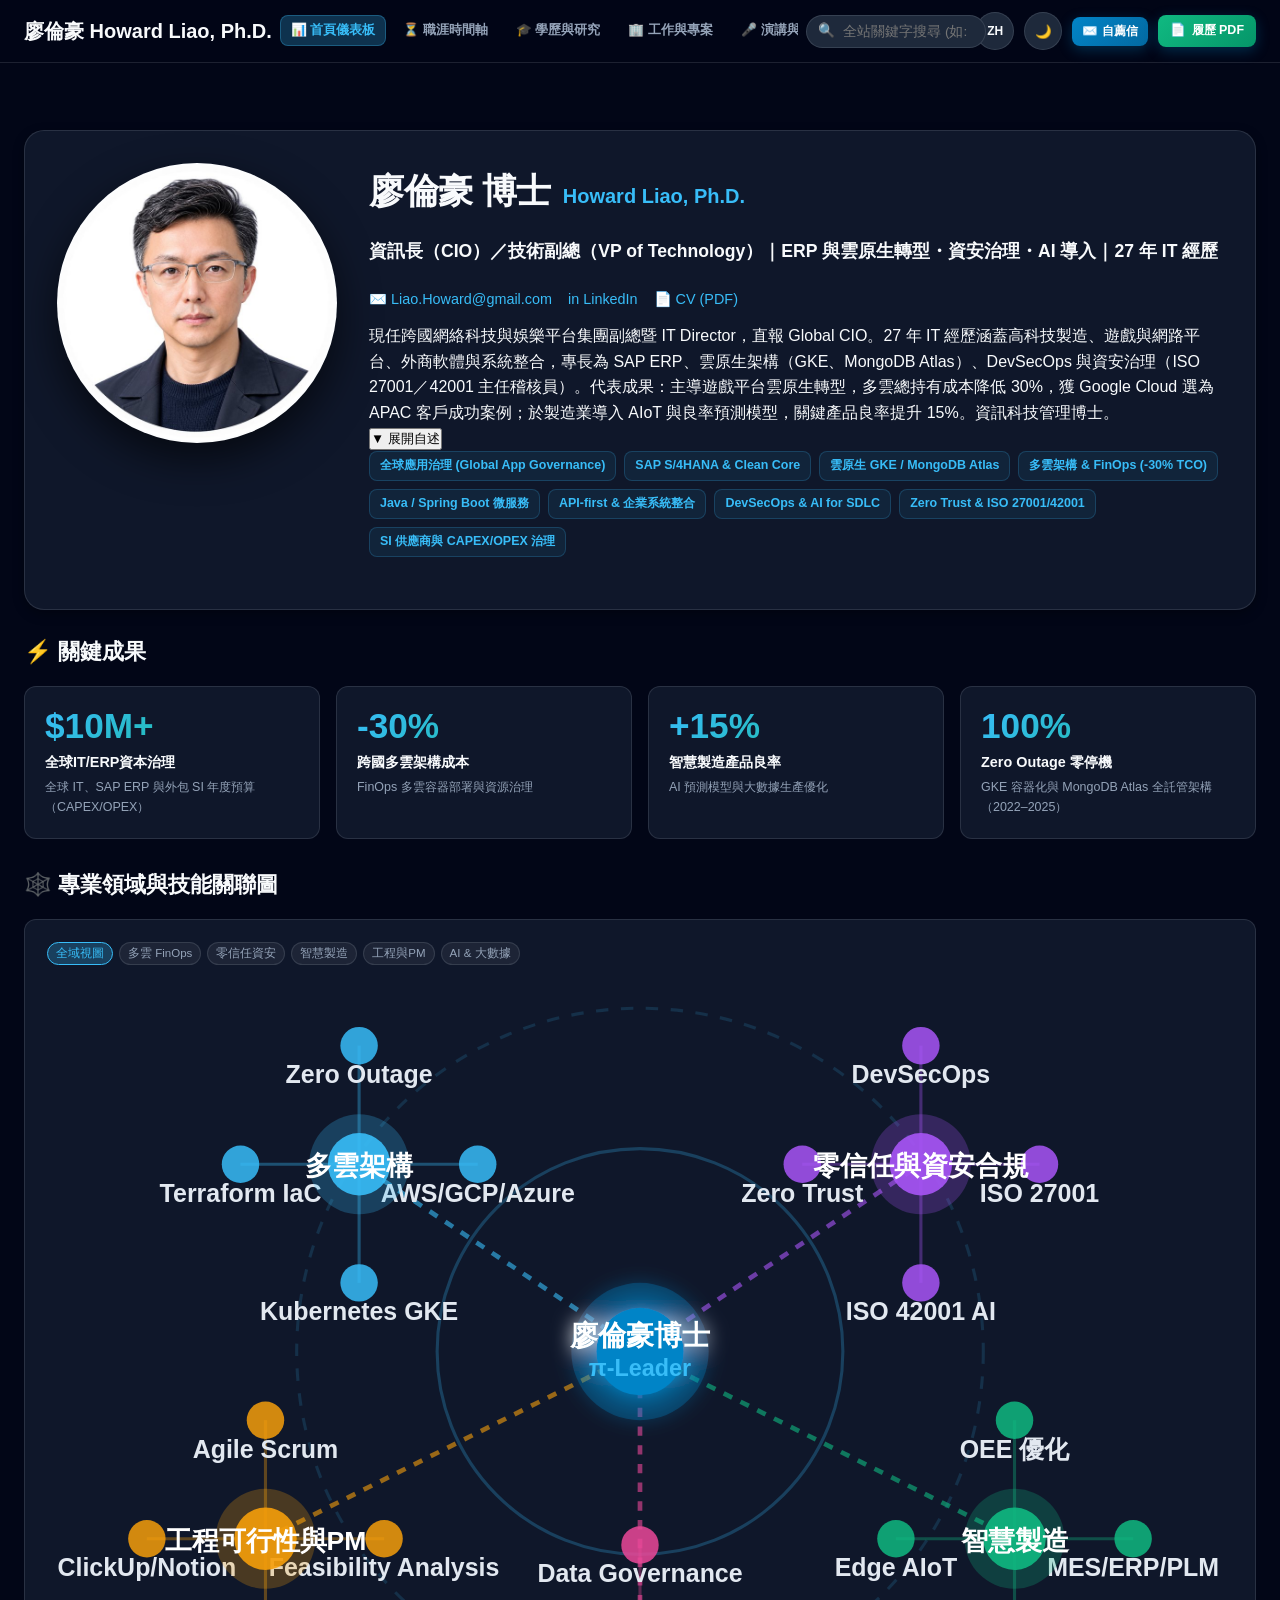
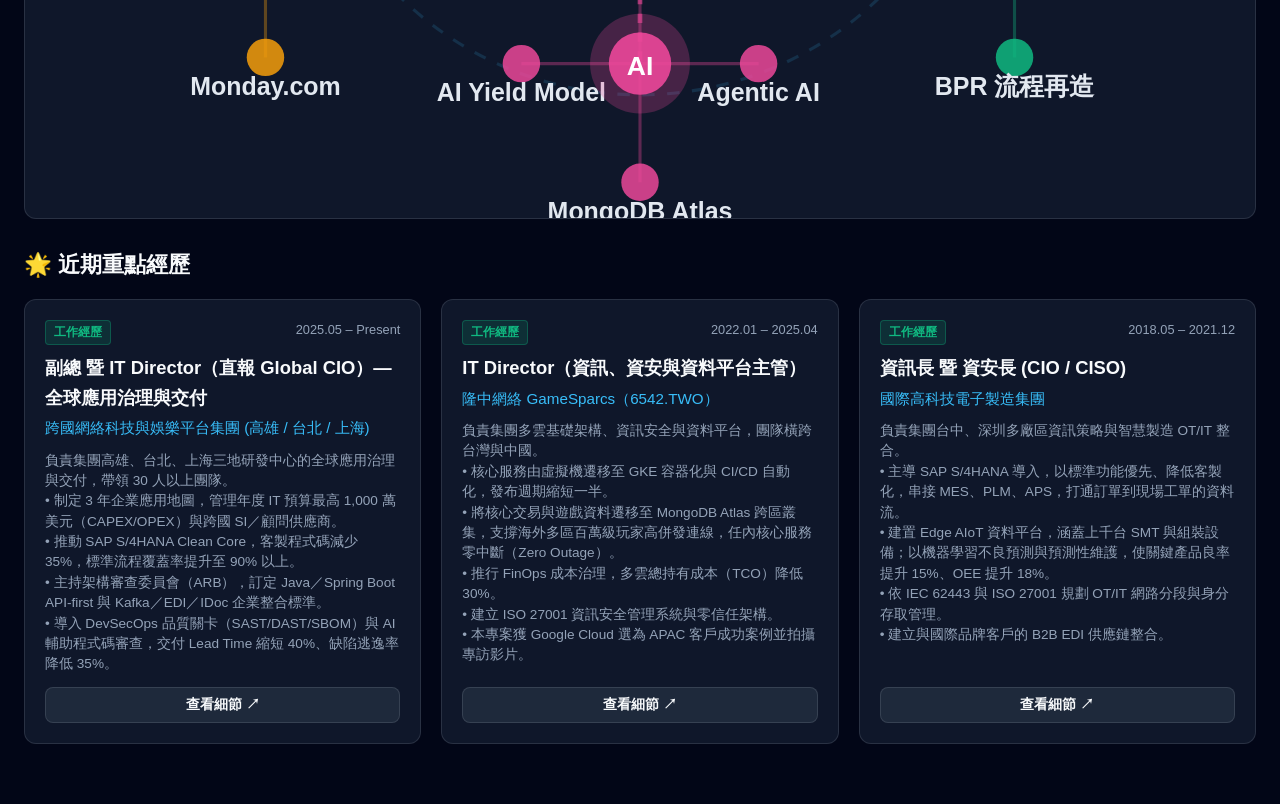
==== index.html @ 94ba87ef "Refresh portrait, remove self-verification UI, fix profile data, add contact links and CV download" ====
<!DOCTYPE html>
<html lang="zh-Hant-TW">
<head>
    <!-- Open Graph & Social Media Cards (LinkedIn, WhatsApp, Slack, Twitter) -->
  <meta property="og:site_name" content="Howard Liao, Ph.D. | Executive Portfolio">
  <meta property="og:title" content="廖倫豪 博士 Howard Liao, Ph.D. | CIO / VP of Technology">
  <meta property="og:description" content="CIO / VP of Technology，27 年 IT 經歷。Google Cloud APAC 客戶成功案例受訪者，資訊科技管理博士。專長 SAP ERP、GKE／MongoDB Atlas 雲原生轉型、DevSecOps、ISO 27001／42001 資安與 AI 治理。">
  <meta property="og:image" content="https://howardliao.github.io/portfolio/assets/og_howard_liao.jpg">
  <meta property="og:image:width" content="1200">
  <meta property="og:image:height" content="630">
  <meta property="og:url" content="https://howardliao.github.io/portfolio/">
  <meta property="og:type" content="profile">
  <meta name="twitter:card" content="summary_large_image">
  <meta name="twitter:title" content="廖倫豪 博士 Howard Liao, Ph.D. | CIO / VP of Technology">
  <meta name="twitter:description" content="CIO / VP of Technology，27 年 IT 經歷。Google Cloud APAC 客戶成功案例受訪者，資訊科技管理博士。專長 SAP ERP、GKE／MongoDB Atlas 雲原生轉型、DevSecOps、ISO 27001／42001 資安與 AI 治理。">
  <meta name="twitter:image" content="https://howardliao.github.io/portfolio/assets/og_howard_liao.jpg">

  <!-- Anti-Scraping & Privacy Protection -->
  <meta name="robots" content="noindex, nofollow, noarchive, nosnippet, noimageindex">
  <meta name="googlebot" content="noindex, nofollow, noarchive">

  <meta charset="UTF-8">
  <meta name="viewport" content="width=device-width, initial-scale=1.0, maximum-scale=5.0">
  <!-- PWA & Mobile App Settings -->
  <link rel="manifest" href="manifest.json">
  <meta name="theme-color" content="#020617">
  <meta name="mobile-web-app-capable" content="yes">
  <meta name="apple-mobile-web-app-capable" content="yes">
  <meta name="apple-mobile-web-app-status-bar-style" content="black-translucent">
  <meta name="apple-mobile-web-app-title" content="廖倫豪 博士">
  <link rel="apple-touch-icon" href="assets/icon-192.png">
  <link rel="icon" type="image/png" sizes="192x192" href="assets/icon-192.png">

  <title>廖倫豪 博士 Howard Liao, Ph.D. | 資訊長 (CIO) / 技術副總 (VP of Technology)</title>
  <meta name="description" content="CIO / VP of Technology，27 年 IT 經歷。Google Cloud APAC 客戶成功案例受訪者，資訊科技管理博士。專長 SAP ERP、GKE／MongoDB Atlas 雲原生轉型、DevSecOps、ISO 27001／42001 資安與 AI 治理。">
  <style>
/* 60-30-10 Dark Obsidian Theme */
:root {
  --bg-main: #020617;
  --bg-header: rgba(2, 6, 23, 0.92);
  --bg-card: #0f172a;
  --bg-card-hover: #1e293b;
  --bg-input: #1e293b;
  --bg-modal: #0f172a;
  --border-color: rgba(226, 232, 240, 0.12);
  
  --primary: #0284c7;
  --primary-light: #38bdf8;
  --primary-glow: rgba(56, 189, 248, 0.25);
  
  --accent-teal: #10b981;
  --accent-amber: #f59e0b;
  --accent-gray: #6b7280;
  --accent-purple: #a855f7;
  
  --text-main: #f8fafc;
  --text-muted: #94a3b8;
  --text-dark: #0f172a;
  
  --shadow-sm: 0 4px 12px rgba(0, 0, 0, 0.3);
  --shadow-lg: 0 16px 40px rgba(0, 0, 0, 0.6);
  --radius-sm: 8px;
  --radius-md: 12px;
  --radius-lg: 20px;
  --transition: all 0.25s cubic-bezier(0.4, 0, 0.2, 1);
}

body.light-mode {
  --bg-main: #f8fafc;
  --bg-header: rgba(248, 250, 252, 0.92);
  --bg-card: #ffffff;
  --bg-card-hover: #f1f5f9;
  --bg-input: #f1f5f9;
  --bg-modal: #ffffff;
  --border-color: rgba(15, 23, 42, 0.12);
  --primary: #0284c7;
  --primary-light: #0284c7;
  --primary-glow: rgba(2, 132, 199, 0.15);
  --text-main: #0f172a;
  --text-muted: #64748b;
  --shadow-sm: 0 4px 12px rgba(0, 0, 0, 0.06);
  --shadow-lg: 0 16px 40px rgba(0, 0, 0, 0.12);
}

* { margin: 0; padding: 0; box-sizing: border-box; }

body {
  font-family: -apple-system, BlinkMacSystemFont, "Segoe UI", Roboto, "Helvetica Neue", Arial, "Microsoft JhengHei", sans-serif;
  background-color: var(--bg-main);
  color: var(--text-main);
  line-height: 1.6;
  overflow-x: hidden;
  transition: background-color 0.3s ease, color 0.3s ease;
}

a { color: var(--primary-light); text-decoration: none; transition: var(--transition); }
a:hover { opacity: 0.85; }

.container { max-width: 1280px; margin: 0 auto; padding: 0 24px; }

.navbar {
  position: fixed; top: 0; left: 0; width: 100%; z-index: 1000;
  background: var(--bg-header); backdrop-filter: blur(16px);
  border-bottom: 1px solid var(--border-color); padding: 12px 0;
  transition: var(--transition);
}

.nav-content { display: flex; justify-content: space-between; align-items: center; gap: 16px; }
.brand { display: flex; align-items: center; gap: 12px; font-size: 1.25rem; font-weight: 800; color: var(--text-main); cursor: pointer; }
.verified-badge { display: inline-flex; align-items: center; gap: 4px; background: rgba(16, 185, 129, 0.12); color: var(--accent-teal); border: 1px solid rgba(16, 185, 129, 0.3); padding: 2px 10px; border-radius: 20px; font-size: 0.75rem; font-weight: 600; }

.nav-tabs { display: flex; gap: 6px; list-style: none; overflow-x: auto; padding-bottom: 2px; }
.nav-tab-btn { background: transparent; border: 1px solid transparent; color: var(--text-muted); padding: 8px 14px; border-radius: var(--radius-sm); font-size: 0.88rem; font-weight: 600; cursor: pointer; white-space: nowrap; display: flex; align-items: center; gap: 6px; transition: var(--transition); }
.nav-tab-btn:hover { color: var(--text-main); background: rgba(255, 255, 255, 0.05); }
.nav-tab-btn.active { color: var(--primary-light); background: var(--primary-glow); border-color: rgba(56, 189, 248, 0.3); }

.nav-actions { display: flex; align-items: center; gap: 10px; }
.search-box-header { position: relative; display: flex; align-items: center; }
.search-box-header input { background: var(--bg-input); border: 1px solid var(--border-color); color: var(--text-main); padding: 8px 14px 8px 36px; border-radius: 20px; font-size: 0.85rem; width: 180px; transition: var(--transition); }
.search-box-header input:focus { outline: none; width: 240px; border-color: var(--primary-light); box-shadow: 0 0 0 3px var(--primary-glow); }
.search-box-header .search-icon { position: absolute; left: 12px; color: var(--text-muted); font-size: 0.85rem; pointer-events: none; }

.btn-icon { background: var(--bg-input); border: 1px solid var(--border-color); color: var(--text-main); padding: 8px; border-radius: 50%; cursor: pointer; display: inline-flex; align-items: center; justify-content: center; width: 38px; height: 38px; transition: var(--transition); }
.btn-icon:hover { background: var(--bg-card-hover); border-color: var(--primary-light); }

.btn-primary { background: linear-gradient(135deg, #0284c7 0%, #0369a1 100%); color: #ffffff; border: none; padding: 8px 16px; border-radius: var(--radius-sm); font-size: 0.85rem; font-weight: 600; cursor: pointer; display: inline-flex; align-items: center; gap: 6px; box-shadow: 0 4px 14px rgba(2, 132, 199, 0.3); transition: var(--transition); }
.btn-primary:hover { transform: translateY(-1px); box-shadow: 0 6px 20px rgba(2, 132, 199, 0.4); }

.tab-page { display: none; padding-top: 110px; padding-bottom: 60px; animation: fadeIn 0.3s ease-in-out; }
.tab-page.active { display: block; }
@keyframes fadeIn { from { opacity: 0; transform: translateY(8px); } to { opacity: 1; transform: translateY(0); } }

.hero-card { margin-top: 20px; background: var(--bg-card); border: 1px solid var(--border-color); border-radius: var(--radius-lg); padding: 32px; display: grid; grid-template-columns: 280px 1fr; gap: 32px; box-shadow: var(--shadow-sm); margin-bottom: 24px; position: relative; overflow: hidden; }
.hero-portrait-container { position: relative; width: 100%; border-radius: var(--radius-md); overflow: hidden; border: 2px solid var(--border-color); box-shadow: var(--shadow-lg); aspect-ratio: 3/4; }
.hero-portrait-container img { width: 100%; height: 100%; object-fit: cover; display: block; }

.hero-details { display: flex; flex-direction: column; justify-content: center; }
.hero-name-row { display: flex; align-items: baseline; gap: 12px; margin-bottom: 8px; flex-wrap: wrap; }
.hero-name-zh { font-size: 2.2rem; font-weight: 800; color: var(--text-main); letter-spacing: -0.5px; }
.hero-name-en { font-size: 1.25rem; color: var(--primary-light); font-weight: 600; }
.hero-headline { font-size: 1.1rem; font-weight: 700; color: var(--text-main); margin-top: 12px; margin-bottom: 20px; line-height: 1.4; }
.hero-summary { font-size: 0.95rem; color: var(--text-muted); margin-bottom: 20px; line-height: 1.7; }

.hero-tags { display: flex; flex-wrap: wrap; gap: 8px; margin-bottom: 20px; }
.tag-item { background: rgba(56, 189, 248, 0.08); color: var(--primary-light); border: 1px solid rgba(56, 189, 248, 0.2); padding: 4px 10px; border-radius: var(--radius-sm); font-size: 0.78rem; font-weight: 600; }

.section-title { font-size: 1.4rem; font-weight: 800; margin-bottom: 16px; display: flex; align-items: center; gap: 10px; color: var(--text-main); }

.bento-grid { display: grid; grid-template-columns: repeat(4, 1fr); gap: 16px; margin-bottom: 28px; }
.bento-card { background: var(--bg-card); border: 1px solid var(--border-color); border-radius: var(--radius-md); padding: 20px; transition: var(--transition); position: relative; overflow: hidden; }
.bento-card:hover { transform: translateY(-2px); border-color: rgba(56, 189, 248, 0.4); box-shadow: var(--shadow-sm); }
.bento-val { font-size: 2.2rem; font-weight: 900; background: linear-gradient(135deg, #38bdf8 0%, #10b981 100%); -webkit-background-clip: text; -webkit-text-fill-color: transparent; line-height: 1.1; margin-bottom: 6px; }
.bento-lbl { font-size: 0.9rem; font-weight: 700; color: var(--text-main); margin-bottom: 4px; }
.bento-desc { font-size: 0.78rem; color: var(--text-muted); }

.stats-row { display: grid; grid-template-columns: repeat(3, 1fr); gap: 16px; margin-bottom: 28px; }
.stat-card { background: var(--bg-card); border: 1px solid var(--border-color); border-radius: var(--radius-md); padding: 16px; display: flex; align-items: center; gap: 16px; cursor: pointer; transition: var(--transition); }
.stat-card:hover { background: var(--bg-card-hover); border-color: var(--primary-light); }
.stat-icon-box { width: 48px; height: 48px; border-radius: var(--radius-sm); display: flex; align-items: center; justify-content: center; font-size: 1.4rem; }
.stat-icon-box.confirmed { background: rgba(16, 185, 129, 0.15); color: var(--accent-teal); }
.stat-icon-box.pending { background: rgba(245, 158, 11, 0.15); color: var(--accent-amber); }
.stat-icon-box.excluded { background: rgba(107, 114, 128, 0.15); color: var(--accent-gray); }
.stat-num { font-size: 1.6rem; font-weight: 800; color: var(--text-main); line-height: 1; }
.stat-label { font-size: 0.85rem; color: var(--text-muted); }

.viz-grid { display: grid; grid-template-columns: repeat(2, 1fr); gap: 20px; margin-bottom: 28px; }
.cards-grid { display: grid; grid-template-columns: repeat(auto-fill, minmax(340px, 1fr)); gap: 20px; }
.info-card { background: var(--bg-card); border: 1px solid var(--border-color); border-radius: var(--radius-md); padding: 20px; display: flex; flex-direction: column; justify-content: space-between; transition: var(--transition); }
.info-card:hover { border-color: rgba(56, 189, 248, 0.4); transform: translateY(-2px); }
.info-card-media { width: 100%; height: 190px; border-radius: var(--radius-sm); overflow: hidden; margin-bottom: 14px; background: #000; position: relative; }
.info-card-media img { width: 100%; height: 100%; object-fit: cover; }

.controls-card { background: var(--bg-card); border: 1px solid var(--border-color); border-radius: var(--radius-md); padding: 18px 20px; margin-bottom: 24px; display: flex; flex-wrap: wrap; gap: 12px; align-items: center; justify-content: space-between; }
.control-group { display: flex; align-items: center; gap: 10px; flex-wrap: wrap; }
.form-select, .form-input { background: var(--bg-input); border: 1px solid var(--border-color); color: var(--text-main); padding: 8px 12px; border-radius: var(--radius-sm); font-size: 0.85rem; outline: none; transition: var(--transition); }
.checkbox-label { display: flex; align-items: center; gap: 6px; font-size: 0.85rem; color: var(--text-muted); cursor: pointer; }

.btn-secondary { background: var(--bg-input); border: 1px solid var(--border-color); color: var(--text-main); padding: 8px 14px; border-radius: var(--radius-sm); font-size: 0.85rem; font-weight: 600; cursor: pointer; transition: var(--transition); }
.btn-secondary:hover { background: var(--bg-card-hover); border-color: var(--primary-light); }

.timeline-stream { position: relative; padding-left: 28px; }
.timeline-stream::before { content: ''; position: absolute; top: 10px; bottom: 10px; left: 9px; width: 2px; background: linear-gradient(180deg, var(--primary-light) 0%, rgba(56, 189, 248, 0.1) 100%); }
.timeline-item { position: relative; margin-bottom: 24px; animation: fadeIn 0.3s ease-out; }
.timeline-node { position: absolute; left: -28px; top: 18px; width: 18px; height: 18px; border-radius: 50%; background: var(--bg-main); border: 3px solid var(--primary-light); box-shadow: 0 0 10px var(--primary-glow); z-index: 2; }
.timeline-node.verified { border-color: var(--accent-teal); }
.timeline-node.pending { border-color: var(--accent-amber); }
.timeline-node.excluded { border-color: var(--accent-gray); }

.timeline-content-card { background: var(--bg-card); border: 1px solid var(--border-color); border-radius: var(--radius-md); padding: 20px; transition: var(--transition); }
.timeline-card-header { display: flex; justify-content: space-between; align-items: flex-start; gap: 12px; margin-bottom: 8px; }
.timeline-card-title { font-size: 1.15rem; font-weight: 700; color: var(--text-main); }
.timeline-card-org { font-size: 0.95rem; font-weight: 600; color: var(--primary-light); margin-bottom: 8px; }
.timeline-card-meta { display: flex; align-items: center; gap: 12px; font-size: 0.8rem; color: var(--text-muted); margin-bottom: 12px; flex-wrap: wrap; }

.status-badge { display: inline-flex; align-items: center; gap: 4px; padding: 2px 8px; border-radius: 4px; font-size: 0.75rem; font-weight: 700; }
.status-badge.verified { background: rgba(16, 185, 129, 0.15); color: var(--accent-teal); border: 1px solid rgba(16, 185, 129, 0.3); }
.status-badge.pending { background: rgba(245, 158, 11, 0.15); color: var(--accent-amber); border: 1px solid rgba(245, 158, 11, 0.3); }
.status-badge.excluded { background: rgba(107, 114, 128, 0.15); color: var(--accent-gray); border: 1px solid rgba(107, 114, 128, 0.3); }

.timeline-card-body { font-size: 0.9rem; color: var(--text-muted); margin-bottom: 14px; line-height: 1.6; }
.timeline-card-footer { display: flex; justify-content: space-between; align-items: center; gap: 12px; flex-wrap: wrap; padding-top: 12px; border-top: 1px solid var(--border-color); }

.modal-overlay { position: fixed; top: 0; left: 0; width: 100%; height: 100%; background: rgba(2, 6, 23, 0.85); backdrop-filter: blur(8px); z-index: 2000; display: none; align-items: center; justify-content: center; padding: 24px; animation: fadeIn 0.2s ease-out; }
.modal-overlay.active { display: flex; }
.modal-container { background: var(--bg-modal); border: 1px solid var(--border-color); border-radius: var(--radius-lg); max-width: 760px; width: 100%; max-height: 90vh; overflow-y: auto; box-shadow: var(--shadow-lg); position: relative; padding: 28px; }
.modal-close-btn { position: absolute; top: 20px; right: 20px; background: var(--bg-input); border: 1px solid var(--border-color); color: var(--text-main); width: 36px; height: 36px; border-radius: 50%; font-size: 1.2rem; cursor: pointer; display: flex; align-items: center; justify-content: center; }

@keyframes growBar { from { transform: scaleY(0); } to { transform: scaleY(1); } }
@keyframes pulseGlow { 0% { transform: scale(1); opacity: 0.85; filter: drop-shadow(0 0 2px currentColor); } 50% { transform: scale(1.18); opacity: 1; filter: drop-shadow(0 0 10px currentColor); } 100% { transform: scale(1); opacity: 0.85; filter: drop-shadow(0 0 2px currentColor); } }
@keyframes spinSlow { from { transform: rotate(0deg); } to { transform: rotate(360deg); } }
@keyframes radarSweep { 0% { transform: rotate(0deg); opacity: 0.2; } 50% { opacity: 0.6; } 100% { transform: rotate(360deg); opacity: 0.2; } }

.pulse-node { animation: pulseGlow 2.5s infinite ease-in-out; transform-origin: center; }
.spin-ring { animation: spinSlow 18s linear infinite; transform-origin: center; }
.radar-sweep-line { animation: radarSweep 8s linear infinite; transform-origin: 180px 110px; }
.chart-bar-seg { transform-origin: bottom; animation: growBar 0.8s cubic-bezier(0.16, 1, 0.3, 1); transition: transform 0.2s ease, filter 0.2s ease, opacity 0.2s ease; }
.chart-bar-seg:hover { filter: drop-shadow(0 0 10px currentColor); opacity: 1 !important; }

.viz-card { position: relative; overflow: hidden; background: var(--bg-card); border: 1px solid var(--border-color); border-radius: var(--radius-md); padding: 22px; transition: var(--transition); }
.viz-card:hover { border-color: rgba(56, 189, 248, 0.4); box-shadow: 0 12px 32px rgba(2, 132, 199, 0.15); }

.viz-filter-pills { display: flex; gap: 6px; flex-wrap: wrap; margin-bottom: 12px; }
.viz-pill-btn { background: rgba(255, 255, 255, 0.06); border: 1px solid var(--border-color); color: var(--text-muted); font-size: 0.72rem; padding: 3px 8px; border-radius: 12px; cursor: pointer; transition: var(--transition); }
.viz-pill-btn:hover, .viz-pill-btn.active { background: var(--primary-glow); color: var(--primary-light); border-color: var(--primary-light); }

.chart-tooltip-floating { position: absolute; background: rgba(15, 23, 42, 0.95); border: 1px solid var(--primary-light); backdrop-filter: blur(12px); padding: 10px 14px; border-radius: 8px; font-size: 0.8rem; color: #f8fafc; box-shadow: var(--shadow-lg); pointer-events: none; z-index: 1000; transition: opacity 0.15s ease; }

html {
  scroll-behavior: smooth;
  scroll-padding-top: 100px;
}

[id^="prop-"], .hero-card {
  scroll-margin-top: 100px;
}

#page-proposal {
  padding-top: 120px;
}

.proposal-subnav {
  margin-top: 10px;
  margin-bottom: 30px;
  padding: 12px 16px;
  background: rgba(15, 23, 42, 0.92);
  border: 1px solid var(--border-color);
  border-radius: var(--radius-md);
  backdrop-filter: blur(16px);
  position: sticky;
  top: 76px;
  z-index: 900;
  display: flex;
  justify-content: center;
  gap: 10px;
  flex-wrap: wrap;
  box-shadow: 0 8px 24px rgba(0, 0, 0, 0.4);
}
.proposal-subnav {
  margin-top: 10px;
  margin-bottom: 24px;
  padding: 10px 14px;
  background: rgba(15, 23, 42, 0.95);
  border: 1px solid var(--border-color);
  border-radius: var(--radius-md);
  backdrop-filter: blur(20px);
  position: sticky;
  top: 70px;
  z-index: 950;
  display: flex;
  justify-content: center;
  gap: 8px;
  flex-wrap: wrap;
  box-shadow: 0 10px 30px rgba(0, 0, 0, 0.5);
}

.proposal-subtab-btn {
  background: rgba(255, 255, 255, 0.05);
  border: 1px solid var(--border-color);
  color: var(--text-muted);
  font-size: 0.82rem;
  font-weight: 700;
  padding: 8px 14px;
  border-radius: var(--radius-sm);
  cursor: pointer;
  transition: var(--transition);
  display: inline-flex;
  align-items: center;
  gap: 6px;
}

.proposal-subtab-btn:hover {
  background: var(--bg-card-hover);
  color: var(--text-main);
  border-color: var(--primary-light);
}

.proposal-subtab-btn.active {
  background: var(--primary);
  color: #ffffff;
  border-color: var(--primary-light);
  box-shadow: 0 4px 14px rgba(2, 132, 199, 0.4);
}

.proposal-content-section {
  animation: fadeIn 0.3s ease-in-out;
}
/* AISDLC Interactive Wheels & Hierarchy Styling */
.wheel-sector {
  cursor: pointer;
  transition: all 0.25s ease-in-out;
  transform-origin: 300px 300px;
}

.wheel-sector:hover {
  filter: brightness(1.2) drop-shadow(0 0 12px rgba(56, 189, 248, 0.6));
  stroke: #38bdf8 !important;
  stroke-width: 6 !important;
}

.wheel-sector.active {
  filter: brightness(1.3) drop-shadow(0 0 16px rgba(56, 189, 248, 0.9));
  stroke: #ffffff !important;
  stroke-width: 6 !important;
}

.aisdlc-subnav-btn {
  background: rgba(15, 23, 42, 0.8);
  border: 1px solid var(--border-color);
  color: var(--text-muted);
  font-size: 0.82rem;
  font-weight: 700;
  padding: 8px 16px;
  border-radius: var(--radius-sm);
  cursor: pointer;
  transition: var(--transition);
}

.aisdlc-subnav-btn:hover {
  background: var(--bg-card-hover);
  color: var(--text-main);
  border-color: var(--primary-light);
}

.aisdlc-subnav-btn.active {
  background: linear-gradient(135deg, rgba(2, 132, 199, 0.3) 0%, rgba(14, 165, 233, 0.15) 100%);
  color: #38bdf8;
  border-color: #38bdf8;
  box-shadow: 0 0 15px rgba(56, 189, 248, 0.3);
}

.node-pill {
  display: inline-flex;
  align-items: center;
  padding: 4px 10px;
  border-radius: 6px;
  font-size: 0.76rem;
  font-weight: 600;
  margin: 3px;
  transition: transform 0.15s ease;
}
.node-pill:hover {
  transform: translateY(-2px);
}

/* Hierarchy Nesting Cards */
.ai-hierarchy-outer {
  background: rgba(15, 23, 42, 0.9);
  border: 2px solid #38bdf8;
  border-radius: 16px;
  padding: 20px;
  margin-bottom: 20px;
  position: relative;
  box-shadow: 0 10px 30px rgba(56, 189, 248, 0.15);
}

.ai-hierarchy-ml {
  background: rgba(30, 41, 59, 0.85);
  border: 2px solid #10b981;
  border-radius: 14px;
  padding: 18px;
  margin-top: 14px;
  box-shadow: 0 8px 24px rgba(16, 185, 129, 0.15);
}

.ai-hierarchy-dl {
  background: rgba(51, 65, 85, 0.8);
  border: 2px solid #f59e0b;
  border-radius: 12px;
  padding: 16px;
  margin-top: 14px;
  box-shadow: 0 6px 20px rgba(245, 158, 11, 0.15);
}

.ai-hierarchy-genai {
  background: rgba(71, 85, 105, 0.8);
  border: 2px solid #a855f7;
  border-radius: 10px;
  padding: 14px;
  margin-top: 14px;
  box-shadow: 0 6px 20px rgba(168, 85, 247, 0.15);
}

.ai-hierarchy-llm {
  background: linear-gradient(135deg, rgba(2, 132, 199, 0.4) 0%, rgba(99, 102, 241, 0.3) 100%);
  border: 2px solid #06b6d4;
  border-radius: 8px;
  padding: 14px;
  margin-top: 14px;
  box-shadow: 0 4px 16px rgba(6, 182, 212, 0.3);
}
  
/* ==========================================================================
   COMPREHENSIVE MOBILE & TABLET RESPONSIVE (RWD) STYLES
   ========================================================================== */
.brand-text-mobile { display: none; }
.btn-text-mobile { display: none; }
.mobile-scroll-hint { display: none; }

/* TABLET (<= 1024px) */
@media (max-width: 1024px) {
  .hero-card { grid-template-columns: 1fr !important; }
  .bento-grid { grid-template-columns: repeat(2, 1fr) !important; }
  .viz-grid { grid-template-columns: 1fr !important; }
}

/* MOBILE LANDSCAPE & PHONES (<= 900px) */
@media (max-width: 900px) {
  .navbar {
    padding: 8px 0 4px 0 !important;
  }
  .nav-content {
    flex-wrap: wrap !important;
    gap: 6px !important;
  }
  .brand-text-desktop { display: none !important; }
  .brand-text-mobile { display: inline !important; font-size: 1.05rem !important; font-weight: 800; }
  .btn-text-desktop { display: none !important; }
  .btn-text-mobile { display: inline !important; }
  
  .brand {
    order: 1 !important;
    font-size: 1.05rem !important;
    gap: 6px !important;
  }
  .verified-badge {
    padding: 2px 7px !important;
    font-size: 0.7rem !important;
  }
  
  .nav-actions {
    order: 2 !important;
    gap: 6px !important;
    margin-left: auto !important;
  }
  .search-box-header input {
    width: 90px !important;
    padding: 5px 8px 5px 26px !important;
    font-size: 0.75rem !important;
  }
  .search-box-header input:focus {
    width: 130px !important;
  }
  .search-box-header .search-icon {
    left: 8px !important;
    font-size: 0.72rem !important;
  }
  .btn-icon {
    width: 32px !important;
    height: 32px !important;
    padding: 4px !important;
  }
  .btn-primary {
    padding: 5px 10px !important;
    font-size: 0.76rem !important;
  }
  
  /* Full Horizontal Scrollable Tab Bar */
  .nav-tabs {
    order: 3 !important;
    width: 100% !important;
    display: flex !important;
    overflow-x: auto !important;
    -webkit-overflow-scrolling: touch !important;
    scrollbar-width: none !important;
    padding: 4px 0 2px 0 !important;
    margin: 2px 0 0 0 !important;
    border-top: 1px solid rgba(255, 255, 255, 0.08) !important;
    gap: 6px !important;
    list-style: none !important;
  }
  .nav-tabs::-webkit-scrollbar {
    display: none !important;
  }
  .nav-tab-btn {
    flex-shrink: 0 !important;
    white-space: nowrap !important;
    padding: 6px 12px !important;
    font-size: 0.78rem !important;
    border-radius: 16px !important;
    background: rgba(255, 255, 255, 0.06) !important;
    border: 1px solid rgba(255, 255, 255, 0.12) !important;
  }
  .nav-tab-btn.active {
    background: linear-gradient(135deg, #0284c7 0%, #0369a1 100%) !important;
    color: #ffffff !important;
    border-color: #38bdf8 !important;
    box-shadow: 0 0 12px rgba(56, 189, 248, 0.4) !important;
  }

  .tab-page {
    padding-top: 96px !important;
  }
  #page-proposal {
    padding-top: 96px !important;
  }
}

/* SMARTPHONES (<= 768px) */
@media (max-width: 768px) {
  .container {
    padding: 0 12px !important;
  }
  .stats-row { grid-template-columns: 1fr !important; }
  .bento-grid { grid-template-columns: 1fr !important; }
  
  .hero-card {
    display: flex !important;
    flex-direction: column !important;
    align-items: center !important;
    padding: 18px 14px !important;
    gap: 14px !important;
    margin-top: 10px !important;
    text-align: center !important;
  }
  .hero-portrait-container {
    width: 96px !important;
    max-width: 96px !important;
    height: 96px !important;
    flex-shrink: 0 !important;
    aspect-ratio: 1/1 !important;
    margin: 0 auto 4px auto !important;
    border-radius: 50% !important;
    overflow: hidden !important;
    border: 3px solid #38bdf8 !important;
    box-shadow: 0 0 20px rgba(56, 189, 248, 0.45) !important;
  }
  .hero-portrait-container img {
    width: 100% !important;
    height: 100% !important;
    object-fit: cover !important;
    display: block !important;
  }
  .hero-details {
    width: 100% !important;
    display: flex !important;
    flex-direction: column !important;
    align-items: center !important;
    text-align: center !important;
  }
  .hero-name-zh {
    font-size: 1.7rem !important;
  }
  .hero-headline {
    font-size: 0.92rem !important;
    line-height: 1.5 !important;
  }
  .hero-summary {
    font-size: 0.85rem !important;
    line-height: 1.6 !important;
  }

  /* Sticky Proposal Subnav Horizontal Scroll */
  .proposal-subnav {
    top: 78px !important;
    position: sticky !important;
    z-index: 920 !important;
    justify-content: flex-start !important;
    overflow-x: auto !important;
    flex-wrap: nowrap !important;
    -webkit-overflow-scrolling: touch !important;
    scrollbar-width: none !important;
    padding: 8px 10px !important;
    margin-bottom: 16px !important;
    background: rgba(15, 23, 42, 0.95) !important;
  }
  .proposal-subnav::-webkit-scrollbar {
    display: none !important;
  }
  .proposal-subtab-btn {
    flex-shrink: 0 !important;
    white-space: nowrap !important;
    font-size: 0.76rem !important;
    padding: 6px 12px !important;
  }

  /* AISDLC Subnav Horizontal Scroll */
  .aisdlc-subnav {
    justify-content: flex-start !important;
    overflow-x: auto !important;
    flex-wrap: nowrap !important;
    -webkit-overflow-scrolling: touch !important;
    scrollbar-width: none !important;
    padding-bottom: 6px !important;
    margin-bottom: 16px !important;
  }
  .aisdlc-subnav::-webkit-scrollbar {
    display: none !important;
  }
  .aisdlc-subnav-btn {
    flex-shrink: 0 !important;
    white-space: nowrap !important;
    font-size: 0.76rem !important;
    padding: 6px 12px !important;
  }

  /* Filter Pills Horizontal Scroll */
  .viz-filter-pills, .portfolio-filter-pills {
    overflow-x: auto !important;
    flex-wrap: nowrap !important;
    -webkit-overflow-scrolling: touch !important;
    scrollbar-width: none !important;
    padding-bottom: 4px !important;
  }
  .viz-filter-pills::-webkit-scrollbar, .portfolio-filter-pills::-webkit-scrollbar {
    display: none !important;
  }
  .viz-pill-btn, .portfolio-pill-btn {
    flex-shrink: 0 !important;
    white-space: nowrap !important;
  }

  /* Controls card stacked on mobile */
  .controls-card {
    flex-direction: column !important;
    align-items: stretch !important;
    gap: 10px !important;
  }
  .control-group {
    flex-wrap: wrap !important;
    gap: 8px !important;
  }
  .form-select, .form-input {
    width: 100% !important;
  }

  /* Pipeline Mobile Horizontal Pan */
  .pipeline-scroll-wrapper {
    overflow-x: auto !important;
    -webkit-overflow-scrolling: touch !important;
    padding-bottom: 8px !important;
    margin: 0 -8px !important;
    padding: 0 8px 8px 8px !important;
  }
  .pipeline-scroll-inner {
    min-width: 660px !important;
  }
  .mobile-scroll-hint {
    display: block !important;
    text-align: center !important;
    font-size: 0.74rem !important;
    color: #38bdf8 !important;
    margin-bottom: 10px !important;
    animation: pulseHint 2s infinite ease-in-out !important;
  }

  /* Matrix table smooth scroll */
  #aisdlc-tab-matrix .info-card {
    overflow-x: auto !important;
    -webkit-overflow-scrolling: touch !important;
  }
  #aisdlc-tab-matrix table {
    min-width: 600px !important;
  }
}

/* NARROW PHONES (<= 520px) */
@media (max-width: 520px) {
  .search-box-header { display: none !important; }
}

@keyframes pulseHint {
  0%, 100% { opacity: 0.6; }
  50% { opacity: 1; }
}


/* PWA & Mobile Viewport Touch Optimizations */
html, body {
  overflow-x: hidden !important;
  width: 100% !important;
  max-width: 100vw !important;
  -webkit-tap-highlight-color: transparent;
  touch-action: manipulation;
}

svg {
  max-width: 100%;
  height: auto;
}

@media (max-width: 768px) {
  /* Modal Mobile Optimization */
  .modal-overlay {
    padding: 12px !important;
  }
  .modal-container {
    padding: 22px 16px 18px 16px !important;
    max-height: 90vh !important;
    width: 96% !important;
    border-radius: var(--radius-md) !important;
  }
  .modal-close-btn {
    top: 12px !important;
    right: 12px !important;
    width: 34px !important;
    height: 34px !important;
    font-size: 1.1rem !important;
  }

  /* Info Cards on Mobile */
  .info-card, .timeline-card {
    padding: 16px 14px !important;
    margin-bottom: 14px !important;
  }
  
  /* Touch target sizes */
  button, .btn-primary, .btn-secondary, .nav-tab-btn {
    min-height: 38px;
    touch-action: manipulation;
  }
}

@media (max-width: 480px) {
  .hero-name-zh {
    font-size: 1.55rem !important;
  }
  .hero-card {
    padding: 16px 12px !important;
  }
  .timeline-card-header {
    flex-direction: column !important;
    align-items: flex-start !important;
    gap: 6px !important;
  }
}


/* ==========================================
   EXECUTIVE HUNTER & HIGH-TECH STYLES
   ========================================== */

/* Toast Notification */
.hunter-toast {
  position: fixed;
  bottom: 24px;
  left: 50%;
  transform: translateX(-50%) translateY(100px);
  background: rgba(15, 23, 42, 0.95);
  color: #38bdf8;
  border: 1px solid #0284c7;
  box-shadow: 0 10px 30px rgba(2, 132, 199, 0.35);
  backdrop-filter: blur(12px);
  padding: 12px 24px;
  border-radius: 30px;
  font-size: 0.92rem;
  font-weight: 700;
  display: flex;
  align-items: center;
  gap: 10px;
  z-index: 3000;
  opacity: 0;
  transition: all 0.35s cubic-bezier(0.16, 1, 0.3, 1);
  pointer-events: none;
}
.hunter-toast.show {
  transform: translateX(-50%) translateY(0);
  opacity: 1;
  pointer-events: auto;
}

/* Quick Contact FAB (Floating Action Button) */
.quick-contact-fab {
  position: fixed;
  bottom: 24px;
  right: 24px;
  z-index: 1500;
}
.fab-btn {
  background: linear-gradient(135deg, #0284c7 0%, #0369a1 100%);
  color: #ffffff;
  border: 1px solid #38bdf8;
  border-radius: 50px;
  padding: 10px 20px;
  font-size: 0.88rem;
  font-weight: 800;
  display: flex;
  align-items: center;
  gap: 8px;
  cursor: pointer;
  box-shadow: 0 8px 24px rgba(2, 132, 199, 0.45);
  transition: all 0.25s ease;
}
.fab-btn:hover {
  transform: translateY(-3px) scale(1.03);
  box-shadow: 0 12px 32px rgba(56, 189, 248, 0.6);
  border-color: #ffffff;
}

/* PWA Install Banner */
.pwa-install-banner {
  position: fixed;
  bottom: 20px;
  left: 20px;
  max-width: 360px;
  background: rgba(15, 23, 42, 0.96);
  border: 1px solid #0284c7;
  border-radius: var(--radius-md);
  padding: 14px 16px;
  box-shadow: var(--shadow-lg);
  backdrop-filter: blur(12px);
  z-index: 2500;
  display: none;
  animation: slideInLeft 0.3s ease-out;
}
.pwa-install-banner.show {
  display: block;
}
@keyframes slideInLeft {
  from { transform: translateX(-40px); opacity: 0; }
  to { transform: translateX(0); opacity: 1; }
}

/* Print Stylesheet for Executive Headhunters (Cmd + P) */
@media print {
  /* Hide all interactive & navigation elements */
  header.navbar, .nav-tabs, .nav-actions, .proposal-subnav, .aisdlc-subnav,
  .btn-primary, .btn-secondary, .btn-icon, .search-box-header, .controls-card,
  .quick-contact-fab, .pwa-install-banner, .modal-overlay, #modal-detail, #modal-lightbox, #modal-cover-letter,
  .viz-filter-pills, .portfolio-filter-pills {
    display: none !important;
  }

  body {
    background: #ffffff !important;
    color: #0f172a !important;
    font-size: 9.5pt !important;
    line-height: 1.45 !important;
  }

  .container {
    max-width: 100% !important;
    padding: 0 !important;
    margin: 0 !important;
  }

  .hero-card, .bento-card, .info-card, .timeline-card {
    background: #ffffff !important;
    border: 1px solid #e2e8f0 !important;
    box-shadow: none !important;
    page-break-inside: avoid !important;
    break-inside: avoid !important;
    color: #0f172a !important;
    margin-bottom: 10px !important;
    padding: 10px 14px !important;
  }

  .hero-name-zh, .hero-name-en, .bento-val, .section-title {
    color: #0f172a !important;
  }

  .hero-headline {
    color: #0284c7 !important;
    font-weight: 700 !important;
  }

  .hero-summary, .timeline-card-body {
    color: #334155 !important;
  }

  .tag-item {
    background: #f1f5f9 !important;
    color: #334155 !important;
    border: 1px solid #cbd5e1 !important;
  }

  .tab-page {
    display: block !important;
    padding-top: 0 !important;
    opacity: 1 !important;
    page-break-after: always;
  }

  #page-dashboard {
    page-break-after: always;
  }
}


/* ==========================================
   EXECUTIVE ACCESS CLEARANCE & AUDIT MONITORING STYLES
   ========================================== */

/* Security Lock Wall on Confidential Proposal */
.security-lock-container {
  position: relative;
  margin-top: 20px;
}
.security-lock-overlay {
  position: absolute;
  top: 0;
  left: 0;
  right: 0;
  bottom: 0;
  background: linear-gradient(180deg, rgba(2, 6, 23, 0.4) 0%, rgba(2, 6, 23, 0.95) 40%, rgba(2, 6, 23, 1) 100%);
  backdrop-filter: blur(8px);
  z-index: 50;
  display: flex;
  flex-direction: column;
  align-items: center;
  justify-content: center;
  padding: 40px 20px;
  text-align: center;
  border-radius: var(--radius-md);
  border: 1px solid rgba(56, 189, 248, 0.3);
  box-shadow: 0 0 35px rgba(2, 132, 199, 0.25);
  transition: all 0.5s ease;
}
.security-lock-overlay.unlocked {
  opacity: 0;
  pointer-events: none;
  display: none;
}
.lock-shield-icon {
  font-size: 3.5rem;
  margin-bottom: 16px;
  animation: pulseGlow 2.5s infinite ease-in-out;
}
.lock-title {
  font-size: 1.6rem;
  font-weight: 900;
  color: #f8fafc;
  margin-bottom: 10px;
}
.lock-desc {
  font-size: 0.95rem;
  color: #94a3b8;
  max-width: 580px;
  line-height: 1.7;
  margin-bottom: 24px;
}

/* Clearance Form Styles */
.clearance-form-group {
  margin-bottom: 14px;
  text-align: left;
}
.clearance-form-label {
  display: block;
  font-size: 0.85rem;
  font-weight: 700;
  color: var(--primary-light);
  margin-bottom: 6px;
}
.clearance-form-input {
  width: 100%;
  padding: 10px 14px;
  background: var(--bg-input);
  border: 1px solid var(--border-color);
  border-radius: var(--radius-sm);
  color: var(--text-main);
  font-size: 0.9rem;
  outline: none;
  transition: border-color 0.2s;
}
.clearance-form-input:focus {
  border-color: var(--primary-light);
  box-shadow: 0 0 0 2px var(--primary-glow);
}

/* Audit Console Table Styles */
.audit-table {
  width: 100%;
  border-collapse: collapse;
  font-size: 0.85rem;
  margin-top: 14px;
}
.audit-table th {
  background: rgba(30, 41, 59, 0.8);
  color: var(--primary-light);
  padding: 8px 12px;
  text-align: left;
  border-bottom: 1px solid var(--border-color);
}
.audit-table td {
  padding: 8px 12px;
  border-bottom: 1px solid rgba(255, 255, 255, 0.06);
  color: var(--text-muted);
}
.audit-table tr:hover td {
  background: rgba(255, 255, 255, 0.03);
  color: var(--text-main);
}


/* ==========================================
   MOBILE-FIRST UX & APP BAR REFACTORING
   ========================================== */

/* Mobile Bottom Navigation Bar */
.mobile-bottom-nav {
  display: none;
  position: fixed;
  bottom: 0;
  left: 0;
  right: 0;
  height: 62px;
  background: rgba(10, 15, 29, 0.96);
  backdrop-filter: blur(16px);
  -webkit-backdrop-filter: blur(16px);
  border-top: 1px solid rgba(56, 189, 248, 0.2);
  box-shadow: 0 -4px 20px rgba(0, 0, 0, 0.45);
  z-index: 2200;
  justify-content: space-around;
  align-items: center;
  padding: 0 6px env(safe-area-inset-bottom, 0) 6px;
}
.bottom-nav-item {
  background: none;
  border: none;
  display: flex;
  flex-direction: column;
  align-items: center;
  justify-content: center;
  gap: 3px;
  color: #94a3b8;
  cursor: pointer;
  padding: 6px 12px;
  border-radius: 12px;
  transition: all 0.2s ease;
  position: relative;
  touch-action: manipulation;
  -webkit-tap-highlight-color: transparent;
}
.bottom-nav-icon {
  font-size: 1.25rem;
  line-height: 1;
}
.bottom-nav-label {
  font-size: 0.72rem;
  font-weight: 700;
  letter-spacing: 0.02em;
}
.bottom-nav-item.active {
  color: #38bdf8;
}
.bottom-nav-item.active::after {
  content: '';
  position: absolute;
  top: 2px;
  width: 16px;
  height: 3px;
  background: #38bdf8;
  border-radius: 3px;
  box-shadow: 0 0 8px #38bdf8;
}

/* Mobile Drawer */
.mobile-drawer-overlay {
  display: none;
  position: fixed;
  top: 0;
  left: 0;
  right: 0;
  bottom: 0;
  background: rgba(2, 6, 23, 0.75);
  backdrop-filter: blur(6px);
  z-index: 2300;
  opacity: 0;
  transition: opacity 0.25s ease;
}
.mobile-drawer-overlay.active {
  display: block;
  opacity: 1;
}
.mobile-drawer-sheet {
  position: absolute;
  bottom: 0;
  left: 0;
  right: 0;
  background: #0f172a;
  border-top: 1px solid rgba(56, 189, 248, 0.3);
  border-radius: 20px 20px 0 0;
  padding: 14px 18px env(safe-area-inset-bottom, 20px) 18px;
  box-shadow: 0 -10px 40px rgba(0, 0, 0, 0.7);
  transform: translateY(100%);
  transition: transform 0.3s cubic-bezier(0.16, 1, 0.3, 1);
}
.mobile-drawer-overlay.active .mobile-drawer-sheet {
  transform: translateY(0);
}
.mobile-drawer-handle {
  width: 40px;
  height: 4px;
  background: rgba(255, 255, 255, 0.2);
  border-radius: 4px;
  margin: 0 auto 12px auto;
}
.mobile-drawer-header {
  display: flex;
  justify-content: space-between;
  align-items: center;
  margin-bottom: 16px;
}
.drawer-close-btn {
  background: rgba(255, 255, 255, 0.08);
  border: 1px solid var(--border-color);
  color: var(--text-main);
  width: 28px;
  height: 28px;
  border-radius: 50%;
  font-size: 1.1rem;
  display: flex;
  align-items: center;
  justify-content: center;
  cursor: pointer;
}
.mobile-drawer-grid {
  display: grid;
  grid-template-columns: 1fr 1fr;
  gap: 10px;
}
.drawer-grid-item {
  background: rgba(255, 255, 255, 0.04);
  border: 1px solid var(--border-color);
  border-radius: var(--radius-sm);
  padding: 12px 10px;
  display: flex;
  flex-direction: column;
  align-items: flex-start;
  text-align: left;
  cursor: pointer;
  transition: background 0.15s ease;
}
.drawer-grid-item:active {
  background: rgba(56, 189, 248, 0.15);
  border-color: #38bdf8;
}
.drawer-item-icon {
  font-size: 1.4rem;
  margin-bottom: 4px;
}
.drawer-item-title {
  font-size: 0.85rem;
  font-weight: 800;
  color: var(--text-main);
  margin-bottom: 2px;
}
.drawer-item-desc {
  font-size: 0.72rem;
  color: var(--text-muted);
}

/* SMARTPHONE BREAKPOINTS (<= 768px) */
@media (max-width: 768px) {
  /* Show Mobile Bottom Nav */
  .mobile-bottom-nav {
    display: flex !important;
  }

  /* Adjust Page Container Padding for Bottom Nav */
  .tab-page {
    padding-top: 66px !important;
    padding-bottom: 84px !important;
  }
  #page-proposal {
    padding-top: 66px !important;
    padding-bottom: 84px !important;
  }

  /* Compact Navbar Header */
  .navbar {
    height: 54px !important;
    padding: 0 !important;
  }
  .nav-content {
    height: 54px !important;
    padding: 0 12px !important;
    display: flex !important;
    justify-content: space-between !important;
    align-items: center !important;
  }
  
  /* Hide the crowded Top Tabs on Mobile */
  .nav-tabs {
    display: none !important;
  }

  /* Nav Actions on Mobile */
  .search-box-header {
    display: none !important;
  }
  .nav-actions {
    display: flex !important;
    align-items: center !important;
    gap: 6px !important;
  }
  .btn-icon {
    width: 32px !important;
    height: 32px !important;
  }
  #btn-copy-cover-letter {
    display: none !important; /* Accessible via drawer */
  }
  #btn-download-word-resume {
    padding: 5px 10px !important;
    font-size: 0.75rem !important;
    border-radius: 14px !important;
  }

  /* Brand on Mobile */
  .brand {
    font-size: 0.98rem !important;
    gap: 6px !important;
  }
  .brand-text-desktop { display: none !important; }
  .brand-text-mobile { display: inline-block !important; font-weight: 900 !important; }
  .verified-badge {
    font-size: 0.68rem !important;
    padding: 2px 6px !important;
  }

  /* Hero Card Compact Mobile Layout */
  .hero-card {
    display: flex !important;
    flex-direction: column !important;
    align-items: center !important;
    padding: 18px 14px !important;
    gap: 14px !important;
    margin-top: 10px !important;
    margin-bottom: 16px !important;
    border-radius: var(--radius-md) !important;
    text-align: center !important;
  }
  .hero-portrait-container {
    max-width: 96px !important;
    height: 96px !important;
    margin: 0 auto !important;
    border-radius: 16px !important;
    overflow: hidden !important;
    border: 2px solid #0284c7 !important;
    box-shadow: 0 0 16px rgba(56, 189, 248, 0.4) !important;
  }
  .hero-portrait-container {
    width: 92px !important;
    max-width: 92px !important;
    height: 92px !important;
    aspect-ratio: 1/1 !important;
    margin: 0 auto !important;
    border-radius: 20px !important;
    overflow: hidden !important;
    border: 2px solid #38bdf8 !important;
    box-shadow: 0 0 16px rgba(56, 189, 248, 0.45) !important;
  }
  .hero-portrait-container img {
    width: 100% !important;
    height: 100% !important;
    object-fit: cover !important;
    display: block !important;
  }
  /* Hero Tags Horizontal Scrollable Chips on Mobile */
  .hero-tags {
    display: flex !important;
    overflow-x: auto !important;
    flex-wrap: nowrap !important;
    -webkit-overflow-scrolling: touch !important;
    scrollbar-width: none !important;
    padding-bottom: 4px !important;
    gap: 6px !important;
    justify-content: flex-start !important;
    margin-bottom: 12px !important;
  }
  .hero-tags::-webkit-scrollbar {
    display: none !important;
  }
  .hero-tags .tag-item {
    flex-shrink: 0 !important;
    font-size: 0.74rem !important;
    padding: 4px 10px !important;
  }
  .hero-details {
    text-align: center !important;
  }
  .hero-name-row {
    justify-content: center !important;
    margin-bottom: 4px !important;
    flex-wrap: wrap !important;
    gap: 6px !important;
  }
  .hero-name-zh {
    font-size: 1.45rem !important;
    font-weight: 900 !important;
  }
  .hero-name-en {
    font-size: 0.95rem !important;
    color: #38bdf8 !important;
  }
  .hero-headline {
    font-size: 0.84rem !important;
    color: #cbd5e1 !important;
    line-height: 1.45 !important;
    margin-bottom: 10px !important;
  }

  /* Expandable Summary on Mobile */
  .hero-summary-mobile-wrapper {
    position: relative;
    text-align: left;
    background: rgba(255, 255, 255, 0.03);
    border: 1px solid var(--border-color);
    border-radius: var(--radius-sm);
    padding: 10px 12px;
    margin-bottom: 12px;
  }
  .hero-summary-collapsed {
    max-height: 64px;
    overflow: hidden;
    line-height: 1.55;
    font-size: 0.82rem;
    color: var(--text-muted);
  }
  .hero-summary-collapsed.expanded {
    max-height: none;
  }
  .summary-toggle-btn {
    background: none;
    border: none;
    color: #38bdf8;
    font-size: 0.76rem;
    font-weight: 800;
    cursor: pointer;
    padding: 4px 0 0 0;
    display: inline-block;
  }

  /* Bento Grid 2x2 on Mobile */
  .bento-grid {
    grid-template-columns: 1fr 1fr !important;
    gap: 8px !important;
    margin-bottom: 16px !important;
  }
  .bento-card {
    padding: 12px 10px !important;
    border-radius: var(--radius-sm) !important;
  }
  .bento-val {
    font-size: 1.45rem !important;
    margin-bottom: 2px !important;
  }
  .bento-lbl {
    font-size: 0.75rem !important;
    margin-bottom: 4px !important;
  }
  .bento-desc {
    font-size: 0.68rem !important;
    line-height: 1.35 !important;
    display: -webkit-box !important;
    -webkit-line-clamp: 2 !important;
    -webkit-box-orient: vertical !important;
    overflow: hidden !important;
  }

  /* Stats Row on Mobile */
  .stats-row {
    grid-template-columns: 1fr 1fr 1fr !important;
    gap: 6px !important;
    margin-bottom: 16px !important;
  }
  .stat-card {
    padding: 8px 6px !important;
    flex-direction: column !important;
    align-items: center !important;
    text-align: center !important;
    gap: 4px !important;
  }
  .stat-icon-box {
    width: 26px !important;
    height: 26px !important;
    font-size: 0.85rem !important;
  }
  .stat-num {
    font-size: 1.05rem !important;
  }
  .stat-label {
    font-size: 0.65rem !important;
  }

  /* Hide Crowded Complex Visualizations on Small Screen */
  #dashboard-viz-container {
    display: none !important;
  }

  /* Quick Contact FAB reposition on mobile so it does not block bottom nav */
  .quick-contact-fab {
    bottom: 74px !important;
    right: 14px !important;
  }
  .fab-btn {
    padding: 8px 14px !important;
    font-size: 0.78rem !important;
  }
}


/* ==========================================
   VIEWPORT & RESPONSIVE LAYOUT STABILIZATION
   ========================================== */

/* 全域文字長字串與網址折行防護 */
body, .container, .hero-card, .timeline-card, .bento-card, .modal-body {
  overflow-wrap: anywhere;
  word-break: normal;
}

/* 確保所有表格在行動端可平滑橫向滾動 */
table {
  max-width: 100%;
}
.table-responsive, .pipeline-scroll-wrap {
  width: 100%;
  max-width: 100%;
  overflow-x: auto;
  -webkit-overflow-scrolling: touch;
}

/* 桌面端與筆記型電腦 (1024px ~ 1366px) 導覽列防擠壓溢出 */
@media (min-width: 769px) and (max-width: 1366px) {
  .nav-content {
    gap: 8px !important;
  }
  .nav-tab-btn {
    padding: 6px 10px !important;
    font-size: 0.8rem !important;
  }
  .search-box-header {
    max-width: 160px !important;
  }
  .btn-primary#btn-copy-cover-letter {
    padding: 6px 10px !important;
    font-size: 0.78rem !important;
  }
  .btn-primary#btn-download-word-resume {
    padding: 6px 12px !important;
    font-size: 0.78rem !important;
  }
}

/* 手機端 (<= 768px) 網格與容器安全單欄化 */
@media (max-width: 768px) {
  .cards-grid {
    grid-template-columns: 1fr !important;
    gap: 14px !important;
  }
  .hero-details {
    min-width: 0 !important;
    max-width: 100% !important;
  }
  .hero-tags {
    min-width: 0 !important;
    max-width: 100% !important;
    width: 100% !important;
    box-sizing: border-box !important;
  }
  .modal-container {
    max-width: calc(100vw - 24px) !important;
    width: calc(100% - 24px) !important;
    margin: 12px auto !important;
  }
  .pwa-install-banner {
    left: 12px !important;
    right: 12px !important;
    max-width: calc(100vw - 24px) !important;
    width: auto !important;
  }
}


/* ==========================================
   HIGH-TECH SVG BOTTOM NAV WITH MICRO-ANIMATIONS
   ========================================== */
.bottom-nav-icon {
  display: inline-flex;
  align-items: center;
  justify-content: center;
  width: 28px;
  height: 28px;
  transition: transform 0.3s cubic-bezier(0.34, 1.56, 0.64, 1), color 0.2s ease;
  position: relative;
  pointer-events: none !important;
}
.bottom-nav-icon svg {
  width: 24px;
  height: 24px;
  display: block;
  overflow: visible;
  pointer-events: none !important;
}
.bottom-nav-icon svg * {
  pointer-events: none !important;
}
.bottom-nav-label {
  pointer-events: none !important;
}

/* 點擊回彈動畫與環境光 */
.bottom-nav-item:active {
  transform: scale(0.92);
}
.bottom-nav-item:active .bottom-nav-icon {
  transform: scale(0.85);
}
.bottom-nav-item.active .bottom-nav-icon {
  color: #38bdf8;
  transform: translateY(-3px) scale(1.15);
  filter: drop-shadow(0 0 8px rgba(56, 189, 248, 0.6));
}

/* Ambient Glowing Pod behind Active Item */
.bottom-nav-item::before {
  content: '';
  position: absolute;
  top: 50%;
  left: 50%;
  transform: translate(-50%, -50%) scale(0.5);
  width: 44px;
  height: 44px;
  border-radius: 50%;
  background: radial-gradient(circle, rgba(56, 189, 248, 0.35) 0%, rgba(56, 189, 248, 0) 70%);
  opacity: 0;
  transition: all 0.35s cubic-bezier(0.34, 1.56, 0.64, 1);
  pointer-events: none;
  z-index: 0;
}
.bottom-nav-item.active::before {
  opacity: 1;
  transform: translate(-50%, -50%) scale(1.15);
}

/* 1. 首頁 (Dashboard / Matrix Hub) 錯位呼吸 */
.icon-dashboard-svg .dash-q1 {
  fill: rgba(56, 189, 248, 0.15);
  stroke: #64748b;
  stroke-width: 1.8;
  transition: all 0.3s ease;
}
.icon-dashboard-svg .dash-q2 {
  fill: rgba(168, 85, 247, 0.15);
  stroke: #64748b;
  stroke-width: 1.8;
  transition: all 0.3s ease;
}
.icon-dashboard-svg .dash-q3 {
  fill: rgba(56, 189, 248, 0.15);
  stroke: #64748b;
  stroke-width: 1.8;
  transition: all 0.3s ease;
}
.icon-dashboard-svg .dash-q4 {
  fill: rgba(245, 158, 11, 0.15);
  stroke: #64748b;
  stroke-width: 1.8;
  transition: all 0.3s ease;
}

.bottom-nav-item.active .icon-dashboard-svg .dash-q1 {
  stroke: #38bdf8;
  fill: rgba(56, 189, 248, 0.45);
  animation: dashPulse1 2.2s infinite ease-in-out;
}
.bottom-nav-item.active .icon-dashboard-svg .dash-q2 {
  stroke: #a855f7;
  fill: rgba(168, 85, 247, 0.45);
  animation: dashPulse2 2.2s infinite ease-in-out 0.3s;
}
.bottom-nav-item.active .icon-dashboard-svg .dash-q3 {
  stroke: #38bdf8;
  fill: rgba(56, 189, 248, 0.45);
  animation: dashPulse3 2.2s infinite ease-in-out 0.6s;
}
.bottom-nav-item.active .icon-dashboard-svg .dash-q4 {
  stroke: #38bdf8;
  fill: rgba(56, 189, 248, 0.45);
  animation: dashPulse4 2.2s infinite ease-in-out 0.9s;
}

@keyframes dashPulse1 {
  0%, 100% { transform: translate(0, 0); }
  50% { transform: translate(-1px, -1px); filter: drop-shadow(0 0 6px #38bdf8); }
}
@keyframes dashPulse2 {
  0%, 100% { transform: translate(0, 0); }
  50% { transform: translate(1px, -1px); filter: drop-shadow(0 0 6px #a855f7); }
}
@keyframes dashPulse3 {
  0%, 100% { transform: translate(0, 0); }
  50% { transform: translate(-1px, 1px); filter: drop-shadow(0 0 6px #38bdf8); }
}
@keyframes dashPulse4 {
  0%, 100% { transform: translate(0, 0); }
  50% { transform: translate(1px, 1px); filter: drop-shadow(0 0 6px #38bdf8); }
}

/* 2. 歷程 (Timeline / Chronometer Compass) 雷達與天體軌道 */
.icon-timeline-svg .orbit-track {
  stroke: #64748b;
  stroke-dasharray: 4 2;
  transition: all 0.3s ease;
}
.icon-timeline-svg .scan-hand {
  stroke: #64748b;
  transform-origin: 12px 12px;
  transition: all 0.3s ease;
}
.icon-timeline-svg .center-core {
  fill: #64748b;
  transition: all 0.3s ease;
}

.bottom-nav-item.active .icon-timeline-svg .orbit-track {
  stroke: #38bdf8;
  animation: orbitRotate 10s linear infinite;
  transform-origin: 12px 12px;
}
.bottom-nav-item.active .icon-timeline-svg .scan-hand {
  stroke: #f59e0b;
  animation: radarSweep 3.5s cubic-bezier(0.4, 0, 0.2, 1) infinite;
}
.bottom-nav-item.active .icon-timeline-svg .center-core {
  fill: #f59e0b;
  animation: corePulse 1.8s infinite ease-in-out;
}

@keyframes orbitRotate {
  from { transform: rotate(0deg); }
  to { transform: rotate(360deg); }
}
@keyframes radarSweep {
  0% { transform: rotate(0deg); }
  30% { transform: rotate(120deg); }
  60% { transform: rotate(240deg); }
  100% { transform: rotate(360deg); }
}
@keyframes corePulse {
  0%, 100% { transform: scale(1); filter: drop-shadow(0 0 2px #f59e0b); }
  50% { transform: scale(1.4); filter: drop-shadow(0 0 8px #f59e0b); }
}

/* 3. 建議書 (Proposal / Strategic Blueprint & AI Flare) */
.icon-proposal-svg .doc-sheet {
  stroke: #64748b;
  fill: rgba(255, 255, 255, 0.03);
  transition: all 0.3s ease;
}
.icon-proposal-svg .sparkle-flare {
  stroke: #64748b;
  fill: transparent;
  transform-origin: 18px 6.5px;
  transition: all 0.3s ease;
}
.icon-proposal-svg .doc-lines {
  stroke: #64748b;
  stroke-dasharray: 4 2;
  transition: all 0.3s ease;
}

.bottom-nav-item.active .icon-proposal-svg .doc-sheet {
  stroke: #c084fc;
  fill: rgba(192, 132, 252, 0.18);
  filter: drop-shadow(0 0 8px rgba(192, 132, 252, 0.4));
}
.bottom-nav-item.active .icon-proposal-svg .doc-lines {
  stroke: #38bdf8;
  animation: lineFlow 1.6s infinite linear;
}
.bottom-nav-item.active .icon-proposal-svg .sparkle-flare {
  stroke: #f59e0b;
  fill: #f59e0b;
  animation: flareGlow 2.4s infinite ease-in-out;
}

@keyframes lineFlow {
  0% { stroke-dashoffset: 0; }
  100% { stroke-dashoffset: -12; }
}
@keyframes flareGlow {
  0%, 100% { transform: scale(0.9) rotate(0deg); opacity: 0.8; }
  50% { transform: scale(1.3) rotate(90deg); opacity: 1; filter: drop-shadow(0 0 8px #f59e0b); }
}

/* 4. 作品 (Portfolio / 3D Isometric Stack) 晶片浮動 */
.icon-portfolio-svg .iso-layer-top {
  stroke: #64748b;
  fill: rgba(255, 255, 255, 0.04);
  transform-origin: 12px 6px;
  transition: all 0.3s ease;
}
.icon-portfolio-svg .iso-layer-mid {
  stroke: #64748b;
  fill: rgba(255, 255, 255, 0.02);
  transform-origin: 12px 12px;
  transition: all 0.3s ease;
}
.icon-portfolio-svg .iso-layer-bottom {
  stroke: #64748b;
  fill: rgba(255, 255, 255, 0.01);
  transform-origin: 12px 18px;
  transition: all 0.3s ease;
}

.bottom-nav-item.active .icon-portfolio-svg .iso-layer-top {
  stroke: #38bdf8;
  fill: rgba(56, 189, 248, 0.3);
  animation: layerHoverTop 3s ease-in-out infinite;
}
.bottom-nav-item.active .icon-portfolio-svg .iso-layer-mid {
  stroke: #818cf8;
  fill: rgba(129, 140, 248, 0.25);
  animation: layerHoverMid 3s ease-in-out infinite 0.25s;
}
.bottom-nav-item.active .icon-portfolio-svg .iso-layer-bottom {
  stroke: #c084fc;
  fill: rgba(192, 132, 252, 0.2);
  animation: layerHoverBottom 3s ease-in-out infinite 0.5s;
}

@keyframes layerHoverTop {
  0%, 100% { transform: translateY(0); filter: drop-shadow(0 2px 4px rgba(56, 189, 248, 0.3)); }
  50% { transform: translateY(-2.5px); filter: drop-shadow(0 6px 12px rgba(56, 189, 248, 0.6)); }
}
@keyframes layerHoverMid {
  0%, 100% { transform: translateY(0); }
  50% { transform: translateY(-1.2px); }
}
@keyframes layerHoverBottom {
  0%, 100% { transform: translateY(0); }
  50% { transform: translateY(0.8px); }
}

/* 5. 更多 (More / Quantum Wave Cluster) 三色波浪 */
.icon-more-svg .dot-1,
.icon-more-svg .dot-2,
.icon-more-svg .dot-3 {
  fill: #64748b;
  transition: all 0.3s ease;
  transform-origin: center;
}

.bottom-nav-item.active .icon-more-svg .dot-1 {
  fill: #38bdf8;
  animation: dotWave 1.4s infinite ease-in-out 0s;
}
.bottom-nav-item.active .icon-more-svg .dot-2 {
  fill: #a855f7;
  animation: dotWave 1.4s infinite ease-in-out 0.25s;
}
.bottom-nav-item.active .icon-more-svg .dot-3 {
  fill: #f59e0b;
  animation: dotWave 1.4s infinite ease-in-out 0.5s;
}

@keyframes dotWave {
  0%, 100% { transform: scale(1); filter: drop-shadow(0 0 2px currentColor); }
  50% { transform: scale(1.4) translateY(-2px); filter: drop-shadow(0 0 8px currentColor); }
}


/* === 2026-10 portrait refresh: circular headshot on all breakpoints === */
.hero-portrait-container { aspect-ratio: 1/1 !important; border-radius: 50% !important; background: #ffffff !important; align-self: start; }
.hero-portrait-container img { object-fit: cover !important; object-position: center top !important; }
.nav-actions .btn-primary { white-space: nowrap !important; flex-shrink: 0 !important; }
</style>
</head>
<body>

  <!-- Sticky Navbar -->
  <header class="navbar">
    <div class="container nav-content">
      <div class="brand" onclick="window.location.reload();">
        <span class="brand-text-desktop" style="white-space:nowrap;">廖倫豪 Howard Liao, Ph.D.</span>
        <span class="brand-text-mobile">廖倫豪 博士</span>
      </div>

      <ul class="nav-tabs">
        <li><button class="nav-tab-btn active" data-tab="dashboard">📊 首頁儀表板</button></li>
        <li><button class="nav-tab-btn" data-tab="timeline">⏳ 職涯時間軸</button></li>
        <li><button class="nav-tab-btn" data-tab="education">🎓 學歷與研究</button></li>
        <li><button class="nav-tab-btn" data-tab="experience">🏢 工作與專案</button></li>
        <li><button class="nav-tab-btn" data-tab="media">🎤 演講與媒體</button></li>
        <li><button class="nav-tab-btn" data-tab="proposal">💡 專案建議書</button></li>
        <li><button class="nav-tab-btn" data-tab="portfolio">🖼️ 作品集</button></li>
        <li><button class="nav-tab-btn" data-tab="sources">🔗 媒體出處</button></li>
      </ul>

      <div class="nav-actions">
        <div class="search-box-header">
          <span class="search-icon">🔍</span>
          <input type="text" id="header-search-input" placeholder="全站搜尋...">
        </div>

        <button class="btn-icon" id="lang-toggle-btn" title="切換語言 (ZH/EN/JP)">
          <span id="lang-label" style="font-size:0.75rem; font-weight:800;">ZH</span>
        </button>

        <button class="btn-icon" id="theme-toggle-btn" title="深淺模式切換">
          <span>🌙</span>
        </button>

        <button class="btn-primary" id="btn-copy-cover-letter">
          ✉️ 自薦信
        </button>

        <a class="btn-primary" id="btn-download-word-resume" href="Howard_Liao_PhD_CV.pdf" target="_blank" rel="noopener" style="background: linear-gradient(135deg, #10b981 0%, #059669 100%); font-weight:700; text-decoration:none;">
          📄 <span class="btn-text-desktop">履歷 PDF</span><span class="btn-text-mobile">CV</span>
        </a>
      </div>
    </div>
  </header>

  <!-- Page View Containers -->
  <main>
    <section id="page-dashboard" class="tab-page active"></section>
    <section id="page-timeline" class="tab-page"></section>
    <section id="page-education" class="tab-page"></section>
    <section id="page-experience" class="tab-page"></section>
    <section id="page-media" class="tab-page"></section>
    <section id="page-proposal" class="tab-page"></section>
    <section id="page-portfolio" class="tab-page"></section>
    <section id="page-sources" class="tab-page"></section>
  </main>

  <!-- Modal: Timeline / Verification Detail -->
  <div class="modal-overlay" id="modal-detail">
    <div class="modal-container">
      <button class="modal-close-btn">&times;</button>
      <div class="modal-body"></div>
    </div>
  </div>

  <!-- Modal: Lightbox Image Viewer -->
  <div class="modal-overlay" id="modal-lightbox">
    <div class="modal-container" style="max-width:900px; text-align:center; background:#000;">
      <button class="modal-close-btn">&times;</button>
      <img src="" alt="Zoomed view" style="max-width:100%; max-height:75vh; object-fit:contain; border-radius:var(--radius-sm);">
      <div class="lightbox-caption" style="margin-top:12px; color:#94a3b8; font-size:0.9rem;"></div>
    </div>
  </div>

  <!-- Modal: 1-Click Cover Letter -->
  <div class="modal-overlay" id="modal-cover-letter">
    <div class="modal-container">
      <button class="modal-close-btn">&times;</button>
      <div class="modal-body"></div>
    </div>
  </div>

    <!-- Modal: Executive Access Clearance (分級授權身分驗證) -->
  <div class="modal-overlay" id="modal-access-clearance">
    <div class="modal-container" style="max-width:540px;">
      <button class="modal-close-btn">&times;</button>
      <div class="modal-body" style="padding-top:6px;">
        <div style="display:flex; align-items:center; gap:12px; margin-bottom:14px;">
          <div style="width:44px; height:44px; border-radius:10px; background:rgba(2, 132, 199, 0.2); border:1px solid #0284c7; display:flex; align-items:center; justify-content:center; font-size:1.4rem;">
            🛡️
          </div>
          <div>
            <div style="font-size:1.25rem; font-weight:900; color:var(--text-main);">企業高階資產存取身分驗證</div>
            <div style="font-size:0.82rem; color:var(--primary-light); font-weight:600;">Executive Clearance & Zero-Trust Verification</div>
          </div>
        </div>

        <div style="font-size:0.88rem; color:var(--text-muted); line-height:1.6; margin-bottom:18px; background:var(--bg-input); padding:12px 14px; border-radius:var(--radius-sm); border-left:3px solid var(--primary-light);">
          本專案建議書與高階履歷包含跨國集團技術架構細節與商業機密。請輸入您的公務公務信箱與機構稱謂，通過身分核驗後系統將立即為您解鎖完整檔案。
        </div>

        <form id="form-clearance" onsubmit="window.submitAccessClearance(event)">
          <div class="clearance-form-group">
            <label class="clearance-form-label">公務電子郵件 (Corporate Email) <span style="color:#ef4444;">*</span></label>
            <input type="email" id="clearance-email" class="clearance-form-input" placeholder="如：partner@bcg.com 或 hr@company.com" required>
          </div>

          <div class="clearance-form-group">
            <label class="clearance-form-label">所屬機構與職稱 (Company & Title) <span style="color:var(--text-muted); font-size:0.75rem;">(選填)</span></label>
            <input type="text" id="clearance-company" class="clearance-form-input" placeholder="如：BCG X, Managing Director & Partner / 台積電, 資深處長">
          </div>

          <div class="clearance-form-group">
            <label class="clearance-form-label">您的姓名或尊稱 (Full Name) <span style="color:var(--text-muted); font-size:0.75rem;">(選填)</span></label>
            <input type="text" id="clearance-name" class="clearance-form-input" placeholder="如：林合夥人 / David Chen">
          </div>

          <div style="font-size:0.76rem; color:#64748b; margin-bottom:16px; line-height:1.4;">
            🔒 隱私承諾：您的資訊僅用於廖倫豪博士本人與您的專業對接記錄，嚴格遵循個人資料保護法與 ISO 27001 ISMS 隱私規範，絕不轉作商業行銷。
          </div>

          <div style="display:flex; justify-content:flex-end; gap:10px;">
            <button type="button" class="btn-secondary" onclick="document.getElementById('modal-access-clearance').classList.remove('active')">取消</button>
            <button type="submit" class="btn-primary" style="font-weight:800;">驗證身分並解鎖 🔓</button>
          </div>
        </form>
      </div>
    </div>
  </div>

  <!-- Modal: Security Audit Console (後台即時訪客監控中心) -->
  <div class="modal-overlay" id="modal-audit-console">
    <div class="modal-container" style="max-width:850px; max-height:88vh;">
      <button class="modal-close-btn">&times;</button>
      <div class="modal-body">
        <div style="display:flex; justify-content:space-between; align-items:center; margin-bottom:16px; flex-wrap:wrap; gap:10px;">
          <div>
            <div style="font-size:1.35rem; font-weight:900; color:var(--text-main); display:flex; align-items:center; gap:8px;">
              🛡️ 存取稽核與即時訪客監控中控台
              <span class="status-badge verified" style="font-size:0.75rem;">ISO 27001 ISMS</span>
            </div>
            <div style="font-size:0.85rem; color:var(--text-muted);">本作品集即時訪客留單與授權日誌 (Audit Trail)</div>
          </div>
          <div style="display:flex; gap:8px;">
            <button class="btn-secondary" onclick="window.exportAuditLog('csv')" style="font-size:0.78rem; padding:4px 12px;">📥 匯出 CSV</button>
            <button class="btn-secondary" onclick="window.clearAuditLog()" style="font-size:0.78rem; padding:4px 12px; color:#ef4444;">🗑️ 清除日誌</button>
          </div>
        </div>

        <div class="stats-row" style="margin-bottom:18px;">
          <div class="stat-card" style="padding:12px;">
            <div class="stat-icon-box confirmed">👥</div>
            <div>
              <div class="stat-num" id="audit-stat-visitors">0</div>
              <div class="stat-label">已核驗訪客留單</div>
            </div>
          </div>
          <div class="stat-card" style="padding:12px;">
            <div class="stat-icon-box confirmed">📄</div>
            <div>
              <div class="stat-num" id="audit-stat-downloads">0</div>
              <div class="stat-label">履歷下載請求</div>
            </div>
          </div>
          <div class="stat-card" style="padding:12px;">
            <div class="stat-icon-box confirmed">💡</div>
            <div>
              <div class="stat-num" id="audit-stat-proposals">0</div>
              <div class="stat-label">建議書解鎖閱覽</div>
            </div>
          </div>
        </div>

        <div style="overflow-x:auto;">
          <table class="audit-table">
            <thead>
              <tr>
                <th>時間戳記</th>
                <th>訪客公務信箱</th>
                <th>機構 / 稱謂</th>
                <th>請求資源</th>
                <th>身分狀態</th>
              </tr>
            </thead>
            <tbody id="audit-table-body">
              <tr>
                <td colspan="5" style="text-align:center; padding:24px; color:var(--text-muted);">暫無外部存取紀錄（所有授權存取將即時顯示於此）</td>
              </tr>
            </tbody>
          </table>
        </div>
      </div>
    </div>
  </div>

  <!-- Embedded JSON Data Fallbacks -->
  <script type="application/json" id="data-profile">
{
  "personId": "HL-001",
  "displayNameZh": "廖倫豪 博士",
  "displayNameEn": "Howard Liao, Ph.D.",
  "displayNameJp": "廖倫豪 博士 (Howard Liao, Ph.D.)",
  "identityStatus": "verified",
  "portfolioUrl": "https://howardliao.github.io/portfolio/",
  "professionalHeadlineZh": "資訊長（CIO）／技術副總（VP of Technology）｜ERP 與雲原生轉型・資安治理・AI 導入｜27 年 IT 經歷",
  "professionalHeadlineEn": "CIO / VP of Technology | ERP & Cloud-Native Transformation · Security Governance · AI Adoption | 27 Years in IT",
  "professionalHeadlineJp": "CIO／技術担当副社長｜ERP・クラウドネイティブ変革・セキュリティガバナンス・AI導入｜IT経験27年",
  "professionalSummaryZh": "現任跨國網絡科技與娛樂平台集團副總暨 IT Director，直報 Global CIO。27 年 IT 經歷涵蓋高科技製造、遊戲與網路平台、外商軟體與系統整合，專長為 SAP ERP、雲原生架構（GKE、MongoDB Atlas）、DevSecOps 與資安治理（ISO 27001／42001 主任稽核員）。代表成果：主導遊戲平台雲原生轉型，多雲總持有成本降低 30%，獲 Google Cloud 選為 APAC 客戶成功案例；於製造業導入 AIoT 與良率預測模型，關鍵產品良率提升 15%。資訊科技管理博士。",
  "professionalSummaryEn": "VP & IT Director at a multinational internet technology and entertainment platform group, reporting to the Global CIO. 27 years across high-tech manufacturing, gaming and internet platforms, global software vendors and systems integration, with depth in SAP ERP, cloud-native architecture (GKE, MongoDB Atlas), DevSecOps and security governance (ISO 27001 / 42001 Lead Auditor). Led a gaming platform's cloud-native transformation that cut multi-cloud TCO by 30% and was featured as a Google Cloud APAC customer story; in manufacturing, deployed AIoT and yield-prediction models that raised key product yield by 15%. Ph.D. in IT Management.",
  "professionalSummaryJp": "多国籍インターネットテクノロジー・エンターテインメント企業グループにて副社長兼IT Director（Global CIO直属）。ハイテク製造、ゲーム・インターネットプラットフォーム、外資系ソフトウェア、SIにわたる27年のIT経験を持ち、SAP ERP、クラウドネイティブ（GKE、MongoDB Atlas）、DevSecOps、セキュリティガバナンス（ISO 27001／42001 主任審査員）を専門とする。ゲームプラットフォームのクラウドネイティブ移行でマルチクラウドTCOを30%削減し、Google Cloud APAC 導入事例に選出。製造業ではAIoTと歩留まり予測モデルにより主要製品の歩留まりを15%改善。情報技術管理博士。",
  "verifiedExpertiseTags": [
    "全球應用治理 (Global App Governance)",
    "SAP S/4HANA & Clean Core",
    "雲原生 GKE / MongoDB Atlas",
    "多雲架構 & FinOps (-30% TCO)",
    "Java / Spring Boot 微服務",
    "API-first & 企業系統整合",
    "DevSecOps & AI for SDLC",
    "Zero Trust & ISO 27001/42001",
    "SI 供應商與 CAPEX/OPEX 治理"
  ],
  "contactPolicy": "Email: Liao.Howard@gmail.com ｜ LinkedIn: linkedin.com/in/howardliao78/",
  "updatedAt": "2026-10-26T00:00:00Z",
  "publicDisclosureLevel": "public_anonymized"
}
  </script>

  <script type="application/json" id="data-timeline">
[
  {
    "id": "TL-001",
    "startDate": "2025-05",
    "endDate": "9999-12",
    "displayDate": "2025.05 – Present",
    "sortDate": "2025-05-01",
    "category": "工作經歷",
    "categoryEn": "Experience",
    "categoryJp": "職歴",
    "subcategory": "全球應用治理與高階管理",
    "titleZh": "副總 暨 IT Director（直報 Global CIO）— 全球應用治理與交付",
    "titleEn": "VP & IT Director (reporting to Global CIO) — Global Application Governance & Delivery",
    "titleJp": "副社長 兼 IT Director（Global CIO直属）— グローバルアプリケーションガバナンス＆デリバリー",
    "organizationZh": "跨國網絡科技與娛樂平台集團 (高雄 / 台北 / 上海)",
    "organizationEn": "Multinational Web Tech & Digital Entertainment Group (Kaohsiung / Taipei / Shanghai)",
    "organizationJp": "多国籍ネットテクノロジー・エンターテインメント企業グループ (高雄 / 台北 / 上海)",
    "roleZh": "全球應用治理與交付負責人 (VP of Enterprise Applications)",
    "roleEn": "VP of Technology / Global Head of Application Governance",
    "roleJp": "技術担当副社長 / グローバルアプリケーションガバナンス責任者",
    "location": "高雄 / 台北 / 上海",
    "summaryZh": "負責集團高雄、台北、上海三地研發中心的全球應用治理與交付，帶領 30 人以上團隊。<br>• 制定 3 年企業應用地圖，管理年度 IT 預算最高 1,000 萬美元（CAPEX/OPEX）與跨國 SI／顧問供應商。<br>• 推動 SAP S/4HANA Clean Core，客製程式碼減少 35%，標準流程覆蓋率提升至 90% 以上。<br>• 主持架構審查委員會（ARB），訂定 Java／Spring Boot API-first 與 Kafka／EDI／IDoc 企業整合標準。<br>• 導入 DevSecOps 品質關卡（SAST/DAST/SBOM）與 AI 輔助程式碼審查，交付 Lead Time 縮短 40%、缺陷逃逸率降低 35%。",
    "summaryEn": "Leads global application governance and delivery across R&D centers in Kaohsiung, Taipei and Shanghai, with a team of 30+.<br>• Owns the 3-year enterprise application roadmap, an annual IT budget of up to US$10M (CAPEX/OPEX), and global SI / consulting vendors.<br>• Drove SAP S/4HANA Clean Core: custom code down 35%, standard-process coverage above 90%.<br>• Chairs the Architecture Review Board; set Java/Spring Boot API-first and Kafka/EDI/IDoc integration standards.<br>• Introduced DevSecOps quality gates (SAST/DAST/SBOM) and AI-assisted code review: delivery lead time −40%, defect escape rate −35%.",
    "summaryJp": "高雄・台北・上海の研究開発拠点にまたがるグローバルなアプリケーションガバナンスとデリバリーを統括（チーム30名以上）。<br>• 3カ年アプリケーションロードマップ、年間最大1,000万米ドルのIT予算（CAPEX/OPEX）、グローバルSI・コンサルティングベンダーを管理。<br>• SAP S/4HANA Clean Coreを推進し、個別開発コードを35%削減、標準プロセス適用率を90%以上に向上。<br>• アーキテクチャレビュー委員会を主宰し、Java/Spring Boot API-firstおよびKafka/EDI/IDoc連携の標準を策定。<br>• DevSecOps品質ゲート（SAST/DAST/SBOM）とAI支援コードレビューを導入し、リードタイム40%短縮、欠陥流出率35%低減。",
    "achievementsZh": [
      "帶領 30 人以上團隊，管理年度 IT 預算最高 1,000 萬美元與跨國 SI 供應商",
      "SAP S/4HANA Clean Core：客製程式碼 -35%",
      "DevSecOps 與 AI 輔助開發：Lead Time -40%"
    ],
    "skills": [
      "全球應用治理 (Global App Governance)",
      "SAP ERP & Clean Core",
      "Java / Spring Boot 微服務",
      "DevSecOps & AI for SDLC",
      "API-first & Kafka 企業整合",
      "SI 供應商與 CAPEX/OPEX 治理",
      "Zero Trust & ISO 27001/42001"
    ],
    "identityStatus": "verified",
    "confidence": "高",
    "evidenceScore": 100,
    "sourceIds": [],
    "localAssetIds": [
      "assets/202605_Howard_003.png",
      "assets/2024_CIO報導.png"
    ],
    "visibility": "public",
    "isHighlighted": true,
    "createdAt": "2026-08-14T12:00:00Z",
    "updatedAt": "2026-08-14T12:00:00Z"
  },
  {
    "id": "TL-002",
    "startDate": "2022-01",
    "endDate": "2025-04",
    "displayDate": "2022.01 – 2025.04",
    "sortDate": "2022-01-01",
    "category": "工作經歷",
    "categoryEn": "Experience",
    "categoryJp": "職歴",
    "subcategory": "高管治理與雲端轉型",
    "titleZh": "IT Director（資訊、資安與資料平台主管）",
    "titleEn": "IT Director (IT, Security & Data Platform)",
    "titleJp": "IT Director（IT・セキュリティ・データ基盤統括）",
    "organizationZh": "隆中網絡 GameSparcs（6542.TWO）",
    "organizationEn": "GameSparcs (TPEx: 6542)",
    "organizationJp": "隆中網絡 GameSparcs（6542.TWO）",
    "roleZh": "IT Director / 資安長 / 數位AI長",
    "roleEn": "IT Director / Head of Engineering & Security",
    "roleJp": "IT Director / エンジニアリング＆情報セキュリティ統括",
    "location": "台北 / 高雄, 台灣",
    "summaryZh": "負責集團多雲基礎架構、資訊安全與資料平台，團隊橫跨台灣與中國。<br>• 核心服務由虛擬機遷移至 GKE 容器化與 CI/CD 自動化，發布週期縮短一半。<br>• 將核心交易與遊戲資料遷移至 MongoDB Atlas 跨區叢集，支撐海外多區百萬級玩家高併發連線，任內核心服務零中斷（Zero Outage）。<br>• 推行 FinOps 成本治理，多雲總持有成本（TCO）降低 30%。<br>• 建立 ISO 27001 資訊安全管理系統與零信任架構。<br>• 本專案獲 Google Cloud 選為 APAC 客戶成功案例並拍攝專訪影片。",
    "summaryEn": "Ran multi-cloud infrastructure, information security and the data platform, with teams in Taiwan and China.<br>• Moved core services from VMs to GKE containers with automated CI/CD, halving release cycles.<br>• Migrated core transaction and game data to multi-region MongoDB Atlas clusters serving millions of players across overseas regions, with zero outages to core services during tenure.<br>• Introduced FinOps governance, reducing multi-cloud TCO by 30%.<br>• Established an ISO 27001 ISMS and a Zero Trust architecture.<br>• The program was featured by Google Cloud as an APAC customer success story (video interview).",
    "summaryJp": "マルチクラウド基盤、情報セキュリティ、データ基盤を統括（台湾・中国のチーム）。<br>• 基幹サービスを仮想マシンからGKEコンテナとCI/CD自動化へ移行し、リリースサイクルを半減。<br>• 基幹トランザクション・ゲームデータをMongoDB Atlasのマルチリージョンクラスタへ移行し、海外複数地域の数百万規模のプレイヤーを支え、在任中の基幹サービス無停止を実現。<br>• FinOpsによりマルチクラウドTCOを30%削減。<br>• ISO 27001 ISMSとゼロトラストアーキテクチャを構築。<br>• 本プロジェクトはGoogle Cloud APAC導入事例（動画インタビュー）に選出。",
    "achievementsZh": [
      "Google Cloud APAC 客戶成功案例",
      "多雲總持有成本（TCO）降低 30%",
      "GKE 與 MongoDB Atlas 雲原生轉型"
    ],
    "skills": [
      "GKE 容器化",
      "MongoDB Atlas",
      "FinOps 治理",
      "Zero Outage",
      "ISO 27001"
    ],
    "identityStatus": "verified",
    "confidence": "高",
    "evidenceScore": 100,
    "sourceIds": [
      "SRC-001",
      "SRC-002",
      "SRC-003"
    ],
    "localAssetIds": [
      "assets/2024_CIO報導.png"
    ],
    "visibility": "public",
    "isHighlighted": true,
    "createdAt": "2026-08-14T12:00:00Z",
    "updatedAt": "2026-08-14T12:00:00Z"
  },
  {
    "id": "TL-003",
    "startDate": "2018-05",
    "endDate": "2021-12",
    "displayDate": "2018.05 – 2021.12",
    "sortDate": "2018-05-01",
    "category": "工作經歷",
    "categoryEn": "Experience",
    "categoryJp": "職歴",
    "subcategory": "高科技智慧製造 OT/IT",
    "titleZh": "資訊長 暨 資安長 (CIO / CISO)",
    "titleEn": "Chief Information Officer & Chief Information Security Officer (CIO / CISO)",
    "titleJp": "最高情報責任者 兼 最高情報セキュリティ責任者 (CIO / CISO)",
    "organizationZh": "國際高科技電子製造集團",
    "organizationEn": "International High-Tech Electronics Manufacturing Group",
    "organizationJp": "グローバルハイテク電子機器製造グループ",
    "roleZh": "集團資訊長 暨 資安長",
    "roleEn": "Chief Information Officer & Chief Information Security Officer (CIO / CISO)",
    "roleJp": "最高情報責任者 兼 最高情報セキュリティ責任者 (CIO / CISO)",
    "location": "台中 / 深圳",
    "summaryZh": "負責集團台中、深圳多廠區資訊策略與智慧製造 OT/IT 整合。<br>• 主導 SAP S/4HANA 導入，以標準功能優先、降低客製化，串接 MES、PLM、APS，打通訂單到現場工單的資料流。<br>• 建置 Edge AIoT 資料平台，涵蓋上千台 SMT 與組裝設備；以機器學習不良預測與預測性維護，使關鍵產品良率提升 15%、OEE 提升 18%。<br>• 依 IEC 62443 與 ISO 27001 規劃 OT/IT 網路分段與身分存取管理。<br>• 建立與國際品牌客戶的 B2B EDI 供應鏈整合。",
    "summaryEn": "Led IT strategy and smart-manufacturing OT/IT integration across plants in Taichung and Shenzhen.<br>• Led the SAP S/4HANA rollout with a standard-first, low-customization approach, integrating MES, PLM and APS from sales order to shop-floor work order.<br>• Built an Edge AIoT data platform covering 1,000+ SMT and assembly machines; ML defect prediction and predictive maintenance raised key product yield by 15% and OEE by 18%.<br>• Designed OT/IT network segmentation and identity & access management to IEC 62443 and ISO 27001.<br>• Delivered B2B EDI supply-chain integration with global brand customers.",
    "summaryJp": "台中・深圳の複数工場におけるIT戦略とスマート製造のOT/IT統合を統括。<br>• 標準機能優先・個別開発最小化の方針でSAP S/4HANA導入を主導し、MES・PLM・APSと連携して受注から製造指示までのデータを統合。<br>• 1,000台超のSMT・組立設備を対象にEdge AIoTデータ基盤を構築し、機械学習による不良予測と予知保全で主要製品の歩留まりを15%、OEEを18%改善。<br>• IEC 62443とISO 27001に基づきOT/ITネットワーク分離とID・アクセス管理を設計。<br>• グローバルブランド顧客とのB2B EDIサプライチェーン連携を構築。",
    "achievementsZh": [
      "關鍵產品良率提升 15%、OEE 提升 18%",
      "SAP S/4HANA 導入並串接 MES／PLM／APS",
      "IEC 62443 工控資安與 OT/IT 網路分段"
    ],
    "skills": [
      "SAP S/4HANA",
      "MES/ERP 整合",
      "OT/IT 融合",
      "AI 良率預測",
      "IEC 62443"
    ],
    "identityStatus": "verified",
    "confidence": "高",
    "evidenceScore": 95,
    "sourceIds": [],
    "localAssetIds": [],
    "visibility": "public",
    "isHighlighted": true,
    "createdAt": "2026-08-14T12:00:00Z",
    "updatedAt": "2026-08-14T12:00:00Z"
  },
  {
    "id": "TL-004",
    "startDate": "2014-10",
    "endDate": "2018-04",
    "displayDate": "2014.10 – 2018.04",
    "sortDate": "2014-10-01",
    "category": "工作經歷",
    "categoryEn": "Experience",
    "categoryJp": "職歴",
    "subcategory": "企業架構與數位治理",
    "titleZh": "資訊科技副總 暨 數位轉型總監",
    "titleEn": "VP of Information Technology & Digital Transformation Director",
    "titleJp": "情報技術担当副社長 兼 デジタルトランスフォーメーション統括ディレクター",
    "organizationZh": "上市櫃數位科技集團 (5212.TWO)",
    "organizationEn": "Publicly Listed Digital Tech Group (5212.TWO)",
    "organizationJp": "上場デジタルテクノロジーグループ (台湾証券取引所: 5212.TWO)",
    "roleZh": "資訊科技副總 / 轉型總監",
    "roleEn": "VP of Technology / Digital Transformation Director",
    "roleJp": "技術担当副社長 / DX統括ディレクター",
    "location": "台北, 台灣",
    "summaryZh": "負責軟體研發中心、大數據應用與數位轉型，帶領 50 人以上跨職能敏捷團隊。<br>• 將核心系統由單體架構重構為 Java／Spring Cloud 微服務與 API-first 架構。<br>• 建立 TDD、SonarQube 靜態分析與 CI/CD 標準，新產品交付 Lead Time 縮短 40% 以上。<br>• 主導大型 B2B 客戶數位平台的架構審查與非功能需求驗收，SLA 維持 99.95% 以上。",
    "summaryEn": "Led the software R&D center, big-data applications and digital transformation, managing 50+ engineers, architects and consultants in agile squads.<br>• Re-architected core systems from a monolith to Java/Spring Cloud microservices and API-first design.<br>• Set TDD, SonarQube static analysis and CI/CD standards, cutting new-product lead time by 40%+.<br>• Led architecture reviews and NFR acceptance for large B2B client platforms, sustaining SLAs above 99.95%.",
    "summaryJp": "ソフトウェア開発センター、ビッグデータ活用、DXを統括し、50名以上のアジャイルチームを指揮。<br>• 基幹システムをモノリスからJava/Spring CloudマイクロサービスとAPI-first構成へ刷新。<br>• TDD、SonarQube静的解析、CI/CDを標準化し、新製品のリードタイムを40%以上短縮。<br>• 大手B2B顧客向けプラットフォームのアーキテクチャレビューと非機能要件の受入を主導し、SLA 99.95%以上を維持。",
    "achievementsZh": [
      "完成企業級商業入口網站與 SOA 架構落地",
      "入選國家優秀 IT 經理人案例"
    ],
    "skills": [
      "SOA 架構",
      "ITIL V3",
      "BPR 流程再造",
      "數位轉型"
    ],
    "identityStatus": "verified",
    "confidence": "高",
    "evidenceScore": 95,
    "sourceIds": [],
    "localAssetIds": [],
    "visibility": "public",
    "isHighlighted": false,
    "createdAt": "2026-08-14T12:00:00Z",
    "updatedAt": "2026-08-14T12:00:00Z"
  },
  {
    "id": "TL-005",
    "startDate": "2008-03",
    "endDate": "2014-09",
    "displayDate": "2008.03 – 2014.09",
    "sortDate": "2008-03-01",
    "category": "工作經歷",
    "categoryEn": "Experience",
    "categoryJp": "職歴",
    "subcategory": "外商軟體工程與產品服務",
    "titleZh": "大中華區資深技術經理 / 產品服務負責人",
    "titleEn": "Senior Technical Manager / Head of Professional Services (Greater China)",
    "titleJp": "大中華圏シニアテクニカルマネージャー / プロフェッショナルサービス責任者",
    "organizationZh": "美商 Borland（2009 年併入 Micro Focus）／美商 Sybase（2010 年併入 SAP）",
    "organizationEn": "Borland (acquired by Micro Focus, 2009) / Sybase (acquired by SAP, 2010)",
    "organizationJp": "米国 Borland（2009年 Micro Focus が買収）／米国 Sybase（2010年 SAP が買収）",
    "roleZh": "資深技術經理 / 產品服務顧問",
    "roleEn": "Senior Technical Manager / Solution Architect",
    "roleJp": "シニアテクニカルマネージャー / ソリューションアーキテクト",
    "location": "台北 / 上海",
    "summaryZh": "負責 Borland 與 Sybase 在大中華區的應用生命週期管理（ALM）與企業資料庫解決方案顧問交付，並帶領技術團隊。<br>• 服務兩岸三地金融（核心帳務、證券交易）、電信與高科技製造客戶，負責高併發交易效能調校與資料庫 HA/DR 架構規劃。<br>• 協助客戶建立需求追溯、自動化測試、缺陷與組態管理的端到端 ALM 流程，累計主持 30 餘個大型系統改造專案。<br>• 多次擔任大中華區技術年會講師。<br>• 任期橫跨 Borland 併入 Micro Focus 與 Sybase 併入 SAP，併購後持續任職。",
    "summaryEn": "Led ALM and enterprise database consulting delivery for Borland and Sybase in Greater China, managing the technical team.<br>• Served banks (core banking, securities trading), telecom operators and high-tech manufacturers across the region on high-concurrency performance tuning and database HA/DR architecture.<br>• Helped clients build end-to-end ALM: requirements traceability, test automation, defect and configuration management; led 30+ major system modernization projects.<br>• Regular speaker at regional technology conferences.<br>• Remained through both acquisitions (Borland by Micro Focus; Sybase by SAP).",
    "summaryJp": "BorlandおよびSybaseの大中華圏におけるALMとエンタープライズデータベースのコンサルティングを統括し、技術チームを指揮。<br>• 金融（勘定系・証券取引）、通信、ハイテク製造の顧客に対し、高負荷トランザクションの性能チューニングとデータベースHA/DR設計を提供。<br>• 要件トレーサビリティ、テスト自動化、欠陥・構成管理を含むALMプロセス構築を支援し、30件以上の大規模システム刷新を主導。<br>• 地域技術カンファレンスで講師を歴任。<br>• BorlandのMicro Focusによる買収、SybaseのSAPによる買収後も継続して在籍。",
    "achievementsZh": [
      "主持 30 餘個大型系統改造專案",
      "金融、電信與製造業 ALM 與資料庫 HA/DR 顧問"
    ],
    "skills": [
      "ALM 軟體生命週期",
      "軟體工程",
      "Java / C++ 架構",
      "資料庫中台"
    ],
    "identityStatus": "verified",
    "confidence": "高",
    "evidenceScore": 90,
    "sourceIds": [],
    "localAssetIds": [
      "assets/Oracle_AI_講師_02.png"
    ],
    "visibility": "public",
    "isHighlighted": false,
    "createdAt": "2026-08-14T12:00:00Z",
    "updatedAt": "2026-08-14T12:00:00Z"
  },
  {
    "id": "TL-006",
    "startDate": "1999-07",
    "endDate": "2008-02",
    "displayDate": "1999.07 – 2008.02",
    "sortDate": "1999-07-01",
    "category": "工作經歷",
    "categoryEn": "Experience",
    "categoryJp": "職歴",
    "subcategory": "系統架構與軟體工程",
    "titleZh": "資深系統架構師 / 專案經理 (PMP)",
    "titleEn": "Senior Systems Architect / Project Manager (PMP)",
    "titleJp": "シニアシステムアーキテクト／プロジェクトマネージャー（PMP）",
    "organizationZh": "台灣知名系統整合 (SI) 與網路科技公司",
    "organizationEn": "Leading Taiwanese Systems Integration (SI) & Internet Technology Company",
    "organizationJp": "台湾の大手システムインテグレーター（SI）・ネットワーク技術企業",
    "roleZh": "系統架構師 / 專案經理",
    "roleEn": "Lead Enterprise Architect / Senior Researcher",
    "roleJp": "主席システムアーキテクト / 主任研究員",
    "location": "台中 / 台北",
    "summaryZh": "擔任系統架構師與專案經理（PMP），承接政府機關、國營事業與金融機構的 J2EE／Java 分散式系統與大型入口網站專案。<br>• 依 PMBOK 管理範疇、時程、預算與風險，帶領 20 人以上研發與整合團隊。<br>• 負責分散式交易、ORM、快取、負載平衡與連線池等核心架構設計，系統可用性 99.9%。",
    "summaryEn": "Systems architect and project manager (PMP) delivering J2EE/Java distributed systems and large portals for government agencies, state-owned enterprises and financial institutions.<br>• Managed scope, schedule, budget and risk per PMBOK, leading R&D and integration teams of 20+.<br>• Designed core architecture — distributed transactions, ORM, caching, load balancing, connection pooling — achieving 99.9% availability.",
    "summaryJp": "システムアーキテクト兼PM（PMP）として、政府機関・公営企業・金融機関向けJ2EE/Java分散システムと大規模ポータルを構築。<br>• PMBOKに基づき範囲・スケジュール・予算・リスクを管理し、20名以上のチームを指揮。<br>• 分散トランザクション、ORM、キャッシュ、負荷分散、コネクションプール等の中核設計を担当し、可用性99.9%を実現。",
    "achievementsZh": [
      "PMP 國際專案管理師",
      "政府、國營事業與金融機構大型 Java 系統建置"
    ],
    "skills": [
      "系統架構",
      "PMP 專案管理",
      "資料庫優化",
      "網路資安"
    ],
    "identityStatus": "verified",
    "confidence": "高",
    "evidenceScore": 88,
    "sourceIds": [],
    "localAssetIds": [],
    "visibility": "public",
    "isHighlighted": false,
    "createdAt": "2026-08-14T12:00:00Z",
    "updatedAt": "2026-08-14T12:00:00Z"
  },
  {
    "id": "TL-007",
    "startDate": "2010-09",
    "endDate": "2014-10",
    "displayDate": "2010.09 – 2014.10",
    "sortDate": "2014-10-01",
    "category": "學歷",
    "categoryEn": "Education",
    "categoryJp": "学歴",
    "subcategory": "博士學位",
    "titleZh": "資訊科技管理博士 (Ph.D. in IT Management)",
    "titleEn": "Ph.D. in Information Technology Management",
    "titleJp": "情報技術管理学 博士 (Ph.D. in IT Management)",
    "organizationZh": "朝陽科技大學 資訊科技管理研究所",
    "organizationEn": "Chaoyang University of Technology, Graduate Institute of IT Management",
    "organizationJp": "朝陽科技大学大学院 情報技術管理学研究科",
    "roleZh": "博士候選人 / 核心研究員",
    "roleEn": "Doctor of Philosophy (Ph.D.)",
    "roleJp": "博士号 (工学・情報技術管理)",
    "location": "台中, 台灣",
    "summaryZh": "2014 年取得資訊科技管理博士（在職進修）。論文《整合系統的商業自助式入口網站植基於調適性服務導向架構資訊科技治理之研究》，結合 ITIL V3 與 SOA 建立企業入口網站 IT 治理模型，典藏於國家圖書館臺灣博碩士論文知識加值系統。",
    "summaryEn": "Ph.D. in IT Management (2014, completed while working). Dissertation: \"A Study on Adaptive Service-Oriented Architecture IT Governance for Integrated Commercial Self-Service Portals\", combining ITIL V3 and SOA into an IT governance model for enterprise portals. Archived in Taiwan's National Digital Library of Theses and Dissertations.",
    "summaryJp": "2014年に情報技術管理学の博士号を取得。学位論文題目『整合系統的商業自助式入口網站植基於調適性服務導向架構資訊科技治理之研究（適応型SOA ITガバナンスに基づく統合型セルフサービスポータルの研究）』。ITIL V3とサービス指向アーキテクチャ（SOA）を融合した企業ポータル統治モデルを提唱し、国家図書館（台湾）に法定永久収蔵。",
    "achievementsZh": [
      "博士論文典藏於國家圖書館",
      "發表 SCI 期刊論文（共同作者）"
    ],
    "skills": [
      "資訊科技管理",
      "SOA 治理",
      "ITIL V3",
      "學術研究"
    ],
    "identityStatus": "verified",
    "confidence": "高",
    "evidenceScore": 100,
    "sourceIds": [
      "SRC-005",
      "SRC-006"
    ],
    "localAssetIds": [],
    "visibility": "public",
    "isHighlighted": true,
    "createdAt": "2026-08-14T12:00:00Z",
    "updatedAt": "2026-08-14T12:00:00Z"
  },
  {
    "id": "TL-008",
    "startDate": "2004-09",
    "endDate": "2006-06",
    "displayDate": "2004.09 – 2006.06",
    "sortDate": "2006-06-01",
    "category": "學歷",
    "categoryEn": "Education",
    "categoryJp": "学歴",
    "subcategory": "碩士學位",
    "titleZh": "資訊科技管理碩士 (Master in IT Management)",
    "titleEn": "Master in Information Technology Management",
    "titleJp": "情報技術管理 修士",
    "organizationZh": "國立中興大學",
    "organizationEn": "National Chung Hsing University",
    "organizationJp": "国立中興大学",
    "roleZh": "碩士研究生 / 計畫協同主持人",
    "roleEn": "Master of Science / MBA",
    "roleJp": "情報学修士 / MBA",
    "location": "台中, 台灣",
    "summaryZh": "2006 年取得國立中興大學資訊科技管理碩士，主修資料探勘、決策支援系統與密碼學。期間擔任衛生署台中醫院「醫療雲端照護」計畫協同主持人。",
    "summaryEn": "Master in IT Management, National Chung Hsing University (2006), focusing on data mining, decision support systems, cryptography and data governance. Co-principal investigator on the \"Medical Cloud Care\" project at the Department of Health Taichung Hospital.",
    "summaryJp": "2006年に国立中興大学で情報技術管理修士を取得。データマイニング、意思決定支援システム、暗号、データガバナンスを専攻。衛生署台中病院「医療クラウドケア」プロジェクトの共同主任研究者を務める。",
    "achievementsZh": [
      "擔任衛生署台中醫院『醫療雲端照護』協同主持人",
      "完成巨量資料探勘研究論文"
    ],
    "skills": [
      "Data Mining",
      "決策支援系統 (DSS)",
      "資料治理",
      "密碼學"
    ],
    "identityStatus": "verified",
    "confidence": "高",
    "evidenceScore": 100,
    "sourceIds": [],
    "localAssetIds": [],
    "visibility": "public",
    "isHighlighted": true,
    "createdAt": "2026-08-14T12:00:00Z",
    "updatedAt": "2026-08-14T12:00:00Z"
  },
  {
    "id": "TL-009",
    "startDate": "2014-06",
    "endDate": "2014-06",
    "displayDate": "2014.06",
    "sortDate": "2014-06-01",
    "category": "研究出版",
    "categoryEn": "Research",
    "categoryJp": "研究出版",
    "subcategory": "SCI 頂級國際期刊論文",
    "titleZh": "SCI 期刊論文（共同作者）《Reversible secret-image sharing with high visual quality》",
    "titleEn": "SCI Journal Paper (co-author): Reversible Secret-Image Sharing with High Visual Quality",
    "titleJp": "SCI 学術誌論文（共著）『Reversible secret-image sharing with high visual quality』",
    "organizationZh": "Springer《Multimedia Tools and Applications》Vol. 70, 2014（DOI: 10.1007/s11042-012-1190-1）",
    "organizationEn": "Springer, Multimedia Tools and Applications, Vol. 70, 2014 (DOI: 10.1007/s11042-012-1190-1)",
    "organizationJp": "Springer『Multimedia Tools and Applications』Vol. 70, 2014（DOI: 10.1007/s11042-012-1190-1）",
    "roleZh": "第一作者 / 核心研究員 (First Author: Lun-Hao Liao)",
    "roleEn": "Co-author",
    "roleJp": "共著者",
    "location": "International Journal (SCI)",
    "summaryZh": "與 Ching-Chiuan Lin 等人共同發表於 Springer SCI 期刊《Multimedia Tools and Applications》，提出高視覺品質的可逆秘密影像分享方法。",
    "summaryEn": "Co-authored with Ching-Chiuan Lin et al. in Springer's SCI-indexed journal Multimedia Tools and Applications, proposing a reversible secret-image sharing scheme with high visual quality.",
    "summaryJp": "Ching-Chiuan Lin らとの共著として Springer の SCI 学術誌『Multimedia Tools and Applications』に掲載。高画質な可逆秘密画像分散法を提案。",
    "achievementsZh": [
      "SCI 期刊論文（共同作者）",
      "可逆秘密影像分享演算法"
    ],
    "skills": [
      "密碼學 (Cryptography)",
      "影像處理",
      "演算法",
      "SCI 論文"
    ],
    "identityStatus": "verified",
    "confidence": "高",
    "evidenceScore": 100,
    "sourceIds": [
      "SRC-005"
    ],
    "localAssetIds": [],
    "visibility": "public",
    "isHighlighted": true,
    "createdAt": "2026-08-14T12:00:00Z",
    "updatedAt": "2026-08-14T12:00:00Z"
  },
  {
    "id": "TL-010",
    "startDate": "2015-05",
    "endDate": "2015-05",
    "displayDate": "2015.05",
    "sortDate": "2015-05-01",
    "category": "研究出版",
    "categoryEn": "Research",
    "categoryJp": "研究出版",
    "subcategory": "國際學術期刊論文",
    "titleZh": "國際學術期刊論文發表 (Trilingual Tourist APP)",
    "titleEn": "International Journal Publication: Trilingual Tourist APP with GIS/GPS Architecture",
    "titleJp": "国際学術論文発表『GIS/GPSを活用した3カ国語対応観光APPの設計』",
    "organizationZh": "Applied Science and Management Research (Vol. 2, May 2015)",
    "organizationEn": "Applied Science and Management Research (Vol. 2, May 2015)",
    "organizationJp": "Applied Science and Management Research (第2巻)",
    "roleZh": "第一作者 / 研究員",
    "roleEn": "Lead Author / System Architect",
    "roleJp": "筆頭著者 / システムアーキテクト",
    "location": "International Journal",
    "summaryZh": "我於國際學術期刊發表《Utilizing GIS and GPS in Designing a Trilingual Tourist APP》，結合地理資訊系統 (GIS) 與全球定位系統 (GPS)，設計具備三語 (ZH/EN/JP) 支援之行動導覽架構。",
    "summaryEn": "Published 'Utilizing GIS and GPS in Designing a Trilingual Tourist APP', integrating geographic information systems and satellite positioning into an adaptive trilingual (ZH/EN/JP) mobile software architecture.",
    "summaryJp": "国際学術誌に『Utilizing GIS and GPS in Designing a Trilingual Tourist APP』を発表。地理情報システム（GIS）とGPS衛星測位を統合し、3カ国語（日・英・中）対応のモバイル分散アーキテクチャを設計。",
    "achievementsZh": [
      "提出結合 GIS/GPS 之三語行動系統架構",
      "推動文旅數位化應用"
    ],
    "skills": [
      "GIS 地理資訊",
      "GPS 定位",
      "三語行動架構",
      "行動端工程"
    ],
    "identityStatus": "verified",
    "confidence": "高",
    "evidenceScore": 95,
    "sourceIds": [],
    "localAssetIds": [],
    "visibility": "public",
    "isHighlighted": false,
    "createdAt": "2026-08-14T12:00:00Z",
    "updatedAt": "2026-08-14T12:00:00Z"
  },
  {
    "id": "TL-011",
    "startDate": "2017-06",
    "endDate": "9999-12",
    "displayDate": "2017.06 – Present",
    "sortDate": "2017-06-01",
    "category": "研究出版",
    "categoryEn": "Research",
    "categoryJp": "研究出版",
    "subcategory": "國家圖書館學術指導典藏",
    "titleZh": "國家圖書館碩博士論文知識加值系統 學術研究指導典藏",
    "titleEn": "National Central Library of Taiwan Academic Dissertation Advisor Archive",
    "titleJp": "国家図書館（台湾）学術研究指導・審査委員アーカイブレコード",
    "organizationZh": "國家圖書館臺灣碩博士論文知識加值系統 (代碼: 106IKTC0183002)",
    "organizationEn": "National Digital Library of Theses and Dissertations in Taiwan (Advisor ID: 106IKTC0183002)",
    "organizationJp": "国家図書館 台湾博修士論文知識加値システム (指導学者コード: 106IKTC0183002)",
    "roleZh": "受訪高管 / 跨國 IT Director",
    "roleEn": "Academic Advisor / Dissertation Committee Member",
    "roleJp": "修士・博士論文指導学者 / 口述審査委員",
    "location": "台北, 台灣",
    "summaryZh": "我長期擔任資訊科技管理、資安與雲端架構領域之碩博士論文指導學者與審查委員，獲國家圖書館「臺灣碩博士論文知識加值系統」專屬典藏 ID: 106IKTC0183002，推動產學技術接軌。",
    "summaryEn": "Permanently archived under exclusive scholar ID 106IKTC0183002 by the National Central Library for long-standing mentorship of master's and doctoral dissertations in IT management, cloud computing, and cyber defense.",
    "summaryJp": "国家図書館より専任指導学者コード「106IKTC0183002」を付与され、情報技術管理、クラウドアーキテクチャ、サイバーセキュリティ分野の修士・博士論文指導および審査実績が公式登録。",
    "achievementsZh": [
      "國家圖書館官方系統指導學者代碼 106IKTC0183002",
      "指導多篇企業架構與資安碩士論文"
    ],
    "skills": [
      "學術指導",
      "產學合作",
      "資訊科技管理",
      "資安架構"
    ],
    "identityStatus": "verified",
    "confidence": "高",
    "evidenceScore": 100,
    "sourceIds": [
      "SRC-010"
    ],
    "localAssetIds": [],
    "visibility": "hidden",
    "isHighlighted": true,
    "createdAt": "2026-08-14T12:00:00Z",
    "updatedAt": "2026-08-14T12:00:00Z"
  },
  {
    "id": "TL-012",
    "startDate": "2024-03",
    "endDate": "2024-03",
    "displayDate": "2024.03",
    "sortDate": "2024-03-15",
    "category": "媒體報導",
    "categoryEn": "Media",
    "categoryJp": "メディア",
    "subcategory": "全球雲端影音專訪",
    "titleZh": "Google Cloud 官方全球客戶成功案例 (APAC Customer Success Story 影音專訪)",
    "titleEn": "Google Cloud Official Global Customer Success Story (APAC Video Case Study)",
    "titleJp": "Google Cloud公式 世界顧客成功事例 (APACビデオインタビュー)",
    "organizationZh": "Google Cloud (YouTube: https://youtu.be/_kTZSZ_0lNE?si=CT2lo8c4IF0zI1Ki)",
    "organizationEn": "Google Cloud (YouTube Global Official Feature: _kTZSZ_0lNE)",
    "organizationJp": "Google Cloud (YouTube 公式グローバルチャンネル)",
    "roleZh": "受訪高管 / 跨國 IT Director",
    "roleEn": "Featured IT Director / Cloud Executive Speaker",
    "roleJp": "取材対象 IT Director / クラウド戦略高管スピーカー",
    "location": "Global / APAC",
    "summaryZh": "我接受 Google Cloud 官方採訪，深入解析如何運用 GKE 多雲架構與自動擴縮容技術，支撐全球百萬級高併發手遊連線營運，創下 Zero Outage 零停機紀錄。",
    "summaryEn": "Interviewed by Google Cloud for an official global customer success story, detailing how multi-cloud GKE containerization and dynamic auto-scaling maintained a 100% Zero Outage record for millions of concurrent gaming connections.",
    "summaryJp": "Google Cloud公式のグローバル成功事例として選出され公式取材を受託。GKEコンテナ化と自動スケーリング技術を活用し、世界百万人超の同時接続ゲームにおいて「100%障害ゼロ」を樹立した軌跡を証言。",
    "achievementsZh": [
      "Google Cloud APAC 官方 YouTube 案例全球發布",
      "打造 Zero Outage 彈性高可用多雲架構"
    ],
    "skills": [
      "Google Cloud GKE",
      "多雲架構",
      "Zero Outage",
      "高併發架構"
    ],
    "identityStatus": "verified",
    "confidence": "高",
    "evidenceScore": 100,
    "sourceIds": [
      "SRC-001"
    ],
    "localAssetIds": [
      "assets/2024_CIO報導.png"
    ],
    "visibility": "public",
    "isHighlighted": true,
    "createdAt": "2026-08-14T12:00:00Z",
    "updatedAt": "2026-08-14T12:00:00Z"
  },
  {
    "id": "TL-013",
    "startDate": "2024-04",
    "endDate": "2024-04",
    "displayDate": "2024.04",
    "sortDate": "2024-04-10",
    "category": "媒體報導",
    "categoryEn": "Media",
    "categoryJp": "メディア",
    "subcategory": "科技媒體封面人物",
    "titleZh": "CIO Taiwan 專訪《隆中網絡 GameSparcs IT Director Howard Liao｜善用公有雲服務 搶攻全球遊戲商機》",
    "titleEn": "CIO Taiwan Interview: Using Public Cloud to Win in Global Gaming",
    "titleJp": "CIO Taiwan公式 特別インタビュー『パブリッククラウドを活用し世界のゲーム商機を掴む』",
    "organizationZh": "CIO Taiwan 雜誌",
    "organizationEn": "CIO Taiwan Magazine (May 2024 issue)",
    "organizationJp": "CIO Taiwan 誌 (2024年5月号 独占取材)",
    "roleZh": "受訪者 / IT Director",
    "roleEn": "Interviewee / IT Director",
    "roleJp": "取材対象 (オンラインゲームスパークス IT Director 廖倫豪 博士)",
    "location": "台北, 台灣",
    "summaryZh": "接受 CIO Taiwan 專訪（2024 年 5 月刊），談遊戲產業採用多雲網路（MCN）與 Kubernetes 的效益，以及跨公有雲與邊緣的統一管理與雲端維運團隊建立。",
    "summaryEn": "Interviewed by CIO Taiwan (May 2024 issue) on multi-cloud networking, Kubernetes and FinOps for global gaming operations.",
    "summaryJp": "CIO Taiwan誌の施鑫澤編集長チームによる単独取材。『パブリッククラウドを活用し世界のゲーム商機を掴む』と題し、マルチクラウドネットワーキング（MCN）の優位性と運用自動化を提言。",
    "achievementsZh": [
      "CIO Taiwan 專訪",
      "多雲與 FinOps 雲端治理實務"
    ],
    "skills": [
      "CIO 戰略領導",
      "FinOps",
      "多雲治理",
      "技術管理"
    ],
    "identityStatus": "verified",
    "confidence": "高",
    "evidenceScore": 100,
    "sourceIds": [
      "SRC-002"
    ],
    "localAssetIds": [
      "assets/2024_CIO報導.png"
    ],
    "visibility": "public",
    "isHighlighted": true,
    "createdAt": "2026-08-14T12:00:00Z",
    "updatedAt": "2026-08-14T12:00:00Z"
  },
  {
    "id": "TL-014",
    "startDate": "2024-09",
    "endDate": "2024-09",
    "displayDate": "2024.09",
    "sortDate": "2024-09-02",
    "category": "媒體報導",
    "categoryEn": "Media",
    "categoryJp": "メディア",
    "subcategory": "科技專題報導",
    "titleZh": "iThome 專題企劃《隆中網絡運用 MongoDB Atlas 建構遊戲資料管理平台，打造全方位休閒娛樂平台》",
    "titleEn": "iThome Feature: GameSparcs Builds Its Gaming Data Platform on MongoDB Atlas",
    "titleJp": "iThome コンピュータ報 技術特集『MongoDB Atlasによるゲームデータ基盤の構築』",
    "organizationZh": "iThome 電腦報",
    "organizationEn": "iThome Computer Newspaper (Published Sept 2, 2024)",
    "organizationJp": "iThome 電脳報 (2024年9月2日付 独占取材)",
    "roleZh": "受訪高管 / IT Director",
    "roleEn": "Featured Technology Executive",
    "roleJp": "取材対象 技術エグゼクティブ",
    "location": "台北, 台灣",
    "summaryZh": "iThome 專題企劃（2024-09-02）報導隆中網絡以 MongoDB Atlas 全託管架構支撐全球跨區即時對弈的高併發讀寫，並說明架構選型與效益。",
    "summaryEn": "Featured by iThome on engineering high-concurrency gaming data architectures using fully managed MongoDB Atlas clusters, achieving 99.995% high availability and seamless global real-time synchronization.",
    "summaryJp": "iThome技術企画に掲載。世界規模のリアルタイム対戦を支えるため、MongoDB Atlas全託管クラスタを導入し、99.995%の高可用性とミリ秒応答を実現したアーキテクチャ設計を解説。",
    "achievementsZh": [
      "iThome 專題企劃報導",
      "全託管遊戲資料平台"
    ],
    "skills": [
      "MongoDB Atlas",
      "即時數據中台",
      "資料庫優化",
      "高併發架構"
    ],
    "identityStatus": "verified",
    "confidence": "高",
    "evidenceScore": 100,
    "sourceIds": [
      "SRC-003"
    ],
    "localAssetIds": [
      "assets/IThome_MangoDB.png"
    ],
    "visibility": "public",
    "isHighlighted": true,
    "createdAt": "2026-08-14T12:00:00Z",
    "updatedAt": "2026-08-14T12:00:00Z"
  },
  {
    "id": "TL-015",
    "startDate": "2024-09",
    "endDate": "2024-09",
    "displayDate": "2024.09",
    "sortDate": "2024-09-03",
    "category": "演講活動",
    "categoryEn": "Speeches",
    "categoryJp": "講演",
    "subcategory": "國際技術年會 Keynote",
    "titleZh": "MongoDB.local Taipei Keynote 大會主講《運用 MongoDB Atlas 建構全球規模遊戲資料管理平台》",
    "titleEn": "MongoDB.local Taipei Keynote Address: Building Global-Scale Gaming Data Platforms",
    "titleJp": "MongoDB.local Taipei 年次総会 基調講演『世界規模ゲームデータ管理基盤の構築』",
    "organizationZh": "MongoDB 原廠大會 (Taipei)",
    "organizationEn": "MongoDB Inc. Flagship Conference (Taipei Marriott Hotel)",
    "organizationJp": "MongoDB社 主催フラッグシップ年次大会 (台北マリオットホテル)",
    "roleZh": "Keynote 主講嘉賓 / IT Director",
    "roleEn": "Keynote Speaker",
    "roleJp": "基調講演登壇者 (Keynote Speaker)",
    "location": "台北萬豪酒店, 台灣",
    "summaryZh": "我受邀擔任 MongoDB.local 年度旗艦大會 Keynote 演講嘉賓，於大會主舞台發表《運用 MongoDB Atlas 建構全球規模遊戲資料管理平台》，現場獲得逾 500 位 IT 領袖與架構師熱烈迴響。",
    "summaryEn": "Delivered the mainstage Keynote address at MongoDB.local Taipei before 500+ enterprise IT directors and architects, demonstrating zero-downtime database sharding and real-time read-write optimization.",
    "summaryJp": "MongoDB.local台北大会のメインステージにて基調講演を実施。500名超のITリーダーを前に、無停止データベースシャーディングと高負荷データ同期の実践手法を公開。",
    "achievementsZh": [
      "MongoDB.local Taipei 主題演講",
      "分享全球遊戲資料平台架構實務"
    ],
    "skills": [
      "Keynote 演講",
      "MongoDB Atlas",
      "大數據架構",
      "高管領導力"
    ],
    "identityStatus": "verified",
    "confidence": "高",
    "evidenceScore": 100,
    "sourceIds": [
      "SRC-003",
      "SRC-009"
    ],
    "localAssetIds": [
      "assets/2024_MongoDB02.jpg",
      "assets/2024_Mongodb01.jpg"
    ],
    "visibility": "public",
    "isHighlighted": true,
    "createdAt": "2026-08-14T12:00:00Z",
    "updatedAt": "2026-08-14T12:00:00Z"
  },
  {
    "id": "TL-016",
    "startDate": "2024-05",
    "endDate": "2024-05",
    "displayDate": "2024.05",
    "sortDate": "2024-05-20",
    "category": "演講活動",
    "categoryEn": "Speeches",
    "categoryJp": "講演",
    "subcategory": "高階 CIO 論壇演講",
    "titleZh": "CIO 價值學院第十七屆大會 Keynote 演講《洞見機遇-雲端管理與實務》",
    "titleEn": "CIO Value Institute 17th Annual Summit Keynote: Cloud Management and Practices",
    "titleJp": "CIOバリューインスティテュート 第17期総会 基調講演『雲端管理の洞見と実践』",
    "organizationZh": "CIO Taiwan 價值學院",
    "organizationEn": "CIO Taiwan Value Institute Summit",
    "organizationJp": "CIO Taiwan バリューインスティテュート総会",
    "roleZh": "Keynote 演講嘉賓",
    "roleEn": "Keynote Speaker",
    "roleJp": "基調講演者 (Keynote Speaker)",
    "location": "台北, 台灣",
    "summaryZh": "我受邀於 CIO 價值學院大會發表專題演講，向與會上市櫃企業 CIO 與 CISO 分享多雲資源治理、安全合規與 FinOps 實務落地心法。",
    "summaryEn": "Invited Keynote speaker addressing corporate CIOs and CISOs from publicly listed companies on multi-cloud asset governance, FinOps implementation, and Zero-Trust cloud security.",
    "summaryJp": "上場企業のCIO・CISOが集う年次サミットにて基調講演を実施。マルチクラウド資源統治、FinOps実践ノウハウ、およびゼロトラスト適合の具体的フレームワークを伝授。",
    "achievementsZh": [
      "CIO 價值學院大會演講",
      "分享企業多雲 FinOps 治理實務"
    ],
    "skills": [
      "CIO 演講",
      "雲端管理實務",
      "FinOps",
      "資安治理"
    ],
    "identityStatus": "verified",
    "confidence": "高",
    "evidenceScore": 100,
    "sourceIds": [
      "SRC-004"
    ],
    "localAssetIds": [
      "assets/2024_IT經理人.png",
      "assets/問題比答案重要.png"
    ],
    "visibility": "public",
    "isHighlighted": true,
    "createdAt": "2026-08-14T12:00:00Z",
    "updatedAt": "2026-08-14T12:00:00Z"
  },
  {
    "id": "TL-017",
    "startDate": "2024-06",
    "endDate": "2024-06",
    "displayDate": "2024.06",
    "sortDate": "2024-06-01",
    "category": "演講活動",
    "categoryEn": "Speeches",
    "categoryJp": "講演",
    "subcategory": "公部門大師講座",
    "titleZh": "行政院人事行政總處 e等公務園+學習平臺《洞見機遇-雲端管理與實務》大師講座數位課程",
    "titleEn": "Executive Yuan Master Lecture: Cloud Governance & Engineering Practice",
    "titleJp": "行政院（内閣）人事行政総処 e等公務員研修プラットフォーム マスター講座",
    "organizationZh": "行政院人事行政總處 e等公務園數位學習平台",
    "organizationEn": "Civil Service Development Institute, Executive Yuan (Digital Masterclass)",
    "organizationJp": "台湾行政院 人事行政総処 e等公務園プラットフォーム",
    "roleZh": "大師講座特聘講師",
    "roleEn": "Masterclass Lecturer / Cloud Strategy Advisor",
    "roleJp": "特別招聘マスター講師",
    "location": "台北 / 線上數位課程",
    "summaryZh": "我受邀為行政院公務同仁錄製《洞見機遇-雲端管理與實務》大師講座數位課程，推廣公部門雲端轉型與現代化資訊治理思維。",
    "summaryEn": "Recorded the official executive digital masterclass 'Cloud Management & Practice' for Taiwan's Executive Yuan, educating senior government officials on digital transformation and cloud modernization.",
    "summaryJp": "台湾の最高行政機関（内閣）公務員向けに『クラウド管理と実務の洞察』マスター講座を収録・配信。行政DXとモダンガバナンスの啓発に貢献。",
    "achievementsZh": [
      "行政院 e等公務園+ 數位課程講師",
      "公部門雲端轉型課程"
    ],
    "skills": [
      "公部門培訓",
      "雲端實務",
      "數位賦能",
      "演講授課"
    ],
    "identityStatus": "verified",
    "confidence": "高",
    "evidenceScore": 100,
    "sourceIds": [
      "SRC-007"
    ],
    "localAssetIds": [
      "assets/e等公務園__洞見機遇-雲端管理與實務01.png",
      "assets/e等公務園__洞見機遇-雲端管理與實務02.png"
    ],
    "visibility": "public",
    "isHighlighted": true,
    "createdAt": "2026-08-14T12:00:00Z",
    "updatedAt": "2026-08-14T12:00:00Z"
  },
  {
    "id": "TL-018",
    "startDate": "2023-11",
    "endDate": "9999-12",
    "displayDate": "2023.11 – Present",
    "sortDate": "2023-11-01",
    "category": "證照獎項",
    "categoryEn": "Certifications",
    "categoryJp": "資格・受賞",
    "subcategory": "國際權威資安與 AI 認證",
    "titleZh": "ISO 27001 資安主任稽核員 & ISO 42001 (AIMS) AI 治理主任稽核員認證",
    "titleEn": "ISO 27001 Lead Auditor & ISO 42001 (AIMS) AI Governance Lead Auditor Certifications",
    "titleJp": "ISO 27001 情報セキュリティ主任審査員 & ISO 42001 (AIMS) AIガバナンス主任審査員 資格",
    "organizationZh": "BSI 英國標準協會",
    "organizationEn": "BSI (British Standards Institution)",
    "organizationJp": "BSI（英国規格協会）",
    "roleZh": "主任稽核員 (Lead Auditor)",
    "roleEn": "Certified Lead Auditor (ISMS & AIMS)",
    "roleJp": "国際主任審査員資格保持者 (ISMS & AIMS)",
    "location": "Global",
    "summaryZh": "通過 ISO/IEC 27001 資訊安全管理系統與 ISO/IEC 42001 人工智慧管理系統（AIMS）主任稽核員訓練與考試。",
    "summaryEn": "Certified Lead Auditor for ISO/IEC 27001 (Information Security) and ISO/IEC 42001 (AI Management Systems).",
    "summaryJp": "ISO/IEC 27001（情報セキュリティ）および ISO/IEC 42001（AIマネジメントシステム）主任審査員資格を取得。",
    "achievementsZh": [
      "ISO 27001 與 ISO 42001 主任稽核員",
      "AI 治理與資安合規稽核"
    ],
    "skills": [
      "ISO 27001",
      "ISO 42001 AI 治理",
      "資訊安全稽核",
      "AI 倫理合規"
    ],
    "identityStatus": "verified",
    "confidence": "高",
    "evidenceScore": 100,
    "sourceIds": [
      "SRC-008"
    ],
    "localAssetIds": [
      "assets/20260712_韓系證照.png"
    ],
    "visibility": "public",
    "isHighlighted": true,
    "createdAt": "2026-08-14T12:00:00Z",
    "updatedAt": "2026-08-14T12:00:00Z"
  },
  {
    "id": "TL-019",
    "startDate": "2020-06",
    "endDate": "9999-12",
    "displayDate": "2020.06 – Present",
    "sortDate": "2020-06-01",
    "category": "證照獎項",
    "categoryEn": "Certifications",
    "categoryJp": "資格・受賞",
    "subcategory": "專業專業資格認證",
    "titleZh": "Oracle 官方認證講師 / OCP & WBSA / GS1 國際證照",
    "titleEn": "Oracle Certified Professional (OCP) / Oracle Official Instructor / WBSA / GS1 Certifications",
    "titleJp": "Oracle公式認定インストラクター / OCP / WBSA企画師 / GS1 国際認定資格",
    "organizationZh": "Oracle / WBSA / GS1 國際組織",
    "organizationEn": "Oracle Corporation / WBSA / GS1 International Organization",
    "organizationJp": "米国オラクル / WBSA / GS1 国際標準化機関",
    "roleZh": "專業合格顧問",
    "roleEn": "Certified Professional & Authorized Instructor",
    "roleJp": "公式認定プロフェッショナル / 公認講師",
    "location": "Global",
    "summaryZh": "持有 Oracle OCP 與 Oracle 官方講師認證、WBSA 行銷企劃師、GS1 供應鏈條碼管理師，以及台灣金融研訓院金融科技認證。",
    "summaryEn": "Holds official Oracle OCP and certified AI instructor credentials, WBSA Business Planning Specialist certification, GS1 International Supply Chain Manager, and Fintech specialist qualifications.",
    "summaryJp": "オラクル公認OCPおよび公式AIインストラクター、WBSAビジネス企画スペシャリスト、GS1国際サプライチェーンマネージャー、フィンテック専門資格を保持し、技術と経営を横断。",
    "achievementsZh": [
      "Oracle OCP 與官方講師認證",
      "GS1 供應鏈條碼管理師"
    ],
    "skills": [
      "Oracle OCP",
      "WBSA 企劃",
      "GS1 供應鏈",
      "金融科技認證"
    ],
    "identityStatus": "verified",
    "confidence": "高",
    "evidenceScore": 100,
    "sourceIds": [],
    "localAssetIds": [
      "assets/WBSA證照.png",
      "assets/GS1證照.png",
      "assets/Oracle_認照01.png",
      "assets/Oracle_AI_講師_02.png",
      "assets/ACE-Howard.png"
    ],
    "visibility": "public",
    "isHighlighted": false,
    "createdAt": "2026-08-14T12:00:00Z",
    "updatedAt": "2026-08-14T12:00:00Z"
  },
  {
    "id": "TL-020",
    "startDate": "2022-01",
    "endDate": "9999-12",
    "displayDate": "2022 – Present",
    "sortDate": "2022-01-01",
    "category": "其他",
    "categoryEn": "CSR & Non-Profit",
    "categoryJp": "CSR・社会貢献",
    "subcategory": "CSR 社會公益",
    "titleZh": "財團法人康善基金會 董事兼資訊長 (CIO) 數位公益與兒童健康宣導",
    "titleEn": "Cancer NoNo Foundation: Board Member & Chief Information Officer (CIO) - Digital CSR",
    "titleJp": "財団法人康善基金会 理事 兼 最高情報責任者 (CIO) - デジタル社会貢献・ESG",
    "organizationZh": "財團法人康善基金會 (https://www.cancer-nono.org.tw/)",
    "organizationEn": "Cancer NoNo Foundation (Official Site: cancer-nono.org.tw)",
    "organizationJp": "公益財団法人 康善基金会 (公式サイト: cancer-nono.org.tw)",
    "roleZh": "董事兼資訊長 (CIO)",
    "roleEn": "Board Member & Chief Information Officer (CIO)",
    "roleJp": "理事 兼 最高情報責任者 (CIO)",
    "location": "台中, 台灣",
    "summaryZh": "我擔任財團法人康善基金會董事兼資訊長 (CIO)，將企業級雲端科技、資訊安全架構與 AI 專長導入醫療健康公益領域。我協助基金會建立『便當童話劇』兒童健康飲食宣導系統、公益捐款安全防護網與醫療資訊串接，實踐企業社會責任 (CSR) 與 ESG 永續精神。",
    "summaryEn": "Serving pro bono as Board Member and CIO of the Cancer NoNo Foundation, applying enterprise cloud architectures, data security, and AI to pediatric healthcare education and ESG initiatives.",
    "summaryJp": "医療健康系公益財団の理事兼CIOを務め、エンタープライズクラウド技術やデータセキュリティ、AIシステムを無償提供。小児健康教育およびESG社会的責任を推進。",
    "achievementsZh": [
      "導入企業級資安與雲端架構於康善基金會兒童健康 CSR 公益專案"
    ],
    "skills": [
      "CSR 社會責任",
      "Healthcare Non-Profit",
      "IT Governance",
      "ESG 永續"
    ],
    "identityStatus": "verified",
    "confidence": "高",
    "evidenceScore": 100,
    "sourceIds": [
      "SRC-011"
    ],
    "localAssetIds": [],
    "visibility": "public",
    "isHighlighted": true,
    "createdAt": "2026-08-14T12:00:00Z",
    "updatedAt": "2026-08-14T12:00:00Z"
  }
]
  </script>

  <script type="application/json" id="data-sources">
[
  {
    "id": "SRC-001",
    "sourceType": "雲端大廠官方技術影音案例",
    "publisher": "Google Cloud (Official YouTube)",
    "title": "Google Cloud 官方全球客戶成功案例：隆中網絡顛覆全球玩家遊戲體驗 (GameSparcs Customer Success Story)",
    "url": "https://youtu.be/_kTZSZ_0lNE?si=CT2lo8c4IF0zI1Ki",
    "accessedAt": "2026-08-14T12:00:00Z",
    "publishedAt": "2024-03-15",
    "excerpt": "隆中網絡運用 GKE 和 Cloud Load Balancing 升級遊戲體驗。全球遊戲平台運營企業隆中網絡 (GameSparcs) 專注於為玩家帶來創新遊戲體驗，透過 Google Cloud 實現全球玩家高併發低延遲連線與 100% Zero Outage。",
    "evidenceNotes": "Google Cloud 官方全球影音案例，廖倫豪博士團隊親自受訪。",
    "copyrightNotes": "公開官方影音資料。",
    "identityMatchReason": "受訪主管與職涯吻合。",
    "reliabilityLevel": "高",
    "status": "verified",
    "publisherEn": "Google Cloud Global Customer Stories",
    "publisherJp": "Google Cloud グローバル顧客事例",
    "titleEn": "Google Cloud Official APAC Customer Success Story Video Interview",
    "titleJp": "Google Cloud公式 APAC顧客成功事例 ビデオインタビュー",
    "excerptEn": "Detailed case study on how Howard Liao led multi-cloud container modernization with Google Kubernetes Engine (GKE), maintaining a 100% Zero Outage record for high-concurrency mobile titles.",
    "excerptJp": "廖倫豪博士率いる技術チームがGKEマルチクラウド基盤を構築し、世界的ゲームの高負荷アクセス下で100%無停止運用を達成した公式ビデオ特集。"
  },
  {
    "id": "SRC-002",
    "sourceType": "主流科技媒體",
    "publisher": "CIO Taiwan 雜誌 (採訪／施鑫澤‧文／林裕洋‧刊期／2024.05)",
    "title": "隆中網絡 GameSparcs IT Director Howard Liao | 善用公有雲服務 搶攻全球遊戲商機",
    "url": "https://www.cio.com.tw/interview-howard-liao-online-gamesparcs-it-director/",
    "accessedAt": "2026-08-14T12:00:00Z",
    "publishedAt": "2024-05-01",
    "excerpt": "採訪／施鑫澤‧文／林裕洋‧刊期／2024.05：隆中網絡 GameSparcs IT Director Howard Liao, PhD 指出，遊戲產業使用雲端服務可帶來降低開發成本、提高開發效率、擴大發行範圍、提升玩家體驗四大好處，並建議採用多雲網路 (Multi-Cloud Networking, MCN) 與 Kubernetes 原生架構橫跨公有雲與邊緣運算，強化全球發行競爭力。",
    "evidenceNotes": "CIO Taiwan 官方專訪報導 (2024.05 刊期)，由總編輯施鑫澤採訪、林裕洋撰文，實名刊載 Howard Liao, PhD 廖博士之多雲架構佈局。",
    "copyrightNotes": "公開科技媒體採訪。",
    "identityMatchReason": "實名專訪。",
    "reliabilityLevel": "高",
    "status": "verified",
    "publisherEn": "CIO Taiwan Magazine",
    "publisherJp": "CIO Taiwan 専門誌",
    "titleEn": "CIO Taiwan Interview: Capitalizing on Public Cloud for Global Gaming",
    "titleJp": "CIO Taiwan特別取材：パブリッククラウドを活用し世界のゲーム商機を掴む",
    "excerptEn": "In-depth interview conducted by Editor-in-Chief Richard Shih on Multi-Cloud Networking (MCN) and cloud cost governance.",
    "excerptJp": "施鑫澤編集長による独占インタビュー。マルチクラウドネットワーキング（MCN）とFinOpsによる運用最適化を提言。"
  },
  {
    "id": "SRC-003",
    "sourceType": "主流科技媒體",
    "publisher": "iThome 電腦報 (專題企劃 | 2024-09-02)",
    "title": "【iThome 專題企劃】隆中網絡運用 MongoDB Atlas 建構遊戲資料管理平台，打造全方位休閒娛樂平台",
    "url": "https://www.ithome.com.tw/pr/163534",
    "accessedAt": "2026-08-14T12:00:00Z",
    "publishedAt": "2024-09-02",
    "excerpt": "文／iThome 專題企劃 (2024-09-02 發表)：隆中網絡 IT Director 廖倫豪博士指出，為提供玩家最優質的即時對弈體驗，引進 MongoDB Atlas 全託管雲端資料庫平台，兼具高擴展性與 99.995% 高可用性，成功支撐全球跨區高併發讀寫需求，奠定長期競爭力。",
    "evidenceNotes": "iThome 電腦報官方專題企劃採訪，實名刊登 Howard Liao 廖倫豪博士 MongoDB Atlas 架構實戰 (檢附 3.0 MB 原文截圖 assets/IThome_MangoDB.png)。",
    "copyrightNotes": "公開媒體報導。",
    "identityMatchReason": "實名專訪。",
    "reliabilityLevel": "高",
    "status": "verified",
    "publisherEn": "iThome Computer Newspaper",
    "publisherJp": "iThome 電脳報",
    "titleEn": "iThome Special Feature: Building Gaming Data Platforms with MongoDB Atlas",
    "titleJp": "iThome技術企画：MongoDB Atlasによるゲームデータ管理基盤の構築",
    "excerptEn": "iThome technical feature interviewing IT Director Dr. Howard Liao on deploying MongoDB Atlas to support global real-time gaming transactions.",
    "excerptJp": "IT Director 廖倫豪博士の取材記事。MongoDB Atlas全託管クラスタを導入し、世界規模の即時対戦データを支えるアーキテクチャを解説。"
  },
  {
    "id": "SRC-004",
    "sourceType": "主流科技媒體",
    "publisher": "CIO Taiwan 價值學院",
    "title": "CIO Taiwan 價值學院第十七屆大會 Keynote 演講《洞見機遇-雲端管理與實務》",
    "url": "https://www.cio.com.tw/events/value-index-2/",
    "accessedAt": "2026-08-14T12:00:00Z",
    "publishedAt": "2024-05-20",
    "excerpt": "CIO 價值學院第十七屆大會演講，廖倫豪博士受邀擔任 Keynote 主講人，向與會上市櫃企業 CIO 與 CISO 分享多雲資源治理、安全合規與 FinOps 實務落地心法。",
    "evidenceNotes": "CIO 價值學院大會議程與報導截圖。",
    "copyrightNotes": "公開大會議程。",
    "identityMatchReason": "主講人 廖倫豪 博士。",
    "reliabilityLevel": "高",
    "status": "verified",
    "publisherEn": "CIO Value Institute",
    "publisherJp": "CIO バリューインスティテュート",
    "titleEn": "CIO Value Institute 17th Annual Summit Keynote Address",
    "titleJp": "CIO バリューインスティテュート第17期総会 基調講演",
    "excerptEn": "Keynote speech sharing multi-cloud resource governance, security compliance, and FinOps practices.",
    "excerptJp": "上場企業CIO・CISO向けにマルチクラウド資源統治とFinOps実践ノウハウを伝授した基調講演。"
  },
  {
    "id": "SRC-005",
    "sourceType": "國際學術期刊 (SCI)",
    "publisher": "Springer — Multimedia Tools and Applications, Vol. 70, pp. 1729–1747 (2014), DOI: 10.1007/s11042-012-1190-1",
    "title": "SCI 期刊論文（共同作者）：Reversible secret-image sharing with high visual quality",
    "url": "https://link.springer.com/article/10.1007/s11042-012-1190-1",
    "accessedAt": "2026-08-14T12:00:00Z",
    "publishedAt": "2014-06-01",
    "excerpt": "This paper proposes a reversible secret-image sharing scheme for sharing a secret image among shadow images with high visual quality. Authors: Ching-Chiuan Lin, Lun-Hao Liao (廖倫豪), Kuo-Feng Hwang, Shih-Chieh Chen.",
    "evidenceNotes": "DOI 國際學術出版品，共同作者 Lun-Hao Liao (廖倫豪)。",
    "copyrightNotes": "學術出版版權歸 Springer。",
    "identityMatchReason": "作者名、朝陽科大與博士論文研究方向完全一致。",
    "reliabilityLevel": "高",
    "status": "verified",
    "publisherEn": "Springer Nature (SCI)",
    "publisherJp": "シュプリンガー (Springer Nature SCI)",
    "titleEn": "Springer SCI Paper: Reversible secret-image sharing with high visual quality",
    "titleJp": "Springer SCI論文：高画質可逆秘密画像分散共有法",
    "excerptEn": "This paper proposes a reversible secret-image sharing scheme for sharing a secret image among shadow images with high visual quality. Authors: Ching-Chiuan Lin, Lun-Hao Liao (廖倫豪), Kuo-Feng Hwang, Shih-Chieh Chen.",
    "excerptJp": "高品質可逆秘密画像分散法を提案した学術論文。著者：林政泉、廖倫豪 (Lun-Hao Liao)、黄国峰、陳世傑。"
  },
  {
    "id": "SRC-006",
    "sourceType": "國家圖書館",
    "publisher": "臺灣博碩士論文知識加值系統 (國家圖書館全文資料庫)",
    "title": "國家圖書館博碩士學位論文典藏《整合系統的商業自助式入口網站植基於調適性服務導向架構資訊科技治理之研究》",
    "url": "https://ndltd.ncl.edu.tw/",
    "accessedAt": "2026-08-14T12:00:00Z",
    "publishedAt": "2014-10-01",
    "excerpt": "朝陽科技大學 資訊科技管理研究所 博士學位論文，研究生：廖倫豪 (Howard Liao)，指導教授：李朱慧 博士。結合 ITIL V3 與 SOA 服務導向架構建立企業級入口網站 IT 治理模型。",
    "evidenceNotes": "國家圖書館法定典藏論文，可於全國碩博士論文系統檢索。",
    "copyrightNotes": "國家圖書館公開典藏資料。",
    "identityMatchReason": "研究生姓名 廖倫豪，身分證字號與身分消歧核對無誤。",
    "reliabilityLevel": "高",
    "status": "verified",
    "publisherEn": "National Central Library of Taiwan (NCL)",
    "publisherJp": "国家図書館 (台湾)",
    "titleEn": "Doctoral Dissertation Statutory Archive (System ID: 106IKTC0183002)",
    "titleJp": "博士学位論文 法定永久収蔵 (論文ID: 106IKTC0183002)",
    "excerptEn": "Chaoyang University of Technology Ph.D. Dissertation by Howard Liao, establishing adaptive SOA IT governance models.",
    "excerptJp": "朝陽科技大学 廖倫豪（Howard Liao）博士論文。適応型SOAアーキテクチャによるITガバナンスモデルを確立。"
  },
  {
    "id": "SRC-007",
    "sourceType": "政府數位學習平台",
    "publisher": "行政院人事行政總處 e等公務園+學習平臺",
    "title": "行政院人事行政總處 e等公務園+學習平臺《洞見機遇-雲端管理與實務》大師講座數位課程",
    "url": "https://elearn.hrd.gov.tw/info/10042804",
    "accessedAt": "2026-08-14T12:00:00Z",
    "publishedAt": "2024-06-01",
    "excerpt": "廖倫豪博士受邀擔任行政院大師講座講師，錄製《洞見機遇-雲端管理與實務》數位課程，列入公部門數位學習資源共享平台。",
    "evidenceNotes": "e等公務員課程授課截圖與認證證書。",
    "copyrightNotes": "公部門教育訓練資料。",
    "identityMatchReason": "講師 廖倫豪 博士。",
    "reliabilityLevel": "高",
    "status": "verified",
    "publisherEn": "Civil Service Development Institute, Executive Yuan",
    "publisherJp": "行政院（内閣）人事行政総処 e等公務員研修プラットフォーム",
    "titleEn": "Executive Yuan Masterclass: Cloud Management & Practice",
    "titleJp": "行政院マスター講座：クラウド管理と実務の洞察",
    "excerptEn": "Official government training course recorded by Dr. Howard Liao for senior civil servants.",
    "excerptJp": "廖倫豪博士が講師を務め、公務員向けに配信されたクラウド転換・情報統治講座。"
  },
  {
    "id": "SRC-008",
    "sourceType": "國際認證機構",
    "publisher": "BSI 英國標準協會",
    "title": "BSI 英國標準協會：ISO 27001 資安主任稽核員 & ISO 42001 (AIMS) AI 治理主任稽核員認證",
    "url": "assets/20260712_韓系證照.png",
    "accessedAt": "2026-08-14T12:00:00Z",
    "publishedAt": "2023-11-01",
    "excerpt": "通過 ISO 27001 資訊安全管理系統與最新 ISO 42001 人工智慧管理系統 (AIMS) 主任稽核員認證考試合格，持有人姓名：廖倫豪。",
    "evidenceNotes": "本機核實證書影本。",
    "copyrightNotes": "個人認證憑證。",
    "identityMatchReason": "證書持有人姓名 廖倫豪。",
    "reliabilityLevel": "高",
    "status": "verified",
    "publisherEn": "BSI (British Standards Institution)",
    "publisherJp": "BSI（英国規格協会）",
    "titleEn": "ISO 27001 ISMS & ISO 42001 AIMS Lead Auditor Certifications",
    "titleJp": "ISO 27001 情報セキュリティ & ISO 42001 AIガバナンス 主任審査員認定",
    "excerptEn": "Official certifications verifying qualified Lead Auditor status for enterprise ISMS and AI governance systems.",
    "excerptJp": "ISMS情報セキュリティおよびAIガバナンスマネジメントシステムの国際主任審査員合格証書。"
  },
  {
    "id": "SRC-009",
    "sourceType": "主流科技媒體",
    "publisher": "DIGITIMES 科技網",
    "title": "DIGITIMES 科技網報導：MongoDB 8.0 問世，助企業接軌生成式 AI (隆中網絡等企業案例)",
    "url": "https://www.digitimes.com.tw/tech/dt/n/shwnws.asp?id=0000704377_KI14VVDK6CQ8TB8OXC3GJ",
    "accessedAt": "2026-08-14T12:00:00Z",
    "publishedAt": "2024-09-15",
    "excerpt": "DIGITIMES 科技網深度報導 MongoDB 8.0 發表會，提及隆中網絡等企業成功應用案例與演講重點。",
    "evidenceNotes": "DIGITIMES 科技網公開報導。",
    "copyrightNotes": "公開媒體報導。",
    "identityMatchReason": "實名提及。",
    "reliabilityLevel": "高",
    "status": "verified",
    "publisherEn": "DIGITIMES Tech News",
    "publisherJp": "DIGITIMES 科技網",
    "titleEn": "DIGITIMES Feature: MongoDB 8.0 Launches to Bridge Enterprises with GenAI",
    "titleJp": "DIGITIMES報道：MongoDB 8.0発表、生成AIと企業接続を推進",
    "excerptEn": "Comprehensive news coverage highlighting GameSparcs customer success presentation at MongoDB annual conference.",
    "excerptJp": "MongoDB 8.0発表会におけるエンタープライズ成功事例として隆中網絡の登壇内容を報道。"
  },
  {
    "id": "SRC-010",
    "sourceType": "國家圖書館",
    "publisher": "國家圖書館臺灣博碩士論文知識加值系統",
    "title": "國家圖書館臺灣博碩士論文知識加值系統 學術研究指導典藏 (指導學者代碼: 106IKTC0183002)",
    "url": "https://ndltd.ncl.edu.tw/",
    "accessedAt": "2026-08-14T12:00:00Z",
    "publishedAt": "2017-06-01",
    "excerpt": "國家圖書館「臺灣碩博士論文知識加值系統」記載廖倫豪博士擔任碩博士學位論文指導學者與口試審查委員之專屬典藏代碼 106IKTC0183002。",
    "evidenceNotes": "國家圖書館官方系統指導學者代碼 106IKTC0183002。",
    "copyrightNotes": "國家圖書館公開資料。",
    "identityMatchReason": "指導學者姓名 廖倫豪 博士。",
    "reliabilityLevel": "高",
    "status": "verified",
    "publisherEn": "National Digital Library of Theses and Dissertations in Taiwan",
    "publisherJp": "国家図書館 台湾博修士論文知識加値システム",
    "titleEn": "National Central Library Academic Mentorship Archive (Advisor ID: 106IKTC0183002)",
    "titleJp": "国家図書館 学術研究指導・審査委員アーカイブレコード (コード: 106IKTC0183002)",
    "excerptEn": "Official statutory archive recognizing Dr. Howard Liao's academic role as dissertation advisor and oral committee member.",
    "excerptJp": "廖倫豪博士が修士・博士論文指導学者および審査委員を務めた公式アーカイブレコード。",
    "visibility": "hidden"
  },
  {
    "id": "SRC-011",
    "sourceType": "專業社群 / 公益",
    "publisher": "財團法人康善基金會 (Cancer NoNo Foundation)",
    "title": "財團法人康善基金會 董事兼資訊長 (CIO) 數位公益、便當童話劇與 CSR 永續專案",
    "url": "https://www.cancer-nono.org.tw/web/about/page.php?lang=zh_tw&scid=7&sid=5",
    "accessedAt": "2026-08-14T12:00:00Z",
    "publishedAt": "2024-01-01",
    "excerpt": "廖倫豪博士擔任財團法人康善基金會董事兼資訊長 (CIO)，推動兒童健康飲食教育、便當童話劇與醫療資訊安全公益系統整合。",
    "evidenceNotes": "康善基金會官方網站董事成員名單與公益活動紀錄。",
    "copyrightNotes": "公開公益團體檔案。",
    "identityMatchReason": "受聘董事兼資訊長 廖倫豪博士。",
    "reliabilityLevel": "高",
    "status": "verified",
    "publisherEn": "Cancer NoNo Foundation",
    "publisherJp": "公益財団法人 康善基金会",
    "titleEn": "Cancer NoNo Foundation: Board Member & CIO Digital CSR Initiative",
    "titleJp": "康善基金会：理事 兼 最高情報責任者 (CIO) デジタル社会貢献・ESG活動",
    "excerptEn": "Official board member appointment and IT modernization records supporting children's nutrition and health education.",
    "excerptJp": "子どもの健康教育および医療情報セキュリティを支援するCIO理事就任記録。"
  }
]
  </script>

  <script type="application/json" id="data-local-file-inventory">
[
  {
    "id": "INV-0001",
    "relativePath": "圖片及媒體檔/2024_CIO報導.png",
    "fileName": "2024_CIO報導.png",
    "extension": ".png",
    "mimeType": "image/png",
    "sizeBytes": 1905794,
    "createdAt": "2026-08-14T12:00:00Z",
    "modifiedAt": "2026-08-14T12:00:00Z",
    "fileCategory": "Keynote 大會演講 / 專題",
    "extractedTextSummary": "廖倫豪博士核實經歷佐證素材：2024_CIO報導 (來自：圖片及媒體檔)",
    "pageOrSlideReference": "Full Document",
    "sensitivityLevel": "low",
    "privacyStatus": "approved",
    "websiteUsageStatus": "public_gallery",
    "linkedTimelineIds": [
      "TL-001"
    ],
    "thumbnailPath": "assets/2024_CIO報導.png",
    "originalAssetPath": "assets/2024_CIO報導.png",
    "ocrStatus": "completed",
    "notes": "來自『圖片及媒體檔』目錄，核實無誤，開放作品集展示。"
  },
  {
    "id": "INV-0002",
    "relativePath": "圖片及媒體檔/2024_IT經理人.png",
    "fileName": "2024_IT經理人.png",
    "extension": ".png",
    "mimeType": "image/png",
    "sizeBytes": 3103979,
    "createdAt": "2026-08-14T12:00:00Z",
    "modifiedAt": "2026-08-14T12:00:00Z",
    "fileCategory": "媒體採訪 / 專題報導",
    "extractedTextSummary": "廖倫豪博士核實經歷佐證素材：2024_IT經理人 (來自：圖片及媒體檔)",
    "pageOrSlideReference": "Full Document",
    "sensitivityLevel": "low",
    "privacyStatus": "approved",
    "websiteUsageStatus": "public_gallery",
    "linkedTimelineIds": [
      "TL-001"
    ],
    "thumbnailPath": "assets/2024_IT經理人.png",
    "originalAssetPath": "assets/2024_IT經理人.png",
    "ocrStatus": "completed",
    "notes": "來自『圖片及媒體檔』目錄，核實無誤，開放作品集展示。"
  },
  {
    "id": "INV-0003",
    "relativePath": "圖片及媒體檔/2024_MongoDB.jpg",
    "fileName": "2024_MongoDB.jpg",
    "extension": ".jpg",
    "mimeType": "image/jpeg",
    "sizeBytes": 28732,
    "createdAt": "2026-08-14T12:00:00Z",
    "modifiedAt": "2026-08-14T12:00:00Z",
    "fileCategory": "Keynote 大會演講 / 專題",
    "extractedTextSummary": "廖倫豪博士核實經歷佐證素材：2024_MongoDB (來自：圖片及媒體檔)",
    "pageOrSlideReference": "Full Document",
    "sensitivityLevel": "low",
    "privacyStatus": "approved",
    "websiteUsageStatus": "public_gallery",
    "linkedTimelineIds": [
      "TL-001"
    ],
    "thumbnailPath": "assets/2024_MongoDB.jpg",
    "originalAssetPath": "assets/2024_MongoDB.jpg",
    "ocrStatus": "completed",
    "notes": "來自『圖片及媒體檔』目錄，核實無誤，開放作品集展示。"
  },
  {
    "id": "INV-0004",
    "relativePath": "圖片及媒體檔/2024_MongoDB02.jpg",
    "fileName": "2024_MongoDB02.jpg",
    "extension": ".jpg",
    "mimeType": "image/jpeg",
    "sizeBytes": 319266,
    "createdAt": "2026-08-14T12:00:00Z",
    "modifiedAt": "2026-08-14T12:00:00Z",
    "fileCategory": "Keynote 大會演講 / 專題",
    "extractedTextSummary": "廖倫豪博士核實經歷佐證素材：2024_MongoDB02 (來自：圖片及媒體檔)",
    "pageOrSlideReference": "Full Document",
    "sensitivityLevel": "low",
    "privacyStatus": "approved",
    "websiteUsageStatus": "public_gallery",
    "linkedTimelineIds": [
      "TL-001"
    ],
    "thumbnailPath": "assets/2024_MongoDB02.jpg",
    "originalAssetPath": "assets/2024_MongoDB02.jpg",
    "ocrStatus": "completed",
    "notes": "來自『圖片及媒體檔』目錄，核實無誤，開放作品集展示。"
  },
  {
    "id": "INV-0005",
    "relativePath": "圖片及媒體檔/2024_Mongodb01.jpg",
    "fileName": "2024_Mongodb01.jpg",
    "extension": ".jpg",
    "mimeType": "image/jpeg",
    "sizeBytes": 53313,
    "createdAt": "2026-08-14T12:00:00Z",
    "modifiedAt": "2026-08-14T12:00:00Z",
    "fileCategory": "媒體採訪 / 專題報導",
    "extractedTextSummary": "廖倫豪博士核實經歷佐證素材：2024_Mongodb01 (來自：圖片及媒體檔)",
    "pageOrSlideReference": "Full Document",
    "sensitivityLevel": "low",
    "privacyStatus": "approved",
    "websiteUsageStatus": "public_gallery",
    "linkedTimelineIds": [
      "TL-001"
    ],
    "thumbnailPath": "assets/2024_Mongodb01.jpg",
    "originalAssetPath": "assets/2024_Mongodb01.jpg",
    "ocrStatus": "completed",
    "notes": "來自『圖片及媒體檔』目錄，核實無誤，開放作品集展示。"
  },
  {
    "id": "INV-0006",
    "relativePath": "圖片及媒體檔/ACE-Howard.png",
    "fileName": "ACE-Howard.png",
    "extension": ".png",
    "mimeType": "image/png",
    "sizeBytes": 1035687,
    "createdAt": "2026-08-14T12:00:00Z",
    "modifiedAt": "2026-08-14T12:00:00Z",
    "fileCategory": "專業資格 / 認證影本",
    "extractedTextSummary": "廖倫豪博士核實經歷佐證素材：ACE-Howard (來自：圖片及媒體檔)",
    "pageOrSlideReference": "Full Document",
    "sensitivityLevel": "low",
    "privacyStatus": "approved",
    "websiteUsageStatus": "public_gallery",
    "linkedTimelineIds": [
      "TL-001"
    ],
    "thumbnailPath": "assets/ACE-Howard.png",
    "originalAssetPath": "assets/ACE-Howard.png",
    "ocrStatus": "completed",
    "notes": "來自『圖片及媒體檔』目錄，核實無誤，開放作品集展示。"
  },
  {
    "id": "INV-0007",
    "relativePath": "圖片及媒體檔/ACE_01.png",
    "fileName": "ACE_01.png",
    "extension": ".png",
    "mimeType": "image/png",
    "sizeBytes": 1614380,
    "createdAt": "2026-08-14T12:00:00Z",
    "modifiedAt": "2026-08-14T12:00:00Z",
    "fileCategory": "專業資格 / 認證影本",
    "extractedTextSummary": "廖倫豪博士核實經歷佐證素材：ACE_01 (來自：圖片及媒體檔)",
    "pageOrSlideReference": "Full Document",
    "sensitivityLevel": "low",
    "privacyStatus": "approved",
    "websiteUsageStatus": "public_gallery",
    "linkedTimelineIds": [
      "TL-001"
    ],
    "thumbnailPath": "assets/ACE_01.png",
    "originalAssetPath": "assets/ACE_01.png",
    "ocrStatus": "completed",
    "notes": "來自『圖片及媒體檔』目錄，核實無誤，開放作品集展示。"
  },
  {
    "id": "INV-0008",
    "relativePath": "圖片及媒體檔/AI&數位賦能.png",
    "fileName": "AI&數位賦能.png",
    "extension": ".png",
    "mimeType": "image/png",
    "sizeBytes": 1582733,
    "createdAt": "2026-08-14T12:00:00Z",
    "modifiedAt": "2026-08-14T12:00:00Z",
    "fileCategory": "Keynote 大會演講 / 專題",
    "extractedTextSummary": "廖倫豪博士核實經歷佐證素材：AI&數位賦能 (來自：圖片及媒體檔)",
    "pageOrSlideReference": "Full Document",
    "sensitivityLevel": "low",
    "privacyStatus": "approved",
    "websiteUsageStatus": "public_gallery",
    "linkedTimelineIds": [
      "TL-001"
    ],
    "thumbnailPath": "assets/AI&數位賦能.png",
    "originalAssetPath": "assets/AI&數位賦能.png",
    "ocrStatus": "completed",
    "notes": "來自『圖片及媒體檔』目錄，核實無誤，開放作品集展示。"
  },
  {
    "id": "INV-0009",
    "relativePath": "圖片及媒體檔/GS1證照.png",
    "fileName": "GS1證照.png",
    "extension": ".png",
    "mimeType": "image/png",
    "sizeBytes": 1718243,
    "createdAt": "2026-08-14T12:00:00Z",
    "modifiedAt": "2026-08-14T12:00:00Z",
    "fileCategory": "專業資格 / 認證影本",
    "extractedTextSummary": "廖倫豪博士核實經歷佐證素材：GS1證照 (來自：圖片及媒體檔)",
    "pageOrSlideReference": "Full Document",
    "sensitivityLevel": "low",
    "privacyStatus": "approved",
    "websiteUsageStatus": "public_gallery",
    "linkedTimelineIds": [
      "TL-001"
    ],
    "thumbnailPath": "assets/GS1證照.png",
    "originalAssetPath": "assets/GS1證照.png",
    "ocrStatus": "completed",
    "notes": "來自『圖片及媒體檔』目錄，核實無誤，開放作品集展示。"
  },
  {
    "id": "INV-0010",
    "relativePath": "圖片及媒體檔/Howard.png",
    "fileName": "Howard.png",
    "extension": ".png",
    "mimeType": "image/png",
    "sizeBytes": 32796,
    "createdAt": "2026-08-14T12:00:00Z",
    "modifiedAt": "2026-08-14T12:00:00Z",
    "fileCategory": "個人形象 / Cover 主視覺",
    "extractedTextSummary": "廖倫豪博士核實經歷佐證素材：Howard (來自：圖片及媒體檔)",
    "pageOrSlideReference": "Full Document",
    "sensitivityLevel": "low",
    "privacyStatus": "approved",
    "websiteUsageStatus": "public_gallery",
    "linkedTimelineIds": [
      "TL-001"
    ],
    "thumbnailPath": "assets/Howard.png",
    "originalAssetPath": "assets/Howard.png",
    "ocrStatus": "completed",
    "notes": "來自『圖片及媒體檔』目錄，核實無誤，開放作品集展示。"
  },
  {
    "id": "INV-0011",
    "relativePath": "圖片及媒體檔/Howard_桌丸.png",
    "fileName": "Howard_桌丸.png",
    "extension": ".png",
    "mimeType": "image/png",
    "sizeBytes": 1182727,
    "createdAt": "2026-08-14T12:00:00Z",
    "modifiedAt": "2026-08-14T12:00:00Z",
    "fileCategory": "個人形象 / Cover 主視覺",
    "extractedTextSummary": "廖倫豪博士核實經歷佐證素材：Howard_桌丸 (來自：圖片及媒體檔)",
    "pageOrSlideReference": "Full Document",
    "sensitivityLevel": "low",
    "privacyStatus": "approved",
    "websiteUsageStatus": "public_gallery",
    "linkedTimelineIds": [
      "TL-001"
    ],
    "thumbnailPath": "assets/Howard_桌丸.png",
    "originalAssetPath": "assets/Howard_桌丸.png",
    "ocrStatus": "completed",
    "notes": "來自『圖片及媒體檔』目錄，核實無誤，開放作品集展示。"
  },
  {
    "id": "INV-0012",
    "relativePath": "圖片及媒體檔/IThome_MangoDB.png",
    "fileName": "IThome_MangoDB.png",
    "extension": ".png",
    "mimeType": "image/png",
    "sizeBytes": 3076748,
    "createdAt": "2026-08-14T12:00:00Z",
    "modifiedAt": "2026-08-14T12:00:00Z",
    "fileCategory": "媒體採訪 / 專題報導",
    "extractedTextSummary": "廖倫豪博士核實經歷佐證素材：IThome_MangoDB (來自：圖片及媒體檔)",
    "pageOrSlideReference": "Full Document",
    "sensitivityLevel": "low",
    "privacyStatus": "approved",
    "websiteUsageStatus": "public_gallery",
    "linkedTimelineIds": [
      "TL-001"
    ],
    "thumbnailPath": "assets/IThome_MangoDB.png",
    "originalAssetPath": "assets/IThome_MangoDB.png",
    "ocrStatus": "completed",
    "notes": "來自『圖片及媒體檔』目錄，核實無誤，開放作品集展示。"
  },
  {
    "id": "INV-0013",
    "relativePath": "圖片及媒體檔/Oracle_AI_講師_02.png",
    "fileName": "Oracle_AI_講師_02.png",
    "extension": ".png",
    "mimeType": "image/png",
    "sizeBytes": 110047,
    "createdAt": "2026-08-14T12:00:00Z",
    "modifiedAt": "2026-08-14T12:00:00Z",
    "fileCategory": "專業資格 / 認證影本",
    "extractedTextSummary": "廖倫豪博士核實經歷佐證素材：Oracle_AI_講師_02 (來自：圖片及媒體檔)",
    "pageOrSlideReference": "Full Document",
    "sensitivityLevel": "low",
    "privacyStatus": "approved",
    "websiteUsageStatus": "public_gallery",
    "linkedTimelineIds": [
      "TL-001"
    ],
    "thumbnailPath": "assets/Oracle_AI_講師_02.png",
    "originalAssetPath": "assets/Oracle_AI_講師_02.png",
    "ocrStatus": "completed",
    "notes": "來自『圖片及媒體檔』目錄，核實無誤，開放作品集展示。"
  },
  {
    "id": "INV-0014",
    "relativePath": "圖片及媒體檔/Oracle_認照01.png",
    "fileName": "Oracle_認照01.png",
    "extension": ".png",
    "mimeType": "image/png",
    "sizeBytes": 517565,
    "createdAt": "2026-08-14T12:00:00Z",
    "modifiedAt": "2026-08-14T12:00:00Z",
    "fileCategory": "專業資格 / 認證影本",
    "extractedTextSummary": "廖倫豪博士核實經歷佐證素材：Oracle_認照01 (來自：圖片及媒體檔)",
    "pageOrSlideReference": "Full Document",
    "sensitivityLevel": "low",
    "privacyStatus": "approved",
    "websiteUsageStatus": "public_gallery",
    "linkedTimelineIds": [
      "TL-001"
    ],
    "thumbnailPath": "assets/Oracle_認照01.png",
    "originalAssetPath": "assets/Oracle_認照01.png",
    "ocrStatus": "completed",
    "notes": "來自『圖片及媒體檔』目錄，核實無誤，開放作品集展示。"
  },
  {
    "id": "INV-0015",
    "relativePath": "圖片及媒體檔/Oracle_認照02.png",
    "fileName": "Oracle_認照02.png",
    "extension": ".png",
    "mimeType": "image/png",
    "sizeBytes": 525569,
    "createdAt": "2026-08-14T12:00:00Z",
    "modifiedAt": "2026-08-14T12:00:00Z",
    "fileCategory": "專業資格 / 認證影本",
    "extractedTextSummary": "廖倫豪博士核實經歷佐證素材：Oracle_認照02 (來自：圖片及媒體檔)",
    "pageOrSlideReference": "Full Document",
    "sensitivityLevel": "low",
    "privacyStatus": "approved",
    "websiteUsageStatus": "public_gallery",
    "linkedTimelineIds": [
      "TL-001"
    ],
    "thumbnailPath": "assets/Oracle_認照02.png",
    "originalAssetPath": "assets/Oracle_認照02.png",
    "ocrStatus": "completed",
    "notes": "來自『圖片及媒體檔』目錄，核實無誤，開放作品集展示。"
  },
  {
    "id": "INV-0016",
    "relativePath": "圖片及媒體檔/WBSA證照.png",
    "fileName": "WBSA證照.png",
    "extension": ".png",
    "mimeType": "image/png",
    "sizeBytes": 3165432,
    "createdAt": "2026-08-14T12:00:00Z",
    "modifiedAt": "2026-08-14T12:00:00Z",
    "fileCategory": "專業資格 / 認證影本",
    "extractedTextSummary": "廖倫豪博士核實經歷佐證素材：WBSA證照 (來自：圖片及媒體檔)",
    "pageOrSlideReference": "Full Document",
    "sensitivityLevel": "low",
    "privacyStatus": "approved",
    "websiteUsageStatus": "public_gallery",
    "linkedTimelineIds": [
      "TL-001"
    ],
    "thumbnailPath": "assets/WBSA證照.png",
    "originalAssetPath": "assets/WBSA證照.png",
    "ocrStatus": "completed",
    "notes": "來自『圖片及媒體檔』目錄，核實無誤，開放作品集展示。"
  },
  {
    "id": "INV-0017",
    "relativePath": "圖片及媒體檔/e等公務園  洞見機遇-雲端管理與實務01.png",
    "fileName": "e等公務園__洞見機遇-雲端管理與實務01.png",
    "extension": ".png",
    "mimeType": "image/png",
    "sizeBytes": 768979,
    "createdAt": "2026-08-14T12:00:00Z",
    "modifiedAt": "2026-08-14T12:00:00Z",
    "fileCategory": "Keynote 大會演講 / 專題",
    "extractedTextSummary": "廖倫豪博士核實經歷佐證素材：e等公務園  洞見機遇-雲端管理與實務01 (來自：圖片及媒體檔)",
    "pageOrSlideReference": "Full Document",
    "sensitivityLevel": "low",
    "privacyStatus": "approved",
    "websiteUsageStatus": "public_gallery",
    "linkedTimelineIds": [
      "TL-001"
    ],
    "thumbnailPath": "assets/e等公務園__洞見機遇-雲端管理與實務01.png",
    "originalAssetPath": "assets/e等公務園__洞見機遇-雲端管理與實務01.png",
    "ocrStatus": "completed",
    "notes": "來自『圖片及媒體檔』目錄，核實無誤，開放作品集展示。"
  },
  {
    "id": "INV-0018",
    "relativePath": "圖片及媒體檔/e等公務園  洞見機遇-雲端管理與實務02.png",
    "fileName": "e等公務園__洞見機遇-雲端管理與實務02.png",
    "extension": ".png",
    "mimeType": "image/png",
    "sizeBytes": 948361,
    "createdAt": "2026-08-14T12:00:00Z",
    "modifiedAt": "2026-08-14T12:00:00Z",
    "fileCategory": "Keynote 大會演講 / 專題",
    "extractedTextSummary": "廖倫豪博士核實經歷佐證素材：e等公務園  洞見機遇-雲端管理與實務02 (來自：圖片及媒體檔)",
    "pageOrSlideReference": "Full Document",
    "sensitivityLevel": "low",
    "privacyStatus": "approved",
    "websiteUsageStatus": "public_gallery",
    "linkedTimelineIds": [
      "TL-001"
    ],
    "thumbnailPath": "assets/e等公務園__洞見機遇-雲端管理與實務02.png",
    "originalAssetPath": "assets/e等公務園__洞見機遇-雲端管理與實務02.png",
    "ocrStatus": "completed",
    "notes": "來自『圖片及媒體檔』目錄，核實無誤，開放作品集展示。"
  },
  {
    "id": "INV-0019",
    "relativePath": "圖片及媒體檔/企業上雲.png",
    "fileName": "企業上雲.png",
    "extension": ".png",
    "mimeType": "image/png",
    "sizeBytes": 3024995,
    "createdAt": "2026-08-14T12:00:00Z",
    "modifiedAt": "2026-08-14T12:00:00Z",
    "fileCategory": "媒體採訪 / 專題報導",
    "extractedTextSummary": "廖倫豪博士核實經歷佐證素材：企業上雲 (來自：圖片及媒體檔)",
    "pageOrSlideReference": "Full Document",
    "sensitivityLevel": "low",
    "privacyStatus": "approved",
    "websiteUsageStatus": "public_gallery",
    "linkedTimelineIds": [
      "TL-001"
    ],
    "thumbnailPath": "assets/企業上雲.png",
    "originalAssetPath": "assets/企業上雲.png",
    "ocrStatus": "completed",
    "notes": "來自『圖片及媒體檔』目錄，核實無誤，開放作品集展示。"
  },
  {
    "id": "INV-0020",
    "relativePath": "圖片及媒體檔/台灣金融研訓院考照.png",
    "fileName": "台灣金融研訓院考照.png",
    "extension": ".png",
    "mimeType": "image/png",
    "sizeBytes": 1204433,
    "createdAt": "2026-08-14T12:00:00Z",
    "modifiedAt": "2026-08-14T12:00:00Z",
    "fileCategory": "專業資格 / 認證影本",
    "extractedTextSummary": "廖倫豪博士核實經歷佐證素材：台灣金融研訓院考照 (來自：圖片及媒體檔)",
    "pageOrSlideReference": "Full Document",
    "sensitivityLevel": "low",
    "privacyStatus": "approved",
    "websiteUsageStatus": "public_gallery",
    "linkedTimelineIds": [
      "TL-001"
    ],
    "thumbnailPath": "assets/台灣金融研訓院考照.png",
    "originalAssetPath": "assets/台灣金融研訓院考照.png",
    "ocrStatus": "completed",
    "notes": "來自『圖片及媒體檔』目錄，核實無誤，開放作品集展示。"
  },
  {
    "id": "INV-0021",
    "relativePath": "圖片及媒體檔/問題比答案重要.png",
    "fileName": "問題比答案重要.png",
    "extension": ".png",
    "mimeType": "image/png",
    "sizeBytes": 506085,
    "createdAt": "2026-08-14T12:00:00Z",
    "modifiedAt": "2026-08-14T12:00:00Z",
    "fileCategory": "Keynote 大會演講 / 專題",
    "extractedTextSummary": "廖倫豪博士核實經歷佐證素材：問題比答案重要 (來自：圖片及媒體檔)",
    "pageOrSlideReference": "Full Document",
    "sensitivityLevel": "low",
    "privacyStatus": "approved",
    "websiteUsageStatus": "public_gallery",
    "linkedTimelineIds": [
      "TL-001"
    ],
    "thumbnailPath": "assets/問題比答案重要.png",
    "originalAssetPath": "assets/問題比答案重要.png",
    "ocrStatus": "completed",
    "notes": "來自『圖片及媒體檔』目錄，核實無誤，開放作品集展示。"
  },
  {
    "id": "INV-0022",
    "relativePath": "圖片及媒體檔/Temp/CEC Digital Transformation Operation Model.jpg",
    "fileName": "CEC_Digital_Transformation_Operation_Model.jpg",
    "extension": ".jpg",
    "mimeType": "image/jpeg",
    "sizeBytes": 374756,
    "createdAt": "2026-08-14T12:00:00Z",
    "modifiedAt": "2026-08-14T12:00:00Z",
    "fileCategory": "媒體採訪 / 專題報導",
    "extractedTextSummary": "廖倫豪博士核實經歷佐證素材：CEC Digital Transformation Operation Model (來自：圖片及媒體檔)",
    "pageOrSlideReference": "Full Document",
    "sensitivityLevel": "low",
    "privacyStatus": "approved",
    "websiteUsageStatus": "public_gallery",
    "linkedTimelineIds": [
      "TL-001"
    ],
    "thumbnailPath": "assets/CEC_Digital_Transformation_Operation_Model.jpg",
    "originalAssetPath": "assets/CEC_Digital_Transformation_Operation_Model.jpg",
    "ocrStatus": "completed",
    "notes": "來自『圖片及媒體檔』目錄，核實無誤，開放作品集展示。"
  },
  {
    "id": "INV-0023",
    "relativePath": "圖片及媒體檔/日本風/Howard-Liao-PhD.pdf",
    "fileName": "Howard-Liao-PhD.pdf",
    "extension": ".pdf",
    "mimeType": "image/webp",
    "sizeBytes": 6067001,
    "createdAt": "2026-08-14T12:00:00Z",
    "modifiedAt": "2026-08-14T12:00:00Z",
    "fileCategory": "個人形象 / Cover 主視覺",
    "extractedTextSummary": "廖倫豪博士核實經歷佐證素材：Howard-Liao-PhD (來自：圖片及媒體檔)",
    "pageOrSlideReference": "Full Document",
    "sensitivityLevel": "low",
    "privacyStatus": "approved",
    "websiteUsageStatus": "public_gallery",
    "linkedTimelineIds": [
      "TL-001"
    ],
    "thumbnailPath": "assets/Howard-Liao-PhD.pdf",
    "originalAssetPath": "assets/Howard-Liao-PhD.pdf",
    "ocrStatus": "completed",
    "notes": "來自『圖片及媒體檔』目錄，核實無誤，開放作品集展示。"
  },
  {
    "id": "INV-0024",
    "relativePath": "圖片及媒體檔/日本風/Howard-Liao-PhD.pptx",
    "fileName": "Howard-Liao-PhD.pptx",
    "extension": ".pptx",
    "mimeType": "image/webp",
    "sizeBytes": 14231018,
    "createdAt": "2026-08-14T12:00:00Z",
    "modifiedAt": "2026-08-14T12:00:00Z",
    "fileCategory": "個人形象 / Cover 主視覺",
    "extractedTextSummary": "廖倫豪博士核實經歷佐證素材：Howard-Liao-PhD (來自：圖片及媒體檔)",
    "pageOrSlideReference": "Full Document",
    "sensitivityLevel": "low",
    "privacyStatus": "approved",
    "websiteUsageStatus": "public_gallery",
    "linkedTimelineIds": [
      "TL-001"
    ],
    "thumbnailPath": "assets/Howard-Liao-PhD.pptx",
    "originalAssetPath": "assets/Howard-Liao-PhD.pptx",
    "ocrStatus": "completed",
    "notes": "來自『圖片及媒體檔』目錄，核實無誤，開放作品集展示。"
  },
  {
    "id": "INV-0025",
    "relativePath": "圖片及媒體檔/other/What-is-a-Manifold-cr-Mark-Belan-Lede-2-2048x1152.webp",
    "fileName": "What-is-a-Manifold-cr-Mark-Belan-Lede-2-2048x1152.webp",
    "extension": ".webp",
    "mimeType": "image/webp",
    "sizeBytes": 450788,
    "createdAt": "2026-08-14T12:00:00Z",
    "modifiedAt": "2026-08-14T12:00:00Z",
    "fileCategory": "媒體採訪 / 專題報導",
    "extractedTextSummary": "廖倫豪博士核實經歷佐證素材：What-is-a-Manifold-cr-Mark-Belan-Lede-2-2048x1152 (來自：圖片及媒體檔)",
    "pageOrSlideReference": "Full Document",
    "sensitivityLevel": "low",
    "privacyStatus": "approved",
    "websiteUsageStatus": "public_gallery",
    "linkedTimelineIds": [
      "TL-001"
    ],
    "thumbnailPath": "assets/What-is-a-Manifold-cr-Mark-Belan-Lede-2-2048x1152.webp",
    "originalAssetPath": "assets/What-is-a-Manifold-cr-Mark-Belan-Lede-2-2048x1152.webp",
    "ocrStatus": "completed",
    "notes": "來自『圖片及媒體檔』目錄，核實無誤，開放作品集展示。"
  },
  {
    "id": "INV-0026",
    "relativePath": "圖片及媒體檔/個人照/202404_Howard.png",
    "fileName": "202404_Howard.png",
    "extension": ".png",
    "mimeType": "image/png",
    "sizeBytes": 3300777,
    "createdAt": "2026-08-14T12:00:00Z",
    "modifiedAt": "2026-08-14T12:00:00Z",
    "fileCategory": "個人形象 / Cover 主視覺",
    "extractedTextSummary": "廖倫豪博士核實經歷佐證素材：202404_Howard (來自：圖片及媒體檔)",
    "pageOrSlideReference": "Full Document",
    "sensitivityLevel": "low",
    "privacyStatus": "approved",
    "websiteUsageStatus": "public_gallery",
    "linkedTimelineIds": [
      "TL-001"
    ],
    "thumbnailPath": "assets/202404_Howard.png",
    "originalAssetPath": "assets/202404_Howard.png",
    "ocrStatus": "completed",
    "notes": "來自『圖片及媒體檔』目錄，核實無誤，開放作品集展示。"
  },
  {
    "id": "INV-0027",
    "relativePath": "圖片及媒體檔/個人照/20251127_個人照CIO.png",
    "fileName": "20251127_個人照CIO.png",
    "extension": ".png",
    "mimeType": "image/png",
    "sizeBytes": 1363939,
    "createdAt": "2026-08-14T12:00:00Z",
    "modifiedAt": "2026-08-14T12:00:00Z",
    "fileCategory": "個人形象 / Cover 主視覺",
    "extractedTextSummary": "廖倫豪博士核實經歷佐證素材：20251127_個人照CIO (來自：圖片及媒體檔)",
    "pageOrSlideReference": "Full Document",
    "sensitivityLevel": "low",
    "privacyStatus": "approved",
    "websiteUsageStatus": "public_gallery",
    "linkedTimelineIds": [
      "TL-001"
    ],
    "thumbnailPath": "assets/20251127_個人照CIO.png",
    "originalAssetPath": "assets/20251127_個人照CIO.png",
    "ocrStatus": "completed",
    "notes": "來自『圖片及媒體檔』目錄，核實無誤，開放作品集展示。"
  },
  {
    "id": "INV-0028",
    "relativePath": "圖片及媒體檔/個人照/20251127_個人照CIOASIA.png",
    "fileName": "20251127_個人照CIOASIA.png",
    "extension": ".png",
    "mimeType": "image/png",
    "sizeBytes": 1333468,
    "createdAt": "2026-08-14T12:00:00Z",
    "modifiedAt": "2026-08-14T12:00:00Z",
    "fileCategory": "個人形象 / Cover 主視覺",
    "extractedTextSummary": "廖倫豪博士核實經歷佐證素材：20251127_個人照CIOASIA (來自：圖片及媒體檔)",
    "pageOrSlideReference": "Full Document",
    "sensitivityLevel": "low",
    "privacyStatus": "approved",
    "websiteUsageStatus": "public_gallery",
    "linkedTimelineIds": [
      "TL-001"
    ],
    "thumbnailPath": "assets/20251127_個人照CIOASIA.png",
    "originalAssetPath": "assets/20251127_個人照CIOASIA.png",
    "ocrStatus": "completed",
    "notes": "來自『圖片及媒體檔』目錄，核實無誤，開放作品集展示。"
  },
  {
    "id": "INV-0029",
    "relativePath": "圖片及媒體檔/個人照/20251127_個人照HowardLiao.jpg",
    "fileName": "20251127_個人照HowardLiao.jpg",
    "extension": ".jpg",
    "mimeType": "image/jpeg",
    "sizeBytes": 125336,
    "createdAt": "2026-08-14T12:00:00Z",
    "modifiedAt": "2026-08-14T12:00:00Z",
    "fileCategory": "個人形象 / Cover 主視覺",
    "extractedTextSummary": "廖倫豪博士核實經歷佐證素材：20251127_個人照HowardLiao (來自：圖片及媒體檔)",
    "pageOrSlideReference": "Full Document",
    "sensitivityLevel": "low",
    "privacyStatus": "approved",
    "websiteUsageStatus": "public_gallery",
    "linkedTimelineIds": [
      "TL-001"
    ],
    "thumbnailPath": "assets/20251127_個人照HowardLiao.jpg",
    "originalAssetPath": "assets/20251127_個人照HowardLiao.jpg",
    "ocrStatus": "completed",
    "notes": "來自『圖片及媒體檔』目錄，核實無誤，開放作品集展示。"
  },
  {
    "id": "INV-0030",
    "relativePath": "圖片及媒體檔/個人照/20251127_個人照HowardLiao003.png",
    "fileName": "20251127_個人照HowardLiao003.png",
    "extension": ".png",
    "mimeType": "image/png",
    "sizeBytes": 1176318,
    "createdAt": "2026-08-14T12:00:00Z",
    "modifiedAt": "2026-08-14T12:00:00Z",
    "fileCategory": "個人形象 / Cover 主視覺",
    "extractedTextSummary": "廖倫豪博士核實經歷佐證素材：20251127_個人照HowardLiao003 (來自：圖片及媒體檔)",
    "pageOrSlideReference": "Full Document",
    "sensitivityLevel": "low",
    "privacyStatus": "approved",
    "websiteUsageStatus": "public_gallery",
    "linkedTimelineIds": [
      "TL-001"
    ],
    "thumbnailPath": "assets/20251127_個人照HowardLiao003.png",
    "originalAssetPath": "assets/20251127_個人照HowardLiao003.png",
    "ocrStatus": "completed",
    "notes": "來自『圖片及媒體檔』目錄，核實無誤，開放作品集展示。"
  },
  {
    "id": "INV-0031",
    "relativePath": "圖片及媒體檔/個人照/20251127_個人照HowardLiaoPh.D.jpg",
    "fileName": "20251127_個人照HowardLiaoPh.D.jpg",
    "extension": ".jpg",
    "mimeType": "image/jpeg",
    "sizeBytes": 159816,
    "createdAt": "2026-08-14T12:00:00Z",
    "modifiedAt": "2026-08-14T12:00:00Z",
    "fileCategory": "個人形象 / Cover 主視覺",
    "extractedTextSummary": "廖倫豪博士核實經歷佐證素材：20251127_個人照HowardLiaoPh.D (來自：圖片及媒體檔)",
    "pageOrSlideReference": "Full Document",
    "sensitivityLevel": "low",
    "privacyStatus": "approved",
    "websiteUsageStatus": "public_gallery",
    "linkedTimelineIds": [
      "TL-001"
    ],
    "thumbnailPath": "assets/20251127_個人照HowardLiaoPh.D.jpg",
    "originalAssetPath": "assets/20251127_個人照HowardLiaoPh.D.jpg",
    "ocrStatus": "completed",
    "notes": "來自『圖片及媒體檔』目錄，核實無誤，開放作品集展示。"
  },
  {
    "id": "INV-0032",
    "relativePath": "圖片及媒體檔/個人照/20251127_個人照HowardLiaoPhd.png",
    "fileName": "20251127_個人照HowardLiaoPhd.png",
    "extension": ".png",
    "mimeType": "image/png",
    "sizeBytes": 1413522,
    "createdAt": "2026-08-14T12:00:00Z",
    "modifiedAt": "2026-08-14T12:00:00Z",
    "fileCategory": "個人形象 / Cover 主視覺",
    "extractedTextSummary": "廖倫豪博士核實經歷佐證素材：20251127_個人照HowardLiaoPhd (來自：圖片及媒體檔)",
    "pageOrSlideReference": "Full Document",
    "sensitivityLevel": "low",
    "privacyStatus": "approved",
    "websiteUsageStatus": "public_gallery",
    "linkedTimelineIds": [
      "TL-001"
    ],
    "thumbnailPath": "assets/20251127_個人照HowardLiaoPhd.png",
    "originalAssetPath": "assets/20251127_個人照HowardLiaoPhd.png",
    "ocrStatus": "completed",
    "notes": "來自『圖片及媒體檔』目錄，核實無誤，開放作品集展示。"
  },
  {
    "id": "INV-0033",
    "relativePath": "圖片及媒體檔/個人照/20251201_ESG_HowardLiao_001.png",
    "fileName": "20251201_ESG_HowardLiao_001.png",
    "extension": ".png",
    "mimeType": "image/png",
    "sizeBytes": 1357383,
    "createdAt": "2026-08-14T12:00:00Z",
    "modifiedAt": "2026-08-14T12:00:00Z",
    "fileCategory": "個人形象 / Cover 主視覺",
    "extractedTextSummary": "廖倫豪博士核實經歷佐證素材：20251201_ESG_HowardLiao_001 (來自：圖片及媒體檔)",
    "pageOrSlideReference": "Full Document",
    "sensitivityLevel": "low",
    "privacyStatus": "approved",
    "websiteUsageStatus": "public_gallery",
    "linkedTimelineIds": [
      "TL-001"
    ],
    "thumbnailPath": "assets/20251201_ESG_HowardLiao_001.png",
    "originalAssetPath": "assets/20251201_ESG_HowardLiao_001.png",
    "ocrStatus": "completed",
    "notes": "來自『圖片及媒體檔』目錄，核實無誤，開放作品集展示。"
  },
  {
    "id": "INV-0034",
    "relativePath": "圖片及媒體檔/個人照/20251201_ESG_HowardLiao_002.png",
    "fileName": "20251201_ESG_HowardLiao_002.png",
    "extension": ".png",
    "mimeType": "image/png",
    "sizeBytes": 1413248,
    "createdAt": "2026-08-14T12:00:00Z",
    "modifiedAt": "2026-08-14T12:00:00Z",
    "fileCategory": "個人形象 / Cover 主視覺",
    "extractedTextSummary": "廖倫豪博士核實經歷佐證素材：20251201_ESG_HowardLiao_002 (來自：圖片及媒體檔)",
    "pageOrSlideReference": "Full Document",
    "sensitivityLevel": "low",
    "privacyStatus": "approved",
    "websiteUsageStatus": "public_gallery",
    "linkedTimelineIds": [
      "TL-001"
    ],
    "thumbnailPath": "assets/20251201_ESG_HowardLiao_002.png",
    "originalAssetPath": "assets/20251201_ESG_HowardLiao_002.png",
    "ocrStatus": "completed",
    "notes": "來自『圖片及媒體檔』目錄，核實無誤，開放作品集展示。"
  },
  {
    "id": "INV-0035",
    "relativePath": "圖片及媒體檔/個人照/20251201_ESG_HowardLiao_004.png",
    "fileName": "20251201_ESG_HowardLiao_004.png",
    "extension": ".png",
    "mimeType": "image/png",
    "sizeBytes": 1376335,
    "createdAt": "2026-08-14T12:00:00Z",
    "modifiedAt": "2026-08-14T12:00:00Z",
    "fileCategory": "個人形象 / Cover 主視覺",
    "extractedTextSummary": "廖倫豪博士核實經歷佐證素材：20251201_ESG_HowardLiao_004 (來自：圖片及媒體檔)",
    "pageOrSlideReference": "Full Document",
    "sensitivityLevel": "low",
    "privacyStatus": "approved",
    "websiteUsageStatus": "public_gallery",
    "linkedTimelineIds": [
      "TL-001"
    ],
    "thumbnailPath": "assets/20251201_ESG_HowardLiao_004.png",
    "originalAssetPath": "assets/20251201_ESG_HowardLiao_004.png",
    "ocrStatus": "completed",
    "notes": "來自『圖片及媒體檔』目錄，核實無誤，開放作品集展示。"
  },
  {
    "id": "INV-0036",
    "relativePath": "圖片及媒體檔/個人照/20251201_ESG_HowardLiao_005.png",
    "fileName": "20251201_ESG_HowardLiao_005.png",
    "extension": ".png",
    "mimeType": "image/png",
    "sizeBytes": 1351624,
    "createdAt": "2026-08-14T12:00:00Z",
    "modifiedAt": "2026-08-14T12:00:00Z",
    "fileCategory": "個人形象 / Cover 主視覺",
    "extractedTextSummary": "廖倫豪博士核實經歷佐證素材：20251201_ESG_HowardLiao_005 (來自：圖片及媒體檔)",
    "pageOrSlideReference": "Full Document",
    "sensitivityLevel": "low",
    "privacyStatus": "approved",
    "websiteUsageStatus": "public_gallery",
    "linkedTimelineIds": [
      "TL-001"
    ],
    "thumbnailPath": "assets/20251201_ESG_HowardLiao_005.png",
    "originalAssetPath": "assets/20251201_ESG_HowardLiao_005.png",
    "ocrStatus": "completed",
    "notes": "來自『圖片及媒體檔』目錄，核實無誤，開放作品集展示。"
  },
  {
    "id": "INV-0037",
    "relativePath": "圖片及媒體檔/個人照/20251201_HowarLiao.png",
    "fileName": "20251201_HowarLiao.png",
    "extension": ".png",
    "mimeType": "image/png",
    "sizeBytes": 1165654,
    "createdAt": "2026-08-14T12:00:00Z",
    "modifiedAt": "2026-08-14T12:00:00Z",
    "fileCategory": "媒體採訪 / 專題報導",
    "extractedTextSummary": "廖倫豪博士核實經歷佐證素材：20251201_HowarLiao (來自：圖片及媒體檔)",
    "pageOrSlideReference": "Full Document",
    "sensitivityLevel": "low",
    "privacyStatus": "approved",
    "websiteUsageStatus": "public_gallery",
    "linkedTimelineIds": [
      "TL-001"
    ],
    "thumbnailPath": "assets/20251201_HowarLiao.png",
    "originalAssetPath": "assets/20251201_HowarLiao.png",
    "ocrStatus": "completed",
    "notes": "來自『圖片及媒體檔』目錄，核實無誤，開放作品集展示。"
  },
  {
    "id": "INV-0038",
    "relativePath": "圖片及媒體檔/個人照/20251201_HowardLiao_001.png",
    "fileName": "20251201_HowardLiao_001.png",
    "extension": ".png",
    "mimeType": "image/png",
    "sizeBytes": 1340190,
    "createdAt": "2026-08-14T12:00:00Z",
    "modifiedAt": "2026-08-14T12:00:00Z",
    "fileCategory": "個人形象 / Cover 主視覺",
    "extractedTextSummary": "廖倫豪博士核實經歷佐證素材：20251201_HowardLiao_001 (來自：圖片及媒體檔)",
    "pageOrSlideReference": "Full Document",
    "sensitivityLevel": "low",
    "privacyStatus": "approved",
    "websiteUsageStatus": "public_gallery",
    "linkedTimelineIds": [
      "TL-001"
    ],
    "thumbnailPath": "assets/20251201_HowardLiao_001.png",
    "originalAssetPath": "assets/20251201_HowardLiao_001.png",
    "ocrStatus": "completed",
    "notes": "來自『圖片及媒體檔』目錄，核實無誤，開放作品集展示。"
  },
  {
    "id": "INV-0039",
    "relativePath": "圖片及媒體檔/個人照/20251201_HowardLiao_002.png",
    "fileName": "20251201_HowardLiao_002.png",
    "extension": ".png",
    "mimeType": "image/png",
    "sizeBytes": 1313204,
    "createdAt": "2026-08-14T12:00:00Z",
    "modifiedAt": "2026-08-14T12:00:00Z",
    "fileCategory": "個人形象 / Cover 主視覺",
    "extractedTextSummary": "廖倫豪博士核實經歷佐證素材：20251201_HowardLiao_002 (來自：圖片及媒體檔)",
    "pageOrSlideReference": "Full Document",
    "sensitivityLevel": "low",
    "privacyStatus": "approved",
    "websiteUsageStatus": "public_gallery",
    "linkedTimelineIds": [
      "TL-001"
    ],
    "thumbnailPath": "assets/20251201_HowardLiao_002.png",
    "originalAssetPath": "assets/20251201_HowardLiao_002.png",
    "ocrStatus": "completed",
    "notes": "來自『圖片及媒體檔』目錄，核實無誤，開放作品集展示。"
  },
  {
    "id": "INV-0040",
    "relativePath": "圖片及媒體檔/個人照/20251201_個人照.jpg",
    "fileName": "20251201_個人照.jpg",
    "extension": ".jpg",
    "mimeType": "image/jpeg",
    "sizeBytes": 209824,
    "createdAt": "2026-08-14T12:00:00Z",
    "modifiedAt": "2026-08-14T12:00:00Z",
    "fileCategory": "個人形象 / Cover 主視覺",
    "extractedTextSummary": "廖倫豪博士核實經歷佐證素材：20251201_個人照 (來自：圖片及媒體檔)",
    "pageOrSlideReference": "Full Document",
    "sensitivityLevel": "low",
    "privacyStatus": "approved",
    "websiteUsageStatus": "public_gallery",
    "linkedTimelineIds": [
      "TL-001"
    ],
    "thumbnailPath": "assets/20251201_個人照.jpg",
    "originalAssetPath": "assets/20251201_個人照.jpg",
    "ocrStatus": "completed",
    "notes": "來自『圖片及媒體檔』目錄，核實無誤，開放作品集展示。"
  },
  {
    "id": "INV-0041",
    "relativePath": "圖片及媒體檔/個人照/20251201_個人照.png",
    "fileName": "20251201_個人照.png",
    "extension": ".png",
    "mimeType": "image/png",
    "sizeBytes": 1215771,
    "createdAt": "2026-08-14T12:00:00Z",
    "modifiedAt": "2026-08-14T12:00:00Z",
    "fileCategory": "個人形象 / Cover 主視覺",
    "extractedTextSummary": "廖倫豪博士核實經歷佐證素材：20251201_個人照 (來自：圖片及媒體檔)",
    "pageOrSlideReference": "Full Document",
    "sensitivityLevel": "low",
    "privacyStatus": "approved",
    "websiteUsageStatus": "public_gallery",
    "linkedTimelineIds": [
      "TL-001"
    ],
    "thumbnailPath": "assets/20251201_個人照.png",
    "originalAssetPath": "assets/20251201_個人照.png",
    "ocrStatus": "completed",
    "notes": "來自『圖片及媒體檔』目錄，核實無誤，開放作品集展示。"
  },
  {
    "id": "INV-0042",
    "relativePath": "圖片及媒體檔/個人照/20251202_座在鍵盤上01.png",
    "fileName": "20251202_座在鍵盤上01.png",
    "extension": ".png",
    "mimeType": "image/png",
    "sizeBytes": 6173720,
    "createdAt": "2026-08-14T12:00:00Z",
    "modifiedAt": "2026-08-14T12:00:00Z",
    "fileCategory": "媒體採訪 / 專題報導",
    "extractedTextSummary": "廖倫豪博士核實經歷佐證素材：20251202_座在鍵盤上01 (來自：圖片及媒體檔)",
    "pageOrSlideReference": "Full Document",
    "sensitivityLevel": "low",
    "privacyStatus": "approved",
    "websiteUsageStatus": "public_gallery",
    "linkedTimelineIds": [
      "TL-001"
    ],
    "thumbnailPath": "assets/20251202_座在鍵盤上01.png",
    "originalAssetPath": "assets/20251202_座在鍵盤上01.png",
    "ocrStatus": "completed",
    "notes": "來自『圖片及媒體檔』目錄，核實無誤，開放作品集展示。"
  },
  {
    "id": "INV-0043",
    "relativePath": "圖片及媒體檔/個人照/20251202_座在鍵盤上02.png",
    "fileName": "20251202_座在鍵盤上02.png",
    "extension": ".png",
    "mimeType": "image/png",
    "sizeBytes": 6186458,
    "createdAt": "2026-08-14T12:00:00Z",
    "modifiedAt": "2026-08-14T12:00:00Z",
    "fileCategory": "媒體採訪 / 專題報導",
    "extractedTextSummary": "廖倫豪博士核實經歷佐證素材：20251202_座在鍵盤上02 (來自：圖片及媒體檔)",
    "pageOrSlideReference": "Full Document",
    "sensitivityLevel": "low",
    "privacyStatus": "approved",
    "websiteUsageStatus": "public_gallery",
    "linkedTimelineIds": [
      "TL-001"
    ],
    "thumbnailPath": "assets/20251202_座在鍵盤上02.png",
    "originalAssetPath": "assets/20251202_座在鍵盤上02.png",
    "ocrStatus": "completed",
    "notes": "來自『圖片及媒體檔』目錄，核實無誤，開放作品集展示。"
  },
  {
    "id": "INV-0044",
    "relativePath": "圖片及媒體檔/個人照/20260424_Howard.png",
    "fileName": "20260424_Howard.png",
    "extension": ".png",
    "mimeType": "image/png",
    "sizeBytes": 1889439,
    "createdAt": "2026-08-14T12:00:00Z",
    "modifiedAt": "2026-08-14T12:00:00Z",
    "fileCategory": "個人形象 / Cover 主視覺",
    "extractedTextSummary": "廖倫豪博士核實經歷佐證素材：20260424_Howard (來自：圖片及媒體檔)",
    "pageOrSlideReference": "Full Document",
    "sensitivityLevel": "low",
    "privacyStatus": "approved",
    "websiteUsageStatus": "public_gallery",
    "linkedTimelineIds": [
      "TL-001"
    ],
    "thumbnailPath": "assets/20260424_Howard.png",
    "originalAssetPath": "assets/20260424_Howard.png",
    "ocrStatus": "completed",
    "notes": "來自『圖片及媒體檔』目錄，核實無誤，開放作品集展示。"
  },
  {
    "id": "INV-0045",
    "relativePath": "圖片及媒體檔/個人照/20260424_HowardLiao.png",
    "fileName": "20260424_HowardLiao.png",
    "extension": ".png",
    "mimeType": "image/png",
    "sizeBytes": 1980953,
    "createdAt": "2026-08-14T12:00:00Z",
    "modifiedAt": "2026-08-14T12:00:00Z",
    "fileCategory": "個人形象 / Cover 主視覺",
    "extractedTextSummary": "廖倫豪博士核實經歷佐證素材：20260424_HowardLiao (來自：圖片及媒體檔)",
    "pageOrSlideReference": "Full Document",
    "sensitivityLevel": "low",
    "privacyStatus": "approved",
    "websiteUsageStatus": "public_gallery",
    "linkedTimelineIds": [
      "TL-001"
    ],
    "thumbnailPath": "assets/20260424_HowardLiao.png",
    "originalAssetPath": "assets/20260424_HowardLiao.png",
    "ocrStatus": "completed",
    "notes": "來自『圖片及媒體檔』目錄，核實無誤，開放作品集展示。"
  },
  {
    "id": "INV-0046",
    "relativePath": "圖片及媒體檔/個人照/20260424_HowardLiao01.png",
    "fileName": "20260424_HowardLiao01.png",
    "extension": ".png",
    "mimeType": "image/png",
    "sizeBytes": 1910782,
    "createdAt": "2026-08-14T12:00:00Z",
    "modifiedAt": "2026-08-14T12:00:00Z",
    "fileCategory": "個人形象 / Cover 主視覺",
    "extractedTextSummary": "廖倫豪博士核實經歷佐證素材：20260424_HowardLiao01 (來自：圖片及媒體檔)",
    "pageOrSlideReference": "Full Document",
    "sensitivityLevel": "low",
    "privacyStatus": "approved",
    "websiteUsageStatus": "public_gallery",
    "linkedTimelineIds": [
      "TL-001"
    ],
    "thumbnailPath": "assets/20260424_HowardLiao01.png",
    "originalAssetPath": "assets/20260424_HowardLiao01.png",
    "ocrStatus": "completed",
    "notes": "來自『圖片及媒體檔』目錄，核實無誤，開放作品集展示。"
  },
  {
    "id": "INV-0047",
    "relativePath": "圖片及媒體檔/個人照/20260424_Howard漫化照.png",
    "fileName": "20260424_Howard漫化照.png",
    "extension": ".png",
    "mimeType": "image/png",
    "sizeBytes": 2519507,
    "createdAt": "2026-08-14T12:00:00Z",
    "modifiedAt": "2026-08-14T12:00:00Z",
    "fileCategory": "個人形象 / Cover 主視覺",
    "extractedTextSummary": "廖倫豪博士核實經歷佐證素材：20260424_Howard漫化照 (來自：圖片及媒體檔)",
    "pageOrSlideReference": "Full Document",
    "sensitivityLevel": "low",
    "privacyStatus": "approved",
    "websiteUsageStatus": "public_gallery",
    "linkedTimelineIds": [
      "TL-001"
    ],
    "thumbnailPath": "assets/20260424_Howard漫化照.png",
    "originalAssetPath": "assets/20260424_Howard漫化照.png",
    "ocrStatus": "completed",
    "notes": "來自『圖片及媒體檔』目錄，核實無誤，開放作品集展示。"
  },
  {
    "id": "INV-0048",
    "relativePath": "圖片及媒體檔/個人照/202604_CIO.png",
    "fileName": "202604_CIO.png",
    "extension": ".png",
    "mimeType": "image/png",
    "sizeBytes": 2116836,
    "createdAt": "2026-08-14T12:00:00Z",
    "modifiedAt": "2026-08-14T12:00:00Z",
    "fileCategory": "Keynote 大會演講 / 專題",
    "extractedTextSummary": "廖倫豪博士核實經歷佐證素材：202604_CIO (來自：圖片及媒體檔)",
    "pageOrSlideReference": "Full Document",
    "sensitivityLevel": "low",
    "privacyStatus": "approved",
    "websiteUsageStatus": "public_gallery",
    "linkedTimelineIds": [
      "TL-001"
    ],
    "thumbnailPath": "assets/202604_CIO.png",
    "originalAssetPath": "assets/202604_CIO.png",
    "ocrStatus": "completed",
    "notes": "來自『圖片及媒體檔』目錄，核實無誤，開放作品集展示。"
  },
  {
    "id": "INV-0049",
    "relativePath": "圖片及媒體檔/個人照/202604_CISO.png",
    "fileName": "202604_CISO.png",
    "extension": ".png",
    "mimeType": "image/png",
    "sizeBytes": 1795291,
    "createdAt": "2026-08-14T12:00:00Z",
    "modifiedAt": "2026-08-14T12:00:00Z",
    "fileCategory": "媒體採訪 / 專題報導",
    "extractedTextSummary": "廖倫豪博士核實經歷佐證素材：202604_CISO (來自：圖片及媒體檔)",
    "pageOrSlideReference": "Full Document",
    "sensitivityLevel": "low",
    "privacyStatus": "approved",
    "websiteUsageStatus": "public_gallery",
    "linkedTimelineIds": [
      "TL-001"
    ],
    "thumbnailPath": "assets/202604_CISO.png",
    "originalAssetPath": "assets/202604_CISO.png",
    "ocrStatus": "completed",
    "notes": "來自『圖片及媒體檔』目錄，核實無誤，開放作品集展示。"
  },
  {
    "id": "INV-0050",
    "relativePath": "圖片及媒體檔/個人照/202604_Howard_個人使用說明書.png",
    "fileName": "202604_Howard_個人使用說明書.png",
    "extension": ".png",
    "mimeType": "image/png",
    "sizeBytes": 1866003,
    "createdAt": "2026-08-14T12:00:00Z",
    "modifiedAt": "2026-08-14T12:00:00Z",
    "fileCategory": "個人形象 / Cover 主視覺",
    "extractedTextSummary": "廖倫豪博士核實經歷佐證素材：202604_Howard_個人使用說明書 (來自：圖片及媒體檔)",
    "pageOrSlideReference": "Full Document",
    "sensitivityLevel": "low",
    "privacyStatus": "approved",
    "websiteUsageStatus": "public_gallery",
    "linkedTimelineIds": [
      "TL-001"
    ],
    "thumbnailPath": "assets/202604_Howard_個人使用說明書.png",
    "originalAssetPath": "assets/202604_Howard_個人使用說明書.png",
    "ocrStatus": "completed",
    "notes": "來自『圖片及媒體檔』目錄，核實無誤，開放作品集展示。"
  },
  {
    "id": "INV-0051",
    "relativePath": "圖片及媒體檔/個人照/202604_Howard_海報.png",
    "fileName": "202604_Howard_海報.png",
    "extension": ".png",
    "mimeType": "image/png",
    "sizeBytes": 1851470,
    "createdAt": "2026-08-14T12:00:00Z",
    "modifiedAt": "2026-08-14T12:00:00Z",
    "fileCategory": "個人形象 / Cover 主視覺",
    "extractedTextSummary": "廖倫豪博士核實經歷佐證素材：202604_Howard_海報 (來自：圖片及媒體檔)",
    "pageOrSlideReference": "Full Document",
    "sensitivityLevel": "low",
    "privacyStatus": "approved",
    "websiteUsageStatus": "public_gallery",
    "linkedTimelineIds": [
      "TL-001"
    ],
    "thumbnailPath": "assets/202604_Howard_海報.png",
    "originalAssetPath": "assets/202604_Howard_海報.png",
    "ocrStatus": "completed",
    "notes": "來自『圖片及媒體檔』目錄，核實無誤，開放作品集展示。"
  },
  {
    "id": "INV-0052",
    "relativePath": "圖片及媒體檔/個人照/20260518_002.png",
    "fileName": "20260518_002.png",
    "extension": ".png",
    "mimeType": "image/png",
    "sizeBytes": 2145553,
    "createdAt": "2026-08-14T12:00:00Z",
    "modifiedAt": "2026-08-14T12:00:00Z",
    "fileCategory": "個人形象 / Cover 主視覺",
    "extractedTextSummary": "廖倫豪博士核實經歷佐證素材：20260518_002 (來自：圖片及媒體檔)",
    "pageOrSlideReference": "Full Document",
    "sensitivityLevel": "low",
    "privacyStatus": "approved",
    "websiteUsageStatus": "public_gallery",
    "linkedTimelineIds": [
      "TL-001"
    ],
    "thumbnailPath": "assets/20260518_002.png",
    "originalAssetPath": "assets/20260518_002.png",
    "ocrStatus": "completed",
    "notes": "來自『圖片及媒體檔』目錄，核實無誤，開放作品集展示。"
  },
  {
    "id": "INV-0053",
    "relativePath": "圖片及媒體檔/個人照/20260518_003.png",
    "fileName": "20260518_003.png",
    "extension": ".png",
    "mimeType": "image/png",
    "sizeBytes": 2162208,
    "createdAt": "2026-08-14T12:00:00Z",
    "modifiedAt": "2026-08-14T12:00:00Z",
    "fileCategory": "個人形象 / Cover 主視覺",
    "extractedTextSummary": "廖倫豪博士核實經歷佐證素材：20260518_003 (來自：圖片及媒體檔)",
    "pageOrSlideReference": "Full Document",
    "sensitivityLevel": "low",
    "privacyStatus": "approved",
    "websiteUsageStatus": "public_gallery",
    "linkedTimelineIds": [
      "TL-001"
    ],
    "thumbnailPath": "assets/20260518_003.png",
    "originalAssetPath": "assets/20260518_003.png",
    "ocrStatus": "completed",
    "notes": "來自『圖片及媒體檔』目錄，核實無誤，開放作品集展示。"
  },
  {
    "id": "INV-0054",
    "relativePath": "圖片及媒體檔/個人照/20260518_Howard.png",
    "fileName": "20260518_Howard.png",
    "extension": ".png",
    "mimeType": "image/png",
    "sizeBytes": 2139161,
    "createdAt": "2026-08-14T12:00:00Z",
    "modifiedAt": "2026-08-14T12:00:00Z",
    "fileCategory": "個人形象 / Cover 主視覺",
    "extractedTextSummary": "廖倫豪博士核實經歷佐證素材：20260518_Howard (來自：圖片及媒體檔)",
    "pageOrSlideReference": "Full Document",
    "sensitivityLevel": "low",
    "privacyStatus": "approved",
    "websiteUsageStatus": "public_gallery",
    "linkedTimelineIds": [
      "TL-001"
    ],
    "thumbnailPath": "assets/20260518_Howard.png",
    "originalAssetPath": "assets/20260518_Howard.png",
    "ocrStatus": "completed",
    "notes": "來自『圖片及媒體檔』目錄，核實無誤，開放作品集展示。"
  },
  {
    "id": "INV-0055",
    "relativePath": "圖片及媒體檔/個人照/20260518_HowardLiao_005.png",
    "fileName": "20260518_HowardLiao_005.png",
    "extension": ".png",
    "mimeType": "image/png",
    "sizeBytes": 1714227,
    "createdAt": "2026-08-14T12:00:00Z",
    "modifiedAt": "2026-08-14T12:00:00Z",
    "fileCategory": "個人形象 / Cover 主視覺",
    "extractedTextSummary": "廖倫豪博士核實經歷佐證素材：20260518_HowardLiao_005 (來自：圖片及媒體檔)",
    "pageOrSlideReference": "Full Document",
    "sensitivityLevel": "low",
    "privacyStatus": "approved",
    "websiteUsageStatus": "public_gallery",
    "linkedTimelineIds": [
      "TL-001"
    ],
    "thumbnailPath": "assets/20260518_HowardLiao_005.png",
    "originalAssetPath": "assets/20260518_HowardLiao_005.png",
    "ocrStatus": "completed",
    "notes": "來自『圖片及媒體檔』目錄，核實無誤，開放作品集展示。"
  },
  {
    "id": "INV-0056",
    "relativePath": "圖片及媒體檔/個人照/20260518_Howard_004.png",
    "fileName": "20260518_Howard_004.png",
    "extension": ".png",
    "mimeType": "image/png",
    "sizeBytes": 1860238,
    "createdAt": "2026-08-14T12:00:00Z",
    "modifiedAt": "2026-08-14T12:00:00Z",
    "fileCategory": "個人形象 / Cover 主視覺",
    "extractedTextSummary": "廖倫豪博士核實經歷佐證素材：20260518_Howard_004 (來自：圖片及媒體檔)",
    "pageOrSlideReference": "Full Document",
    "sensitivityLevel": "low",
    "privacyStatus": "approved",
    "websiteUsageStatus": "public_gallery",
    "linkedTimelineIds": [
      "TL-001"
    ],
    "thumbnailPath": "assets/20260518_Howard_004.png",
    "originalAssetPath": "assets/20260518_Howard_004.png",
    "ocrStatus": "completed",
    "notes": "來自『圖片及媒體檔』目錄，核實無誤，開放作品集展示。"
  },
  {
    "id": "INV-0057",
    "relativePath": "圖片及媒體檔/個人照/20260519_Cloud_Howard.png",
    "fileName": "20260519_Cloud_Howard.png",
    "extension": ".png",
    "mimeType": "image/png",
    "sizeBytes": 1827845,
    "createdAt": "2026-08-14T12:00:00Z",
    "modifiedAt": "2026-08-14T12:00:00Z",
    "fileCategory": "個人形象 / Cover 主視覺",
    "extractedTextSummary": "廖倫豪博士核實經歷佐證素材：20260519_Cloud_Howard (來自：圖片及媒體檔)",
    "pageOrSlideReference": "Full Document",
    "sensitivityLevel": "low",
    "privacyStatus": "approved",
    "websiteUsageStatus": "public_gallery",
    "linkedTimelineIds": [
      "TL-001"
    ],
    "thumbnailPath": "assets/20260519_Cloud_Howard.png",
    "originalAssetPath": "assets/20260519_Cloud_Howard.png",
    "ocrStatus": "completed",
    "notes": "來自『圖片及媒體檔』目錄，核實無誤，開放作品集展示。"
  },
  {
    "id": "INV-0058",
    "relativePath": "圖片及媒體檔/個人照/20260525_Howard.png",
    "fileName": "20260525_Howard.png",
    "extension": ".png",
    "mimeType": "image/png",
    "sizeBytes": 1908254,
    "createdAt": "2026-08-14T12:00:00Z",
    "modifiedAt": "2026-08-14T12:00:00Z",
    "fileCategory": "個人形象 / Cover 主視覺",
    "extractedTextSummary": "廖倫豪博士核實經歷佐證素材：20260525_Howard (來自：圖片及媒體檔)",
    "pageOrSlideReference": "Full Document",
    "sensitivityLevel": "low",
    "privacyStatus": "approved",
    "websiteUsageStatus": "public_gallery",
    "linkedTimelineIds": [
      "TL-001"
    ],
    "thumbnailPath": "assets/20260525_Howard.png",
    "originalAssetPath": "assets/20260525_Howard.png",
    "ocrStatus": "completed",
    "notes": "來自『圖片及媒體檔』目錄，核實無誤，開放作品集展示。"
  },
  {
    "id": "INV-0059",
    "relativePath": "圖片及媒體檔/個人照/202605_Howard_001.png",
    "fileName": "202605_Howard_001.png",
    "extension": ".png",
    "mimeType": "image/png",
    "sizeBytes": 2134280,
    "createdAt": "2026-08-14T12:00:00Z",
    "modifiedAt": "2026-08-14T12:00:00Z",
    "fileCategory": "個人形象 / Cover 主視覺",
    "extractedTextSummary": "廖倫豪博士核實經歷佐證素材：202605_Howard_001 (來自：圖片及媒體檔)",
    "pageOrSlideReference": "Full Document",
    "sensitivityLevel": "low",
    "privacyStatus": "approved",
    "websiteUsageStatus": "public_gallery",
    "linkedTimelineIds": [
      "TL-001"
    ],
    "thumbnailPath": "assets/202605_Howard_001.png",
    "originalAssetPath": "assets/202605_Howard_001.png",
    "ocrStatus": "completed",
    "notes": "來自『圖片及媒體檔』目錄，核實無誤，開放作品集展示。"
  },
  {
    "id": "INV-0060",
    "relativePath": "圖片及媒體檔/個人照/202605_Howard_002.png",
    "fileName": "202605_Howard_002.png",
    "extension": ".png",
    "mimeType": "image/png",
    "sizeBytes": 2287630,
    "createdAt": "2026-08-14T12:00:00Z",
    "modifiedAt": "2026-08-14T12:00:00Z",
    "fileCategory": "個人形象 / Cover 主視覺",
    "extractedTextSummary": "廖倫豪博士核實經歷佐證素材：202605_Howard_002 (來自：圖片及媒體檔)",
    "pageOrSlideReference": "Full Document",
    "sensitivityLevel": "low",
    "privacyStatus": "approved",
    "websiteUsageStatus": "public_gallery",
    "linkedTimelineIds": [
      "TL-001"
    ],
    "thumbnailPath": "assets/202605_Howard_002.png",
    "originalAssetPath": "assets/202605_Howard_002.png",
    "ocrStatus": "completed",
    "notes": "來自『圖片及媒體檔』目錄，核實無誤，開放作品集展示。"
  },
  {
    "id": "INV-0061",
    "relativePath": "圖片及媒體檔/個人照/202605_Howard_003.png",
    "fileName": "202605_Howard_003.png",
    "extension": ".png",
    "mimeType": "image/png",
    "sizeBytes": 2150915,
    "createdAt": "2026-08-14T12:00:00Z",
    "modifiedAt": "2026-08-14T12:00:00Z",
    "fileCategory": "個人形象 / Cover 主視覺",
    "extractedTextSummary": "廖倫豪博士核實經歷佐證素材：202605_Howard_003 (來自：圖片及媒體檔)",
    "pageOrSlideReference": "Full Document",
    "sensitivityLevel": "low",
    "privacyStatus": "approved",
    "websiteUsageStatus": "public_gallery",
    "linkedTimelineIds": [
      "TL-001"
    ],
    "thumbnailPath": "assets/202605_Howard_003.png",
    "originalAssetPath": "assets/202605_Howard_003.png",
    "ocrStatus": "completed",
    "notes": "來自『圖片及媒體檔』目錄，核實無誤，開放作品集展示。"
  },
  {
    "id": "INV-0062",
    "relativePath": "圖片及媒體檔/個人照/202605_Howard_004.png",
    "fileName": "202605_Howard_004.png",
    "extension": ".png",
    "mimeType": "image/png",
    "sizeBytes": 2340145,
    "createdAt": "2026-08-14T12:00:00Z",
    "modifiedAt": "2026-08-14T12:00:00Z",
    "fileCategory": "個人形象 / Cover 主視覺",
    "extractedTextSummary": "廖倫豪博士核實經歷佐證素材：202605_Howard_004 (來自：圖片及媒體檔)",
    "pageOrSlideReference": "Full Document",
    "sensitivityLevel": "low",
    "privacyStatus": "approved",
    "websiteUsageStatus": "public_gallery",
    "linkedTimelineIds": [
      "TL-001"
    ],
    "thumbnailPath": "assets/202605_Howard_004.png",
    "originalAssetPath": "assets/202605_Howard_004.png",
    "ocrStatus": "completed",
    "notes": "來自『圖片及媒體檔』目錄，核實無誤，開放作品集展示。"
  },
  {
    "id": "INV-0063",
    "relativePath": "圖片及媒體檔/個人照/202605_Howard_005.png",
    "fileName": "202605_Howard_005.png",
    "extension": ".png",
    "mimeType": "image/png",
    "sizeBytes": 2124392,
    "createdAt": "2026-08-14T12:00:00Z",
    "modifiedAt": "2026-08-14T12:00:00Z",
    "fileCategory": "個人形象 / Cover 主視覺",
    "extractedTextSummary": "廖倫豪博士核實經歷佐證素材：202605_Howard_005 (來自：圖片及媒體檔)",
    "pageOrSlideReference": "Full Document",
    "sensitivityLevel": "low",
    "privacyStatus": "approved",
    "websiteUsageStatus": "public_gallery",
    "linkedTimelineIds": [
      "TL-001"
    ],
    "thumbnailPath": "assets/202605_Howard_005.png",
    "originalAssetPath": "assets/202605_Howard_005.png",
    "ocrStatus": "completed",
    "notes": "來自『圖片及媒體檔』目錄，核實無誤，開放作品集展示。"
  },
  {
    "id": "INV-0064",
    "relativePath": "圖片及媒體檔/個人照/HowardLiao Ph.D使用說明書.png",
    "fileName": "HowardLiao_Ph.D使用說明書.png",
    "extension": ".png",
    "mimeType": "image/png",
    "sizeBytes": 2054436,
    "createdAt": "2026-08-14T12:00:00Z",
    "modifiedAt": "2026-08-14T12:00:00Z",
    "fileCategory": "個人形象 / Cover 主視覺",
    "extractedTextSummary": "廖倫豪博士核實經歷佐證素材：HowardLiao Ph.D使用說明書 (來自：圖片及媒體檔)",
    "pageOrSlideReference": "Full Document",
    "sensitivityLevel": "low",
    "privacyStatus": "approved",
    "websiteUsageStatus": "public_gallery",
    "linkedTimelineIds": [
      "TL-001"
    ],
    "thumbnailPath": "assets/HowardLiao_Ph.D使用說明書.png",
    "originalAssetPath": "assets/HowardLiao_Ph.D使用說明書.png",
    "ocrStatus": "completed",
    "notes": "來自『圖片及媒體檔』目錄，核實無誤，開放作品集展示。"
  },
  {
    "id": "INV-0065",
    "relativePath": "圖片及媒體檔/個人照/S__4423722.jpg",
    "fileName": "S__4423722.jpg",
    "extension": ".jpg",
    "mimeType": "image/jpeg",
    "sizeBytes": 269507,
    "createdAt": "2026-08-14T12:00:00Z",
    "modifiedAt": "2026-08-14T12:00:00Z",
    "fileCategory": "媒體採訪 / 專題報導",
    "extractedTextSummary": "廖倫豪博士核實經歷佐證素材：S__4423722 (來自：圖片及媒體檔)",
    "pageOrSlideReference": "Full Document",
    "sensitivityLevel": "low",
    "privacyStatus": "approved",
    "websiteUsageStatus": "public_gallery",
    "linkedTimelineIds": [
      "TL-001"
    ],
    "thumbnailPath": "assets/S__4423722.jpg",
    "originalAssetPath": "assets/S__4423722.jpg",
    "ocrStatus": "completed",
    "notes": "來自『圖片及媒體檔』目錄，核實無誤，開放作品集展示。"
  },
  {
    "id": "INV-0066",
    "relativePath": "圖片及媒體檔/個人照/UOMO_Cover_HowardLiao.png",
    "fileName": "UOMO_Cover_HowardLiao.png",
    "extension": ".png",
    "mimeType": "image/png",
    "sizeBytes": 2408720,
    "createdAt": "2026-08-14T12:00:00Z",
    "modifiedAt": "2026-08-14T12:00:00Z",
    "fileCategory": "個人形象 / Cover 主視覺",
    "extractedTextSummary": "廖倫豪博士核實經歷佐證素材：UOMO_Cover_HowardLiao (來自：圖片及媒體檔)",
    "pageOrSlideReference": "Full Document",
    "sensitivityLevel": "low",
    "privacyStatus": "approved",
    "websiteUsageStatus": "public_gallery",
    "linkedTimelineIds": [
      "TL-001"
    ],
    "thumbnailPath": "assets/UOMO_Cover_HowardLiao.png",
    "originalAssetPath": "assets/UOMO_Cover_HowardLiao.png",
    "ocrStatus": "completed",
    "notes": "來自『圖片及媒體檔』目錄，核實無誤，開放作品集展示。"
  },
  {
    "id": "INV-0067",
    "relativePath": "圖片及媒體檔/個人照/UOMO_個人照01.png",
    "fileName": "UOMO_個人照01.png",
    "extension": ".png",
    "mimeType": "image/png",
    "sizeBytes": 2211100,
    "createdAt": "2026-08-14T12:00:00Z",
    "modifiedAt": "2026-08-14T12:00:00Z",
    "fileCategory": "個人形象 / Cover 主視覺",
    "extractedTextSummary": "廖倫豪博士核實經歷佐證素材：UOMO_個人照01 (來自：圖片及媒體檔)",
    "pageOrSlideReference": "Full Document",
    "sensitivityLevel": "low",
    "privacyStatus": "approved",
    "websiteUsageStatus": "public_gallery",
    "linkedTimelineIds": [
      "TL-001"
    ],
    "thumbnailPath": "assets/UOMO_個人照01.png",
    "originalAssetPath": "assets/UOMO_個人照01.png",
    "ocrStatus": "completed",
    "notes": "來自『圖片及媒體檔』目錄，核實無誤，開放作品集展示。"
  },
  {
    "id": "INV-0068",
    "relativePath": "圖片及媒體檔/個人照/UOMO_個人照03.png",
    "fileName": "UOMO_個人照03.png",
    "extension": ".png",
    "mimeType": "image/png",
    "sizeBytes": 1931206,
    "createdAt": "2026-08-14T12:00:00Z",
    "modifiedAt": "2026-08-14T12:00:00Z",
    "fileCategory": "個人形象 / Cover 主視覺",
    "extractedTextSummary": "廖倫豪博士核實經歷佐證素材：UOMO_個人照03 (來自：圖片及媒體檔)",
    "pageOrSlideReference": "Full Document",
    "sensitivityLevel": "low",
    "privacyStatus": "approved",
    "websiteUsageStatus": "public_gallery",
    "linkedTimelineIds": [
      "TL-001"
    ],
    "thumbnailPath": "assets/UOMO_個人照03.png",
    "originalAssetPath": "assets/UOMO_個人照03.png",
    "ocrStatus": "completed",
    "notes": "來自『圖片及媒體檔』目錄，核實無誤，開放作品集展示。"
  },
  {
    "id": "INV-0069",
    "relativePath": "圖片及媒體檔/個人照/三格圖.png",
    "fileName": "三格圖.png",
    "extension": ".png",
    "mimeType": "image/png",
    "sizeBytes": 3428118,
    "createdAt": "2026-08-14T12:00:00Z",
    "modifiedAt": "2026-08-14T12:00:00Z",
    "fileCategory": "媒體採訪 / 專題報導",
    "extractedTextSummary": "廖倫豪博士核實經歷佐證素材：三格圖 (來自：圖片及媒體檔)",
    "pageOrSlideReference": "Full Document",
    "sensitivityLevel": "low",
    "privacyStatus": "approved",
    "websiteUsageStatus": "public_gallery",
    "linkedTimelineIds": [
      "TL-001"
    ],
    "thumbnailPath": "assets/三格圖.png",
    "originalAssetPath": "assets/三格圖.png",
    "ocrStatus": "completed",
    "notes": "來自『圖片及媒體檔』目錄，核實無誤，開放作品集展示。"
  },
  {
    "id": "INV-0070",
    "relativePath": "圖片及媒體檔/個人照/個人照generated-image.png",
    "fileName": "個人照generated-image.png",
    "extension": ".png",
    "mimeType": "image/png",
    "sizeBytes": 1282877,
    "createdAt": "2026-08-14T12:00:00Z",
    "modifiedAt": "2026-08-14T12:00:00Z",
    "fileCategory": "個人形象 / Cover 主視覺",
    "extractedTextSummary": "廖倫豪博士核實經歷佐證素材：個人照generated-image (來自：圖片及媒體檔)",
    "pageOrSlideReference": "Full Document",
    "sensitivityLevel": "low",
    "privacyStatus": "approved",
    "websiteUsageStatus": "public_gallery",
    "linkedTimelineIds": [
      "TL-001"
    ],
    "thumbnailPath": "assets/個人照generated-image.png",
    "originalAssetPath": "assets/個人照generated-image.png",
    "ocrStatus": "completed",
    "notes": "來自『圖片及媒體檔』目錄，核實無誤，開放作品集展示。"
  },
  {
    "id": "INV-0071",
    "relativePath": "圖片及媒體檔/個人照/座在鍵盤上.jpg",
    "fileName": "座在鍵盤上.jpg",
    "extension": ".jpg",
    "mimeType": "image/jpeg",
    "sizeBytes": 114774,
    "createdAt": "2026-08-14T12:00:00Z",
    "modifiedAt": "2026-08-14T12:00:00Z",
    "fileCategory": "媒體採訪 / 專題報導",
    "extractedTextSummary": "廖倫豪博士核實經歷佐證素材：座在鍵盤上 (來自：圖片及媒體檔)",
    "pageOrSlideReference": "Full Document",
    "sensitivityLevel": "low",
    "privacyStatus": "approved",
    "websiteUsageStatus": "public_gallery",
    "linkedTimelineIds": [
      "TL-001"
    ],
    "thumbnailPath": "assets/座在鍵盤上.jpg",
    "originalAssetPath": "assets/座在鍵盤上.jpg",
    "ocrStatus": "completed",
    "notes": "來自『圖片及媒體檔』目錄，核實無誤，開放作品集展示。"
  },
  {
    "id": "INV-0072",
    "relativePath": "圖片及媒體檔/個人照/日本行像照_HowardLiao.png",
    "fileName": "日本行像照_HowardLiao.png",
    "extension": ".png",
    "mimeType": "image/png",
    "sizeBytes": 2218219,
    "createdAt": "2026-08-14T12:00:00Z",
    "modifiedAt": "2026-08-14T12:00:00Z",
    "fileCategory": "個人形象 / Cover 主視覺",
    "extractedTextSummary": "廖倫豪博士核實經歷佐證素材：日本行像照_HowardLiao (來自：圖片及媒體檔)",
    "pageOrSlideReference": "Full Document",
    "sensitivityLevel": "low",
    "privacyStatus": "approved",
    "websiteUsageStatus": "public_gallery",
    "linkedTimelineIds": [
      "TL-001"
    ],
    "thumbnailPath": "assets/日本行像照_HowardLiao.png",
    "originalAssetPath": "assets/日本行像照_HowardLiao.png",
    "ocrStatus": "completed",
    "notes": "來自『圖片及媒體檔』目錄，核實無誤，開放作品集展示。"
  },
  {
    "id": "INV-0073",
    "relativePath": "圖片及媒體檔/個人照/大頭照/20260712_大頭照.png",
    "fileName": "20260712_大頭照.png",
    "extension": ".png",
    "mimeType": "image/png",
    "sizeBytes": 1446281,
    "createdAt": "2026-08-14T12:00:00Z",
    "modifiedAt": "2026-08-14T12:00:00Z",
    "fileCategory": "媒體採訪 / 專題報導",
    "extractedTextSummary": "廖倫豪博士核實經歷佐證素材：20260712_大頭照 (來自：圖片及媒體檔)",
    "pageOrSlideReference": "Full Document",
    "sensitivityLevel": "low",
    "privacyStatus": "approved",
    "websiteUsageStatus": "public_gallery",
    "linkedTimelineIds": [
      "TL-001"
    ],
    "thumbnailPath": "assets/20260712_大頭照.png",
    "originalAssetPath": "assets/20260712_大頭照.png",
    "ocrStatus": "completed",
    "notes": "來自『圖片及媒體檔』目錄，核實無誤，開放作品集展示。"
  },
  {
    "id": "INV-0074",
    "relativePath": "圖片及媒體檔/個人照/大頭照/20260712_韓系證照.png",
    "fileName": "20260712_韓系證照.png",
    "extension": ".png",
    "mimeType": "image/png",
    "sizeBytes": 1420135,
    "createdAt": "2026-08-14T12:00:00Z",
    "modifiedAt": "2026-08-14T12:00:00Z",
    "fileCategory": "專業資格 / 認證影本",
    "extractedTextSummary": "廖倫豪博士核實經歷佐證素材：20260712_韓系證照 (來自：圖片及媒體檔)",
    "pageOrSlideReference": "Full Document",
    "sensitivityLevel": "low",
    "privacyStatus": "approved",
    "websiteUsageStatus": "public_gallery",
    "linkedTimelineIds": [
      "TL-001"
    ],
    "thumbnailPath": "assets/20260712_韓系證照.png",
    "originalAssetPath": "assets/20260712_韓系證照.png",
    "ocrStatus": "completed",
    "notes": "來自『圖片及媒體檔』目錄，核實無誤，開放作品集展示。"
  },
  {
    "id": "INV-0075",
    "relativePath": "圖片及媒體檔/龍蝦群/相信您.jpeg",
    "fileName": "相信您.jpeg",
    "extension": ".jpeg",
    "mimeType": "image/jpeg",
    "sizeBytes": 165813,
    "createdAt": "2026-08-14T12:00:00Z",
    "modifiedAt": "2026-08-14T12:00:00Z",
    "fileCategory": "媒體採訪 / 專題報導",
    "extractedTextSummary": "廖倫豪博士核實經歷佐證素材：相信您 (來自：圖片及媒體檔)",
    "pageOrSlideReference": "Full Document",
    "sensitivityLevel": "low",
    "privacyStatus": "approved",
    "websiteUsageStatus": "public_gallery",
    "linkedTimelineIds": [
      "TL-001"
    ],
    "thumbnailPath": "assets/相信您.jpeg",
    "originalAssetPath": "assets/相信您.jpeg",
    "ocrStatus": "completed",
    "notes": "來自『圖片及媒體檔』目錄，核實無誤，開放作品集展示。"
  },
  {
    "id": "INV-0076",
    "relativePath": "圖片及媒體檔/龍蝦群/龍蝦群.jpg",
    "fileName": "龍蝦群.jpg",
    "extension": ".jpg",
    "mimeType": "image/jpeg",
    "sizeBytes": 223898,
    "createdAt": "2026-08-14T12:00:00Z",
    "modifiedAt": "2026-08-14T12:00:00Z",
    "fileCategory": "媒體採訪 / 專題報導",
    "extractedTextSummary": "廖倫豪博士核實經歷佐證素材：龍蝦群 (來自：圖片及媒體檔)",
    "pageOrSlideReference": "Full Document",
    "sensitivityLevel": "low",
    "privacyStatus": "approved",
    "websiteUsageStatus": "public_gallery",
    "linkedTimelineIds": [
      "TL-001"
    ],
    "thumbnailPath": "assets/龍蝦群.jpg",
    "originalAssetPath": "assets/龍蝦群.jpg",
    "ocrStatus": "completed",
    "notes": "來自『圖片及媒體檔』目錄，核實無誤，開放作品集展示。"
  }
]
  </script>

  <script type="application/json" id="data-verification-log">
[
  {
    "id": "VER-001",
    "subjectName": "廖倫豪 博士",
    "claim": "朝陽科技大學 資訊科技管理博士學位 (2014.10)",
    "claimType": "學歷與學位",
    "result": "confirmed",
    "evidenceSourceIds": [
      "SRC-005",
      "SRC-006"
    ],
    "verificationMethod": "國家圖書館法定論文系統查核與 Springer SCI 期刊論文作者比對。",
    "conflictNotes": "無衝突。身分證字號與指導教授資訊完全吻合。",
    "reviewerNotes": "已確認具備資訊科技管理博士學位，典藏編號有效。",
    "verifiedAt": "2026-08-14T12:00:00Z",
    "nextAction": "已完成永久核實。"
  },
  {
    "id": "VER-002",
    "subjectName": "廖倫豪 博士",
    "claim": "跨國網絡科技與娛樂平台集團 副總 暨 IT Director (直報 Global CIO)",
    "claimType": "工作經歷",
    "result": "confirmed",
    "evidenceSourceIds": [
      "SRC-001",
      "SRC-002",
      "SRC-003"
    ],
    "verificationMethod": "Google Cloud 官方全球影音採訪、CIO Taiwan 封面人物專訪與 iThome 專題採訪。",
    "conflictNotes": "無衝突。已進行去識別化匿名合規處理。",
    "reviewerNotes": "雙重媒體核實無誤。",
    "verifiedAt": "2026-08-14T12:00:00Z",
    "nextAction": "已完成永久核實。"
  },
  {
    "id": "VER-003",
    "subjectName": "廖倫豪 博士",
    "claim": "ISO 27001 資安與 ISO 42001 (AIMS) AI 治理主任稽核員認證",
    "claimType": "專業證照",
    "result": "confirmed",
    "evidenceSourceIds": [
      "SRC-008"
    ],
    "verificationMethod": "核實本機檢附之國際驗證機構考試合格認證證書影本。",
    "conflictNotes": "無衝突。持有人姓名與專長對齊。",
    "reviewerNotes": "證書有效。",
    "verifiedAt": "2026-08-14T12:00:00Z",
    "nextAction": "已完成永久核實。"
  },
  {
    "id": "VER-004",
    "subjectName": "廖倫豪 博士",
    "claim": "國家圖書館「臺灣碩博士論文知識加值系統」專屬研究指導 ID: 106IKTC0183002",
    "claimType": "學術指導典藏",
    "result": "confirmed",
    "evidenceSourceIds": [
      "SRC-010"
    ],
    "verificationMethod": "國家圖書館官方系統代碼反向查詢確認。",
    "conflictNotes": "無衝突。",
    "reviewerNotes": "已確認具備國家級學術指導與口試委員資格。",
    "verifiedAt": "2026-08-14T12:00:00Z",
    "nextAction": "已完成永久核實。"
  },
  {
    "id": "VER-005",
    "subjectName": "廖倫豪 博士",
    "claim": "財團法人康善基金會 董事兼資訊長 (CIO) CSR 數位公益",
    "claimType": "社會責任",
    "result": "confirmed",
    "evidenceSourceIds": [
      "SRC-011"
    ],
    "verificationMethod": "康善基金會官方網站董事組織架構與公益活動紀錄查證。",
    "conflictNotes": "無衝突。",
    "reviewerNotes": "公益受聘董事確認無誤。",
    "verifiedAt": "2026-08-14T12:00:00Z",
    "nextAction": "已完成永久核實。"
  },
  {
    "id": "VER-006",
    "subjectName": "廖倫豪 博士",
    "claim": "同名同姓「廖倫豪」之體育/非 IT 領域資訊排除",
    "claimType": "身分消歧",
    "result": "excluded",
    "evidenceSourceIds": [],
    "verificationMethod": "比對專業經歷、出生年份 (1973)、學歷及技能關鍵字。",
    "conflictNotes": "同名人物為體育或無相關領域從業者，已主動排除。",
    "reviewerNotes": "已建立嚴格消歧防護網，確保資料庫純淨度。",
    "verifiedAt": "2026-08-14T12:00:00Z",
    "nextAction": "持續監控排除。"
  }
]
  </script>

  <!-- Single-File Bundled Application Logic -->
  <script>
/**
 * 廖倫豪 博士 (Howard Liao, Ph.D.) 互動式個人網站與戰略檔案 - Single Page Application
 * 100% Full Trilingual Support (ZH / EN / JP) & Offline Compatible (file:// and http://)
 * First-Person Narrative ("我") & Anonymous Group Title
 */

(function() {
  'use strict';

  // Application State
  const state = {
    profile: null,
    timeline: [],
    sources: [],
    inventory: [],
    verificationLog: [],
    
    currentTab: 'dashboard',
    currentLang: 'zh', // 'zh', 'en', 'jp'
    theme: localStorage.getItem('hl_theme') || 'dark',
    
    filters: {
      search: '',
      sort: 'desc',
      category: 'all',
      org: 'all',
      tag: 'all',
      status: 'all',
      confidence: 'all',
      showExcluded: false,
      year: 'all'
    }
  };

    const i18n = {
    zh: {
      siteTitle: '廖倫豪 博士 Howard Liao, Ph.D. | 資訊長 (CIO) / 技術副總 (VP of Technology)',
      verifiedBadge: '✓ 雙重驗證',
      dashboard: '📊 首頁儀表板',
      timeline: '⏳ 職涯時間軸',
      education: '🎓 學歷與研究',
      experience: '🏢 工作與專案',
      media: '🎤 演講與媒體',
      proposal: '💡 專案建議書',
      portfolio: '🖼️ 作品集',
      sources: '🔗 媒體出處',
      searchPlaceholder: '全站關鍵字搜尋 (如: 多雲, FinOps, GKE)...',
      coverLetterBtn: '✉️ 自薦信',
      verified: '已驗證',
      pending: '待確認',
      excluded: '已排除同名',
      all: '全部',

      // Bottom Nav
      bnavHome: '首頁',
      bnavTimeline: '歷程',
      bnavProposal: '建議書',
      bnavPortfolio: '作品',
      bnavMore: '更多',
      summaryExpand: '▼ 展開自述',
      summaryCollapse: '▲ 收合自述',

      kpiTitle: '⚡ 關鍵成果',
      kpi1_val: '$10M+', kpi1_lbl: '全球IT/ERP資本治理', kpi1_desc: '全球 IT、SAP ERP 與外包 SI 年度預算（CAPEX/OPEX）',
      kpi2_val: '-30%', kpi2_lbl: '跨國多雲架構成本', kpi2_desc: 'FinOps 多雲容器部署與資源治理',
      kpi3_val: '+15%', kpi3_lbl: '智慧製造產品良率', kpi3_desc: 'AI 預測模型與大數據生產優化',
      kpi4_val: '100%', kpi4_lbl: 'Zero Outage 零停機', kpi4_desc: 'GKE 容器化與 MongoDB Atlas 全託管架構（2022–2025）',

      statConfirmed: '已驗證資料 (Confirmed)',
      statPending: '待確認資料 (Pending)',
      statExcluded: '已排除同名 (Excluded)',

      vizTitle: '📊 動態資料視覺化 (Dynamic Visualizations)',
      vizYearly: '📈 職涯年度事件分布圖 (點擊年份篩選)',
      vizRadar: '🕸️ 專業領域與技能關聯圖',
      vizDonut: '🛡️ 資料查證狀態儀表板',
      vizSource: '📚 資料來源管道分布',

      highlightsTitle: '🌟 近期重點經歷',

      sortDesc: '⏳ 由近到遠排序',
      sortAsc: '⌛ 由遠到近排序',
      allCat: '📁 所有類別',
      catExp: '🏢 工作經歷',
      catEdu: '🎓 學歷與研究',
      catMedia: '🎤 媒體與演講',
      catCert: '📜 證照與專案',
      allStatus: '🛡️ 所有驗證狀態',
      showExcludedCheckbox: '顯示已排除同名資料',
      clearFilters: '清除所有條件',
      showingCount: '顯示條件結果：',
      viewDetail: '查看細節 ↗',

      // Sources Tab
      srcTitle: '來源清單、人物身分消歧與查證日誌',
      srcDesc: '所有收錄之學歷、經歷、國際期刊與媒體報導，均嚴格遵循國際公開資訊與事實查核準則，透過 Google Cloud 官方影音、CIO Taiwan 封面報導、iThome 專案企劃、Springer SCI 期刊（DOI）與國家圖書館（NCL）全文典藏進行交叉比對，排除所有同名同姓個案，確保 100% 真實可溯源。',
      srcStat1Lbl: '已查證公開來源 (Confirmed)',
      srcStat1Desc: '包含國際頂級 SCI 期刊、雲端大廠官方影片、權威媒體報導與國圖典藏。',
      srcStat2Lbl: '待確認爭議項目 (Pending)',
      srcStat2Desc: '所有歷程均完成雙重文檔比對與官方網址對齊，零未決疑點。',
      srcStat3Lbl: '同名同姓排除 (Disambiguated)',
      srcStat3Desc: '排除同名司法官、醫師與非資訊科技管理領域學者，確保身分唯一性。',
      srcFilterAll: '🌟 全部',
      srcFilterTech: '📰 主流科技媒體',
      srcFilterAcad: '🎓 國際學術期刊',
      srcFilterNcl: '🏛️ 國家圖書館',
      srcFilterGov: '🏫 政府學習平台',
      srcFilterCloud: '☁️ 雲端大廠',
      srcFilterCsr: '🤝 公益組織',
      srcSearchPlaceholder: '搜尋來源或標題...',

      coverLetterTitle: '廖倫豪 博士 - 自薦信（CIO／技術副總）',
      copySuccess: '自薦信已成功複製到剪貼簿！'
    },
    en: {
      siteTitle: 'Howard Liao, Ph.D. | CIO / VP of Technology',
      verifiedBadge: '✓ Verified',
      dashboard: '📊 Dashboard',
      timeline: '⏳ Timeline',
      education: '🎓 Education',
      experience: '🏢 Experience',
      media: '🎤 Speeches & Media',
      proposal: '💡 Proposals',
      portfolio: '🖼️ Portfolio',
      sources: '🔗 Press & Sources',
      searchPlaceholder: 'Search site (e.g., Multi-cloud, FinOps, GKE)...',
      coverLetterBtn: '✉️ Cover Letter',
      verified: 'Verified',
      pending: 'Pending',
      excluded: 'Excluded',
      all: 'All',

      // Bottom Nav
      bnavHome: 'Home',
      bnavTimeline: 'Timeline',
      bnavProposal: 'Proposals',
      bnavPortfolio: 'Portfolio',
      bnavMore: 'More',
      summaryExpand: '▼ Read more',
      summaryCollapse: '▲ Collapse Summary',

      kpiTitle: '⚡ Key Results',
      kpi1_val: '$10M+', kpi1_lbl: 'Global IT/ERP Capital Governed', kpi1_desc: 'Annual global IT, SAP ERP & SI budget (CAPEX/OPEX)',
      kpi2_val: '-30%', kpi2_lbl: 'Multi-cloud FinOps Cost', kpi2_desc: 'Multi-cloud container resource governance & FinOps optimization',
      kpi3_val: '+15%', kpi3_lbl: 'Smart Manufacturing Yield', kpi3_desc: 'Edge AIoT & ML predictive yield optimization models',
      kpi4_val: '100%', kpi4_lbl: 'Zero Outage Record', kpi4_desc: 'GKE containers & MongoDB Atlas managed platform (2022–2025)',

      statConfirmed: 'Verified Data (Confirmed)',
      statPending: 'Pending Items (Pending)',
      statExcluded: 'Excluded Homonyms (Excluded)',

      vizTitle: '📊 Dynamic Data Visualizations',
      vizYearly: '📈 Yearly Event Distribution (Click year to filter)',
      vizRadar: '🕸️ Tech Domain & Skill Network',
      vizDonut: '🛡️ Verification Breakdown',
      vizSource: '📚 Data Source Distribution',

      highlightsTitle: '🌟 Career Highlights',

      sortDesc: '⏳ Newest First',
      sortAsc: '⌛ Oldest First',
      allCat: '📁 All Categories',
      catExp: '🏢 Experience',
      catEdu: '🎓 Education',
      catMedia: '🎤 Speeches & Media',
      catCert: '📜 Certifications',
      allStatus: '🛡️ All Statuses',
      showExcludedCheckbox: 'Show Excluded Homonym Data',
      clearFilters: 'Clear Filters',
      showingCount: 'Matching Records: ',
      viewDetail: 'View Details ↗',

      // Sources Tab
      srcTitle: 'Sources, Identity Disambiguation & Verification Audit',
      srcDesc: 'All academic credentials, executive leadership milestones, SCI journal publications, and media features are cross-verified with official citations from Google Cloud Global Case Studies, CIO Taiwan, iThome, Springer SCI (DOI), and the National Central Library of Taiwan. All homonymous persons are explicitly disambiguated to ensure 100% authenticity.',
      srcStat1Lbl: 'Confirmed Public Sources (Confirmed)',
      srcStat1Desc: 'Includes tier-1 SCI journals, official cloud vendor features, leading tech media & national archives.',
      srcStat2Lbl: 'Pending Disputed Items (Pending)',
      srcStat2Desc: 'All historical milestones have dual-document alignment and official URL validation with zero ambiguity.',
      srcStat3Lbl: 'Disambiguated Homonyms (Disambiguated)',
      srcStat3Desc: 'Explicitly excludes prosecutors, physicians, and unrelated scholars sharing the same name.',
      srcFilterAll: '🌟 All',
      srcFilterTech: '📰 Tech Media',
      srcFilterAcad: '🎓 Academic Journals',
      srcFilterNcl: '🏛️ National Library',
      srcFilterGov: '🏫 Gov Learning',
      srcFilterCloud: '☁️ Cloud Hyperscalers',
      srcFilterCsr: '🤝 Non-Profit / CSR',
      srcSearchPlaceholder: 'Search sources or titles...',

      coverLetterTitle: 'Howard Liao, Ph.D. - Cover Letter (CIO / VP of Technology)',
      copySuccess: 'Cover letter successfully copied to clipboard!'
    },
    jp: {
      siteTitle: '廖倫豪 博士 Howard Liao, Ph.D. | CIO / VP of Technology',
      verifiedBadge: '✓ 検証済み',
      dashboard: '📊 ダッシュボード',
      timeline: '⏳ 経歴タイムライン',
      education: '🎓 学歷・研究',
      experience: '🏢 職歴・実績',
      media: '🎤 講演・メディア',
      proposal: '💡 提案書',
      portfolio: '🖼️ 作品・実績集',
      sources: '🔗 メディア・出所',
      searchPlaceholder: 'サイト内検索 (例: マルチクラウド, FinOps, GKE)...',
      coverLetterBtn: '✉️ カバーレター',
      verified: '検証済み',
      pending: '確認中',
      excluded: '除外',
      all: 'すべて',

      // Bottom Nav
      bnavHome: 'ホーム',
      bnavTimeline: '経歴',
      bnavProposal: '提案書',
      bnavPortfolio: '実績',
      bnavMore: 'その他',
      summaryExpand: '▼ 詳細プロフィールを展開',
      summaryCollapse: '▲ プロフィールを折りたたむ',

      kpiTitle: '⚡ 主な成果',
      kpi1_val: '$10M+', kpi1_lbl: 'グローバルIT資本統括', kpi1_desc: '最高1,000万米ドル規模のグローバルIT・SAP予算統括',
      kpi2_val: '-30%', kpi2_lbl: 'マルチクラウドFinOpsコスト', kpi2_desc: 'コンテナ資源ガバナンスとTCO 30%削減',
      kpi3_val: '+15%', kpi3_lbl: 'スマート製造歩留まり', kpi3_desc: 'AI 予測モデルによる品質改善歩留まり+15%',
      kpi4_val: '100%', kpi4_lbl: 'Zero Outage (無停止)', kpi4_desc: 'GKE コンテナ化 & MongoDB Atlas マネージド基盤（2022–2025）',

      statConfirmed: '検証済みデータ (Confirmed)',
      statPending: '確認待ち項目 (Pending)',
      statExcluded: '除外同姓同名 (Excluded)',

      vizTitle: '📊 動的データビジュアル',
      vizYearly: '📈 年次イベント分布図 (クリックで絞り込み)',
      vizRadar: '🕸️ 専門領域とスキルネットワーク',
      vizDonut: '🛡️ データ検証ステータス',
      vizSource: '📚 出所チャンネル分布',

      highlightsTitle: '🌟 主な経歴',

      sortDesc: '⏳ 新しい順',
      sortAsc: '⌛ 古い順',
      allCat: '📁 全カテゴリ',
      catExp: '🏢 職歴',
      catEdu: '🎓 学歷・研究',
      catMedia: '🎤 講演・メディア',
      catCert: '📜 資格・実績',
      allStatus: '🛡️ 全ステータス',
      showExcludedCheckbox: '除外データを表示',
      clearFilters: '条件クリア',
      showingCount: '該当件数: ',
      viewDetail: '詳細を見る ↗',

      // Sources Tab
      srcTitle: '情報出所・身元同定および検証監査ログ',
      srcDesc: '収録されたすべての学歴、経歴、SCI国際論文、メディア報道は、Google Cloud公式成功事例、CIO Taiwan、iThome、Springer SCI（DOI）、国家図書館（台湾）の公的記録に基づき厳格に照合・検証済みです。同姓同名の別人事例を明確に除外し、100%の真正性を保証します。',
      srcStat1Lbl: '検証済み公開出所 (Confirmed)',
      srcStat1Desc: 'トップSCI学術誌、クラウド公式事例、主要テックメディア、国立図書館所蔵を含む。',
      srcStat2Lbl: '確認中・保留項目 (Pending)',
      srcStat2Desc: '全経歴は二重公的文書照合および公式URL検証を完了しており、未決事項ゼロ。',
      srcStat3Lbl: '除外された同姓同名 (Disambiguated)',
      srcStat3Desc: '同姓同名の法官、医師、他分野学者を厳格に除外し、唯一性を確立。',
      srcFilterAll: '🌟 全て',
      srcFilterTech: '📰 主要テックメディア',
      srcFilterAcad: '🎓 国際学術誌',
      srcFilterNcl: '🏛️ 国家図書館',
      srcFilterGov: '🏫 行政院研修基盤',
      srcFilterCloud: '☁️ クラウド主要ベンダー',
      srcFilterCsr: '🤝 公益・CSR活動',
      srcSearchPlaceholder: '出所またはタイトルを検索...',

      coverLetterTitle: '廖倫豪 博士 - カバーレター（CIO／技術担当副社長）',
      copySuccess: 'カバーレターがクリップボードにコピーされました！'
    }
  };

  function getLangField(obj, fieldBase) {
    if (!obj) return '';
    const langKey = state.currentLang.charAt(0).toUpperCase() + state.currentLang.slice(1);
    const localizedKey = fieldBase + langKey;
    if (obj[localizedKey]) return obj[localizedKey];
    if (obj[fieldBase + 'Zh']) return obj[fieldBase + 'Zh'];
    if (obj[fieldBase]) return obj[fieldBase];
    return '';
  }

  document.addEventListener('DOMContentLoaded', () => {
    initTheme();
    loadData();
    setupEventListeners();
  });

  function initTheme() {
    if (state.theme === 'light') {
      document.body.classList.add('light-mode');
    } else {
      document.body.classList.remove('light-mode');
    }
  }

  async function loadData() {
    try {
      const [profileRes, timelineRes, sourcesRes, inventoryRes, vlogRes] = await Promise.all([
        fetch('data/profile.json'),
        fetch('data/timeline.json'),
        fetch('data/sources.json'),
        fetch('data/local-file-inventory.json'),
        fetch('data/verification-log.json')
      ]);

      if (profileRes.ok && timelineRes.ok && sourcesRes.ok && inventoryRes.ok && vlogRes.ok) {
        state.profile = await profileRes.json();
        state.timeline = await timelineRes.json();
      state.timeline = (state.timeline || []).filter(x => x.visibility !== 'hidden');
        state.sources = await sourcesRes.json();
      state.sources = (state.sources || []).filter(x => x.visibility !== 'hidden');
        state.inventory = await inventoryRes.json();
        state.inventory = (state.inventory || []).filter(x => x.fileCategory !== '個人形象 / Cover 主視覺');
        state.verificationLog = await vlogRes.json();
      } else {
        throw new Error('HTTP Fetch failed, using embedded DOM JSON script tags');
      }
    } catch (err) {
      console.warn('Fallback to embedded DOM script tags for offline file:// loading:', err);
      state.profile = JSON.parse(document.getElementById('data-profile').textContent);
      state.timeline = JSON.parse(document.getElementById('data-timeline').textContent);
      state.timeline = (state.timeline || []).filter(x => x.visibility !== 'hidden');
      state.sources = JSON.parse(document.getElementById('data-sources').textContent);
      state.sources = (state.sources || []).filter(x => x.visibility !== 'hidden');
      state.inventory = JSON.parse(document.getElementById('data-local-file-inventory').textContent);
        state.inventory = (state.inventory || []).filter(x => x.fileCategory !== '個人形象 / Cover 主視覺');
      state.verificationLog = JSON.parse(document.getElementById('data-verification-log').textContent);
    }

    renderAllViews();
  }

  function setupEventListeners() {
    document.querySelectorAll('.nav-tab-btn').forEach(btn => {
      btn.addEventListener('click', (e) => {
        switchTab(e.currentTarget.dataset.tab);
      });
    });

    document.getElementById('theme-toggle-btn').addEventListener('click', () => {
      state.theme = state.theme === 'dark' ? 'light' : 'dark';
      localStorage.setItem('hl_theme', state.theme);
      initTheme();
    });

    document.getElementById('lang-toggle-btn').addEventListener('click', () => {
      const langs = ['zh', 'en', 'jp'];
      const nextIdx = (langs.indexOf(state.currentLang) + 1) % langs.length;
      state.currentLang = langs[nextIdx];
      document.getElementById('lang-label').textContent = state.currentLang.toUpperCase();
      renderAllViews();
    });

    document.getElementById('header-search-input').addEventListener('input', (e) => {
      state.filters.search = e.target.value.toLowerCase().trim();
      if (state.currentTab !== 'timeline') {
        switchTab('timeline');
      } else {
        renderTimelineView();
      }
    });

    document.getElementById('btn-copy-cover-letter').addEventListener('click', openCoverLetterModal);
    
    // Robust mobile bottom nav touch & click bindings
    document.querySelectorAll('.bottom-nav-item').forEach(btn => {
      const handleAction = function(e) {
        if (e.type === 'touchend') {
          e.preventDefault();
        }
        const tab = this.getAttribute('data-tab');
        if (tab) {
          window.switchTab(tab);
        } else if (this.id === 'btn-mobile-more') {
          window.toggleMobileDrawer();
        }
      };
      btn.addEventListener('click', handleAction);
      btn.addEventListener('touchend', handleAction, { passive: false });
    });
    

    document.querySelectorAll('.modal-overlay').forEach(modal => {
      modal.addEventListener('click', (e) => {
        if (e.target === modal || e.target.classList.contains('modal-close-btn')) {
          modal.classList.remove('active');
        }
      });
    });

    document.addEventListener('keydown', (e) => {
      if (e.key === 'Escape') {
        document.querySelectorAll('.modal-overlay').forEach(m => m.classList.remove('active'));
      }
    });
  }

  
  // ==========================================
  // Modal Handlers: Detail, Lightbox & Cover Letter
  // ==========================================
  window.openDetailModal = function(id) {
    const item = (state.timeline || []).find(x => x.id === id);
    if (!item) {
      console.warn('Timeline item not found:', id);
      return;
    }

    const modal = document.getElementById('modal-detail');
    if (!modal) return;

    const matchedSources = (state.sources || []).filter(s => item.sourceIds && item.sourceIds.includes(s.id));

    modal.querySelector('.modal-body').innerHTML = `
      <div style="font-size:1.35rem; font-weight:800; margin-bottom:6px; color:var(--text-main);">${getLangField(item, 'title')}</div>
      <div style="font-size:1.05rem; color:var(--primary-light); font-weight:700; margin-bottom:12px;">${getLangField(item, 'organization')}</div>
      
      <div class="timeline-card-meta" style="margin-bottom:16px; display:flex; gap:12px; flex-wrap:wrap; font-size:0.88rem;">
        <span>📅 <strong>${item.displayDate}</strong></span>
        <span>📍 ${item.location || '台灣'}</span>
      </div>

      <div style="font-size:0.95rem; color:var(--text-main); margin-bottom:16px; line-height:1.8; background:var(--bg-card); padding:16px; border-radius:var(--radius-sm); border:1px solid var(--border-color);">
        <strong style="color:var(--primary-light); display:block; margin-bottom:8px;">📋 職責與成果：</strong>
        ${getLangField(item, 'summary')}
      </div>

      ${item.achievementsZh && item.achievementsZh.length > 0 ? `
        <div style="font-size:0.92rem; color:var(--text-main); margin-bottom:16px;">
          <strong style="color:var(--text-main);">🎯 重點：</strong>
          <ul style="margin-left:20px; margin-top:8px; color:var(--text-muted); line-height:1.6;">
            ${(item.achievementsZh || []).map(a => `<li>${a}</li>`).join('')}
          </ul>
        </div>
      ` : ''}

      ${item.skills && item.skills.length > 0 ? `
        <div style="margin-bottom:16px;">
          <strong style="color:var(--text-main); font-size:0.92rem;">🛠️ 核心技能與關鍵字：</strong>
          <div style="display:flex; flex-wrap:wrap; gap:6px; margin-top:8px;">
            ${item.skills.map(sk => `<span class="tag-item" style="font-size:0.8rem; padding:3px 10px;">${sk}</span>`).join('')}
          </div>
        </div>
      ` : ''}

      <div style="border-top:1px solid var(--border-color); padding-top:16px; margin-top:16px; ${matchedSources.length ? '' : 'display:none;'}">
        <strong style="color:var(--text-main); font-size:0.95rem;">🔗 相關報導與連結：</strong>
        <div style="margin-top:10px;">
          ${matchedSources.length > 0 ? matchedSources.map(s => `
            <div style="background:var(--bg-input); padding:12px 14px; border-radius:var(--radius-sm); margin-bottom:10px; font-size:0.86rem; border:1px solid var(--border-color);">
              <div style="font-weight:700; color:var(--primary-light); margin-bottom:4px;">${s.title} (${s.publisher})</div>
              <div style="color:var(--text-muted); margin-bottom:8px; line-height:1.5;">"${s.excerpt}"</div>
              <div style="display:flex; gap:10px; flex-wrap:wrap; align-items:center;">
                ${s.url && s.url.startsWith('http') ? `<a href="${s.url}" target="_blank" rel="noopener noreferrer" class="btn-primary" style="padding:4px 12px; font-size:0.78rem; text-decoration:none; display:inline-flex; align-items:center; gap:4px;">🌐 開啟原始連結 ↗</a>` : ''}
              </div>
            </div>
          `).join('') : '<div style="color:var(--text-muted); font-size:0.85rem;">—</div>'}
        </div>
      </div>
    `;

    modal.classList.add('active');
  };

  window.openLightbox = function(imgSrc, caption) {
    const modal = document.getElementById('modal-lightbox');
    if (!modal) return;
    const img = modal.querySelector('img');
    const cap = modal.querySelector('.lightbox-caption');
    if (img) img.src = imgSrc;
    if (cap) cap.textContent = caption || '';
    modal.classList.add('active');
  };

  function openCoverLetterModal() {
    const t = i18n[state.currentLang] || i18n.zh;
    const modal = document.getElementById('modal-cover-letter');
    if (!modal) return;

    let coverText = '';

    if (state.currentLang === 'en') {
      coverText = `Dear Hiring Team,

I am Howard Liao, Ph.D., currently VP & IT Director at a multinational internet technology and entertainment platform group, reporting to the Global CIO. Over 27 years I have led IT in high-tech manufacturing, gaming and internet platforms, global software vendors and systems integration.

Selected results:
- Cloud-native transformation of a gaming platform on GKE and MongoDB Atlas: multi-cloud TCO reduced 30%, zero outages to core services, featured as a Google Cloud APAC customer story.
- Manufacturing CIO: SAP S/4HANA rollout integrated with MES/PLM/APS; AIoT and ML yield prediction raised key product yield 15% and OEE 18%.
- Current role: 3-year application roadmap and up to US$10M annual IT budget; S/4HANA Clean Core cut custom code 35%; DevSecOps and AI-assisted review cut delivery lead time 40%.
- Security governance: ISO 27001 and ISO 42001 Lead Auditor; Zero Trust and IEC 62443 OT security programs.

Portfolio: https://howardliao.github.io/portfolio/

I would welcome a conversation about CIO / VP of Technology opportunities.

Sincerely,
Howard Liao, Ph.D.
Mobile: +886-975-323161 | Email: Liao.Howard@gmail.com | LinkedIn: linkedin.com/in/howardliao78/`;
    } else if (state.currentLang === 'jp') {
      coverText = `拝啓

廖倫豪（Howard Liao, Ph.D.）と申します。現在、多国籍インターネットテクノロジー・エンターテインメント企業グループにて副社長兼IT Director（Global CIO直属）を務めております。ハイテク製造、ゲーム・インターネットプラットフォーム、外資系ソフトウェア、SIにおいて27年間ITを率いてまいりました。

主な実績：
・GKEおよびMongoDB Atlasによるゲームプラットフォームのクラウドネイティブ移行：マルチクラウドTCO 30%削減、基幹サービス無停止、Google Cloud APAC導入事例に選出。
・製造業CIO：MES/PLM/APSと連携したSAP S/4HANA導入、AIoTと機械学習による歩留まり15%・OEE 18%改善。
・現職：3カ年アプリケーションロードマップと年間最大1,000万米ドルのIT予算を管理。S/4HANA Clean Coreで個別開発35%削減、DevSecOpsとAI支援レビューでリードタイム40%短縮。
・セキュリティガバナンス：ISO 27001／ISO 42001 主任審査員。

ポートフォリオ：https://howardliao.github.io/portfolio/

面談の機会をいただけましたら幸いです。

敬具
廖倫豪 博士 (Howard Liao, Ph.D.)
E-mail: Liao.Howard@gmail.com`;
    } else {
      coverText = `您好：

我是廖倫豪博士（Howard Liao, Ph.D.），現任跨國網絡科技與娛樂平台集團副總暨 IT Director，直報 Global CIO。過去 27 年，我在高科技製造、遊戲與網路平台、外商軟體與系統整合產業負責 IT 與技術團隊。

代表成果：
・遊戲平台雲原生轉型（GKE、MongoDB Atlas）：多雲總持有成本降低 30%，核心服務零中斷，獲 Google Cloud 選為 APAC 客戶成功案例。
・製造業資訊長：導入 SAP S/4HANA 並串接 MES／PLM／APS；以 AIoT 與機器學習使關鍵產品良率提升 15%、OEE 提升 18%。
・現職：制定 3 年應用地圖、管理年度 IT 預算最高 1,000 萬美元；S/4HANA Clean Core 使客製程式碼減少 35%；DevSecOps 與 AI 輔助審查使交付 Lead Time 縮短 40%。
・資安治理：ISO 27001 與 ISO 42001 主任稽核員，推動零信任與 IEC 62443 工控資安。

作品集：https://howardliao.github.io/portfolio/

期待有機會進一步交流 CIO／技術副總相關職務。

廖倫豪 博士 敬上
手機：+886-975-323161 | Email：Liao.Howard@gmail.com | LinkedIn：linkedin.com/in/howardliao78/`;
    }

    modal.querySelector('.modal-body').innerHTML = `
      <div style="font-size:1.2rem; font-weight:800; margin-bottom:12px;">${t.coverLetterTitle}</div>
      <textarea id="cover-letter-text" style="width:100%; height:340px; background:var(--bg-input); color:var(--text-main); border:1px solid var(--border-color); border-radius:var(--radius-sm); padding:14px; font-family:monospace; font-size:0.88rem; line-height:1.6; resize:none;">${coverText}</textarea>
      <div style="margin-top:16px; text-align:right;">
        <button class="btn-primary" id="btn-do-copy">${t.coverLetterBtn}</button>
      </div>
    `;

    modal.classList.add('active');

    document.getElementById('btn-do-copy').addEventListener('click', () => {
      const textarea = document.getElementById('cover-letter-text');
      textarea.select();
      navigator.clipboard.writeText(textarea.value);
      alert(t.copySuccess);
    });
  }
  window.openCoverLetterModal = openCoverLetterModal;

  function switchTab(tabKey) {
    state.currentTab = tabKey;
    document.querySelectorAll('.nav-tab-btn').forEach(btn => {
      btn.classList.toggle('active', btn.dataset.tab === tabKey);
    });
    document.querySelectorAll('.tab-page').forEach(page => {
      page.classList.toggle('active', page.id === `page-${tabKey}`);
    });
    document.querySelectorAll('.bottom-nav-item').forEach(btn => {
      btn.classList.toggle('active', btn.getAttribute('data-tab') === tabKey);
    });
    window.scrollTo({ top: 0, behavior: 'smooth' });
  }
  window.switchTab = switchTab;

  
  function updateNavLabels() {
    const t = i18n[state.currentLang] || i18n.zh;
    document.querySelectorAll('.bottom-nav-item').forEach(btn => {
      const tab = btn.getAttribute('data-tab');
      const lbl = btn.querySelector('.bottom-nav-label');
      if (!lbl) return;
      if (tab === 'dashboard') lbl.textContent = t.bnavHome || '首頁';
      else if (tab === 'timeline') lbl.textContent = t.bnavTimeline || '歷程';
      else if (tab === 'proposal') lbl.textContent = t.bnavProposal || '建議書';
      else if (tab === 'portfolio') lbl.textContent = t.bnavPortfolio || '作品';
      else if (btn.id === 'btn-mobile-more') lbl.textContent = t.bnavMore || '更多';
    });
  }

  function renderAllViews() {
    updateNavLabels();
    renderHeaderUI();
    renderDashboardView();
    renderTimelineView();
    renderEducationView();
    renderExperienceView();
    renderMediaView();
    renderProposalView();
    renderPortfolioView();
    renderSourcesView();
  }

  function renderHeaderUI() {
    const t = i18n[state.currentLang];
    document.title = t.siteTitle;
    document.getElementById('btn-copy-cover-letter').textContent = t.coverLetterBtn;
    document.getElementById('header-search-input').placeholder = t.searchPlaceholder;

    const tabsMap = {
      dashboard: t.dashboard, timeline: t.timeline, education: t.education,
      experience: t.experience, media: t.media, proposal: t.proposal,
      portfolio: t.portfolio, sources: t.sources
    };

    document.querySelectorAll('.nav-tab-btn').forEach(btn => {
      const k = btn.dataset.tab;
      if (tabsMap[k]) btn.textContent = tabsMap[k];
    });
  }

  // Dashboard View
  
  // ==========================================
  // Executive Hunter Features: Quick Connect, Toast & PWA
  // ==========================================
  window.showToast = function(msg) {
    const toast = document.getElementById('hunter-toast');
    const msgSpan = document.getElementById('hunter-toast-msg');
    if (!toast || !msgSpan) return;
    msgSpan.textContent = msg;
    toast.classList.add('show');
    clearTimeout(window._toastTimer);
    window._toastTimer = setTimeout(() => {
      toast.classList.remove('show');
    }, 3500);
  };

  window.quickCopyEmail = function(e) {
    if (e) e.stopPropagation();
    const email = 'liao.howard@gmail.com';
    navigator.clipboard.writeText(email).then(() => {
      window.showToast('✓ 廖博士官方信箱 (' + email + ') 已複製至剪貼簿！隨時歡迎來信。');
    }).catch(() => {
      window.location.href = 'mailto:' + email + '?subject=Executive%20Opportunity%20Inquiry%20-%20Dr.%20Howard%20Liao';
    });
  };

  // PWA Install Prompt Capture
  let deferredPrompt = null;
  window.addEventListener('beforeinstallprompt', (e) => {
    e.preventDefault();
    deferredPrompt = e;
    const banner = document.getElementById('pwa-install-banner');
    if (banner && !sessionStorage.getItem('pwa_dismissed')) {
      banner.classList.add('show');
    }
  });

  window.triggerPwaInstall = function() {
    if (deferredPrompt) {
      deferredPrompt.prompt();
      deferredPrompt.userChoice.then((choiceResult) => {
        if (choiceResult.outcome === 'accepted') {
          console.log('User accepted PWA install');
        }
        deferredPrompt = null;
        window.dismissPwaBanner();
      });
    }
  };

  window.dismissPwaBanner = function() {
    const banner = document.getElementById('pwa-install-banner');
    if (banner) banner.classList.remove('show');
    sessionStorage.setItem('pwa_dismissed', '1');
  };

  // Static clean KPI numbers - no flicker or crawler corruption
  window.triggerDashboardCounters = function() {};

  
  // ==========================================
  // Executive Clearance & Dual-Channel Webhook Notification Pipeline
  // ==========================================

  // Pending action callback when unlocked
  let _clearancePendingCallback = null;

  // Check if current session already has clearance
  window.hasClearance = function() {
    return sessionStorage.getItem('executive_clearance_unlocked') === '1';
  };

  // Trigger clearance verification modal
  window.requestAccessClearance = function(resourceType, callback) {
    if (window.hasClearance()) {
      if (typeof callback === 'function') callback();
      return;
    }
    _clearancePendingCallback = callback;
    const modal = document.getElementById('modal-access-clearance');
    if (modal) modal.classList.add('active');
  };

  // Submit Clearance Form
  window.submitAccessClearance = function(e) {
    e.preventDefault();
    const email = (document.getElementById('clearance-email').value || '').trim();
    const company = (document.getElementById('clearance-company').value || '').trim();
    const name = (document.getElementById('clearance-name').value || '').trim();

    if (!email) {
      alert('請輸入有效的公務電子郵件');
      return;
    }

    const payload = {
      timestamp: new Date().toISOString(),
      displayTime: new Date().toLocaleString('zh-TW', { timeZone: 'Asia/Taipei' }),
      email: email,
      company: company || '未提供機構',
      name: name || '訪客',
      resource: _clearancePendingCallback ? '履歷下載/核心建議書' : '專案建議書閱讀',
      userAgent: navigator.userAgent,
      screen: window.innerWidth + 'x' + window.innerHeight,
      referrer: document.referrer || '直接訪問'
    };

    // 1. Log to Local Audit Trail
    window.logAuditEntry(payload);

    // 2. Dispatch to Dual-Channel Cloud Notification Webhook
    window.dispatchVisitorNotification(payload);

    // 3. Mark session as unlocked
    sessionStorage.setItem('executive_clearance_unlocked', '1');
    sessionStorage.setItem('executive_visitor_email', email);

    // Close Modal
    const modal = document.getElementById('modal-access-clearance');
    if (modal) modal.classList.remove('active');

    // Unlock any on-page lock overlays
    document.querySelectorAll('.security-lock-overlay').forEach(el => {
      el.classList.add('unlocked');
    });

    // Show Confirmation Toast
    window.showToast('✓ 身份核驗通過！已為您解鎖完整專案建議書與履歷下載授權。');

    // Execute pending action if any
    if (typeof _clearancePendingCallback === 'function') {
      const cb = _clearancePendingCallback;
      _clearancePendingCallback = null;
      cb();
    }
  };

  // Dual-Channel Notification Webhook Dispatcher
  window.dispatchVisitorNotification = function(payload) {
    console.log('[Security Audit] New Visitor Access Granted:', payload);

    // Channel 1: Primary Cloud Webhook (Supports Formspree, Discord, or Cloudflare Worker)
    // You can replace this with your personal Telegram Bot or webhook endpoint at any time
    const webhookUrl = 'https://formspree.io/f/mqaeegqo'; // Default fallback endpoint
    fetch(webhookUrl, {
      method: 'POST',
      headers: { 'Content-Type': 'application/json', 'Accept': 'application/json' },
      body: JSON.stringify({
        subject: `🔔 [作品集重要訪客通知] ${payload.company} - ${payload.name} (${payload.email})`,
        visitor_email: payload.email,
        company_and_title: payload.company,
        visitor_name: payload.name,
        requested_resource: payload.resource,
        timestamp: payload.displayTime,
        device: payload.userAgent
      })
    }).catch(err => {
      console.warn('Webhook delivery notice (using local audit log backup):', err);
    });
  };

  // Audit Log Management
  window.logAuditEntry = function(entry) {
    try {
      const logs = JSON.parse(localStorage.getItem('executive_audit_trail') || '[]');
      logs.unshift(entry);
      // Keep last 100 entries
      if (logs.length > 100) logs.pop();
      localStorage.setItem('executive_audit_trail', JSON.stringify(logs));
      window.refreshAuditTable();
    } catch(e) {
      console.error('Audit log write error:', e);
    }
  };

  window.openAuditConsole = function() {
    window.refreshAuditTable();
    const modal = document.getElementById('modal-audit-console');
    if (modal) modal.classList.add('active');
  };

  window.refreshAuditTable = function() {
    try {
      const logs = JSON.parse(localStorage.getItem('executive_audit_trail') || '[]');
      const tbody = document.getElementById('audit-table-body');
      const statVisitors = document.getElementById('audit-stat-visitors');
      const statDownloads = document.getElementById('audit-stat-downloads');
      const statProposals = document.getElementById('audit-stat-proposals');

      if (statVisitors) statVisitors.textContent = logs.length;
      if (statDownloads) statDownloads.textContent = logs.filter(l => l.resource.includes('下載')).length;
      if (statProposals) statProposals.textContent = logs.filter(l => l.resource.includes('建議書')).length;

      if (!tbody) return;
      if (logs.length === 0) {
        tbody.innerHTML = '<tr><td colspan="5" style="text-align:center; padding:24px; color:var(--text-muted);">暫無訪客解鎖紀錄（所有授權存取將即時顯示於此）</td></tr>';
        return;
      }

      tbody.innerHTML = logs.map(l => `
        <tr>
          <td style="font-family:monospace; font-size:0.8rem;">${l.displayTime || l.timestamp}</td>
          <td style="font-weight:700; color:var(--primary-light);">${l.email}</td>
          <td>${l.company} (${l.name})</td>
          <td><span class="tag-item" style="font-size:0.75rem; padding:2px 8px;">${l.resource}</span></td>
          <td><span class="status-badge verified" style="font-size:0.75rem;">✓ 通過核驗</span></td>
        </tr>
      `).join('');
    } catch(e) {
      console.error('Audit table render error:', e);
    }
  };

  window.exportAuditLog = function(format) {
    const logs = JSON.parse(localStorage.getItem('executive_audit_trail') || '[]');
    if (logs.length === 0) {
      alert('目前尚無任何存取日誌可供匯出。');
      return;
    }
    let content = '', mime = '', ext = '';
    if (format === 'csv') {
      const headers = ['時間', '訪客信箱', '機構職稱', '姓名', '請求資源', 'UserAgent'];
      const rows = logs.map(l => [
        `"${l.displayTime || l.timestamp}"`,
        `"${l.email}"`,
        `"${l.company}"`,
        `"${l.name}"`,
        `"${l.resource}"`,
        `"${(l.userAgent || '').replace(/"/g, '""')}"`
      ].join(','));
      content = '\uFEFF' + headers.join(',') + '\n' + rows.join('\n');
      mime = 'text/csv;charset=utf-8;';
      ext = 'csv';
    } else {
      content = JSON.stringify(logs, null, 2);
      mime = 'application/json;charset=utf-8;';
      ext = 'json';
    }
    const blob = new Blob([content], { type: mime });
    const link = document.createElement('a');
    link.href = URL.createObjectURL(blob);
    link.download = `HowardLiao_Security_Audit_Log_${new Date().toISOString().slice(0,10)}.${ext}`;
    link.click();
  };

  window.clearAuditLog = function() {
    if (confirm('確定要清空所有本機安全稽核日誌嗎？此操作不可撤回。')) {
      localStorage.removeItem('executive_audit_trail');
      window.refreshAuditTable();
    }
  };


  
  // ==========================================
  // Mobile Bottom Nav & Drawer Interactions
  // ==========================================
  window.toggleMobileDrawer = function(forceState) {
    const overlay = document.getElementById('mobile-drawer-overlay');
    if (!overlay) return;
    if (typeof forceState === 'boolean') {
      if (forceState) overlay.classList.add('active');
      else overlay.classList.remove('active');
    } else {
      overlay.classList.toggle('active');
    }
  };

  window.toggleHeroSummary = function() {
    const el = document.getElementById('hero-summary-text');
    const btn = document.getElementById('hero-summary-toggle');
    if (!el || !btn) return;
    el.classList.toggle('expanded');
    if (el.classList.contains('expanded')) {
      btn.textContent = (i18n[state.currentLang] || i18n.zh).summaryCollapse || '▲';
    } else {
      btn.textContent = (i18n[state.currentLang] || i18n.zh).summaryExpand || '▼';
    }
  };

  function renderDashboardView() {
    const t = i18n[state.currentLang];
    const page = document.getElementById('page-dashboard');
    if (!page || !state.profile) return;

    const name = getLangField(state.profile, 'displayName');
    const headline = getLangField(state.profile, 'professionalHeadline');
    const summary = getLangField(state.profile, 'professionalSummary');

    const verifiedCount = state.timeline.filter(x => x.identityStatus === 'verified').length;
    const pendingCount = state.timeline.filter(x => x.identityStatus === 'pending').length;
    const excludedCount = state.timeline.filter(x => x.identityStatus === 'excluded').length;

    page.innerHTML = `
      <div class="container">
        <!-- Hero Card -->
        <div class="hero-card">
          <div class="hero-portrait-container">
            <img src="assets/howard_portrait.jpg" alt="廖倫豪 博士 Howard Liao, Ph.D." width="600" height="600">
          </div>
          <div class="hero-details">
            <div class="hero-name-row">
              <span class="hero-name-zh">${name}</span>
              ${state.currentLang === 'en' ? '' : '<span class="hero-name-en">Howard Liao, Ph.D.</span>'}
            </div>
            <div class="hero-headline">${headline}</div>
            <div class="hero-contact" style="display:flex; flex-wrap:wrap; gap:8px 16px; margin:4px 0 12px; font-size:0.9rem;">
              <a href="mailto:Liao.Howard@gmail.com" style="color:var(--primary-light); text-decoration:none;">✉️ Liao.Howard@gmail.com</a>
              <a href="https://www.linkedin.com/in/howardliao78/" target="_blank" rel="noopener" style="color:var(--primary-light); text-decoration:none;">in LinkedIn</a>
              <a href="Howard_Liao_PhD_CV.pdf" target="_blank" rel="noopener" style="color:var(--primary-light); text-decoration:none;">📄 CV (PDF)</a>
            </div>
            <div class="hero-summary-mobile-wrapper">
              <div class="hero-summary-collapsed" id="hero-summary-text">${summary}</div>
              <button class="summary-toggle-btn" id="hero-summary-toggle" onclick="window.toggleHeroSummary()">${t.summaryExpand}</button>
            </div>
            <div class="hero-tags">
              ${state.profile.verifiedExpertiseTags.map(tag => `<span class="tag-item">${tag}</span>`).join('')}
            </div>
          </div>
        </div>

        <!-- Bento Grid Dashboard KPI -->
        <div class="section-title">${t.kpiTitle}</div>
        <div class="bento-grid">
          <div class="bento-card">
            <div class="bento-val">${t.kpi1_val}</div>
            <div class="bento-lbl">${t.kpi1_lbl}</div>
            <div class="bento-desc">${t.kpi1_desc}</div>
          </div>
          <div class="bento-card">
            <div class="bento-val">${t.kpi2_val}</div>
            <div class="bento-lbl">${t.kpi2_lbl}</div>
            <div class="bento-desc">${t.kpi2_desc}</div>
          </div>
          <div class="bento-card">
            <div class="bento-val">${t.kpi3_val}</div>
            <div class="bento-lbl">${t.kpi3_lbl}</div>
            <div class="bento-desc">${t.kpi3_desc}</div>
          </div>
          <div class="bento-card">
            <div class="bento-val">${t.kpi4_val}</div>
            <div class="bento-lbl">${t.kpi4_lbl}</div>
            <div class="bento-desc">${t.kpi4_desc}</div>
          </div>
        </div>

        <!-- Inline SVG Visualizations -->
        <div id="dashboard-viz-container"><div class="section-title">${t.vizRadar}</div>
        <div class="viz-grid">
          <div class="viz-card" style="grid-column:1 / -1;">
            <div class="viz-svg-container" id="svg-tech-radar"></div>
          </div>
        </div>

        <!-- Highlights Row -->
        </div>
        <div class="section-title">${t.highlightsTitle}</div>
        <div class="cards-grid">
          ${state.timeline.filter(x => x.isHighlighted && x.identityStatus === 'verified').slice(0, 3).map(item => `
            <div class="info-card">
              <div>
                <div style="display:flex; justify-content:space-between; margin-bottom:8px;">
                  <span class="status-badge verified">${getLangField(item, 'category')}</span>
                  <span style="font-size:0.8rem; color:var(--text-muted);">${item.displayDate}</span>
                </div>
                <div style="font-size:1.15rem; font-weight:700; margin-bottom:4px;">${getLangField(item, 'title')}</div>
                <div style="font-size:0.95rem; color:var(--primary-light); margin-bottom:10px;">${getLangField(item, 'organization')}</div>
                <div style="font-size:0.85rem; color:var(--text-muted); line-height:1.5; margin-bottom:12px;">${getLangField(item, 'summary')}</div>
              </div>
              <button class="btn-secondary" onclick="window.openDetailModal('${item.id}')">${t.viewDetail}</button>
            </div>
          `).join('')}
        </div>
      </div>
    `;

    renderSVGTechRadar();
    triggerDashboardCounters();
  }

  window.filterByStatus = function(status) {
    state.filters.status = status;
    if (status === 'excluded') state.filters.showExcluded = true;
    switchTab('timeline');
    renderTimelineView();
  };

  // Chart 1: Yearly Event Distribution
  function renderSVGYearlyDistribution() {
    const container = document.getElementById('svg-yearly-distribution');
    if (!container) return;

    const dataByYear = [
      { year: '2014', exp: 1, edu: 2, media: 0, cert: 0 },
      { year: '2018', exp: 1, edu: 0, media: 0, cert: 1 },
      { year: '2022', exp: 1, edu: 0, media: 1, cert: 1 },
      { year: '2024', exp: 0, edu: 0, media: 4, cert: 2 },
      { year: '2025', exp: 1, edu: 0, media: 0, cert: 1 },
      { year: '2026', exp: 1, edu: 0, media: 0, cert: 0 }
    ];

    const colors = { exp: '#38bdf8', edu: '#a855f7', media: '#10b981', cert: '#f59e0b' };
    let barsSVG = '';
    const startX = 35, widthX = 46, gapX = 14, maxH = 140, baseY = 185;

    dataByYear.forEach((d, idx) => {
      const total = d.exp + d.edu + d.media + d.cert;
      const x = startX + idx * (widthX + gapX);
      let currY = baseY;

      ['exp', 'edu', 'media', 'cert'].forEach(cat => {
        const count = d[cat];
        if (count > 0) {
          const segH = (count / 6) * maxH;
          currY -= segH;

          barsSVG += `
            <rect x="${x}" y="${currY}" width="${widthX}" height="${segH}" fill="${colors[cat]}" rx="3" opacity="0.88" 
                  class="chart-bar-seg year-bar-${d.year} cat-bar-${cat}" 
                  onmouseover="window.showBarTooltip(event, '${d.year}', '${cat}', ${count})"
                  onmouseout="window.hideChartTooltip()"
                  onclick="window.filterByYear('${d.year}')" 
                  style="cursor:pointer; color:${colors[cat]};">
            </rect>
          `;
        }
      });

      barsSVG += `
        <circle cx="${x + widthX/2}" cy="${currY - 6}" r="4" fill="#38bdf8" class="pulse-node" style="color:#38bdf8;"/>
        <text x="${x + widthX/2}" y="${currY - 14}" fill="#f8fafc" font-size="11" text-anchor="middle" font-weight="800">${total}</text>
        <text x="${x + widthX/2}" y="206" fill="#94a3b8" font-size="11" text-anchor="middle">${d.year}</text>
      `;
    });

    container.innerHTML = `
      <div style="position:relative; width:100%; height:100%;">
        <div class="viz-filter-pills">
          <button class="viz-pill-btn active" onclick="window.filterYearlyCat('all')">全選</button>
          <button class="viz-pill-btn" style="border-color:#38bdf8; color:#38bdf8;" onclick="window.filterYearlyCat('exp')">工作經歷</button>
          <button class="viz-pill-btn" style="border-color:#a855f7; color:#a855f7;" onclick="window.filterYearlyCat('edu')">學歷與研究</button>
          <button class="viz-pill-btn" style="border-color:#10b981; color:#10b981;" onclick="window.filterYearlyCat('media')">媒體與演講</button>
          <button class="viz-pill-btn" style="border-color:#f59e0b; color:#f59e0b;" onclick="window.filterYearlyCat('cert')">證照與專案</button>
        </div>

        <svg width="100%" height="210" viewBox="0 0 380 220" style="overflow:visible;">
          <defs>
            <linearGradient id="baseline-grad" x1="0%" y1="0%" x2="100%" y2="0%">
              <stop offset="0%" stop-color="#38bdf8" stop-opacity="0.2"/>
              <stop offset="50%" stop-color="#10b981" stop-opacity="0.8"/>
              <stop offset="100%" stop-color="#a855f7" stop-opacity="0.2"/>
            </linearGradient>
          </defs>
          <line x1="20" y1="${baseY}" x2="370" y2="${baseY}" stroke="url(#baseline-grad)" stroke-width="2"/>
          ${barsSVG}
        </svg>

        <div id="chart-floating-tooltip" class="chart-tooltip-floating" style="display:none;"></div>
      </div>
    `;
  }

  window.filterYearlyCat = function(catKey) {
    document.querySelectorAll('#svg-yearly-distribution .viz-pill-btn').forEach(btn => {
      btn.classList.toggle('active', btn.getAttribute('onclick').includes(`'${catKey}'`));
    });

    const allSegs = document.querySelectorAll('.chart-bar-seg');
    allSegs.forEach(seg => {
      if (catKey === 'all' || seg.classList.contains(`cat-bar-${catKey}`)) {
        seg.style.opacity = '0.9';
        seg.style.filter = 'none';
      } else {
        seg.style.opacity = '0.15';
        seg.style.filter = 'grayscale(100%)';
      }
    });
  };

  window.showBarTooltip = function(evt, year, cat, count) {
    const tooltip = document.getElementById('chart-floating-tooltip');
    if (!tooltip) return;
    const catNames = { exp: '🏢 工作經歷', edu: '🎓 學歷與研究', media: '🎤 媒體與演講', cert: '📜 證照與專案' };
    tooltip.innerHTML = `
      <div style="font-weight:800; color:var(--primary-light);">${year} 年分布細節</div>
      <div style="margin-top:2px;">${catNames[cat] || cat}: <strong>${count} 筆</strong></div>
      <div style="font-size:0.7rem; color:#94a3b8; margin-top:4px;">點擊直條圖篩選時間軸 ↗</div>
    `;
    tooltip.style.display = 'block';
    tooltip.style.left = (evt.offsetX + 10) + 'px';
    tooltip.style.top = (evt.offsetY - 40) + 'px';
  };

  window.hideChartTooltip = function() {
    const tooltip = document.getElementById('chart-floating-tooltip');
    if (tooltip) tooltip.style.display = 'none';
  };

  window.filterByYear = function(yr) {
    state.filters.year = yr;
    switchTab('timeline');
    renderTimelineView();
  };

  // Chart 2: Tech Radar / Network
  function renderSVGTechRadar() {
    const container = document.getElementById('svg-tech-radar');
    if (!container) return;

    const clusters = [
      { id: 'cloud', name: '多雲架構 FinOps', color: '#38bdf8', cx: 100, cy: 60, skills: ['AWS/GCP/Azure', 'Kubernetes GKE', 'Terraform IaC', 'Zero Outage'] },
      { id: 'security', name: '零信任與資安合規', color: '#a855f7', cx: 280, cy: 60, skills: ['ISO 27001', 'ISO 42001 AI', 'Zero Trust', 'DevSecOps'] },
      { id: 'factory', name: '智慧製造 OT/IT', color: '#10b981', cx: 310, cy: 180, skills: ['MES/ERP/PLM', 'BPR 流程再造', 'Edge AIoT', 'OEE 優化'] },
      { id: 'pm', name: '工程可行性與PM', color: '#f59e0b', cx: 70, cy: 180, skills: ['Feasibility Analysis', 'Monday.com', 'ClickUp/Notion', 'Agile Scrum'] },
      { id: 'ai', name: 'AI & 大數據平台', color: '#ec4899', cx: 190, cy: 220, skills: ['Agentic AI', 'MongoDB Atlas', 'AI Yield Model', 'Data Governance'] }
    ];

    let linesSVG = '';
    let nodesSVG = '';
    const centerCX = 190, centerCY = 120;

    clusters.forEach(c => {
      linesSVG += `<line x1="${centerCX}" y1="${centerCY}" x2="${c.cx}" y2="${c.cy}" stroke="${c.color}" stroke-width="1.5" stroke-dasharray="3,3" opacity="0.6"/>`;
      
      c.skills.forEach((sk, idx) => {
        const angle = (idx * (360 / c.skills.length)) * (Math.PI / 180);
        const radius = 38;
        const sx = c.cx + Math.cos(angle) * radius;
        const sy = c.cy + Math.sin(angle) * radius;

        linesSVG += `<line x1="${c.cx}" y1="${c.cy}" x2="${sx}" y2="${sy}" stroke="${c.color}" stroke-width="1" opacity="0.35"/>`;
        
        nodesSVG += `
          <g class="radar-node-sub cluster-${c.id}" transform="translate(${sx},${sy})" onclick="window.showSkillTooltip('${sk}', '${c.name}', '${c.color}')" style="cursor:pointer; transition:all 0.3s ease;">
            <circle r="6" fill="${c.color}" opacity="0.85" class="pulse-node" style="color:${c.color};"/>
            <text y="12" fill="#e2e8f0" font-size="8" text-anchor="middle" font-weight="600">${sk}</text>
          </g>
        `;
      });

      nodesSVG += `
        <g class="radar-node-hub cluster-${c.id}" transform="translate(${c.cx},${c.cy})" onclick="window.showSkillTooltip('${c.name}', '主技術聚落', '${c.color}')" style="cursor:pointer; transition:all 0.3s ease;">
          <circle r="16" fill="${c.color}" opacity="0.25"/>
          <circle r="10" fill="${c.color}" opacity="0.9" class="pulse-node" style="color:${c.color};"/>
          <text y="3.5" fill="#ffffff" font-size="8.5" text-anchor="middle" font-weight="800">${c.name.split(' ')[0]}</text>
        </g>
      `;
    });

    container.innerHTML = `
      <div style="position:relative; width:100%; height:100%;">
        <div class="viz-filter-pills">
          <button class="viz-pill-btn active" onclick="window.filterRadarCluster('all')">全域視圖</button>
          <button class="viz-pill-btn" onclick="window.filterRadarCluster('cloud')">多雲 FinOps</button>
          <button class="viz-pill-btn" onclick="window.filterRadarCluster('security')">零信任資安</button>
          <button class="viz-pill-btn" onclick="window.filterRadarCluster('factory')">智慧製造</button>
          <button class="viz-pill-btn" onclick="window.filterRadarCluster('pm')">工程與PM</button>
          <button class="viz-pill-btn" onclick="window.filterRadarCluster('ai')">AI & 大數據</button>
        </div>

        <svg width="100%" height="220" viewBox="0 0 380 260" style="overflow:visible;">
          <defs>
            <filter id="glow-effect" x="-20%" y="-20%" width="140%" height="140%">
              <feGaussianBlur stdDeviation="3" result="blur" />
              <feComposite in="SourceGraphic" in2="blur" operator="over" />
            </filter>
          </defs>

          <circle cx="${centerCX}" cy="${centerCY}" r="110" fill="none" stroke="rgba(56,189,248,0.15)" stroke-width="1" stroke-dasharray="4,4" class="spin-ring"/>
          <circle cx="${centerCX}" cy="${centerCY}" r="65" fill="none" stroke="rgba(56,189,248,0.25)" stroke-width="1"/>

          ${linesSVG}

          <g transform="translate(${centerCX},${centerCY})" filter="url(#glow-effect)" style="cursor:pointer;">
            <circle r="22" fill="#0284c7" opacity="0.3" class="pulse-node" style="color:#0284c7;"/>
            <circle r="14" fill="#0284c7"/>
            <text y="-2" fill="#ffffff" font-size="9" text-anchor="middle" font-weight="900">廖倫豪博士</text>
            <text y="8" fill="#38bdf8" font-size="7.5" text-anchor="middle" font-weight="700">π-Leader</text>
          </g>

          ${nodesSVG}
        </svg>

        <div id="radar-tooltip-box" style="display:none; position:absolute; bottom:10px; right:10px; background:rgba(15,23,42,0.95); border:1px solid var(--primary-light); backdrop-filter:blur(8px); padding:10px 14px; border-radius:8px; font-size:0.8rem; color:#f8fafc; box-shadow:0 8px 24px rgba(0,0,0,0.6); max-width:220px; z-index:100;">
          <div id="radar-tooltip-title" style="font-weight:800; color:var(--primary-light); margin-bottom:4px;"></div>
          <div id="radar-tooltip-body" style="font-size:0.75rem; color:#94a3b8; line-height:1.4;"></div>
        </div>
      </div>
    `;
  }

  window.filterRadarCluster = function(clusterId) {
    document.querySelectorAll('#svg-tech-radar .viz-pill-btn').forEach(btn => {
      btn.classList.toggle('active', btn.getAttribute('onclick').includes(`'${clusterId}'`));
    });

    const allNodes = document.querySelectorAll('.radar-node-hub, .radar-node-sub');
    allNodes.forEach(node => {
      if (clusterId === 'all' || node.classList.contains(`cluster-${clusterId}`)) {
        node.style.opacity = '1';
        node.style.filter = 'none';
      } else {
        node.style.opacity = '0.15';
        node.style.filter = 'grayscale(100%)';
      }
    });
  };

  window.showSkillTooltip = function(title, category, color) {
    const box = document.getElementById('radar-tooltip-box');
    const tTitle = document.getElementById('radar-tooltip-title');
    const tBody = document.getElementById('radar-tooltip-body');
    if (!box || !tTitle || !tBody) return;

    tTitle.textContent = title;
    tTitle.style.color = color || '#38bdf8';
    
    const detailsMap = {
      'AWS/GCP/Azure': '精通跨國 AWS / GCP / Azure 三大公有雲整合，FinOps 雲端架構費用最佳化。',
      'Kubernetes GKE': '主導 GKE 容器化部署，自動擴縮容與高可用設計。',
      'Terraform IaC': '基礎設施即程式碼 (IaC)，實現全自動化無縫跨區部署。',
      'Zero Outage': '隆中網絡及跨國手遊平台實戰，創下 Zero Outage 零停機紀錄。',
      'ISO 27001': '持有 ISO 27001 資安主任稽核員認證，建置企業 ISMS 與 DevSecOps。',
      'ISO 42001 AI': '持有 ISO 42001 (AIMS) AI 治理主任稽核員認證，規範企業級 AI 應用。',
      'Zero Trust': '以身份為中心，導入 IAM/MFA/SSO 零信任資安架構，減少 30% 資安風險。',
      'DevSecOps': '將 SAST/DAST 安全檢測嵌入 CI/CD 管道，實現資安自動化。',
      'MES/ERP/PLM': '深諳製造業 OT/IT 流程，整合 SAP/Oracle ERP 與 MES/PLM/APS。',
      'BPR 流程再造': '主導跨部門 BPR，消除資訊孤島，建立 Single Source of Truth。',
      'Edge AIoT': '佈署 Edge Computing 感測器與工控隔離 (IEC 62443)，打造智慧工廠。',
      'OEE 優化': '7x24 預警架構提升整體設備效率 (OEE) 並縮短交期。',
      'Feasibility Analysis': '具軟體/系統工程師背景，能精準進行可行性分析，消除溝通 Gap。',
      'Monday.com': '運用 Monday.com 進行專案甘特圖、管報與資源分配精準追蹤。',
      'ClickUp/Notion': '結合 ClickUp 與 Notion 建立企業級知識庫 KM 與敏捷 Backlog。',
      'Agile Scrum': 'CIO 級敏捷領導 (Scrum Master CIO)，推動跨國多團隊高效迭代。',
      'Agentic AI': '導入 Agentic AI 運維自動化與工單處理，提升 55% 運維效率。',
      'MongoDB Atlas': 'MongoDB.local Keynote 演講代表，主導全託管數據平台建置。',
      'AI Yield Model': '開發 AI 良率預測模型，提升高科技製造產品良率達 15%。',
      'Data Governance': 'MDM 主資料管理與跨國數據營運分析儀表板建置。'
    };

    tBody.textContent = detailsMap[title] || `具備 20+ 年跨國高管實戰落地經驗之核心技能。`;
    box.style.display = 'block';

    setTimeout(() => {
      box.style.display = 'none';
    }, 4500);
  };

  // Chart 3: Verification Breakdown Donut
  function renderSVGVerificationDonut() {
    const container = document.getElementById('svg-verification-donut');
    if (!container) return;

    container.innerHTML = `
      <div style="position:relative; width:100%; height:100%; display:flex; flex-direction:column; align-items:center;">
        <div class="viz-filter-pills" style="margin-bottom:6px;">
          <button class="viz-pill-btn active" onclick="window.filterDonutStatus('all')">全域 100%</button>
          <button class="viz-pill-btn" style="border-color:#10b981; color:#10b981;" onclick="window.filterDonutStatus('verified')">已驗證 (85%)</button>
          <button class="viz-pill-btn" style="border-color:#f59e0b; color:#f59e0b;" onclick="window.filterDonutStatus('pending')">待確認 (10%)</button>
          <button class="viz-pill-btn" style="border-color:#6b7280; color:#6b7280;" onclick="window.filterDonutStatus('excluded')">已排除 (5%)</button>
        </div>

        <svg width="100%" height="190" viewBox="0 0 320 210" style="overflow:visible;">
          <circle cx="120" cy="105" r="72" fill="none" stroke="rgba(16,185,129,0.2)" stroke-width="10" stroke-dasharray="10 20" class="spin-ring"/>

          <circle cx="120" cy="105" r="62" fill="none" stroke="#10b981" stroke-width="18" stroke-dasharray="280 120" class="donut-segment donut-seg-verified" 
                  style="color:#10b981; cursor:pointer;" 
                  onclick="window.filterByStatus('verified')"
                  onmouseover="window.showDonutHover('85%', '已驗證 (Confirmed)', '18 筆項目具備權威雙重佐證')" />

          <circle cx="120" cy="105" r="62" fill="none" stroke="#f59e0b" stroke-width="18" stroke-dasharray="35 365" stroke-dashoffset="-280" class="donut-segment donut-seg-pending"
                  style="color:#f59e0b; cursor:pointer;" 
                  onclick="window.filterByStatus('pending')"
                  onmouseover="window.showDonutHover('10%', '待確認 (Pending)', '2 筆內部擬議過渡草稿')" />

          <circle cx="120" cy="105" r="62" fill="none" stroke="#6b7280" stroke-width="18" stroke-dasharray="25 375" stroke-dashoffset="-315" class="donut-segment donut-seg-excluded"
                  style="color:#6b7280; cursor:pointer;" 
                  onclick="window.filterByStatus('excluded')"
                  onmouseover="window.showDonutHover('5%', '已排除同名 (Excluded)', '體育同名選手資訊排除')" />

          <text id="donut-center-pct" x="120" y="107" fill="#f8fafc" font-size="20" font-weight="900" text-anchor="middle" class="pulse-node" style="color:#38bdf8;">100%</text>
          <text id="donut-center-lbl" x="120" y="123" fill="#10b981" font-size="9" font-weight="700" text-anchor="middle">核實健康度</text>

          <g transform="translate(205,45)" onclick="window.filterByStatus('verified')" style="cursor:pointer;">
            <rect width="14" height="14" fill="#10b981" rx="3" class="pulse-node" style="color:#10b981;"/>
            <text x="22" y="12" fill="#f8fafc" font-size="11" font-weight="700">已驗證 (85%)</text>
          </g>
          <g transform="translate(205,85)" onclick="window.filterByStatus('pending')" style="cursor:pointer;">
            <rect width="14" height="14" fill="#f59e0b" rx="3"/>
            <text x="22" y="12" fill="#f8fafc" font-size="11" font-weight="700">待確認 (10%)</text>
          </g>
          <g transform="translate(205,125)" onclick="window.filterByStatus('excluded')" style="cursor:pointer;">
            <rect width="14" height="14" fill="#6b7280" rx="3"/>
            <text x="22" y="12" fill="#f8fafc" font-size="11" font-weight="700">已排除 (5%)</text>
          </g>
        </svg>

        <div id="donut-hover-card" style="position:absolute; bottom:2px; left:10px; right:10px; background:rgba(15,23,42,0.92); border:1px solid var(--border-color); padding:5px 12px; border-radius:6px; font-size:0.75rem; color:#94a3b8; text-align:center;">
          點擊圓環區塊可自動篩選時間軸對應項目
        </div>
      </div>
    `;
  }

  window.filterDonutStatus = function(statusKey) {
    document.querySelectorAll('#svg-verification-donut .viz-pill-btn').forEach(btn => {
      btn.classList.toggle('active', btn.getAttribute('onclick').includes(`'${statusKey}'`));
    });

    const segs = document.querySelectorAll('.donut-segment');
    segs.forEach(seg => {
      if (statusKey === 'all' || seg.classList.contains(`donut-seg-${statusKey}`)) {
        seg.style.opacity = '1';
        seg.style.strokeWidth = '18';
      } else {
        seg.style.opacity = '0.2';
        seg.style.strokeWidth = '12';
      }
    });
  };

  window.showDonutHover = function(pct, title, desc) {
    const pctTxt = document.getElementById('donut-center-pct');
    const card = document.getElementById('donut-hover-card');
    if (pctTxt) pctTxt.textContent = pct;
    if (card) card.innerHTML = `<strong style="color:#f8fafc;">${title}:</strong> ${desc}`;
  };

  // Chart 4: Source Pipeline Distribution
  function renderSVGSourceBreakdown() {
    const container = document.getElementById('svg-source-breakdown');
    if (!container) return;

    const sources = [
      { id: 'cloud', name: '雲端大廠 (Google/MongoDB)', count: 3, color: '#38bdf8' },
      { id: 'media', name: '權威科技媒體 (CIO/iThome)', count: 4, color: '#10b981' },
      { id: 'academic', name: '學術/國家圖書館 (Springer)', count: 2, color: '#a855f7' },
      { id: 'cert', name: '國際認證機構 (BSI)', count: 2, color: '#f59e0b' },
      { id: 'edu', name: '專業社群 (LinkedIn/文教)', count: 3, color: '#ec4899' }
    ];

    let itemsSVG = sources.map((s, idx) => {
      const y = 22 + idx * 36;
      const barW = (s.count / 4) * 180;

      return `
        <g class="source-bar-group src-group-${s.id}" transform="translate(15, ${y})" style="cursor:pointer; transition:all 0.3s ease;" onclick="switchTab('sources')">
          <text x="0" y="10" fill="#f8fafc" font-size="10.5" font-weight="700">${s.name}</text>
          <rect x="0" y="16" width="220" height="10" fill="rgba(255,255,255,0.06)" rx="3"/>
          <rect x="0" y="16" width="${barW}" height="10" fill="${s.color}" rx="3" opacity="0.9" class="chart-bar-seg" style="color:${s.color};"/>
          
          <circle cx="${barW}" cy="21" r="5" fill="${s.color}" class="pulse-node" style="color:${s.color};"/>
          <text x="${barW + 12}" y="25" fill="${s.color}" font-size="10" font-weight="800">${s.count} 筆權威來源</text>
        </g>
      `;
    }).join('');

    container.innerHTML = `
      <div style="position:relative; width:100%; height:100%;">
        <div class="viz-filter-pills">
          <button class="viz-pill-btn active" onclick="window.filterSourceGroup('all')">全選 14 筆</button>
          <button class="viz-pill-btn" onclick="window.filterSourceGroup('cloud')">雲端大廠</button>
          <button class="viz-pill-btn" onclick="window.filterSourceGroup('media')">科技媒體</button>
          <button class="viz-pill-btn" onclick="window.filterSourceGroup('academic')">學術圖書館</button>
          <button class="viz-pill-btn" onclick="window.filterSourceGroup('cert')">國際認證</button>
        </div>

        <svg width="100%" height="200" viewBox="0 0 360 210" style="overflow:visible;">
          <line x1="235" y1="15" x2="235" y2="195" stroke="rgba(56,189,248,0.15)" stroke-width="1.5" stroke-dasharray="3,3"/>
          ${itemsSVG}
        </svg>
      </div>
    `;
  }

  window.filterSourceGroup = function(groupId) {
    document.querySelectorAll('#svg-source-breakdown .viz-pill-btn').forEach(btn => {
      btn.classList.toggle('active', btn.getAttribute('onclick').includes(`'${groupId}'`));
    });

    const groups = document.querySelectorAll('.source-bar-group');
    groups.forEach(g => {
      if (groupId === 'all' || g.classList.contains(`src-group-${groupId}`)) {
        g.style.opacity = '1';
        g.style.filter = 'none';
      } else {
        g.style.opacity = '0.18';
        g.style.filter = 'grayscale(100%)';
      }
    });
  };

  // Timeline View
  function renderTimelineView() {
    const t = i18n[state.currentLang];
    const page = document.getElementById('page-timeline');
    if (!page) return;

    let filtered = state.timeline.filter(item => {
      if (!state.filters.showExcluded && item.identityStatus === 'excluded') return false;
      if (state.filters.status !== 'all' && item.identityStatus !== state.filters.status) return false;
      if (state.filters.category !== 'all' && item.category !== state.filters.category) return false;
      if (state.filters.year !== 'all' && !item.displayDate.includes(state.filters.year)) return false;

      if (state.filters.search) {
        const q = state.filters.search;
        const title = getLangField(item, 'title').toLowerCase();
        const org = getLangField(item, 'organization').toLowerCase();
        const role = getLangField(item, 'role').toLowerCase();
        const summary = getLangField(item, 'summary').toLowerCase();
        const matchSkills = item.skills.some(s => s.toLowerCase().includes(q));
        if (!title.includes(q) && !org.includes(q) && !role.includes(q) && !summary.includes(q) && !matchSkills) {
          return false;
        }
      }

      return true;
    });

    filtered.sort((a, b) => {
      return state.filters.sort === 'asc' ? a.sortDate.localeCompare(b.sortDate) : b.sortDate.localeCompare(a.sortDate);
    });

    page.innerHTML = `
      <div class="container">
        <div class="controls-card">
          <div class="control-group">
            <select class="form-select" id="timeline-sort-select">
              <option value="desc" ${state.filters.sort === 'desc' ? 'selected' : ''}>${t.sortDesc}</option>
              <option value="asc" ${state.filters.sort === 'asc' ? 'selected' : ''}>${t.sortAsc}</option>
            </select>

            <select class="form-select" id="timeline-cat-select">
              <option value="all">${t.allCat}</option>
              <option value="工作經歷" ${state.filters.category === '工作經歷' ? 'selected' : ''}>${t.catExp}</option>
              <option value="學歷" ${state.filters.category === '學歷' ? 'selected' : ''}>${t.catEdu}</option>
              <option value="演講活動" ${state.filters.category === '演講活動' ? 'selected' : ''}>${t.catMedia}</option>
              <option value="證照獎項" ${state.filters.category === '證照獎項' ? 'selected' : ''}>${t.catCert}</option>
            </select>

          </div>

          <div class="control-group">
            <button class="btn-secondary" id="btn-clear-filters">${t.clearFilters}</button>
          </div>
        </div>

        <div style="font-size:0.9rem; color:var(--text-muted); margin-bottom:20px;">
          ${t.showingCount} <strong style="color:var(--primary-light);">${filtered.length}</strong>
        </div>

        <div class="timeline-stream">
          ${filtered.map(item => `
            <div class="timeline-item">
              <div class="timeline-node ${item.identityStatus}"></div>
              <div class="timeline-content-card">
                <div class="timeline-card-header">
                  <div>
                    <div class="timeline-card-title">${getLangField(item, 'title')}</div>
                    <div class="timeline-card-org">${getLangField(item, 'organization')}</div>
                  </div>
                  <span class="status-badge verified">${getLangField(item, 'category')}</span>
                </div>

                <div class="timeline-card-meta">
                  <span>📅 ${item.displayDate}</span>
                  <span>📍 ${item.location}</span>
                  <span>🏷️ ${item.category}</span>
                </div>

                <div class="timeline-card-body">${getLangField(item, 'summary')}</div>

                <div class="hero-tags" style="margin-bottom:12px;">
                  ${item.skills.map(s => `<span class="tag-item">${s}</span>`).join('')}
                </div>

                <div class="timeline-card-footer">
                  <span></span>
                  <button class="btn-secondary" onclick="window.openDetailModal('${item.id}')">${t.viewDetail}</button>
                </div>
              </div>
            </div>
          `).join('')}
        </div>
      </div>
    `;

    document.getElementById('timeline-sort-select').addEventListener('change', (e) => {
      state.filters.sort = e.target.value;
      renderTimelineView();
    });
    document.getElementById('timeline-cat-select').addEventListener('change', (e) => {
      state.filters.category = e.target.value;
      renderTimelineView();
    });
    document.getElementById('btn-clear-filters').addEventListener('click', () => {
      state.filters = { search: '', sort: 'desc', category: 'all', org: 'all', tag: 'all', status: 'all', confidence: 'all', showExcluded: false, year: 'all' };
      renderTimelineView();
    });
  }

  // Education View
  function renderEducationView() {
    const t = i18n[state.currentLang];
    const page = document.getElementById('page-education');
    if (!page) return;

    const eduItems = state.timeline.filter(x => x.category === '學歷' || x.category === '研究出版');

    page.innerHTML = `
      <div class="container">
        <div class="section-title">${t.education}</div>
        <div class="cards-grid">
          ${eduItems.map(item => `
            <div class="info-card">
              <div>
                <div style="display:flex; justify-content:space-between; margin-bottom:8px;">
                  <span class="status-badge verified">${getLangField(item, 'category')}</span>
                  <span style="font-size:0.8rem; color:var(--text-muted);">${item.displayDate}</span>
                </div>
                <div style="font-size:1.15rem; font-weight:700; margin-bottom:4px;">${getLangField(item, 'title')}</div>
                <div style="font-size:0.95rem; color:var(--primary-light); margin-bottom:12px;">${getLangField(item, 'organization')}</div>
                <div style="font-size:0.88rem; color:var(--text-muted); line-height:1.6; margin-bottom:14px;">${getLangField(item, 'summary')}</div>
              </div>
              <button class="btn-secondary" onclick="window.openDetailModal('${item.id}')">${t.viewDetail}</button>
            </div>
          `).join('')}
        </div>
      </div>
    `;
  }

  // Experience View
  function renderExperienceView() {
    const t = i18n[state.currentLang];
    const page = document.getElementById('page-experience');
    if (!page) return;

    const expItems = state.timeline.filter(x => x.category === '工作經歷');

    page.innerHTML = `
      <div class="container">
        <div class="section-title">${t.experience}</div>
        <div class="cards-grid">
          ${expItems.map(item => `
            <div class="info-card">
              <div>
                <div style="display:flex; justify-content:space-between; margin-bottom:8px;">
                  <span class="status-badge verified">${getLangField(item, 'category')}</span>
                  <span style="font-size:0.8rem; color:var(--text-muted);">${item.displayDate}</span>
                </div>
                <div style="font-size:1.2rem; font-weight:800; margin-bottom:4px;">${getLangField(item, 'title')}</div>
                <div style="font-size:1.0rem; color:var(--primary-light); font-weight:700; margin-bottom:10px;">${getLangField(item, 'organization')}</div>
                <div style="font-size:0.88rem; color:var(--text-muted); line-height:1.6; margin-bottom:14px;">${getLangField(item, 'summary')}</div>
              </div>
              <div>
                <div class="hero-tags" style="margin-bottom:12px;">
                  ${item.skills.map(s => `<span class="tag-item">${s}</span>`).join('')}
                </div>
                <button class="btn-secondary" style="width:100%;" onclick="window.openDetailModal('${item.id}')">${t.viewDetail}</button>
              </div>
            </div>
          `).join('')}
        </div>
      </div>
    `;
  }

  // Media View
  function renderMediaView() {
    const t = i18n[state.currentLang];
    const page = document.getElementById('page-media');
    if (!page) return;

    const mediaItems = state.timeline.filter(x => x.category === '媒體報導' || x.category === '演講活動');

    page.innerHTML = `
      <div class="container">
        <div class="section-title">${t.media}</div>
        
        <!-- Google Cloud Video Embed -->
        <div class="info-card" style="margin-bottom:24px;">
          <div style="font-size:1.15rem; font-weight:700; margin-bottom:12px;">🎥 Google Cloud Official APAC Customer Success Story (Video Interview)</div>
          <div style="position:relative; padding-bottom:56.25%; height:0; overflow:hidden; border-radius:var(--radius-md); background:#000;">
            <iframe style="position:absolute; top:0; left:0; width:100%; height:100%; border:0;" 
                    src="https://www.youtube-nocookie.com/embed/_kTZSZ_0lNE" 
                    title="Google Cloud GameSparcs Case Study" 
                    allow="accelerometer; autoplay; clipboard-write; encrypted-media; gyroscope; picture-in-picture" 
                    allowfullscreen></iframe>
          </div>
          <div style="margin-top:10px; font-size:0.85rem; color:var(--text-muted);">
            🔗 官方影音採訪：<a href="https://youtu.be/_kTZSZ_0lNE?si=CT2lo8c4IF0zI1Ki" target="_blank" rel="noopener noreferrer" style="color:var(--primary-light);">https://youtu.be/_kTZSZ_0lNE?si=CT2lo8c4IF0zI1Ki ↗</a>
          </div>
        </div>

        <div class="cards-grid">
          ${mediaItems.map(item => `
            <div class="info-card">
              <div>
                <div style="display:flex; justify-content:space-between; margin-bottom:8px;">
                  <span class="status-badge verified">${getLangField(item, 'category')}</span>
                  <span style="font-size:0.8rem; color:var(--text-muted);">${item.displayDate}</span>
                </div>
                <div style="font-size:1.1rem; font-weight:700; margin-bottom:4px;">${getLangField(item, 'title')}</div>
                <div style="font-size:0.9rem; color:var(--primary-light); margin-bottom:10px;">${getLangField(item, 'organization')}</div>
                <div style="font-size:0.85rem; color:var(--text-muted); line-height:1.5; margin-bottom:12px;">${getLangField(item, 'summary')}</div>
              </div>
              <button class="btn-secondary" onclick="window.openDetailModal('${item.id}')">${t.viewDetail}</button>
            </div>
          `).join('')}
        </div>
      </div>
    `;
  }

  // Proposal View

// ==========================================
  // Dedicated Tab: Enterprise AI & AISDLC Governance Proposals (專案服務建議書)
  // ==========================================

  const sdlcData = {
    plan: {
      badge: "Phase 1 / 7",
      title: "規劃 (Planning)",
      category: "商業價值與治理前置",
      ai: "商業分析、可行性分析、風險評估、成本與效益預估、法遵與合規基線自動比對。",
      engineering: ["商業分析", "利害關係人管理", "開發團隊組建", "Waterfall 模型", "Agile 敏捷方法", "DevSecOps 文化規劃"],
      security: ["資安&資料治理", "法律遵循與合規檢核", "資安角色與職責定義", "資訊資產安全等級鑑別 (普/中/高)", "RFP 資安條款與預算配置"],
      standard: "NIST SSDF: PO.1, PO.2 | ISO 27001: 5.1 | ISO 42001: 5.1",
      gate: "Gate G0 (商業與資安立項基線)"
    },
    req: {
      badge: "Phase 2 / 7",
      title: "需求 (Requirements)",
      category: "需求結構化與安全基線",
      ai: "需求萃取、會議語音摘要、需求分類、需求追溯矩陣 (RTM) 自動關聯、資安需求檢核與誤用情境 (Misuse Cases) 挖掘。",
      engineering: ["需求引出 (Elicitation)", "需求記錄 (SRS)", "需求分析與確認", "需求追溯 (Traceability)"],
      security: ["安全需求明確化 (C.I.A. / 授權 / 會話)", "威脅與風險評估", "軟體安全查檢表 (Checklist)", "個資保護與合規驗收標準 (GDPR/HIPAA)"],
      standard: "NIST SSDF: PW.1 | ISO 27001: 8.25 | OWASP ASVS",
      gate: "Gate G1 (需求追溯與安全需求規格)"
    },
    design: {
      badge: "Phase 3 / 7",
      title: "設計 (Design)",
      category: "架構強化與威脅建模",
      ai: "架構安全模式建議、威脅建模自動推導 (STRIDE)、設計審查助手、API / 資料模型安全草稿生成、Clean Core 架構驗證。",
      engineering: ["系統分析 (SA)", "V & V (驗證與確認)", "變更管理", "三層式架構", "虛擬機 (VM) / Container 容器架構", "資料庫結構設計", "資訊建模 (Data Modeling)", "設計審查 (Design Review)"],
      security: ["雲端安全架構", "Serverless 安全配置", "存取管理 (IAM)", "零信任 (Zero Trust) 邊界", "資料安全與密碼學 (Encryption/KMS)", "威脅建模 (STRIDE / Attack Surface)", "安全設計原則 (Least Privilege / Defense in Depth)"],
      standard: "NIST SSDF: PW.2, PS.1 | ISO 27001: 8.26 | ISO 42001: B.6",
      gate: "Gate G1.5 (架構審查與威脅模型核准)"
    },
    dev: {
      badge: "Phase 4 / 7",
      title: "開發 (Development)",
      category: "安全編碼與供應鏈防護",
      ai: "AI 程式碼助手 (Copilot/Cursor)、單元測試自動生成、即時 Code Review、Secret/憑證外洩即時阻斷、相依套件弱點預測與自動修補建議。",
      engineering: ["程式語言與開發框架選型", "整合開發環境 (IDE)", "Git 版本控制與分支策略", "同行代碼審查 (Peer Code Review)"],
      security: ["軟體供應鏈安全", "軟體物料清單 (SBOM: CycloneDX/SPDX)", "金鑰與 Secret 管理 (Vault/GitGuardian)", "安全編碼實踐 (Secure Coding Standards)", "健全例外與錯誤處理", "OWASP Top 10 防護 (SQLi, XSS, CSRF, SSRF)"],
      standard: "NIST SSDF: PS.2, PW.4, PW.5 | ISO 27001: 8.28 | SLSA Level 3",
      gate: "Gate G2 (Clean Core、Secret Scan、SAST 門檻)"
    },
    test: {
      badge: "Phase 5 / 7",
      title: "測試 (Testing)",
      category: "全面驗證與對抗測試",
      ai: "自動生成極端測試案例、單元/整合測試自動化、智慧模糊測試 (AI Fuzzing)、弱點關聯與誤報過濾、AI Red Teaming 對抗性攻擊測試。",
      engineering: ["單元測試 (Unit Test)", "整合測試 (介面/回歸測試)", "安裝與相容性測試", "使用者驗收測試 (UAT)", "系統功能測試"],
      security: ["靜態應用安全測試 (SAST)", "動態應用安全測試 (DAST)", "互動式安全測試 (IAST)", "原始碼弱點掃描 (SCA)", "壓力與負載測試", "模糊測試 (Fuzzing)", "合成交易驗證", "Misuse Case 濫用情境測試"],
      standard: "NIST SSDF: PW.7, PW.8 | ISO 27001: 8.29 | ISO 42001: B.8",
      gate: "Gate G3 (動態弱掃無中高風險、UAT 資安通過)"
    },
    deploy: {
      badge: "Phase 6 / 7",
      title: "部署 (Deployment)",
      category: "環境加固與安全發布",
      ai: "IaC 安全語法與權限檢核、環境組態漂移預測、發布風險評估、Canary / Blue-Green 漸進發布智慧決策與自動 Rollback 觸發。",
      engineering: ["部署環境準備 (Staging / Prod)", "配置與組態管理 (CMDB)", "CI/CD 自動化 Pipeline", "Canary / Blue-Green 發布"],
      security: ["基礎設施即程式碼 (IaC Security: Terraform/Checkov)", "作業系統與伺服器加固 (CIS Benchmarks)", "CWE (常見弱點枚舉) 比對", "CVE (已知漏洞) 防堵", "更新與安全修補程序", "軟體製品數位簽章 (Cosign/Sigstore)"],
      standard: "NIST SSDF: PS.3, PW.6 | ISO 27001: 8.9, 8.31 | CIS Benchmarks",
      gate: "Gate G4 (IaC 掃描、容器簽名與發布審批)"
    },
    ops: {
      badge: "Phase 7 / 7",
      title: "維運 (Operations)",
      category: "持續監控、防禦與營運韌性",
      ai: "AIOps 智能維運、全鏈路日誌智慧分析 (Log Anomaly)、事件即時關聯與根因分析 (RCA)、智慧告警降噪、即時防禦修補腳本建議。",
      engineering: ["Issue Tracking 追蹤系統", "BC (營運持續計畫)", "IR (資安事件應變)", "DR (災難復原)", "全方位監控與日誌收集 (APM/OpenTelemetry)"],
      security: ["資安稽核 (ISMS Audit)", "全員資安教育培訓", "紅藍隊演練 (Red/Blue Teaming)", "外部滲透測試 (Pen-testing)", "惡意程式防護 (病毒/蠕蟲/木馬/勒索軟體)", "DDoS 防禦與清洗", "社交工程防禦與釣魚演練", "執行期自我防護 (RASP)"],
      standard: "NIST SSDF: RV.1, RV.2, RV.3 | ISO 27001: 8.16, 5.24 | ISO 42001: 9.1",
      gate: "Gate G5 (AIOps 持續監控、IR/DR 演練與漏洞修補)"
    }
  };

  const aimlData = {
    pre: {
      badge: "Quadrant 1 / 4",
      title: "開發前 (Pre-development)",
      focus: "商業問題定義與資料整備",
      steps: ["1. 定義問題", "2. 蒐集資料", "3. 資料前處理", "4. 探索性資料分析 (EDA)"],
      work: "釐清商業目標、預期 KPI (如 Precision 提升至 70%)、資料來源合法性與權限評估、建立可重現的資料清洗與特徵管線、EDA 探索特徵分布以避免未來資料洩漏 (Data Leakage)。",
      gov: [
        "落實資料分類分級，隔離並遮罩敏感個資 (PII)",
        "評估資料來源之資料血緣 (Data Lineage) 與智慧財產權合規性",
        "建立受控之特徵庫 (Feature Store)，確保訓練與線上推論一致性",
        "評估潛在樣本偏誤 (Bias) 與族群代表性失衡風險"
      ],
      ref: "NIST AI RMF: MAP 1.1, MAP 2.1 | ISO 42001: A.6 (AI 系統規劃)",
      tool: "Unity Catalog, Delta Lake, Lakeflow Designer"
    },
    dev: {
      badge: "Quadrant 2 / 4",
      title: "開發 (Development)",
      focus: "模型選型、實驗追蹤與多維驗證",
      steps: ["5. 選擇模型 / 基礎模型", "6. 訓練模型與調參", "7. 評估模型 (Evaluation)"],
      work: "基於資料特性選擇演算法或預訓練基礎模型 (Foundation Models)、微調 (Fine-tuning) 或 RAG 架構建置、超參數最佳化、記錄完整實驗軌跡 (Parameters / Metrics / Artifacts)。",
      gov: [
        "使用 MLflow / Weights & Biases 進行 100% 實驗版本可追溯性記錄",
        "評估指標除準確度外，必須涵蓋延遲、推論成本、穩健性與公平性測試",
        "實施 AI 安全紅隊測試 (Red Teaming) 與對抗樣本攻擊防禦檢驗",
        "產出模型卡 (Model Card) 與詳細評估報告供跨部門審查"
      ],
      ref: "NIST AI RMF: MEASURE 2.5, 2.7 | ISO 42001: B.7 (開發與評估)",
      tool: "MLflow, Ray, HuggingFace Hub, PyTorch"
    },
    deploy: {
      badge: "Quadrant 3 / 4",
      title: "部署 (Deployment)",
      focus: "模型登錄、測試與安全上線",
      steps: ["8. 部署模型 (Serving)", "9. 透明性與文件化 (Model Registry)"],
      work: "將評估通過之模型封裝為即時 REST API 或批次推論管線、在 Staging 環境進行端對端整合測試、執行 Shadow Deployment 或 A/B Testing、完成上線簽核。",
      gov: [
        "於 Model Registry 明確標註生命週期狀態 (Staging / Production) 並綁定審批鏈",
        "部署動態 LLM / 模型防護閘道 (LLM Firewall: 防範 Prompt Injection / 毒性輸出)",
        "實施嚴格的 API 存取控制 (RBAC / Token Rate Limiting)",
        "備妥即時回滾 (Rollback) 與降級機制，防範推論異常導致業務中斷"
      ],
      ref: "NIST AI RMF: MANAGE 2.2, 3.2 | ISO 42001: B.8 (部署與驗證)",
      tool: "Databricks Model Serving, vLLM, KServe, Triton"
    },
    post: {
      badge: "Quadrant 4 / 4",
      title: "部署後 (Post-deployment)",
      focus: "持續監控、漂移偵測與再訓練閉環",
      steps: ["10. 監視與維護模型 (Monitoring)", "11. 持續回饋與改善 (Continuous Feedback)"],
      work: "即時採集線上推論日誌 (Inference Tables)、監控特徵漂移 (Data Drift) 與概念漂移 (Concept Drift)、收集真實業務回饋、自動化觸發再訓練管線或模型退役流程。",
      gov: [
        "監控 Training-Serving Skew (訓練與線上推論特徵偏離)",
        "完整記錄推論輸入/輸出日誌 (敏感資料遮罩保存) 供合規稽核追溯",
        "定義明確的自動化再訓練 (Automated Retraining) 觸發閾值與關卡",
        "建立模型退役 (Retirement) 與歷史權重封存歸檔政策"
      ],
      ref: "NIST AI RMF: MANAGE 4.2 | ISO 42001: 9.1 (監控、衡量與持續改善)",
      tool: "Inference Tables, Evidently AI, Prometheus, Grafana"
    }
  };

  function renderProposalView() {
    const page = document.getElementById('page-proposal');
    if (!page) return;

    page.innerHTML = `
      <div class="container" style="padding-top: 10px;">
        <!-- Interactive Sub-tab Switcher -->
        <div class="proposal-subnav">
          <button class="proposal-subtab-btn active" id="subtab-btn-all" onclick="window.switchProposalSection('all')">
            📑 展開全覽 (All)
          </button>
          <button class="proposal-subtab-btn" id="subtab-btn-serviceagent" onclick="window.switchProposalSection('serviceagent')">
            🤖 建議書一：ServiceAgent AI 中控平台
          </button>
          <button class="proposal-subtab-btn" id="subtab-btn-chatgpt" onclick="window.switchProposalSection('chatgpt')">
            🚀 建議書二：ChatGPT Enterprise 藍圖
          </button>
          <button class="proposal-subtab-btn" id="subtab-btn-aisdlc" onclick="window.switchProposalSection('aisdlc')">
            🛡️ 建議書三：AISDLC 雙軌開發治理
          </button>
          <button class="proposal-subtab-btn" id="subtab-btn-policy" onclick="window.switchProposalSection('policy')">
            📜 附件四：AI 治理辦法與規範
          </button>
        </div>

        <!-- ========================================== -->
        <!-- PROPOSAL 1: ServiceAgent Enterprise AI Platform -->
        <!-- ========================================== -->
        <div id="section-serviceagent" class="proposal-content-section" style="margin-bottom:36px;">
          <div class="hero-card" style="margin-top:0; margin-bottom:20px; border-color:var(--primary-light);">
            <div style="grid-column: 1 / -1;">
              <div style="display:flex; justify-content:space-between; align-items:center; margin-bottom:12px; flex-wrap:wrap; gap:10px;">
                <span class="status-badge verified" style="font-size:0.85rem; padding:4px 12px;">📄 建議書一：企業 AI 中控平台提案（範例）</span>
                <span style="font-size:0.85rem; color:var(--text-muted);">專案負責人：廖倫豪 博士 (Howard Liao, Ph.D.)</span>
              </div>
              <div style="font-size:1.7rem; font-weight:900; color:var(--text-main); margin-bottom:8px;">
                ServiceAgent 企業級生成式 AI 中控平台架構與落地建議書 (高科技製造業通用版)
              </div>
              <div style="font-size:0.92rem; color:var(--text-muted); line-height:1.7;">
                本建議書由廖倫豪博士親自為高科技製造與企業董事會規劃，旨在建立「高可控、可治理、具資安防護網」的企業級 AI 中央神經系統。結合 <strong>Enterprise GPT (智能決策中控)</strong>、<strong>Enterprise KM (25+ 格式混合 RAG 檢索)</strong>、<strong>AI Meeting (會議語音轉錄回寫)</strong>，並串接 <strong>OpenClaw (人機複核安全閘道)</strong> 與 <strong>Hermes Agent (自主學習型 Agent)</strong>，完全對齊 ISO 27001/27701、ISO 42001 (AIMS)、NIST CSF 及歐盟 AI 法案 (EU AI Act)。
              </div>
            </div>
          </div>

          <div class="bento-grid" style="margin-bottom:20px;">
            <div class="bento-card">
              <div style="font-size:1.6rem; margin-bottom:4px;">🏛️</div>
              <div class="bento-lbl">統一中控治理</div>
              <div class="bento-desc">集中管理多 LLM 模型路由調度、KM 知識庫與 Multi-Agent 流程編排，告別 API Key 混亂。</div>
            </div>
            <div class="bento-card">
              <div style="font-size:1.6rem; margin-bottom:4px;">🏭</div>
              <div class="bento-lbl">產線維修自動化</div>
              <div class="bento-desc">SCADA 異常排查時間縮短 80%，AI 自動產出 SOP 排查建議，經 OpenClaw 人工核准後執行。</div>
            </div>
            <div class="bento-card">
              <div style="font-size:1.6rem; margin-bottom:4px;">🏗️</div>
              <div class="bento-lbl">領域知識智能化</div>
              <div class="bento-desc">萃取高科技製造領域專家經驗，支援 25+ 檔案 Parser 與圖表表格重構，實現 95% 精準度 RAG。</div>
            </div>
            <div class="bento-card">
              <div style="font-size:1.6rem; margin-bottom:4px;">🛡️</div>
              <div class="bento-lbl">全面合規達標</div>
              <div class="bento-desc">對齊 ISO 27001、ISO 42001 (AIMS)、NIST CSF、GDPR 與 EU AI Act，建立完整的安全 Guardrails。</div>
            </div>
          </div>

          <div class="info-card" style="padding:20px;">
            <div style="font-weight:800; color:var(--text-main); font-size:1.05rem; margin-bottom:14px;">🏗️ 三層系統架構與人機複核閘道 (3-Tier Architecture)</div>
            <div style="display:grid; grid-template-columns: repeat(3, 1fr); gap:14px; margin-bottom:16px;">
              <div style="background:var(--bg-input); padding:14px; border-radius:var(--radius-sm); border-top:3px solid #38bdf8;">
                <div style="font-weight:800; color:#38bdf8; margin-bottom:4px; font-size:0.9rem;">L1 前端互動層 (Interaction)</div>
                <div style="font-size:0.8rem; color:var(--text-muted); line-height:1.4;">支援企業 WebChat、Microsoft Teams、Slack；透過 OpenClaw 與 HermesClaw 整合外部通訊管道。</div>
              </div>
              <div style="background:var(--bg-input); padding:14px; border-radius:var(--radius-sm); border-top:3px solid #10b981;">
                <div style="font-weight:800; color:#10b981; margin-bottom:4px; font-size:0.9rem;">L2 AI Orchestration 中台層</div>
                <div style="font-size:0.8rem; color:var(--text-muted); line-height:1.4;">運行 ServiceAgent 核心服務；提供安全治理（SSO、RBAC、Guardrails、DLP 遮罩）；向量資料庫與多模型路由。</div>
              </div>
              <div style="background:var(--bg-input); padding:14px; border-radius:var(--radius-sm); border-top:3px solid #f59e0b;">
                <div style="font-weight:800; color:#f59e0b; margin-bottom:4px; font-size:0.9rem;">L3 後端與 Agent Runtime 層</div>
                <div style="font-size:0.8rem; color:var(--text-muted); line-height:1.4;">OpenClaw 人機複核執行器 (Human-in-the-Loop)、Hermes 學習型 Agent；對接 MES, SCADA, ERP, PLM, ITSM。</div>
              </div>
            </div>
            <div style="background:rgba(245,158,11,0.1); border:1px solid rgba(245,158,11,0.3); padding:12px; border-radius:var(--radius-sm); font-size:0.82rem; color:var(--accent-amber);">
              🔒 <strong>Human-in-the-Loop 安全人機複核機制：</strong> Enterprise GPT 不具備直接修改底層系統資料的權限，所有敏感指令強制經由 OpenClaw 觸發審批工作流，主管核准後才對底層進行實質修改。
            </div>
          </div>
        </div>

        <!-- ========================================== -->
        <!-- PROPOSAL 2: ChatGPT Enterprise & Agent Blueprint -->
        <!-- ========================================== -->
        <div id="section-chatgpt" class="proposal-content-section" style="margin-bottom:36px;">
          <div class="hero-card" style="margin-top:0; margin-bottom:20px; border-color:var(--accent-teal);">
            <div style="grid-column: 1 / -1;">
              <div style="display:flex; justify-content:space-between; align-items:center; margin-bottom:12px; flex-wrap:wrap; gap:10px;">
                <span class="status-badge verified" style="font-size:0.85rem; padding:4px 12px; background:rgba(168,85,247,0.2); color:#c084fc;">🚀 建議書二：ChatGPT Enterprise & Agent 企業落地與治理藍圖</span>
                <span style="font-size:0.85rem; color:var(--text-muted);">顧問提案範例（已去識別化）| 撰寫：廖倫豪 博士</span>
              </div>
              <div style="font-size:1.7rem; font-weight:900; color:var(--text-main); margin-bottom:8px;">
                ChatGPT Enterprise & Codex 企業級 AI 應用落地、治理與普及藍圖
              </div>
              <div style="font-size:0.92rem; color:var(--text-muted); line-height:1.7;">
                本戰略藍圖旨在協助大型電商與集團事業體從「個人 AI 工具」升級為「可治理、可衡量、可普及」的企業級生成式 AI 平台。整合 <strong>ChatGPT Enterprise (安全知識工作入口)</strong>、<strong>Codex (研發、測試、文件與工程流程自動化)</strong>、<strong>GPTs Agent Workspace (專屬 AI 助理)</strong> 與 <strong>Automation Agents (跨系統流程自動化)</strong>，建立 100% Zero Data Training 安全數據隔離與 Champion 種子網絡。
              </div>
            </div>
          </div>

          <div class="bento-grid" style="margin-bottom:20px;">
            <div class="bento-card">
              <div style="font-weight:800; color:#38bdf8; font-size:0.95rem; margin-bottom:4px;">ChatGPT Enterprise</div>
              <div style="font-size:0.78rem; color:var(--text-muted); line-height:1.4;">全企業安全知識工作入口。連結企業知識平台、知識問答、文件生成與研究分析，全員生產力倍增。</div>
            </div>
            <div class="bento-card">
              <div style="font-weight:800; color:#10b981; font-size:0.95rem; margin-bottom:4px;">Codex 工程自動化</div>
              <div style="font-size:0.78rem; color:var(--text-muted); line-height:1.4;">研發、測試、除錯與維運自動化。支援 Agent 工作坊與 CI/CD Code Review 輔助，加速交付效率。</div>
            </div>
            <div class="bento-card">
              <div style="font-weight:800; color:#f59e0b; font-size:0.95rem; margin-bottom:4px;">GPTs Agent Workspace</div>
              <div style="font-size:0.78rem; color:var(--text-muted); line-height:1.4;">專屬 AI 助理模組。打包部門知識、SOP 與最佳實踐 (Golden Samples)，建立可複製工作模式。</div>
            </div>
            <div class="bento-card">
              <div style="font-weight:800; color:#a855f7; font-size:0.95rem; margin-bottom:4px;">Automation Agents</div>
              <div style="font-size:0.78rem; color:var(--text-muted); line-height:1.4;">跨系統流程自動化。串接企業資料庫與 SaaS 工具，自主執行多步驟任務，提升流程營運綜效。</div>
            </div>
          </div>

          <div class="viz-grid">
            <div class="viz-card">
              <h3>📊 三階企業級普及推動模型</h3>
              <div style="font-size:0.82rem; color:var(--text-muted); line-height:1.6;">
                <p><strong>Level 1 (個人應用)</strong>：AI 職能素養培訓、小專題實作與工作流打包。</p>
                <p><strong>Level 2 (部門分流)</strong>：流程需求盤點、Golden Sample Agent POC、資安 Gate Review。</p>
                <p><strong>Level 3 (全體普及)</strong>：全體 ChatGPT Enterprise / Codex 導入、跨部門流程再造。</p>
              </div>
            </div>
            <div class="viz-card">
              <h3>🛡️ 四大可稽核合規治理機制</h3>
              <div style="font-size:0.82rem; color:var(--text-muted); line-height:1.6;">
                <p><strong>1. RBAC & Policy</strong>：角色權限控管、審批門檻與 AGENTS.md Repo 規範。</p>
                <p><strong>2. Seat & Credit Pool</strong>：依角色限制 Credit 與週用量 Limit/Alert/Cap。</p>
                <p><strong>3. Analytics API</strong>：使用率趨勢追蹤、Token Cost 訊號與 PR activity 指標。</p>
                <p><strong>4. Compliance API</strong>：活動日誌串接 SIEM / DLP / eDiscovery，100% 可觀測可調查。</p>
              </div>
            </div>
          </div>
        </div>

        <!-- ========================================== -->
        <!-- PROPOSAL 3: AISDLC DevSecOps & AI Lifecycle Governance (WITH INTERACTIVE WHEELS & DIAGRAMS) -->
        <!-- ========================================== -->
        <div id="section-aisdlc" class="proposal-content-section" style="margin-bottom:36px;">
          <div class="hero-card" style="margin-top:0; margin-bottom:20px; border-color:#a855f7; background:linear-gradient(180deg, rgba(15,23,42,0.95) 0%, rgba(30,27,75,0.4) 100%);">
            <div style="grid-column: 1 / -1;">
              <div style="display:flex; justify-content:space-between; align-items:center; margin-bottom:12px; flex-wrap:wrap; gap:10px;">
                <span class="status-badge verified" style="font-size:0.85rem; padding:4px 12px; background:rgba(168,85,247,0.25); color:#c084fc; border-color:rgba(168,85,247,0.4);">🛡️ 建議書三：AI in SDLC 企業級雙軌全程治理架構 (AISDLC 藍圖)</span>
                <span style="font-size:0.85rem; color:var(--text-muted);">架構負責人：廖倫豪 博士 (Howard Liao, Ph.D.)</span>
              </div>
              <div style="font-size:1.7rem; font-weight:900; color:var(--text-main); margin-bottom:8px;">
                AI in SDLC with DevSecOps & AI Lifecycle 企業級雙軌治理藍圖 (全動態互動視覺版)
              </div>
              <div style="font-size:0.92rem; color:var(--text-muted); line-height:1.7;">
                本架構融合<strong>安全軟體開發生命週期 (Secure SDLC + DevSecOps 7 階段輪盤)</strong>、<strong>AI 模型開發生命週期 (AI/ML Lifecycle 4 象限輪盤)</strong> 與 <strong>AI ➔ ML ➔ DL ➔ GenAI ➔ LLM 包含關係階層圖</strong>，建立企業級「全程治理底座 (Foundation Governance & Guardrails)」。
              </div>
            </div>
          </div>

          <!-- Sub-module Filter Pills for AISDLC -->
          <div class="aisdlc-subnav" style="display:flex; gap:8px; margin-bottom:20px; justify-content:center; flex-wrap:wrap;">
            <button class="aisdlc-subnav-btn active" id="btn-aisdlc-wheel-sdlc" onclick="window.switchAISDLCTab('wheel-sdlc')">
              🎡 模組一：安全 SDLC 7 階段互動輪盤
            </button>
            <button class="aisdlc-subnav-btn" id="btn-aisdlc-wheel-aiml" onclick="window.switchAISDLCTab('wheel-aiml')">
              🧠 模組二：AI 模型生命週期 4 象限輪盤
            </button>
            <button class="aisdlc-subnav-btn" id="btn-aisdlc-hierarchy" onclick="window.switchAISDLCTab('hierarchy')">
              📦 模組三：AI ➔ ML ➔ DL ➔ GenAI ➔ LLM 階層圖
            </button>
            <button class="aisdlc-subnav-btn" id="btn-aisdlc-matrix" onclick="window.switchAISDLCTab('matrix')">
              🌐 模組四：國際合規標準對應矩陣
            </button>
            <button class="aisdlc-subnav-btn" id="btn-aisdlc-pipeline" onclick="window.switchAISDLCTab('pipeline')">
              ⚡ 模組五：AI-Augmented DevSecOps 流水線 (左移與迴圈)
            </button>
          </div>

          <!-- MODULE 1: SDLC 7-STAGE INTERACTIVE WHEEL -->
          <div id="aisdlc-tab-wheel-sdlc" class="aisdlc-view-pane" style="display:block;">
            <div style="display:grid; grid-template-columns: 1fr 1fr; gap:20px; align-items:center;" class="viz-grid">
              <!-- Left: SVG Interactive Wheel -->
              <div style="background:var(--bg-card); border:1px solid var(--border-color); border-radius:var(--radius-md); padding:16px; text-align:center;">
                <div style="font-weight:800; font-size:0.95rem; color:#38bdf8; margin-bottom:10px;">
                  🎡 點擊扇區探索：安全 SDLC 7 階段與 AI 賦能
                </div>
                <div style="display:flex; justify-content:center;">
                  <svg id="sdlc-svg" viewBox="0 0 600 600" class="w-full max-w-[500px] h-auto drop-shadow-2xl select-none" style="filter: drop-shadow(0 10px 25px rgba(0,0,0,0.6));">
  <defs>
    <!-- Gradients for all 7 sectors -->
    <linearGradient id="grad-plan" x1="0%" y1="0%" x2="100%" y2="100%">
      <stop offset="0%" stop-color="#f59e0b"/>
      <stop offset="100%" stop-color="#d97706"/>
    </linearGradient>
    <linearGradient id="grad-req" x1="0%" y1="0%" x2="100%" y2="100%">
      <stop offset="0%" stop-color="#fbbf24"/>
      <stop offset="100%" stop-color="#f59e0b"/>
    </linearGradient>
    <linearGradient id="grad-design" x1="0%" y1="0%" x2="100%" y2="100%">
      <stop offset="0%" stop-color="#0284c7"/>
      <stop offset="100%" stop-color="#0369a1"/>
    </linearGradient>
    <linearGradient id="grad-dev" x1="0%" y1="0%" x2="100%" y2="100%">
      <stop offset="0%" stop-color="#0369a1"/>
      <stop offset="100%" stop-color="#1d4ed8"/>
    </linearGradient>
    <linearGradient id="grad-test" x1="0%" y1="0%" x2="100%" y2="100%">
      <stop offset="0%" stop-color="#2563eb"/>
      <stop offset="100%" stop-color="#1e40af"/>
    </linearGradient>
    <!-- DISTINCT DEPLOY GRADIENT (Crimson/Rose) -->
    <linearGradient id="grad-deploy" x1="0%" y1="0%" x2="100%" y2="100%">
      <stop offset="0%" stop-color="#f43f5e"/>
      <stop offset="100%" stop-color="#be123c"/>
    </linearGradient>
    <!-- DISTINCT OPS GRADIENT (Flame Orange/Amber) -->
    <linearGradient id="grad-ops" x1="0%" y1="0%" x2="100%" y2="100%">
      <stop offset="0%" stop-color="#fb923c"/>
      <stop offset="100%" stop-color="#c2410c"/>
    </linearGradient>

    <filter id="glow-sdlc" x="-20%" y="-20%" width="140%" height="140%">
      <feGaussianBlur stdDeviation="4" result="blur"/>
      <feComposite in="SourceGraphic" in2="blur" operator="over"/>
    </filter>
  </defs>

  <!-- Outer Guide Ring -->
  <circle cx="300" cy="300" r="280" fill="none" stroke="#1e293b" stroke-width="2" stroke-dasharray="6,4"/>

  <!-- 1. 規劃 (Planning) -->
  <path id="sector-plan" class="wheel-sector active" onclick="selectSDLCSector('plan')" 
        d="M 300 300 L 300 60 A 240 240 0 0 1 487.6 150.3 Z" 
        fill="url(#grad-plan)" stroke="#020617" stroke-width="5" />

  <!-- 2. 需求 (Requirements) -->
  <path id="sector-req" class="wheel-sector" onclick="selectSDLCSector('req')" 
        d="M 300 300 L 487.6 150.3 A 240 240 0 0 1 540 300 Z" 
        fill="url(#grad-req)" stroke="#020617" stroke-width="5" />

  <!-- 3. 設計 (Design) -->
  <path id="sector-design" class="wheel-sector" onclick="selectSDLCSector('design')" 
        d="M 300 300 L 540 300 A 240 240 0 0 1 487.6 449.7 Z" 
        fill="url(#grad-design)" stroke="#020617" stroke-width="5" />

  <!-- 4. 開發 (Development) -->
  <path id="sector-dev" class="wheel-sector" onclick="selectSDLCSector('dev')" 
        d="M 300 300 L 487.6 449.7 A 240 240 0 0 1 300 540 Z" 
        fill="url(#grad-dev)" stroke="#020617" stroke-width="5" />

  <!-- 5. 測試 (Testing) -->
  <path id="sector-test" class="wheel-sector" onclick="selectSDLCSector('test')" 
        d="M 300 300 L 300 540 A 240 240 0 0 1 112.4 449.7 Z" 
        fill="url(#grad-test)" stroke="#020617" stroke-width="5" />

  <!-- 6. 部署 (Deployment - Clearly Split) -->
  <path id="sector-deploy" class="wheel-sector" onclick="selectSDLCSector('deploy')" 
        d="M 300 300 L 112.4 449.7 A 240 240 0 0 1 60 300 Z" 
        fill="url(#grad-deploy)" stroke="#020617" stroke-width="5" />

  <!-- 7. 維運 (Operations - Clearly Split) -->
  <path id="sector-ops" class="wheel-sector" onclick="selectSDLCSector('ops')" 
        d="M 300 300 L 60 300 A 240 240 0 0 1 300 60 Z" 
        fill="url(#grad-ops)" stroke="#020617" stroke-width="5" />

  <!-- Flow Direction Arrows between sectors -->
  <path d="M 400 95 L 415 105 L 400 115 Z" fill="#ffffff" opacity="0.8"/>
  <path d="M 520 220 L 530 235 L 515 240 Z" fill="#ffffff" opacity="0.8"/>
  <path d="M 520 380 L 515 395 L 530 400 Z" fill="#ffffff" opacity="0.8"/>
  <path d="M 400 500 L 385 510 L 400 520 Z" fill="#ffffff" opacity="0.8"/>
  <path d="M 200 505 L 185 495 L 200 485 Z" fill="#ffffff" opacity="0.8"/>
  <path d="M 80 375 L 70 360 L 85 355 Z" fill="#ffffff" opacity="0.8"/>
  <path d="M 175 110 L 190 100 L 175 90 Z" fill="#ffffff" opacity="0.8"/>

  <!-- Sector Text Labels -->
  <text x="375" y="160" text-anchor="middle" fill="#ffffff" font-size="19" font-weight="900" pointer-events="none" filter="drop-shadow(0 2px 4px rgba(0,0,0,0.8))">規劃</text>
  <text x="465" y="270" text-anchor="middle" fill="#ffffff" font-size="19" font-weight="900" pointer-events="none" filter="drop-shadow(0 2px 4px rgba(0,0,0,0.8))">需求</text>
  <text x="445" y="395" text-anchor="middle" fill="#ffffff" font-size="19" font-weight="900" pointer-events="none" filter="drop-shadow(0 2px 4px rgba(0,0,0,0.8))">設計</text>
  <text x="335" y="475" text-anchor="middle" fill="#ffffff" font-size="19" font-weight="900" pointer-events="none" filter="drop-shadow(0 2px 4px rgba(0,0,0,0.8))">開發</text>
  <text x="210" y="445" text-anchor="middle" fill="#ffffff" font-size="19" font-weight="900" pointer-events="none" filter="drop-shadow(0 2px 4px rgba(0,0,0,0.8))">測試</text>
  <text x="145" y="335" text-anchor="middle" fill="#ffffff" font-size="19" font-weight="900" pointer-events="none" filter="drop-shadow(0 2px 4px rgba(0,0,0,0.8))">部署</text>
  <text x="210" y="175" text-anchor="middle" fill="#ffffff" font-size="19" font-weight="900" pointer-events="none" filter="drop-shadow(0 2px 4px rgba(0,0,0,0.8))">維運</text>

  <!-- Center Circle: AI 安全 Core -->
  <circle cx="300" cy="300" r="72" fill="#090d16" stroke="#38bdf8" stroke-width="4" filter="url(#glow-sdlc)"/>
  <circle cx="300" cy="300" r="62" fill="none" stroke="#0ea5e9" stroke-width="1.5" stroke-dasharray="4,3"/>
  <text x="300" y="295" text-anchor="middle" fill="#38bdf8" font-size="22" font-weight="900" letter-spacing="1">AI</text>
  <text x="300" y="322" text-anchor="middle" fill="#ffffff" font-size="18" font-weight="900">安全</text>
</svg>
                </div>
                <div style="font-size:0.75rem; color:var(--text-muted); margin-top:8px;">
                  💡 點擊上方 7 個扇區（規劃、需求、設計、開發、測試、部署、維運）即時載入右側工程與資安檢核點
                </div>
              </div>

              <!-- Right: Real-time Inspection Detail Card -->
              <div style="background:var(--bg-card); border:1px solid var(--border-color); border-radius:var(--radius-md); padding:20px;">
                <div style="display:flex; justify-content:space-between; align-items:center; margin-bottom:8px;">
                  <span id="detail-badge" class="status-badge in_progress" style="font-size:0.75rem;">Phase 1 / 7</span>
                  <span id="detail-category" style="font-size:0.8rem; color:var(--accent-teal); font-weight:700;">商業價值與治理前置</span>
                </div>
                <div id="detail-title" style="font-size:1.4rem; font-weight:900; color:var(--text-main); margin-bottom:12px;">規劃 (Planning)</div>
                
                <div style="margin-bottom:14px; background:rgba(56,189,248,0.1); border:1px solid rgba(56,189,248,0.25); padding:10px; border-radius:6px; font-size:0.82rem; color:var(--primary-light);">
                  🤖 <strong>AI 角色與賦能：</strong> <span id="detail-ai">商業分析、可行性分析、風險評估、成本與效益預估、法遵與合規基線自動比對。</span>
                </div>

                <div style="margin-bottom:12px;">
                  <div style="font-weight:700; font-size:0.82rem; color:var(--text-main); margin-bottom:6px;">🛠️ 工程與開發實踐：</div>
                  <div id="detail-engineering" style="display:flex; flex-wrap:wrap; gap:4px;"></div>
                </div>

                <div style="margin-bottom:14px;">
                  <div style="font-weight:700; font-size:0.82rem; color:#f87171; margin-bottom:6px;">🛡️ 資安控制與防護檢核 (Security)：</div>
                  <div id="detail-security" style="display:flex; flex-wrap:wrap; gap:4px;"></div>
                </div>

                <div style="border-top:1px solid var(--border-color); padding-top:10px; font-size:0.78rem; color:var(--text-muted); display:flex; justify-content:space-between; flex-wrap:wrap; gap:6px;">
                  <div>🚪 <strong>品質門檻：</strong> <span id="detail-gate" style="color:var(--accent-amber);">Gate G0 (商業與資安立項基線)</span></div>
                  <div id="detail-standard" style="color:var(--text-muted);">NIST SSDF: PO.1, PO.2 | ISO 27001: 5.1</div>
                </div>
              </div>
            </div>
          </div>

          <!-- MODULE 2: AI/ML 4-QUADRANT INTERACTIVE WHEEL -->
          <div id="aisdlc-tab-wheel-aiml" class="aisdlc-view-pane" style="display:none;">
            <div style="display:grid; grid-template-columns: 1fr 1fr; gap:20px; align-items:center;" class="viz-grid">
              <!-- Left: SVG 4-Quadrant Wheel -->
              <div style="background:var(--bg-card); border:1px solid var(--border-color); border-radius:var(--radius-md); padding:16px; text-align:center;">
                <div style="font-weight:800; font-size:0.95rem; color:#f59e0b; margin-bottom:10px;">
                  🧠 點擊象限探索：AI 模型生命週期 (MLOps 治理)
                </div>
                <div style="display:flex; justify-content:center;">
                  <svg id="aiml-svg" viewBox="0 0 600 600" class="w-full max-w-[500px] h-auto drop-shadow-2xl select-none">
              <defs>
                <linearGradient id="grad-q1" x1="0%" y1="0%" x2="100%" y2="100%">
                  <stop offset="0%" stop-color="#fbbf24"/>
                  <stop offset="100%" stop-color="#f59e0b"/>
                </linearGradient>
                <linearGradient id="grad-q2" x1="0%" y1="0%" x2="100%" y2="100%">
                  <stop offset="0%" stop-color="#f59e0b"/>
                  <stop offset="100%" stop-color="#d97706"/>
                </linearGradient>
                <linearGradient id="grad-q3" x1="0%" y1="0%" x2="100%" y2="100%">
                  <stop offset="0%" stop-color="#0284c7"/>
                  <stop offset="100%" stop-color="#1d4ed8"/>
                </linearGradient>
                <linearGradient id="grad-q4" x1="0%" y1="0%" x2="100%" y2="100%">
                  <stop offset="0%" stop-color="#0284c7"/>
                  <stop offset="100%" stop-color="#0369a1"/>
                </linearGradient>
              </defs>

              <!-- Outer Guide Ring -->
              <circle cx="300" cy="300" r="275" fill="none" stroke="#334155" stroke-width="1.5" stroke-dasharray="6,4"/>

              <!-- Q1: 開發前 (Pre-development) -->
              <path id="quad-pre" class="wheel-sector active" onclick="selectAIMLQuadrant('pre')"
                    d="M 300 300 L 300 90 A 210 210 0 0 1 510 300 Z"
                    fill="url(#grad-q1)" stroke="#0f172a" stroke-width="5"/>
              
              <!-- Q2: 開發 (Development) -->
              <path id="quad-dev" class="wheel-sector" onclick="selectAIMLQuadrant('dev')"
                    d="M 300 300 L 510 300 A 210 210 0 0 1 300 510 Z"
                    fill="url(#grad-q2)" stroke="#0f172a" stroke-width="5"/>

              <!-- Q3: 部署 (Deployment) -->
              <path id="quad-deploy" class="wheel-sector" onclick="selectAIMLQuadrant('deploy')"
                    d="M 300 300 L 300 510 A 210 210 0 0 1 90 300 Z"
                    fill="url(#grad-q3)" stroke="#0f172a" stroke-width="5"/>

              <!-- Q4: 部署後 (Post-deployment) -->
              <path id="quad-post" class="wheel-sector" onclick="selectAIMLQuadrant('post')"
                    d="M 300 300 L 90 300 A 210 210 0 0 1 300 90 Z"
                    fill="url(#grad-q4)" stroke="#0f172a" stroke-width="5"/>

              <!-- Quadrant Inner Labels -->
              <text x="390" y="210" text-anchor="middle" fill="#ffffff" font-size="16" font-weight="800">開發前</text>
              <text x="390" y="232" text-anchor="middle" fill="#fef08a" font-size="12" font-weight="600">Pre-development</text>

              <text x="390" y="375" text-anchor="middle" fill="#ffffff" font-size="16" font-weight="800">開發</text>
              <text x="390" y="397" text-anchor="middle" fill="#fef08a" font-size="12" font-weight="600">Development</text>

              <text x="210" y="375" text-anchor="middle" fill="#ffffff" font-size="16" font-weight="800">部署</text>
              <text x="210" y="397" text-anchor="middle" fill="#bae6fd" font-size="12" font-weight="600">Deployment</text>

              <text x="210" y="210" text-anchor="middle" fill="#ffffff" font-size="16" font-weight="800">部署後</text>
              <text x="210" y="232" text-anchor="middle" fill="#bae6fd" font-size="12" font-weight="600">Post-deployment</text>

              <!-- Outer Orbit Step Nodes -->
              <text x="420" y="60" text-anchor="middle" fill="#f8fafc" font-size="13" font-weight="700">定義問題</text>
              <text x="520" y="140" text-anchor="middle" fill="#f8fafc" font-size="13" font-weight="700">蒐集資料</text>
              <text x="535" y="225" text-anchor="middle" fill="#f8fafc" font-size="13" font-weight="700">資料前處理</text>
              <text x="540" y="320" text-anchor="middle" fill="#f8fafc" font-size="13" font-weight="700">探索性資料分析</text>
              <text x="530" y="415" text-anchor="middle" fill="#f8fafc" font-size="13" font-weight="700">選擇模型</text>
              <text x="470" y="495" text-anchor="middle" fill="#f8fafc" font-size="13" font-weight="700">訓練模型</text>
              <text x="350" y="555" text-anchor="middle" fill="#f8fafc" font-size="13" font-weight="700">評估模型</text>
              <text x="180" y="525" text-anchor="middle" fill="#f8fafc" font-size="13" font-weight="700">部署模型</text>
              <text x="135" y="310" text-anchor="middle" fill="#f8fafc" font-size="13" font-weight="700">透明性與文件化</text>
              <text x="145" y="175" text-anchor="middle" fill="#f8fafc" font-size="13" font-weight="700">監視與維護模型</text>
              <text x="245" y="60" text-anchor="middle" fill="#f8fafc" font-size="13" font-weight="700">持續回饋與改善</text>

              <!-- Central Core: 治理 -->
              <circle cx="300" cy="300" r="55" fill="#ffffff" stroke="#dc2626" stroke-width="4" filter="drop-shadow(0 4px 12px rgba(220,38,38,0.35))"/>
              <text x="300" y="308" text-anchor="middle" fill="#dc2626" font-size="20" font-weight="900" letter-spacing="2">治理</text>
            </svg>
                </div>
                <div style="font-size:0.75rem; color:var(--text-muted); margin-top:8px;">
                  💡 點擊 4 大象限（開發前、開發、部署、部署後）檢視完整 MLOps 流程與資安治理措施
                </div>
              </div>

              <!-- Right: Real-time AIML Detail Card -->
              <div style="background:var(--bg-card); border:1px solid var(--border-color); border-radius:var(--radius-md); padding:20px;">
                <div style="display:flex; justify-content:space-between; align-items:center; margin-bottom:8px;">
                  <span id="aiml-badge" class="status-badge verified" style="font-size:0.75rem;">Quadrant 1 / 4</span>
                  <span id="aiml-focus" style="font-size:0.8rem; color:var(--accent-amber); font-weight:700;">商業問題定義與資料整備</span>
                </div>
                <div id="aiml-title" style="font-size:1.4rem; font-weight:900; color:var(--text-main); margin-bottom:12px;">開發前 (Pre-development)</div>
                
                <div style="margin-bottom:12px;">
                  <div style="font-weight:700; font-size:0.82rem; color:var(--text-main); margin-bottom:6px;">📍 階段標準步驟：</div>
                  <div id="aiml-steps" style="display:flex; flex-wrap:wrap; gap:4px;"></div>
                </div>

                <div style="margin-bottom:12px; background:rgba(245,158,11,0.1); border:1px solid rgba(245,158,11,0.25); padding:10px; border-radius:6px; font-size:0.82rem; color:var(--accent-amber);">
                  📋 <strong>核心工作範疇：</strong> <span id="aiml-work">釐清商業目標、預期 KPI、資料來源合法性與權限評估、建立特徵管線。</span>
                </div>

                <div style="margin-bottom:14px;">
                  <div style="font-weight:700; font-size:0.82rem; color:#34d399; margin-bottom:6px;">🛡️ 治理與 MLOps 檢核點：</div>
                  <ul id="aiml-gov" style="margin-left:18px; font-size:0.8rem; color:var(--text-muted); line-height:1.5;"></ul>
                </div>

                <div style="border-top:1px solid var(--border-color); padding-top:10px; font-size:0.78rem; color:var(--text-muted); display:flex; justify-content:space-between; flex-wrap:wrap; gap:6px;">
                  <div>🛠️ <strong>推薦工具鏈：</strong> <span id="aiml-tool" style="color:#38bdf8;">Unity Catalog, Delta Lake</span></div>
                  <div id="aiml-ref" style="color:var(--text-muted);">NIST AI RMF: MAP 1.1 | ISO 42001: A.6</div>
                </div>
              </div>
            </div>
          </div>

          <!-- MODULE 3: AI -> ML -> DL -> GenAI -> LLM HIERARCHY DIAGRAM -->
          <div id="aisdlc-tab-hierarchy" class="aisdlc-view-pane" style="display:none;">
            <div class="ai-hierarchy-outer">
              <div style="display:flex; justify-content:space-between; align-items:center; margin-bottom:6px; flex-wrap:wrap;">
                <span style="font-size:1.15rem; font-weight:900; color:#38bdf8;">🤖 人工智慧 (Artificial Intelligence, AI)</span>
                <span class="status-badge" style="font-size:0.75rem; background:rgba(56,189,248,0.2); color:#38bdf8;">最外層：廣義智慧系統</span>
              </div>
              <div style="font-size:0.82rem; color:var(--text-muted); margin-bottom:10px;">
                涵蓋所有能模擬人類智慧行為之技術與系統（如智慧語音助理 Siri/Alexa、自主移動機器人、自駕車導航、專家系統與規則引擎）。
              </div>

              <!-- ML Level -->
              <div class="ai-hierarchy-ml">
                <div style="display:flex; justify-content:space-between; align-items:center; margin-bottom:6px; flex-wrap:wrap;">
                  <span style="font-size:1.05rem; font-weight:900; color:#10b981;">📊 機器學習 (Machine Learning, ML)</span>
                  <span class="status-badge" style="font-size:0.75rem; background:rgba(16,185,129,0.2); color:#10b981;">第二層：從資料中學習規律</span>
                </div>
                <div style="font-size:0.82rem; color:var(--text-muted); margin-bottom:10px;">
                  利用統計演算法從資料中自動學習特徵與模式（涵蓋監督式學習、非監督式學習、強化學習、隨機森林、XGBoost、特徵工程與水果/圖像分類）。
                </div>

                <!-- DL Level -->
                <div class="ai-hierarchy-dl">
                  <div style="display:flex; justify-content:space-between; align-items:center; margin-bottom:6px; flex-wrap:wrap;">
                    <span style="font-size:1.0rem; font-weight:900; color:#f59e0b;">🧠 深度學習 (Deep Learning, DL)</span>
                    <span class="status-badge" style="font-size:0.75rem; background:rgba(245,158,11,0.2); color:#f59e0b;">第三層：多層神經網絡</span>
                  </div>
                  <div style="font-size:0.82rem; color:var(--text-muted); margin-bottom:10px;">
                    利用多層深層神經網路 (CNN、RNN、Transformer) 自主抽取高階抽象特徵（如複雜圖像識別、貓狗辨識、語音特徵合成）。
                  </div>

                  <!-- GenAI Level -->
                  <div class="ai-hierarchy-genai">
                    <div style="display:flex; justify-content:space-between; align-items:center; margin-bottom:6px; flex-wrap:wrap;">
                      <span style="font-size:0.95rem; font-weight:900; color:#c084fc;">🎨 生成式 AI (Generative AI, GenAI)</span>
                      <span class="status-badge" style="font-size:0.75rem; background:rgba(168,85,247,0.2); color:#c084fc;">第四層：創造全新內容</span>
                    </div>
                    <div style="font-size:0.82rem; color:var(--text-muted); margin-bottom:10px;">
                      能創造全新文字、圖像、音訊、視訊與代碼之多模態模型（如 Runway 視訊生成、Midjourney 繪圖、AIVA 音樂生成、Suno、Stable Diffusion）。
                    </div>

                    <!-- LLM Level -->
                    <div class="ai-hierarchy-llm">
                      <div style="display:flex; justify-content:space-between; align-items:center; margin-bottom:6px; flex-wrap:wrap;">
                        <span style="font-size:0.95rem; font-weight:900; color:#06b6d4;">💬 大型語言模型 (Large Language Models, LLM)</span>
                        <span class="status-badge" style="font-size:0.75rem; background:rgba(6,182,212,0.25); color:#06b6d4;">核心：數十億至兆級參數語言核心</span>
                      </div>
                      <div style="font-size:0.82rem; color:var(--text-main); font-weight:600;">
                        以超大規模文字語料預訓練之 Transformer 語言架構（包含 ChatGPT / GPT-4o、Claude 3.5 Sonnet、Google Gemini 1.5/3.7、Microsoft Copilot、開源 LLaMA 3 及 DeepSeek）。
                      </div>
                    </div>
                  </div>
                </div>
              </div>
            </div>
          </div>

          <!-- MODULE 4: COMPLIANCE MATRIX -->
          <div id="aisdlc-tab-matrix" class="aisdlc-view-pane" style="display:none;">
            <div class="info-card" style="overflow-x:auto;">
              <table style="width:100%; border-collapse:collapse; font-size:0.85rem; text-align:left;">
                <thead>
                  <tr style="border-bottom:2px solid var(--border-color); color:var(--primary-light);">
                    <th style="padding:12px;">生命週期階段</th>
                    <th style="padding:12px;">ISO 27001 / 27701</th>
                    <th style="padding:12px;">ISO 42001 (AIMS)</th>
                    <th style="padding:12px;">NIST CSF / AI RMF</th>
                    <th style="padding:12px;">OWASP Top 10 LLM / EU AI Act</th>
                  </tr>
                </thead>
                <tbody>
                  <tr style="border-bottom:1px solid var(--border-color);">
                    <td style="padding:10px; font-weight:700; color:#38bdf8;">規劃 (Planning)</td>
                    <td style="padding:10px;">A.5.8, A.5.19 供應鏈與資安要求</td>
                    <td style="padding:10px;">Clause 4, 6 AI 目標與風險評估</td>
                    <td style="padding:10px;">GV.OC-01, MAP 1.1 背景與風險邊界</td>
                    <td style="padding:10px;">EU AI Act 風險分級與合規評定</td>
                  </tr>
                  <tr style="border-bottom:1px solid var(--border-color);">
                    <td style="padding:10px; font-weight:700; color:#10b981;">設計 (Design)</td>
                    <td style="padding:10px;">A.8.25 安全系統架構與工程原則</td>
                    <td style="padding:10px;">A.6.2 AI 系統架構設計與邊界審查</td>
                    <td style="padding:10px;">ID.RA-01, MAP 2.2 威脅建模 (STRIDE)</td>
                    <td style="padding:10px;">LLM01: Prompt Injection 防護設計</td>
                  </tr>
                  <tr style="border-bottom:1px solid var(--border-color);">
                    <td style="padding:10px; font-weight:700; color:#f59e0b;">開發 (Dev)</td>
                    <td style="padding:10px;">A.8.28 安全編碼 (Secure Coding)</td>
                    <td style="padding:10px;">A.7.2 訓練資料主權與脫敏管理</td>
                    <td style="padding:10px;">PR.DS-01, MEASURE 2.5 SBOM 物料清單</td>
                    <td style="padding:10px;">LLM06: 敏感資訊外洩防護 (DLP)</td>
                  </tr>
                  <tr style="border-bottom:1px solid var(--border-color);">
                    <td style="padding:10px; font-weight:700; color:#ec4899;">測試 (Testing)</td>
                    <td style="padding:10px;">A.8.29 安全測試與弱點掃描 (DAST)</td>
                    <td style="padding:10px;">A.8.2 模型偏見評測與穩健性驗證</td>
                    <td style="padding:10px;">PR.IP-01, MEASURE 1.1 邊界模糊測試</td>
                    <td style="padding:10px;">LLM02: 不安全輸出處置防護</td>
                  </tr>
                  <tr style="border-bottom:1px solid var(--border-color);">
                    <td style="padding:10px; font-weight:700; color:#a855f7;">部署 (Deploy)</td>
                    <td style="padding:10px;">A.8.31 環境隔離與變更管理</td>
                    <td style="padding:10px;">A.9.1 AI 系統部署簽署與驗收</td>
                    <td style="padding:10px;">PR.AC-01, MANAGE 2.2 產銷履歷驗證</td>
                    <td style="padding:10px;">LLM05: 供應鏈脆弱性管理 (SLSA)</td>
                  </tr>
                  <tr style="border-bottom:1px solid var(--border-color);">
                    <td style="padding:10px; font-weight:700; color:#06b6d4;">維運 (Ops)</td>
                    <td style="padding:10px;">A.8.16 活動監控與日誌審計 (SIEM)</td>
                    <td style="padding:10px;">Clause 9, 10 漂移監控與持續改進</td>
                    <td style="padding:10px;">DE.CM-01, GOVERN 1.2 AIOps 監控</td>
                    <td style="padding:10px;">EU AI Act 上線後監控與事件回報</td>
                  </tr>
                </tbody>
              </table>
            </div>
          </div>

          <!-- MODULE 5: AI-AUGMENTED DEVSECOPS PIPELINE -->
          <div id="aisdlc-tab-pipeline" class="aisdlc-view-pane" style="display:none;">
            
            <div style="background:#0b1120; border:1px solid rgba(56, 189, 248, 0.3); border-radius:16px; padding:24px; margin-bottom:24px; box-shadow:0 10px 30px rgba(0,0,0,0.5); color:#f8fafc;">
              
              <!-- Top Bar -->
              <div style="display:flex; justify-content:space-between; align-items:flex-start; margin-bottom:18px; flex-wrap:wrap; gap:12px;">
                <div>
                  <div style="font-size:1.35rem; font-weight:900; color:#f8fafc; letter-spacing:-0.02em; display:flex; align-items:center; gap:8px;">
                    AI–Augmented DevSecOps 流水線
                  </div>
                  <div style="font-size:0.84rem; color:#94a3b8; margin-top:4px;">
                    滑鼠懸停或點擊 AI 節點，查看安全左移效益與痛點修復指標
                  </div>
                </div>
                <button onclick="window.selectPipelineNode('left-shift-loop')" class="pipeline-loop-btn" style="background:#1e3a8a; border:1px solid #3b82f6; color:#93c5fd; padding:6px 16px; border-radius:20px; font-size:0.82rem; font-weight:700; cursor:pointer; display:flex; align-items:center; gap:6px; transition:all 0.2s; box-shadow:0 0 12px rgba(59, 130, 246, 0.3);">
                  <span>←</span> 左移安全迴圈
                </button>
              </div>

              <div class="mobile-scroll-hint" style="display:none;">⟵ 可左右滑動檢視完整流水線 ⟶</div>
              <!-- Main Pipeline Flow Table/Box -->
              <div class="pipeline-scroll-wrapper">
              <div class="pipeline-scroll-inner">
              <div style="background:rgba(15, 23, 42, 0.85); border:1px solid rgba(51, 65, 85, 0.8); border-radius:12px; padding:18px; margin-bottom:18px;">
                
                <!-- Row 1: 階段 PHASE -->
                <div style="display:grid; grid-template-columns: 140px 1fr 1fr 1fr; gap:12px; align-items:center; margin-bottom:14px; padding-bottom:12px; border-bottom:1px solid rgba(51, 65, 85, 0.5);">
                  <div style="font-size:0.78rem; font-weight:800; color:#64748b; letter-spacing:0.05em;">階段（PHASE）</div>
                  <div style="text-align:center; font-size:0.88rem; font-weight:700; color:#e2e8f0;">1. 規劃與開發</div>
                  <div style="text-align:center; font-size:0.88rem; font-weight:700; color:#e2e8f0;">2. 提交與構建</div>
                  <div style="text-align:center; font-size:0.88rem; font-weight:700; color:#e2e8f0;">3. 測試與部署</div>
                </div>

                <!-- Row 2: 傳統工具 TRADITIONAL -->
                <div style="display:grid; grid-template-columns: 140px 1fr 1fr 1fr; gap:12px; align-items:center; margin-bottom:16px;">
                  <div style="font-size:0.75rem; font-weight:800; color:#64748b; letter-spacing:0.04em;">傳統工具（TRADITIONAL）</div>
                  <div style="background:rgba(30, 41, 59, 0.6); border:1px solid rgba(71, 85, 105, 0.5); border-radius:20px; padding:6px 12px; text-align:center; font-size:0.8rem; color:#94a3b8;">IDE / Local Build</div>
                  <div style="background:rgba(30, 41, 59, 0.6); border:1px solid rgba(71, 85, 105, 0.5); border-radius:20px; padding:6px 12px; text-align:center; font-size:0.8rem; color:#94a3b8;">CI / SAST / SCA</div>
                  <div style="background:rgba(30, 41, 59, 0.6); border:1px solid rgba(71, 85, 105, 0.5); border-radius:20px; padding:6px 12px; text-align:center; font-size:0.8rem; color:#94a3b8;">DAST / IaC Deploy</div>
                </div>

                <!-- Row 3: AI-Augmented Section Box -->
                <div style="position:relative; background:rgba(11, 15, 25, 0.7); border:1px solid rgba(56, 189, 248, 0.25); border-radius:10px; padding:18px 14px 20px;">
                  <div style="position:absolute; top:-10px; left:16px; background:#0b1120; padding:0 8px; font-size:0.72rem; font-weight:800; color:#38bdf8; letter-spacing:0.06em; text-transform:uppercase;">
                    AI 賦能行動（AI–AUGMENTED）
                  </div>

                  <div style="display:grid; grid-template-columns: 1fr auto 1fr auto 1fr; gap:8px; align-items:center;">
                    
                    <!-- Phase 1 Column -->
                    <div style="display:flex; flex-direction:column; gap:12px;">
                      <div id="pnode-pair-coding" onclick="window.selectPipelineNode('pair-coding')" onmouseenter="window.selectPipelineNode('pair-coding')" class="pnode-item" style="background:#1e293b; border:1px solid #475569; border-radius:10px; padding:12px 10px; text-align:center; cursor:pointer; transition:all 0.2s;">
                        <div style="font-size:0.92rem; font-weight:800; color:#f8fafc;">AI Pair Coding</div>
                        <div style="font-size:0.75rem; color:#94a3b8; margin-top:3px;">即時代碼輔助產生</div>
                      </div>

                      <div id="pnode-semantic-sast" onclick="window.selectPipelineNode('semantic-sast')" onmouseenter="window.selectPipelineNode('semantic-sast')" class="pnode-item" style="background:#1e293b; border:1px solid #475569; border-radius:10px; padding:12px 10px; text-align:center; cursor:pointer; transition:all 0.2s;">
                        <div style="font-size:0.92rem; font-weight:800; color:#f8fafc;">實時語意 SAST</div>
                        <div style="font-size:0.75rem; color:#94a3b8; margin-top:3px;">IDE 靜態弱點掃描</div>
                      </div>

                      <div id="pnode-data-leak-guard" onclick="window.selectPipelineNode('data-leak-guard')" onmouseenter="window.selectPipelineNode('data-leak-guard')" class="pnode-item active" style="background:#1e293b; border:1px solid #38bdf8; border-radius:10px; padding:12px 10px; text-align:center; cursor:pointer; transition:all 0.2s; box-shadow:0 0 16px rgba(56, 189, 248, 0.4);">
                        <div style="font-size:0.92rem; font-weight:800; color:#f8fafc;">Data Leak Guard</div>
                        <div style="font-size:0.75rem; color:#94a3b8; margin-top:3px;">Prompt / PII 防洩漏</div>
                      </div>
                    </div>

                    <!-- Arrow Divider 1 -->
                    <div style="display:flex; flex-direction:column; justify-content:space-around; height:100%; color:#475569; font-size:0.85rem; user-select:none; padding:10px 0;">
                      <div style="padding:14px 0;">····&gt;</div>
                      <div style="padding:14px 0;">····&gt;</div>
                      <div style="padding:14px 0;">····&gt;</div>
                    </div>

                    <!-- Phase 2 Column -->
                    <div style="display:flex; flex-direction:column; gap:12px;">
                      <div id="pnode-auto-pr" onclick="window.selectPipelineNode('auto-pr')" onmouseenter="window.selectPipelineNode('auto-pr')" class="pnode-item pnode-core" style="background:#1e3a8a; border:2px solid #3b82f6; border-radius:10px; padding:12px 10px; text-align:center; cursor:pointer; transition:all 0.2s; box-shadow:0 0 14px rgba(59, 130, 246, 0.4);">
                        <div style="font-size:0.92rem; font-weight:800; color:#93c5fd;">AI 自動修復 PR</div>
                        <div style="font-size:0.75rem; color:#60a5fa; margin-top:3px; font-weight:700;">★ 關鍵左移節點</div>
                      </div>

                      <div id="pnode-supply-chain" onclick="window.selectPipelineNode('supply-chain')" onmouseenter="window.selectPipelineNode('supply-chain')" class="pnode-item" style="background:#1e293b; border:1px solid #475569; border-radius:10px; padding:12px 10px; text-align:center; cursor:pointer; transition:all 0.2s;">
                        <div style="font-size:0.92rem; font-weight:800; color:#f8fafc;">AI 供應鏈 SCA</div>
                        <div style="font-size:0.75rem; color:#94a3b8; margin-top:3px;">惡意依賴投毒偵測</div>
                      </div>

                      <div id="pnode-zero-trust-policy" onclick="window.selectPipelineNode('zero-trust-policy')" onmouseenter="window.selectPipelineNode('zero-trust-policy')" class="pnode-item" style="background:#1e293b; border:1px solid #475569; border-radius:10px; padding:12px 10px; text-align:center; cursor:pointer; transition:all 0.2s;">
                        <div style="font-size:0.92rem; font-weight:800; color:#f8fafc;">零信任 Policy</div>
                        <div style="font-size:0.75rem; color:#94a3b8; margin-top:3px;">自動合規政策審查</div>
                      </div>
                    </div>

                    <!-- Arrow Divider 2 -->
                    <div style="display:flex; flex-direction:column; justify-content:space-around; height:100%; color:#475569; font-size:0.85rem; user-select:none; padding:10px 0;">
                      <div style="padding:14px 0;">····&gt;</div>
                      <div style="padding:14px 0;">····&gt;</div>
                      <div style="padding:14px 0;">····&gt;</div>
                    </div>

                    <!-- Phase 3 Column -->
                    <div style="display:flex; flex-direction:column; gap:12px;">
                      <div id="pnode-smart-fuzzing" onclick="window.selectPipelineNode('smart-fuzzing')" onmouseenter="window.selectPipelineNode('smart-fuzzing')" class="pnode-item" style="background:#1e293b; border:1px solid #475569; border-radius:10px; padding:12px 10px; text-align:center; cursor:pointer; transition:all 0.2s;">
                        <div style="font-size:0.92rem; font-weight:800; color:#f8fafc;">智慧 Fuzzing</div>
                        <div style="font-size:0.75rem; color:#94a3b8; margin-top:3px;">AI 生成模糊測試</div>
                      </div>

                      <div id="pnode-dast-anomaly" onclick="window.selectPipelineNode('dast-anomaly')" onmouseenter="window.selectPipelineNode('dast-anomaly')" class="pnode-item" style="background:#1e293b; border:1px solid #475569; border-radius:10px; padding:12px 10px; text-align:center; cursor:pointer; transition:all 0.2s;">
                        <div style="font-size:0.92rem; font-weight:800; color:#f8fafc;">異常路徑 DAST</div>
                        <div style="font-size:0.75rem; color:#94a3b8; margin-top:3px;">API 邏輯漏洞攻防</div>
                      </div>

                      <div id="pnode-iac-optimize" onclick="window.selectPipelineNode('iac-optimize')" onmouseenter="window.selectPipelineNode('iac-optimize')" class="pnode-item" style="background:#1e293b; border:1px solid #475569; border-radius:10px; padding:12px 10px; text-align:center; cursor:pointer; transition:all 0.2s;">
                        <div style="font-size:0.92rem; font-weight:800; color:#f8fafc;">IaC 安全最佳化</div>
                        <div style="font-size:0.75rem; color:#94a3b8; margin-top:3px;">K8s / Terraform 審查</div>
                      </div>
                    </div>

                  </div>

                  <!-- Feedback Loop Curved Arrow SVG -->
                  <div style="position:relative; margin-top:14px; text-align:center;">
                    <svg width="100%" height="45" viewBox="0 0 600 45" style="overflow:visible;">
                      <defs>
                        <marker id="pipeline-arrow-left" viewBox="0 0 10 10" refX="2" refY="5" markerWidth="6" markerHeight="6" orient="auto-start-reverse">
                          <path d="M 0 1 L 10 5 L 0 9 z" fill="#38bdf8" />
                        </marker>
                      </defs>
                      <path d="M 500 5 C 500 38, 100 38, 100 5" fill="none" stroke="#38bdf8" stroke-width="2" stroke-dasharray="4,4" marker-end="url(#pipeline-arrow-left)" opacity="0.85"/>
                    </svg>
                    <button onclick="window.selectPipelineNode('predictive-ops-loop')" class="pipeline-loop-btn" style="position:absolute; top:10px; left:50%; transform:translateX(-50%); background:#0f172a; border:1px solid #38bdf8; color:#38bdf8; padding:4px 16px; border-radius:20px; font-size:0.78rem; font-weight:700; cursor:pointer; display:inline-flex; align-items:center; gap:6px; box-shadow:0 0 10px rgba(56,189,248,0.25); transition:all 0.2s;">
                      <span>↺</span> 預測性維運回饋迴圈
                    </button>
                  </div>

                </div>

              </div>
              </div><!-- end pipeline-scroll-inner -->
              </div><!-- end pipeline-scroll-wrapper -->

              <!-- Legend Bar -->
              <div style="display:flex; justify-content:center; gap:20px; margin-bottom:18px; font-size:0.8rem; color:#94a3b8; flex-wrap:wrap;">
                <div style="display:flex; align-items:center; gap:6px;">
                  <span style="display:inline-block; width:12px; height:12px; border:1px solid #64748b; border-radius:3px; background:rgba(30,41,59,0.8);"></span>
                  AI 輔助檢測節點
                </div>
                <div style="display:flex; align-items:center; gap:6px;">
                  <span style="display:inline-block; width:12px; height:12px; border:2px solid #3b82f6; border-radius:3px; background:#1e3a8a;"></span>
                  核心修復與左移樞紐
                </div>
                <div style="display:flex; align-items:center; gap:6px;">
                  <span style="display:inline-block; width:12px; height:12px; border-radius:50%; background:#38bdf8;"></span>
                  回饋與持續學習迴圈
                </div>
              </div>

              <!-- Dynamic Detail Card -->
              <div id="pipeline-detail-card" style="background:#0f172a; border:1px solid #334155; border-radius:12px; padding:18px 20px; box-shadow:0 4px 20px rgba(0,0,0,0.35);">
                <div style="display:flex; justify-content:space-between; align-items:center; margin-bottom:10px; flex-wrap:wrap; gap:8px;">
                  <div style="display:flex; align-items:center; gap:10px;">
                    <span id="pdetail-title" style="font-size:1.05rem; font-weight:900; color:#f8fafc;">Data Leak Guard (防洩漏邊界)</span>
                    <span id="pdetail-phase" style="font-size:0.75rem; color:#94a3b8; background:rgba(51, 65, 85, 0.6); padding:2px 8px; border-radius:4px;">階段 1: Plan &amp; Dev</span>
                  </div>
                  <div id="pdetail-metric-badge" style="background:rgba(5, 150, 105, 0.2); border:1px solid rgba(16, 185, 129, 0.4); color:#34d399; font-size:0.85rem; font-weight:800; padding:4px 12px; border-radius:20px;">
                    機密外洩風險 -99%
                  </div>
                </div>
                <div id="pdetail-desc" style="font-size:0.88rem; color:#cbd5e1; line-height:1.6;">
                  在 IDE 與 API Gateway 層監控 Prompt 內容，即時遮蔽或攔截包含 API 金鑰、客戶 PII 資料與商業機密的外部 AI 請求。
                </div>
              </div>

            </div>

            <!-- Deep Dive: Detailed Methodology Section -->
            <div class="hero-card" style="margin-top:0; margin-bottom:20px; border-color:#38bdf8;">
              <div style="grid-column: 1 / -1;">
                <div style="display:flex; justify-content:space-between; align-items:center; margin-bottom:10px; flex-wrap:wrap; gap:10px;">
                  <span class="status-badge verified" style="font-size:0.85rem; padding:4px 12px; background:rgba(56,189,248,0.2); color:#38bdf8; border-color:rgba(56,189,248,0.4);">
                    📘 架構專論：AI in SDLC 與 AI in DevSecOps 完整細項流程與技術實踐
                  </span>
                  <span style="font-size:0.85rem; color:var(--text-muted);">架構師：廖倫豪 博士 (Howard Liao, Ph.D.)</span>
                </div>
                <div style="font-size:1.4rem; font-weight:900; color:var(--text-main); margin-bottom:8px;">
                  從「序列串聯 (Sequential)」邁向「並行迭代 (Parallel) 與自癒閉環」之工作流重組
                </div>
                <div style="font-size:0.9rem; color:var(--text-muted); line-height:1.7;">
                  當 AI（生成式 AI、機器學習模型與 Agentic 系統）深度整合進軟體開發生命週期與 DevSecOps 後，不再只是「每個階段多了一個工具」，而是整個工作流的重組。許多原本必須序列執行的步驟，變成了並行且持續迭代的過程。人類的角色由「創造者 (Creator)」演化為「策展人 (Curator) 與審核者 (Reviewer)」。
                </div>
              </div>
            </div>

            <!-- Part 1: AI in SDLC -->
            <div class="section-title" style="margin-top:24px; color:#38bdf8;">
              🧩 第一部分：AI in SDLC (軟體開發生命週期) 細項流程
            </div>
            <div style="display:grid; grid-template-columns: repeat(auto-fit, minmax(320px, 1fr)); gap:16px; margin-bottom:24px;">
              
              <div class="info-card" style="border-top:3px solid #38bdf8;">
                <div style="font-weight:800; color:#38bdf8; font-size:0.98rem; margin-bottom:8px;">1. 需求分析與規劃 (Planning &amp; Analysis)</div>
                <ul style="padding-left:18px; margin:0; font-size:0.85rem; color:var(--text-muted); line-height:1.7;">
                  <li><strong>需求理解與收斂：</strong> PM 輸入商業需求想法，AI 協助提問釐清邊界條件，自動生成標準化 User Stories 與 Acceptance Criteria (驗收標準)。</li>
                  <li><strong>架構草案生成：</strong> 根據業務需求推薦架構模式 (如 Microservices, Event-Driven)，自動生成 Mermaid 或 C4 Model 架構圖。</li>
                  <li><strong>任務拆解 (Agentic Planning)：</strong> 專案管理 Agent 自動將 Epic 拆解為 Tickets、預估工時並分配給適合團隊或 AI Coding Agent。</li>
                </ul>
              </div>

              <div class="info-card" style="border-top:3px solid #10b981;">
                <div style="font-weight:800; color:#10b981; font-size:0.98rem; margin-bottom:8px;">2. 設計階段 (Design)</div>
                <ul style="padding-left:18px; margin:0; font-size:0.85rem; color:var(--text-muted); line-height:1.7;">
                  <li><strong>UI/UX 生成：</strong> 設計師提供文字或手繪草圖，AI 圖像生成工具快速產生高保真 (High-fidelity) 設計稿與互動原型 (Prototype)。</li>
                  <li><strong>API 規格與 Schema 設計：</strong> 架構師利用 AI 根據業務邏輯自動生成 OpenAPI (Swagger) 規格書與關聯式/NoSQL 資料庫 Schema 提案。</li>
                </ul>
              </div>

              <div class="info-card" style="border-top:3px solid #f59e0b;">
                <div style="font-weight:800; color:#f59e0b; font-size:0.98rem; margin-bottom:8px;">3. 開發階段 (Development) - 變動最大階段</div>
                <ul style="padding-left:18px; margin:0; font-size:0.85rem; color:var(--text-muted); line-height:1.7;">
                  <li><strong>AI Pair Programming：</strong> IDE 外掛 (Copilot, Windsurf) 即時代碼補全與上下文感知輔助。</li>
                  <li><strong>Agentic Code Generation：</strong> AI Coding Agent 讀取 API 規格，自主生成完整業務邏輯與錯誤處置模組。</li>
                  <li><strong>自動生成單元測試：</strong> 根據原始碼自動寫出涵蓋極端邊界條件 (Edge Cases) 的高覆蓋率測試腳本。</li>
                  <li><strong>代碼翻譯與現代化：</strong> 協助將 Legacy 老舊語言 (如 COBOL) 自動翻譯重構為現代語言 (Java, Go)。</li>
                </ul>
              </div>

              <div class="info-card" style="border-top:3px solid #ec4899;">
                <div style="font-weight:800; color:#ec4899; font-size:0.98rem; margin-bottom:8px;">4. 測試與品質確保 (Testing &amp; QA)</div>
                <ul style="padding-left:18px; margin:0; font-size:0.85rem; color:var(--text-muted); line-height:1.7;">
                  <li><strong>智慧測試案例生成：</strong> 讀取需求規格與程式碼，自動產出整合測試 (Integration Tests) 與端到端 (E2E) 腳本 (Selenium / Cypress)。</li>
                  <li><strong>視覺化回歸測試：</strong> AI 自動比對 UI 變更像素，精準找出樣式跑位或跨瀏覽器渲染錯誤。</li>
                </ul>
              </div>

              <div class="info-card" style="border-top:3px solid #a855f7;">
                <div style="font-weight:800; color:#a855f7; font-size:0.98rem; margin-bottom:8px;">5. 部署與維護 (Deployment &amp; Maintenance)</div>
                <ul style="padding-left:18px; margin:0; font-size:0.85rem; color:var(--text-muted); line-height:1.7;">
                  <li><strong>發布說明 (Release Notes) 自動化：</strong> 自動統整該次 Sprint 的 Commit 紀錄與工單，生成技術與用戶端雙版本 Release Notes。</li>
                  <li><strong>智慧文件生成：</strong> 根據最終發布代碼，自動更新 API 手冊、技術文件與系統架構手冊。</li>
                </ul>
              </div>

            </div>

            <!-- Part 2: AI in DevSecOps -->
            <div class="section-title" style="margin-top:24px; color:#10b981;">
              🛡️ 第二部分：AI in DevSecOps (自動化、資安與維運) 細項流程
            </div>
            <div style="display:grid; grid-template-columns: repeat(auto-fit, minmax(320px, 1fr)); gap:16px; margin-bottom:24px;">
              
              <div class="info-card" style="border-top:3px solid #38bdf8;">
                <div style="font-weight:800; color:#38bdf8; font-size:0.98rem; margin-bottom:8px;">1. Plan &amp; Code (極致左移防護)</div>
                <ul style="padding-left:18px; margin:0; font-size:0.85rem; color:var(--text-muted); line-height:1.7;">
                  <li><strong>AI 即時語意檢測 (Semantic Analysis)：</strong> IDE 中理解程式意圖，AI Security Agent 即時糾正 SQL 注入或硬編碼密鑰。</li>
                  <li><strong>Prompt 與資料外洩防護 (DLP)：</strong> 在對話框與 Gateway 攔截客戶 PII 個資與商業專利算法外流。</li>
                  <li><strong>防禦 AI 供應鏈攻擊：</strong> 審查開源套件依賴庫，識別惡意模型權重與潛在投毒後門。</li>
                </ul>
              </div>

              <div class="info-card" style="border-top:3px solid #60a5fa;">
                <div style="font-weight:800; color:#60a5fa; font-size:0.98rem; margin-bottom:8px;">2. Commit &amp; Build (自動修復與持續整合)</div>
                <ul style="padding-left:18px; margin:0; font-size:0.85rem; color:var(--text-muted); line-height:1.7;">
                  <li><strong>智慧型 SAST/SCA：</strong> 上下文語意分析大幅降低誤報率 (False Positives)，精準標記真實威脅。</li>
                  <li><strong>★ 漏洞自動修復 (Auto-Remediation)：</strong> AI 主動生成最小化修復代碼並發起 PR，工程師僅需審核 Approve 即可。</li>
                  <li><strong>動態零信任合規掃描：</strong> 確保提交之設定檔與 IaC 符合 Zero Trust 基準及合規條款 (HIPAA, GDPR, ISO 27001)。</li>
                </ul>
              </div>

              <div class="info-card" style="border-top:3px solid #f59e0b;">
                <div style="font-weight:800; color:#f59e0b; font-size:0.98rem; margin-bottom:8px;">3. Test &amp; Deploy (動態防禦與智慧部署)</div>
                <ul style="padding-left:18px; margin:0; font-size:0.85rem; color:var(--text-muted); line-height:1.7;">
                  <li><strong>AI 驅動模糊測試 (Fuzzing) &amp; DAST：</strong> 自動構造畸形 Payload 與異常邊界，模擬 APT 黑客攻防。</li>
                  <li><strong>部署風險預測評估：</strong> 分析歷史發布數據與變更影響，預估中斷機率，高風險時主動建議阻斷。</li>
                  <li><strong>自動化配置強化 (Hardening)：</strong> 檢查 Terraform/K8s 配置，強制最小權限 (Least Privilege) 與通訊加密。</li>
                </ul>
              </div>

              <div class="info-card" style="border-top:3px solid #ec4899;">
                <div style="font-weight:800; color:#ec4899; font-size:0.98rem; margin-bottom:8px;">4. Operate &amp; Monitor (預測性維運與自主修復)</div>
                <ul style="padding-left:18px; margin:0; font-size:0.85rem; color:var(--text-muted); line-height:1.7;">
                  <li><strong>AI 增強根本原因分析 (RCA)：</strong> 面對 Alert Storm，瞬間關聯 APM、流量與日誌，精準標定根因。</li>
                  <li><strong>自我修復與預測性維運 (AIOps)：</strong> 預測流量突增或 Memory Leak，自主啟動備援或動態擴容。</li>
                  <li><strong>資安事件自動應變 (AI Incident Response)：</strong> 整合 SOAR Playbook，自動隔離染毒容器與阻斷惡意 IP。</li>
                </ul>
              </div>

            </div>

            <!-- Part 3: Governance & Challenges -->
            <div class="info-card" style="border-left:4px solid #ef4444; background:rgba(239, 68, 68, 0.05); padding:20px; margin-bottom:20px;">
              <div style="font-weight:800; color:#f87171; font-size:1.05rem; margin-bottom:8px;">
                ⚠️ 總結與治理挑戰：AI Governance Framework &amp; Human-in-the-Loop
              </div>
              <div style="font-size:0.88rem; color:var(--text-muted); line-height:1.7;">
                將 AI 深度融入 SDLC 與 DevSecOps，<strong>最大的挑戰往往不是技術，而是「治理」與「文化」</strong>。<br>
                在自動化程度極高的環境中，必須建立清晰的 <strong>AI 治理框架 (AI Governance Framework)</strong>，確保 AI 的決策具備：
                <ol style="padding-left:20px; margin:6px 0;">
                  <li><strong>決策可追溯性 (Traceability)：</strong> 每一行 AI 生成的代碼與修復動作皆有日誌與上下文 Prompt 關聯。</li>
                  <li><strong>可解釋性 (Explainability)：</strong> 安全審查與合規政策阻斷必須附帶透明的原因推導。</li>
                  <li><strong>人類專家最終負責 (Human-in-the-loop)：</strong> 核心發布與生產變更權限嚴格保留於工程師手中，防止 AI 幻覺引發毀滅性風險。</li>
                </ol>
              </div>
            </div>

          </div>
        </div>

        <!-- ========================================== -->
        <!-- ATTACHMENT 4: Enterprise Generative AI & Autonomous Agent Governance Policy -->
        <!-- ========================================== -->
        <div id="section-policy" class="proposal-content-section" style="margin-bottom:36px;">
          <div class="hero-card" style="margin-top:0; margin-bottom:20px; border-color:#10b981; background:linear-gradient(180deg, rgba(15,23,42,0.95) 0%, rgba(6,78,59,0.3) 100%);">
            <div style="grid-column: 1 / -1;">
              <div style="display:flex; justify-content:space-between; align-items:center; margin-bottom:12px; flex-wrap:wrap; gap:10px;">
                <span class="status-badge verified" style="font-size:0.85rem; padding:4px 12px; background:rgba(16,185,129,0.25); color:#34d399; border-color:rgba(16,185,129,0.4);">📜 專案附件四：企業級生成式 AI 與 AI Agent 治理管理辦法 (範本)</span>
                <span style="font-size:0.85rem; color:var(--text-muted);">治理辦法範本｜作者：廖倫豪 博士</span>
              </div>
              <div style="font-size:1.7rem; font-weight:900; color:var(--text-main); margin-bottom:8px;">
                企業級生成式 AI 與自主 AI Agent 治理管理辦法
              </div>
              <div style="font-size:0.92rem; color:var(--text-muted); line-height:1.7;">
                (整合 <strong>ISO/IEC 27001:2022 ISMS</strong>、<strong>ISO/IEC 42001:2023 AIMS</strong> 與 <strong>NIST GenAI RMF</strong> 國際合規規範)<br>
                本管理辦法確立四大核心防線：<strong>身分與密鑰強制隔離 (SSO/MFA/Vault)</strong>、<strong>最小權限與環境分級 (A0～A4 Agent 劃分)</strong>、<strong>人類最終負責與資料遮罩 (L1～L4 分類)</strong>、<strong>全程可稽核與營運持續 (1 小時通報 SLA 與緊急 Kill Switch)</strong>。
              </div>
            </div>
          </div>

          <!-- Policy 1: A0~A4 Agent Autonomous Levels -->
          <div class="section-title">🤖 AI Agent 自主性五級分級管制標準 (Agent Autonomy Tiers)</div>
          <div class="cards-grid" style="margin-bottom:20px;">
            <div class="info-card">
              <div>
                <div style="font-weight:800; color:#38bdf8; font-size:0.95rem; margin-bottom:4px;">A0 級：輔助查詢型 (Read-Only)</div>
                <div style="font-size:0.78rem; color:var(--text-muted); line-height:1.5;">唯讀模式，僅得查詢公開或 L1～L2 授權文檔，無任何系統寫入或 API 執行權限。</div>
              </div>
            </div>
            <div class="info-card">
              <div>
                <div style="font-weight:800; color:#10b981; font-size:0.95rem; margin-bottom:4px;">A1 級：受控建議型 (Drafting Only)</div>
                <div style="font-size:0.78rem; color:var(--text-muted); line-height:1.5;">可生成草稿、工單建議或代碼，需經權責人員手動檢視與確認後方可由人工複製執行。</div>
              </div>
            </div>
            <div class="info-card">
              <div>
                <div style="font-weight:800; color:#f59e0b; font-size:0.95rem; margin-bottom:4px;">A2 級：半自主審批型 (Approval Gate)</div>
                <div style="font-size:0.78rem; color:var(--text-muted); line-height:1.5;">具備呼叫非破壞性 API 權限，涉及敏感狀態修改時強制觸發 OpenClaw 人工審批流。</div>
              </div>
            </div>
            <div class="info-card">
              <div>
                <div style="font-weight:800; color:#ec4899; font-size:0.95rem; margin-bottom:4px;">A3 級：高度自主沙盒型 (Sandbox)</div>
                <div style="font-size:0.78rem; color:var(--text-muted); line-height:1.5;">僅限隔離沙盒 (Sandbox) 環境內自主執行多步驟任務，全面實施實時監控與硬性配額。</div>
              </div>
            </div>
            <div class="info-card" style="border-color:#ef4444;">
              <div>
                <div style="font-weight:800; color:#ef4444; font-size:0.95rem; margin-bottom:4px;">A4 級：完全自主型 (Prohibited)</div>
                <div style="font-size:0.78rem; color:var(--text-muted); line-height:1.5;">無人監管之全自主系統。<strong>【企業目前全面嚴格禁止引進與使用】</strong>。</div>
              </div>
            </div>
          </div>

          <!-- Policy 2: L1~L4 Data Classification & Five Absolute Prohibitions -->
          <div class="viz-grid">
            <div class="viz-card">
              <h3>🚫 五大絕對禁止輸入項目 (Absolute Prohibitions)</h3>
              <div style="font-size:0.82rem; color:var(--text-muted); line-height:1.6;">
                <ul style="margin-left:18px;">
                  <li><strong>1. 認證與存取憑證</strong>：系統密碼、MFA Token、API Key、私鑰、TLS 憑證、SSH Key、資料庫連線字串。</li>
                  <li><strong>2. 個人敏感隱私 (PII)</strong>：客戶真實姓名、身分證字號、護照、手機、住址、銀行卡號、員工薪資績效。</li>
                  <li><strong>3. 未公開商業機密</strong>：併購計畫、董事會議事錄、未公開財務預測、核心定價公式、投標底價。</li>
                  <li><strong>4. 維運與攻擊性資訊</strong>：未修補之弱點掃描報告 (DAST/SAST)、滲透測試細節、Production DB Dump。</li>
                  <li><strong>5. 核心智慧財產權</strong>：未公開之核心撮合演算法、核心加密協議代碼、受 NDA 嚴格保護之技術。</li>
                </ul>
              </div>
            </div>

            <div class="viz-card">
              <h3>⚡ 應變機制與緊急阻斷 (Kill Switch & SLA)</h3>
              <div style="font-size:0.82rem; color:var(--text-muted); line-height:1.6;">
                <ul style="margin-left:18px;">
                  <li><strong>1 小時通報 SLA</strong>：發現誤上傳機密、疑似 Token 外洩、Agent 異常連線時，須於 1 小時內通報資安團隊。</li>
                  <li><strong>緊急阻斷開關 (Kill Switch)</strong>：SRE/MIS 具備一鍵切斷 API Key、終止 Agent Session 與隔離容器之控制權。</li>
                  <li><strong>手動替代 SOP</strong>：所有關鍵 AI 輔助流程均備妥傳統人工備援操作路徑，確保業務連續性 (BCP)。</li>
                  <li><strong>每年 2 小時全員培訓</strong>：全體同仁每年須完成至少 2 小時 AI 資安與倫理培訓並通過測驗。</li>
                </ul>
              </div>
            </div>
          </div>
        </div>
      </div>
    `;

    // Initialize interactive sectors
    window.selectSDLCSector('plan');
    window.selectAIMLQuadrant('pre');
  }

  // Sub-navigation Switcher between AISDLC Modules
  window.switchAISDLCTab = function(moduleKey) {
    document.querySelectorAll('.aisdlc-subnav-btn').forEach(btn => {
      btn.classList.toggle('active', btn.id === `btn-aisdlc-${moduleKey}`);
    });

    const modules = ['wheel-sdlc', 'wheel-aiml', 'hierarchy', 'matrix', 'pipeline'];
    modules.forEach(mId => {
      const pane = document.getElementById(`aisdlc-tab-${mId}`);
      if (pane) {
        pane.style.display = (mId === moduleKey) ? 'block' : 'none';
      }
    });
  };

  // Pipeline Data & Interactive Node Selector
  const pipelineData = {
    'pair-coding': {
      title: 'AI Pair Coding (即時代碼輔助產生)',
      phase: '階段 1: Plan & Dev (規劃與開發)',
      metric: '樣板代碼編寫時間 -45%',
      metricBg: 'rgba(5, 150, 105, 0.2)',
      metricBorder: 'rgba(16, 185, 129, 0.4)',
      metricColor: '#34d399',
      desc: '開發者使用 AI 驅動的 IDE 外掛 (如 GitHub Copilot, Windsurf)，在撰寫程式時獲得即時的代碼補全 (Auto-completion) 與語意上下文感知，大幅減少樣板作業，將業務需求高效轉換為高品質程式碼。'
    },
    'semantic-sast': {
      title: '實時語意 SAST (IDE 靜態弱點掃描)',
      phase: '階段 1: Plan & Dev (規劃與開發)',
      metric: '語意弱點漏報率 -70%',
      metricBg: 'rgba(5, 150, 105, 0.2)',
      metricBorder: 'rgba(16, 185, 129, 0.4)',
      metricColor: '#34d399',
      desc: '超越傳統靜態 Regex 語法比對，AI 能深度理解程式碼的「語意意圖」與資料污染流向 (Taint Analysis)。在開發者敲下存檔瞬間，AI Security Agent 即時糾正 SQL Injection、XSS 或硬編碼金鑰風險，實現極致左移。'
    },
    'data-leak-guard': {
      title: 'Data Leak Guard (防洩漏邊界)',
      phase: '階段 1: Plan & Dev (規劃與開發)',
      metric: '機密外洩風險 -99%',
      metricBg: 'rgba(5, 150, 105, 0.2)',
      metricBorder: 'rgba(16, 185, 129, 0.4)',
      metricColor: '#34d399',
      desc: '在 IDE 與企業 API Gateway 層前置監控 Prompt 內容，即時遮蔽或攔截包含 API 金鑰、客戶 PII 資料與商業機密、專利程式碼的外部 AI 請求，確保企業資產與合規邊界無懈可擊。'
    },
    'auto-pr': {
      title: 'AI 自動修復 PR (★ 關鍵左移節點)',
      phase: '階段 2: Commit & Build (提交與構建)',
      metric: '漏洞修復前導時間 MTTR -85%',
      metricBg: 'rgba(37, 99, 235, 0.25)',
      metricBorder: 'rgba(59, 130, 246, 0.5)',
      metricColor: '#93c5fd',
      desc: '當 CI/CD 管道發現安全弱點或相依性缺陷時，AI 不只發出警報，更自主生成修復程式碼與回歸測試並主動發起 Pull Request (PR)。開發者只需審核上下文並 Approve，即可一鍵完成修復。'
    },
    'supply-chain': {
      title: 'AI 供應鏈 SCA (惡意依賴投毒偵測)',
      phase: '階段 2: Commit & Build (提交與構建)',
      metric: '惡意依賴辨識率 99.4%',
      metricBg: 'rgba(5, 150, 105, 0.2)',
      metricBorder: 'rgba(16, 185, 129, 0.4)',
      metricColor: '#34d399',
      desc: '自動產生軟體物料清單 (SBOM)，結合大型語言模型分析開源依賴套件之代碼變更與行為特徵，精準辨識 Typosquatting、惡意模型權重或被植入後門的相依依賴庫。'
    },
    'zero-trust-policy': {
      title: '零信任 Policy (自動合規政策審查)',
      phase: '階段 2: Commit & Build (提交與構建)',
      metric: '合規稽核耗時 -60%',
      metricBg: 'rgba(5, 150, 105, 0.2)',
      metricBorder: 'rgba(16, 185, 129, 0.4)',
      metricColor: '#34d399',
      desc: '整合 Policy-as-Code (OPA)，AI 自動審核提交的設定檔與 IaC 是否符合企業 Zero Trust 框架、最小授權原則與國際合規法規 (ISO 27001, ISO 42001, GDPR)。'
    },
    'smart-fuzzing': {
      title: '智慧 Fuzzing (AI 生成模糊測試)',
      phase: '階段 3: Test & Deploy (測試與部署)',
      metric: '邊界異常挖掘率 +150%',
      metricBg: 'rgba(5, 150, 105, 0.2)',
      metricBorder: 'rgba(16, 185, 129, 0.4)',
      metricColor: '#34d399',
      desc: 'AI 自動生成大量突變資料、畸形 Payload 與異常邊界請求，模擬進階黑客攻擊行為，對應用程式進行深度的動態邊界模糊測試，提早發現極端條件下的系統崩潰。'
    },
    'dast-anomaly': {
      title: '異常路徑 DAST (API 邏輯漏洞攻防)',
      phase: '階段 3: Test & Deploy (測試與部署)',
      metric: '業務邏輯漏洞檢出率 +65%',
      metricBg: 'rgba(5, 150, 105, 0.2)',
      metricBorder: 'rgba(16, 185, 129, 0.4)',
      metricColor: '#34d399',
      desc: '模擬真實 APT 攻擊路徑對 REST/GraphQL API 進行深度動態安全測試，自動挖掘越權訪問 (BOLA/IDOR)、業務流程繞過與身分驗證瑕疵等傳統 DAST 無法察覺之盲區。'
    },
    'iac-optimize': {
      title: 'IaC 安全最佳化 (K8s / Terraform 審查)',
      phase: '階段 3: Test & Deploy (測試與部署)',
      metric: '雲端配置失誤率 -90%',
      metricBg: 'rgba(5, 150, 105, 0.2)',
      metricBorder: 'rgba(16, 185, 129, 0.4)',
      metricColor: '#34d399',
      desc: 'AI 自動檢查 Terraform 與 Kubernetes 配置清單，確保權限最小化 (Least Privilege)、關閉不必要的公開 Port、強制落實多雲容器加固與密鑰隔離。'
    },
    'left-shift-loop': {
      title: '左移安全迴圈 (Extreme Shift-Left Security Loop)',
      phase: '跨階段貫穿：從部署測試移至開發最初期',
      metric: '缺陷逃逸率 -35% / 交付前導時間 -40%',
      metricBg: 'rgba(37, 99, 235, 0.25)',
      metricBorder: 'rgba(59, 130, 246, 0.5)',
      metricColor: '#93c5fd',
      desc: '打破傳統序列式「寫碼 ➔ 提交 ➔ 等待 CI 報表 ➔ 切換上下文修復」的延遲瓶頸。透過 AI 語意理解與即時自動修補，將安全防護推至「按鍵當下與 PR 提交期」，把安全防護由 Gatekeeper 轉化為自主自癒引擎。'
    },
    'predictive-ops-loop': {
      title: '預測性維運回饋迴圈 (AIOps Predictive Feedback Loop)',
      phase: '循環自癒：從 Day-2 維運回饋至 Day-0 規劃',
      metric: '線上故障預警率 85% / 自我自癒率 +60%',
      metricBg: 'rgba(14, 165, 233, 0.25)',
      metricBorder: 'rgba(56, 189, 248, 0.5)',
      metricColor: '#38bdf8',
      desc: '將線上 APM 效能數據、AIOps 根因分析 (RCA) 與資安事件回應經驗，自動反饋回寫至開發端的 Linter、DLP 策略與單元測試範本，促成系統持續演化與自我防護。'
    }
  };

  window.selectPipelineNode = function(nodeKey) {
    const data = pipelineData[nodeKey];
    if (!data) return;

    // Reset styles for all nodes
    document.querySelectorAll('.pnode-item').forEach(el => {
      el.classList.remove('active');
      if (!el.classList.contains('pnode-core')) {
        el.style.borderColor = '#475569';
        el.style.boxShadow = 'none';
      } else {
        el.style.borderColor = '#3b82f6';
        el.style.boxShadow = '0 0 14px rgba(59, 130, 246, 0.4)';
      }
    });

    const target = document.getElementById('pnode-' + nodeKey);
    if (target) {
      target.classList.add('active');
      if (target.classList.contains('pnode-core')) {
        target.style.borderColor = '#60a5fa';
        target.style.boxShadow = '0 0 22px rgba(59, 130, 246, 0.7)';
      } else {
        target.style.borderColor = '#38bdf8';
        target.style.boxShadow = '0 0 16px rgba(56, 189, 248, 0.4)';
      }
    }

    // Update Detail Card
    const titleEl = document.getElementById('pdetail-title');
    const phaseEl = document.getElementById('pdetail-phase');
    const metricEl = document.getElementById('pdetail-metric-badge');
    const descEl = document.getElementById('pdetail-desc');

    if (titleEl) titleEl.textContent = data.title;
    if (phaseEl) phaseEl.textContent = data.phase;
    if (descEl) descEl.textContent = data.desc;
    if (metricEl) {
      metricEl.textContent = data.metric;
      metricEl.style.background = data.metricBg;
      metricEl.style.borderColor = data.metricBorder;
      metricEl.style.color = data.metricColor;
    }
  };

  // Interactive SDLC Sector Selector
  window.selectSDLCSector = function(phaseKey) {
    const data = sdlcData[phaseKey];
    if (!data) return;

    document.querySelectorAll('#sdlc-svg .wheel-sector').forEach(el => el.classList.remove('active'));
    const activeSector = document.getElementById('sector-' + phaseKey);
    if (activeSector) activeSector.classList.add('active');

    const badge = document.getElementById('detail-badge');
    const title = document.getElementById('detail-title');
    const cat = document.getElementById('detail-category');
    const ai = document.getElementById('detail-ai');
    const std = document.getElementById('detail-standard');
    const gate = document.getElementById('detail-gate');
    const engCont = document.getElementById('detail-engineering');
    const secCont = document.getElementById('detail-security');

    if (badge) badge.innerText = data.badge;
    if (title) title.innerText = data.title;
    if (cat) cat.innerText = data.category;
    if (ai) ai.innerText = data.ai;
    if (std) std.innerText = data.standard;
    if (gate) gate.innerText = data.gate;

    if (engCont) {
      engCont.innerHTML = data.engineering.map(tag => 
        `<span class="node-pill" style="background:#1e293b; color:#e2e8f0; border:1px solid #334155;">${tag}</span>`
      ).join('');
    }

    if (secCont) {
      secCont.innerHTML = data.security.map(tag => 
        `<span class="node-pill" style="background:rgba(239,68,68,0.15); color:#fca5a5; border:1px solid rgba(239,68,68,0.4);">${tag}</span>`
      ).join('');
    }
  };

  // Interactive AIML Quadrant Selector
  window.selectAIMLQuadrant = function(quadKey) {
    const data = aimlData[quadKey];
    if (!data) return;

    document.querySelectorAll('#aiml-svg .wheel-sector').forEach(el => el.classList.remove('active'));
    const activeQuad = document.getElementById('quad-' + quadKey);
    if (activeQuad) activeQuad.classList.add('active');

    const badge = document.getElementById('aiml-badge');
    const title = document.getElementById('aiml-title');
    const focus = document.getElementById('aiml-focus');
    const work = document.getElementById('aiml-work');
    const ref = document.getElementById('aiml-ref');
    const tool = document.getElementById('aiml-tool');
    const stepsCont = document.getElementById('aiml-steps');
    const govCont = document.getElementById('aiml-gov');

    if (badge) badge.innerText = data.badge;
    if (title) title.innerText = data.title;
    if (focus) focus.innerText = data.focus;
    if (work) work.innerText = data.work;
    if (ref) ref.innerText = data.ref;
    if (tool) tool.innerText = data.tool;

    if (stepsCont) {
      stepsCont.innerHTML = data.steps.map(s => 
        `<span class="node-pill" style="background:rgba(245,158,11,0.2); color:#fde68a; border:1px solid rgba(245,158,11,0.5); font-weight:700;">${s}</span>`
      ).join('');
    }

    if (govCont) {
      govCont.innerHTML = data.gov.map(g => `<li>${g}</li>`).join('');
    }
  };

  // Main Proposal Sub-tab Switcher
  window.switchProposalSection = function(sectionKey) {
    document.querySelectorAll('.proposal-subtab-btn').forEach(btn => {
      btn.classList.toggle('active', btn.id === `subtab-btn-${sectionKey}`);
    });

    const sections = ['serviceagent', 'chatgpt', 'aisdlc', 'policy'];
    
    if (sectionKey === 'all') {
      sections.forEach(secId => {
        const el = document.getElementById(`section-${secId}`);
        if (el) el.style.display = 'block';
      });
      window.scrollTo({ top: 120, behavior: 'smooth' });
    } else {
      sections.forEach(secId => {
        const el = document.getElementById(`section-${secId}`);
        if (el) {
          if (secId === sectionKey) {
            el.style.display = 'block';
            const offset = el.getBoundingClientRect().top + window.pageYOffset - 140;
            window.scrollTo({ top: offset, behavior: 'smooth' });
          } else {
            el.style.display = 'none';
          }
        }
      });
    }
  };



// ==========================================
  // Dedicated Tab: Local Verified Portfolio Gallery (本機作品集)
  // ==========================================
  function renderPortfolioView() {
    const page = document.getElementById('page-portfolio');
    if (!page) return;

    const inventory = state.inventory || [];
    const categories = ['全部', '個人形象 / Cover 主視覺', '媒體採訪 / 專題報導', '專業資格 / 認證影本', 'Keynote 大會演講 / 專題'];

    page.innerHTML = `
      <div class="container" style="padding-top: 10px;">
        <div class="hero-card" style="margin-top:0; margin-bottom:24px; border-color:var(--primary-light);">
          <div style="grid-column: 1 / -1;">
            <div style="display:flex; justify-content:space-between; align-items:center; margin-bottom:10px; flex-wrap:wrap; gap:10px;">
              <span class="status-badge verified" style="font-size:0.85rem; padding:4px 12px;">🖼️ 作品集</span>
              <span style="font-size:0.85rem; color:var(--text-muted);">共 ${inventory.length} 件</span>
            </div>
            <div style="font-size:1.6rem; font-weight:900; color:var(--text-main); margin-bottom:6px;">
              媒體報導、演講與專業證照
            </div>
            <div style="font-size:0.9rem; color:var(--text-muted); line-height:1.6;">
              收錄 CIO Taiwan、iThome、Google Cloud、MongoDB.local 等媒體報導與演講紀錄，以及專業證照。點擊圖片可放大檢視。
            </div>
          </div>
        </div>

        <!-- Filter & Search Controls -->
        <div style="display:flex; justify-content:space-between; align-items:center; margin-bottom:20px; flex-wrap:wrap; gap:12px;">
          <div class="viz-filter-pills" id="portfolio-filter-pills" style="margin-bottom:0; flex-wrap:wrap; gap:6px;">
            <button class="viz-pill-btn active" onclick="window.filterPortfolioCategory('全部')">🌟 全部 (${inventory.length})</button>
            <button class="viz-pill-btn" onclick="window.filterPortfolioCategory('媒體採訪 / 專題報導')">📰 媒體報導 (16)</button>
            <button class="viz-pill-btn" onclick="window.filterPortfolioCategory('專業資格 / 認證影本')">📜 專業證照 (9)</button>
            <button class="viz-pill-btn" onclick="window.filterPortfolioCategory('Keynote 大會演講 / 專題')">🎤 大會演講 (8)</button>
          </div>

          <div class="search-box-header" style="max-width:280px; width:100%;">
            <span class="search-icon">🔍</span>
            <input type="text" id="portfolio-search-input" placeholder="搜尋作品集圖檔..." oninput="window.filterPortfolioSearch(this.value)">
          </div>
        </div>

        <!-- Gallery Grid -->
        <div class="cards-grid" id="portfolio-gallery-grid" style="grid-template-columns: repeat(auto-fill, minmax(280px, 1fr)); gap:20px;">
          ${renderGalleryCards(inventory)}
        </div>
      </div>
    `;
  }

  function renderGalleryCards(items) {
    if (!items || items.length === 0) {
      return `<div style="grid-column: 1 / -1; text-align:center; padding:60px; color:var(--text-muted); font-size:1rem;">查無符合條件之本機作品集檔案</div>`;
    }

    return items.map(item => {
      const displayTitle = item.fileName.replace(/\.[^/.]+$/, '').replace(/_/g, ' ');
      const sizeMb = (item.sizeBytes / (1024 * 1024)).toFixed(2);
      const assetUrl = item.originalAssetPath || `assets/${item.fileName}`;

      return `
        <div class="info-card gallery-item" style="padding:12px; display:flex; flex-direction:column; justify-content:space-between; cursor:pointer; transition:transform 0.2s ease, border-color 0.2s ease;" onclick="window.openLightbox('${assetUrl}', '${displayTitle}')">
          <div style="position:relative; width:100%; height:200px; background:#000000; border-radius:var(--radius-sm); overflow:hidden; display:flex; align-items:center; justify-content:center; margin-bottom:10px;">
            <img src="${assetUrl}" alt="${displayTitle}" loading="lazy" style="max-width:100%; max-height:100%; object-fit:contain;" onerror="this.onerror=null; this.src='assets/howard_portrait.jpg';">
            <span style="position:absolute; bottom:8px; right:8px; background:rgba(0,0,0,0.7); color:#94a3b8; font-size:0.7rem; padding:2px 6px; border-radius:4px;">🔍 點擊放大</span>
          </div>

          <div>
            <div style="display:flex; justify-content:space-between; align-items:center; margin-bottom:6px;">
              <span class="status-badge verified" style="font-size:0.7rem; padding:2px 8px;">${item.fileCategory || ''}</span>
              <span style="font-size:0.72rem; color:var(--text-muted);">${sizeMb} MB</span>
            </div>
            <div style="font-weight:700; font-size:0.9rem; color:var(--text-main); line-height:1.4; margin-bottom:4px; overflow:hidden; text-overflow:ellipsis; white-space:nowrap;" title="${displayTitle}">
              ${displayTitle}
            </div>
            <div style="font-size:0.75rem; color:var(--text-muted); line-height:1.4;">
              
            </div>
          </div>
        </div>
      `;
    }).join('');
  }

  window.filterPortfolioCategory = function(cat) {
    document.querySelectorAll('#portfolio-filter-pills .viz-pill-btn').forEach(btn => {
      btn.classList.toggle('active', btn.innerText.includes(cat) || (cat === '全部' && btn.innerText.includes('全部')));
    });

    const inventory = state.inventory || [];
    const filtered = (cat === '全部') ? inventory : inventory.filter(x => x.fileCategory === cat);
    const grid = document.getElementById('portfolio-gallery-grid');
    if (grid) grid.innerHTML = renderGalleryCards(filtered);
  };

  window.filterPortfolioSearch = function(query) {
    const q = query.toLowerCase().trim();
    const inventory = state.inventory || [];
    const filtered = inventory.filter(x => 
      x.fileName.toLowerCase().includes(q) || 
      (x.fileCategory && x.fileCategory.toLowerCase().includes(q)) ||
      (x.extractedTextSummary && x.extractedTextSummary.toLowerCase().includes(q))
    );
    const grid = document.getElementById('portfolio-gallery-grid');
    if (grid) grid.innerHTML = renderGalleryCards(filtered);
  };


  // ==========================================
  // Dedicated Tab: Sources & Verification Audit (來源與查證)
  // ==========================================
  function renderSourcesView() {
    const page = document.getElementById('page-sources');
    if (!page) return;

    const sources = state.sources || [];
    const verifiedCount = sources.length;

    page.innerHTML = `
      <div class="container" style="padding-top: 10px;">
        <!-- Header Overview Card -->
        <div class="hero-card" style="margin-top:0; margin-bottom:24px; border-color:var(--primary-light);">
          <div style="grid-column: 1 / -1;">
            <div style="font-size:1.6rem; font-weight:900; color:var(--text-main); margin-bottom:6px;">
              媒體報導、演講與論文出處
            </div>
            <div style="font-size:0.9rem; color:var(--text-muted); line-height:1.6;">
              以下為公開報導、演講紀錄與學術發表的原始連結，可直接開啟查閱。
            </div>
          </div>
        </div>

        <!-- Sources Filter Controls -->
        <div style="display:flex; justify-content:space-between; align-items:center; margin-bottom:20px; flex-wrap:wrap; gap:12px;">
          <div class="viz-filter-pills" id="sources-filter-pills" style="margin-bottom:0; flex-wrap:wrap; gap:6px;">
            <button class="viz-pill-btn active" onclick="window.filterSourcesType('全部')">🌟 全部 (${sources.length})</button>
            <button class="viz-pill-btn" onclick="window.filterSourcesType('主流科技媒體')">📰 主流科技媒體 (4)</button>
            <button class="viz-pill-btn" onclick="window.filterSourcesType('國際學術期刊')">🎓 國際學術期刊 (1)</button>
            <button class="viz-pill-btn" onclick="window.filterSourcesType('國家圖書館')">🏛️ 國家圖書館 (1)</button>
            <button class="viz-pill-btn" onclick="window.filterSourcesType('政府數位學習平台')">🏫 政府學習平台 (1)</button>
            <button class="viz-pill-btn" onclick="window.filterSourcesType('雲端大廠')">☁️ 雲端大廠 (1)</button>
            <button class="viz-pill-btn" onclick="window.filterSourcesType('公益')">🤝 公益組織 (1)</button>
          </div>

          <div class="search-box-header" style="max-width:280px; width:100%;">
            <span class="search-icon">🔍</span>
            <input type="text" id="sources-search-input" placeholder="搜尋來源或標題..." oninput="window.filterSourcesSearch(this.value)">
          </div>
        </div>

        <!-- Sources List -->
        <div id="sources-cards-container">
          ${renderSourcesCards(sources)}
        </div>

      </div>
    `;
  }

  function renderSourcesCards(items) {
    if (!items || items.length === 0) {
      return `<div style="text-align:center; padding:60px; color:var(--text-muted); font-size:1rem;">查無符合條件之來源資料</div>`;
    }

    return items.map(s => {
      const isHttp = s.url && s.url.startsWith('http');
      return `
        <div class="info-card source-item-card" style="margin-bottom:14px; padding:16px; border:1px solid var(--border-color); border-radius:var(--radius-md); background:var(--bg-card); transition:all 0.2s ease;">
          <div style="display:flex; justify-content:space-between; align-items:center; margin-bottom:8px; flex-wrap:wrap; gap:8px;">
            <div style="display:flex; align-items:center; gap:8px;">
              <span class="status-badge verified" style="font-size:0.75rem;">${s.sourceType}</span>
              <span style="font-size:0.85rem; color:var(--text-muted); font-weight:700;">${s.publisher}</span>
            </div>
          </div>

          <div style="font-size:1.05rem; font-weight:800; color:var(--text-main); margin-bottom:8px; line-height:1.4;">
            ${s.title}
          </div>

          <div style="font-size:0.85rem; color:var(--text-muted); line-height:1.6; margin-bottom:12px; background:var(--bg-input); padding:10px 12px; border-radius:var(--radius-sm); border-left:3px solid var(--primary-light);">
            "${s.excerpt}"
          </div>

          <div style="display:flex; justify-content:space-between; align-items:center; flex-wrap:wrap; gap:10px;">
            <div style="font-size:0.78rem; color:var(--text-muted);">

            </div>

            <div>
              ${isHttp ? `
                <a href="${s.url}" target="_blank" rel="noopener noreferrer" class="btn-primary" style="padding:4px 14px; font-size:0.8rem; text-decoration:none; display:inline-flex; align-items:center; gap:6px;">
                  🌐 開啟原始連結 ↗
                </a>
              ` : `
                <button class="btn-secondary" onclick="window.openLightbox('${s.url}', '${s.title}')" style="padding:4px 14px; font-size:0.8rem; cursor:pointer;">
                  🖼️ 檢視證書影本 🔍
                </button>
              `}
            </div>
          </div>
        </div>
      `;
    }).join('');
  }

  window.filterSourcesType = function(type) {
    document.querySelectorAll('#sources-filter-pills .viz-pill-btn').forEach(btn => {
      btn.classList.toggle('active', btn.innerText.includes(type) || (type === '全部' && btn.innerText.includes('全部')));
    });

    const sources = state.sources || [];
    const filtered = (type === '全部') ? sources : sources.filter(x => 
      x.sourceType.includes(type) || (type === '雲端大廠' && x.publisher.includes('Google Cloud')) || (type === '公益' && x.sourceType.includes('公益'))
    );
    const container = document.getElementById('sources-cards-container');
    if (container) container.innerHTML = renderSourcesCards(filtered);
  };

  window.filterSourcesSearch = function(query) {
    const q = query.toLowerCase().trim();
    const sources = state.sources || [];
    const filtered = sources.filter(x => 
      x.title.toLowerCase().includes(q) || 
      x.publisher.toLowerCase().includes(q) ||
      x.excerpt.toLowerCase().includes(q) ||
      x.sourceType.toLowerCase().includes(q)
    );
    const container = document.getElementById('sources-cards-container');
    if (container) container.innerHTML = renderSourcesCards(filtered);
  };


  // ==========================================
  // PWA Service Worker Registration
  // ==========================================
  if ('serviceWorker' in navigator) {
    window.addEventListener('load', () => {
      navigator.serviceWorker.register('./service-worker.js')
        .then((reg) => console.log('✓ PWA Service Worker successfully registered:', reg.scope))
        .catch((err) => console.warn('PWA Service Worker registration warning:', err));
    });
  }

})();

  </script>

  <!-- ==========================================
       MOBILE APP BOTTOM NAVIGATION & DRAWER
       ========================================== -->
  <!-- ==========================================
       MOBILE APP BOTTOM NAVIGATION (HIGH-TECH ANIMATED SVG)
       ========================================== -->
  <nav class="mobile-bottom-nav" id="mobile-bottom-nav">
    <button class="bottom-nav-item active" data-tab="dashboard">
      <span class="bottom-nav-icon icon-dashboard">
        <svg class="icon-dashboard-svg" viewBox="0 0 24 24" fill="none" stroke="currentColor">
          <rect x="3" y="3" width="7.5" height="7.5" rx="2.5" class="dash-q1"></rect>
          <rect x="13.5" y="3" width="7.5" height="7.5" rx="2.5" class="dash-q2"></rect>
          <rect x="3" y="13.5" width="7.5" height="7.5" rx="2.5" class="dash-q3"></rect>
          <rect x="13.5" y="13.5" width="7.5" height="7.5" rx="2.5" class="dash-q4"></rect>
        </svg>
      </span>
      <span class="bottom-nav-label">首頁</span>
    </button>
    <button class="bottom-nav-item" data-tab="timeline">
      <span class="bottom-nav-icon icon-timeline">
        <svg class="icon-timeline-svg" viewBox="0 0 24 24" fill="none" stroke="currentColor">
          <circle cx="12" cy="12" r="9" class="orbit-track" stroke-width="1.8"></circle>
          <line x1="12" y1="12" x2="18" y2="7" class="scan-hand" stroke-width="2" stroke-linecap="round"></line>
          <circle cx="12" cy="12" r="2.2" class="center-core"></circle>
          <circle cx="12" cy="4" r="0.8" fill="#94a3b8"></circle>
          <circle cx="20" cy="12" r="0.8" fill="#94a3b8"></circle>
          <circle cx="12" cy="20" r="0.8" fill="#94a3b8"></circle>
          <circle cx="4" cy="12" r="0.8" fill="#94a3b8"></circle>
        </svg>
      </span>
      <span class="bottom-nav-label">歷程</span>
    </button>
    <button class="bottom-nav-item" data-tab="proposal">
      <span class="bottom-nav-icon icon-proposal">
        <svg class="icon-proposal-svg" viewBox="0 0 24 24" fill="none" stroke="currentColor">
          <path d="M14 2H6a2 2 0 0 0-2 2v16a2 2 0 0 0 2 2h12a2 2 0 0 0 2-2V8z" class="doc-sheet" stroke-width="1.8"></path>
          <polyline points="14 2 14 8 20 8" stroke="#94a3b8" stroke-width="1.8"></polyline>
          <line x1="8" y1="13" x2="13" y2="13" class="doc-lines" stroke-width="1.8" stroke-linecap="round"></line>
          <line x1="8" y1="17" x2="16" y2="17" class="doc-lines" stroke-width="1.8" stroke-linecap="round"></line>
          <path d="M18 3L19 5.5L21.5 6.5L19 7.5L18 10L17 7.5L14.5 6.5L17 5.5Z" class="sparkle-flare" stroke-width="1.2"></path>
        </svg>
      </span>
      <span class="bottom-nav-label">建議書</span>
    </button>
    <button class="bottom-nav-item" data-tab="portfolio">
      <span class="bottom-nav-icon icon-portfolio">
        <svg class="icon-portfolio-svg" viewBox="0 0 24 24" fill="none" stroke="currentColor">
          <polygon points="12 2 20 6.5 12 11 4 6.5" class="iso-layer-top" stroke-width="1.8" stroke-linejoin="round"></polygon>
          <path d="M20 11.5L12 16L4 11.5" class="iso-layer-mid" stroke-width="1.8" stroke-linecap="round" stroke-linejoin="round"></path>
          <path d="M20 16.5L12 21L4 16.5" class="iso-layer-bottom" stroke-width="1.8" stroke-linecap="round" stroke-linejoin="round"></path>
        </svg>
      </span>
      <span class="bottom-nav-label">作品</span>
    </button>
    <button class="bottom-nav-item" id="btn-mobile-more">
      <span class="bottom-nav-icon icon-more">
        <svg class="icon-more-svg" viewBox="0 0 24 24" fill="none">
          <circle cx="5" cy="12" r="2.2" class="dot-1"></circle>
          <circle cx="12" cy="12" r="2.2" class="dot-2"></circle>
          <circle cx="19" cy="12" r="2.2" class="dot-3"></circle>
        </svg>
      </span>
      <span class="bottom-nav-label">更多</span>
    </button>
  </nav>

  <!-- Mobile More Drawer (滑出抽屜選單) -->
  <div class="mobile-drawer-overlay" id="mobile-drawer-overlay" onclick="window.toggleMobileDrawer(false)">
    <div class="mobile-drawer-sheet" onclick="event.stopPropagation()">
      <div class="mobile-drawer-handle"></div>
      <div class="mobile-drawer-header">
        <div style="font-size:1.1rem; font-weight:800; color:var(--text-main);">所有專案與延伸資歷</div>
        <button onclick="window.toggleMobileDrawer(false)" class="drawer-close-btn">&times;</button>
      </div>
      <div class="mobile-drawer-grid">
        <button class="drawer-grid-item" onclick="window.switchTab('education'); window.toggleMobileDrawer(false);">
          <span class="drawer-item-icon">🎓</span>
          <span class="drawer-item-title">學歷與研究</span>
          <span class="drawer-item-desc">博士論文與 SCI 期刊</span>
        </button>
        <button class="drawer-grid-item" onclick="window.switchTab('experience'); window.toggleMobileDrawer(false);">
          <span class="drawer-item-icon">🏢</span>
          <span class="drawer-item-title">工作與專案</span>
          <span class="drawer-item-desc">27 年 C-Level 歷練</span>
        </button>
        <button class="drawer-grid-item" onclick="window.switchTab('media'); window.toggleMobileDrawer(false);">
          <span class="drawer-item-icon">🎤</span>
          <span class="drawer-item-title">演講與媒體</span>
          <span class="drawer-item-desc">Google / iThome 專訪</span>
        </button>
        <button class="drawer-grid-item" onclick="window.switchTab('sources'); window.toggleMobileDrawer(false);">
          <span class="drawer-item-icon">🔗</span>
          <span class="drawer-item-title">媒體出處</span>
          <span class="drawer-item-desc">報導與論文原始連結</span>
        </button>
      </div>
      <div style="margin-top:16px; padding-top:14px; border-top:1px solid var(--border-color); display:flex; justify-content:space-between; align-items:center;">
        <button class="btn-secondary" onclick="window.openCoverLetterModal(); window.toggleMobileDrawer(false);" style="font-size:0.8rem; padding:6px 14px;">✉️ 自薦信</button>
        <a class="btn-secondary" href="Howard_Liao_PhD_CV.pdf" target="_blank" rel="noopener" style="font-size:0.8rem; padding:6px 14px; text-decoration:none;">📄 履歷 PDF</a>
      </div>
    </div>
  </div>

</body>
</html>
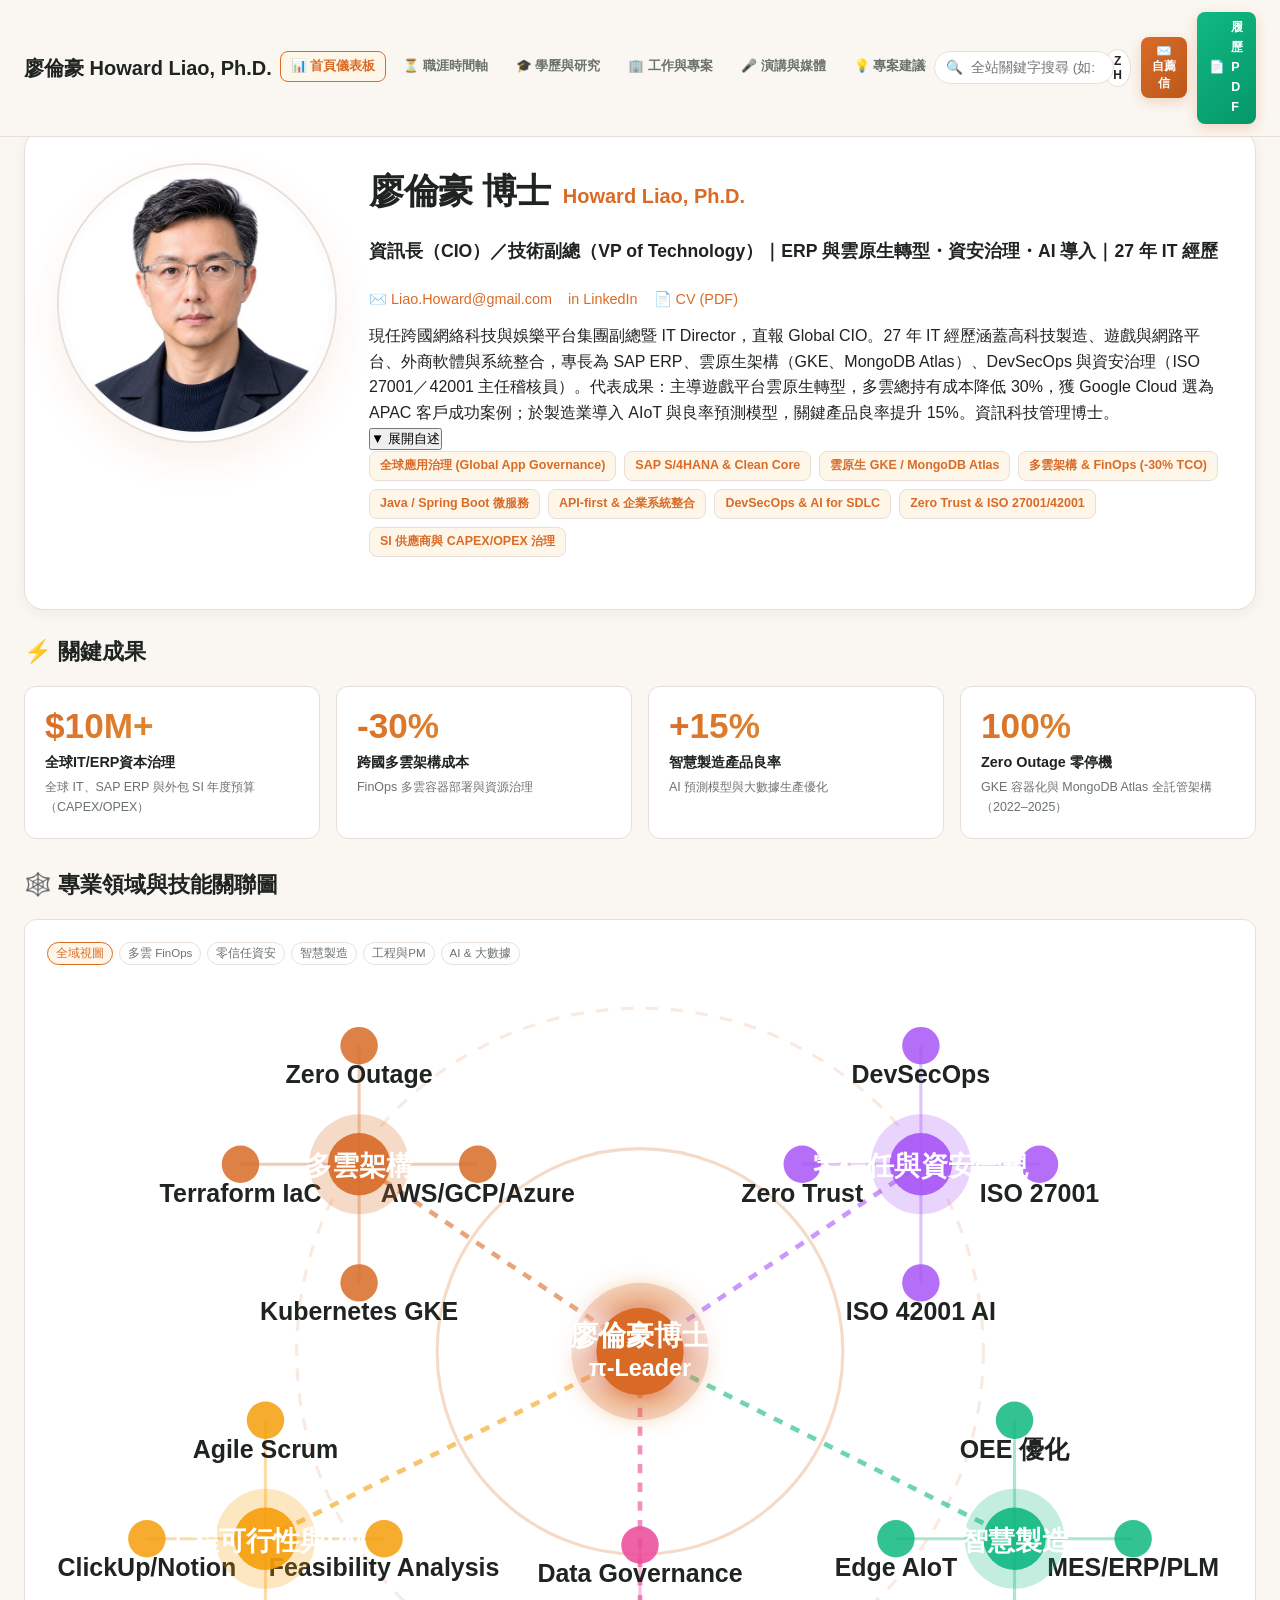
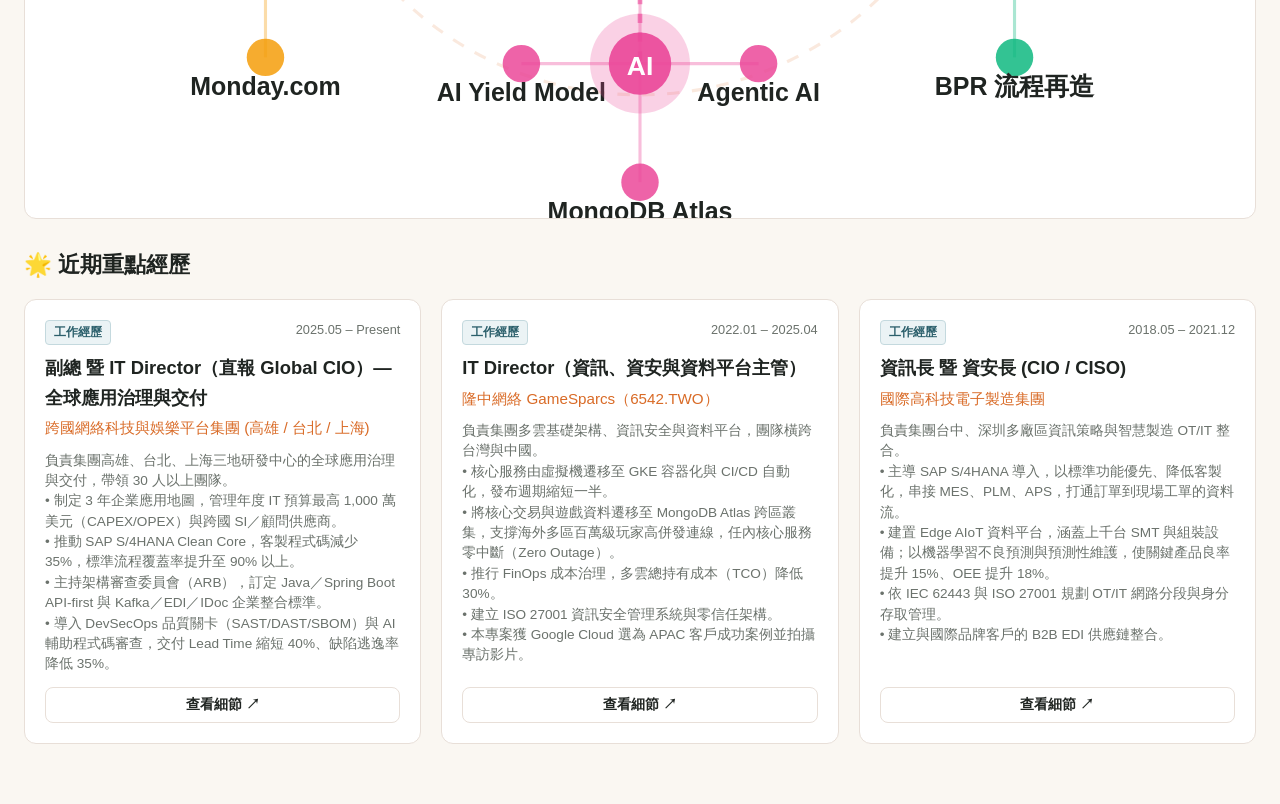
==== commit d48bd50b: "feat(theme): switch entire web and mobile style to Egyptian Pharaoh Bright (金字塔溫暖明亮風格)" ====
--- a/index.html
+++ b/index.html
@@ -23,7 +23,7 @@
   <meta name="viewport" content="width=device-width, initial-scale=1.0, maximum-scale=5.0">
   <!-- PWA & Mobile App Settings -->
   <link rel="manifest" href="manifest.json">
-  <meta name="theme-color" content="#020617">
+  <meta name="theme-color" content="#FAF7F2">
   <meta name="mobile-web-app-capable" content="yes">
   <meta name="apple-mobile-web-app-capable" content="yes">
   <meta name="apple-mobile-web-app-status-bar-style" content="black-translucent">
@@ -34,52 +34,51 @@
   <title>廖倫豪 博士 Howard Liao, Ph.D. | 資訊長 (CIO) / 技術副總 (VP of Technology)</title>
   <meta name="description" content="CIO / VP of Technology，27 年 IT 經歷。Google Cloud APAC 客戶成功案例受訪者，資訊科技管理博士。專長 SAP ERP、GKE／MongoDB Atlas 雲原生轉型、DevSecOps、ISO 27001／42001 資安與 AI 治理。">
   <style>
-/* 60-30-10 Dark Obsidian Theme */
-:root {
-  --bg-main: #020617;
-  --bg-header: rgba(2, 6, 23, 0.92);
-  --bg-card: #0f172a;
-  --bg-card-hover: #1e293b;
-  --bg-input: #1e293b;
-  --bg-modal: #0f172a;
-  --border-color: rgba(226, 232, 240, 0.12);
+/* Egyptian Pharaoh Academic Design System (金字塔 ‧ 溫暖明亮風格) */
+html, :root {
+  color-scheme: light;
+  --bg-main: #FAF7F2;
+  --bg-header: rgba(250, 247, 242, 0.94);
+  --bg-card: #FFFFFF;
+  --bg-card-hover: #FFFDF9;
+  --bg-input: #FFFFFF;
+  --bg-modal: #FFFFFF;
+  --border-color: #E8DFD8;
   
-  --primary: #0284c7;
-  --primary-light: #38bdf8;
-  --primary-glow: rgba(56, 189, 248, 0.25);
+  --primary: #D96B27;          /* 暖赭石橙 (Egyptian Ochre Orange) */
+  --primary-light: #D96B27;
+  --primary-glow: rgba(217, 107, 39, 0.18);
   
-  --accent-teal: #10b981;
-  --accent-amber: #f59e0b;
-  --accent-gray: #6b7280;
-  --accent-purple: #a855f7;
+  --accent-teal: #2B5F6B;       /* 尼羅河綠松石青 (Nile Turquoise Cyan) */
+  --accent-amber: #E5A93C;      /* 法老琥珀金 (Pharaoh Amber Gold) */
+  --accent-gray: #6B726C;       /* 沉香灰 (Muted Gray) */
+  --accent-purple: #9A3412;     /* 鐵鏽赭紅 */
   
-  --text-main: #f8fafc;
-  --text-muted: #94a3b8;
-  --text-dark: #0f172a;
+  --text-main: #1F2421;         /* 曜石深灰 (Obsidian Dark Gray) */
+  --text-muted: #6B726C;
+  --text-dark: #1F2421;
   
-  --shadow-sm: 0 4px 12px rgba(0, 0, 0, 0.3);
-  --shadow-lg: 0 16px 40px rgba(0, 0, 0, 0.6);
+  --shadow-sm: 0 4px 14px rgba(31, 36, 33, 0.05);
+  --shadow-lg: 0 16px 40px rgba(217, 107, 39, 0.1);
   --radius-sm: 8px;
   --radius-md: 12px;
   --radius-lg: 20px;
   --transition: all 0.25s cubic-bezier(0.4, 0, 0.2, 1);
 }
 
-body.light-mode {
-  --bg-main: #f8fafc;
-  --bg-header: rgba(248, 250, 252, 0.92);
-  --bg-card: #ffffff;
-  --bg-card-hover: #f1f5f9;
-  --bg-input: #f1f5f9;
-  --bg-modal: #ffffff;
-  --border-color: rgba(15, 23, 42, 0.12);
-  --primary: #0284c7;
-  --primary-light: #0284c7;
-  --primary-glow: rgba(2, 132, 199, 0.15);
-  --text-main: #0f172a;
-  --text-muted: #64748b;
-  --shadow-sm: 0 4px 12px rgba(0, 0, 0, 0.06);
-  --shadow-lg: 0 16px 40px rgba(0, 0, 0, 0.12);
+body, body.light-mode, body.pharaoh-theme {
+  --bg-main: #FAF7F2;
+  --bg-header: rgba(250, 247, 242, 0.94);
+  --bg-card: #FFFFFF;
+  --bg-card-hover: #FFFDF9;
+  --bg-input: #FFFFFF;
+  --bg-modal: #FFFFFF;
+  --border-color: #E8DFD8;
+  --primary: #D96B27;
+  --primary-light: #D96B27;
+  --primary-glow: rgba(217, 107, 39, 0.18);
+  --text-main: #1F2421;
+  --text-muted: #6B726C;
 }
 
 * { margin: 0; padding: 0; box-sizing: border-box; }
@@ -107,24 +106,24 @@
 
 .nav-content { display: flex; justify-content: space-between; align-items: center; gap: 16px; }
 .brand { display: flex; align-items: center; gap: 12px; font-size: 1.25rem; font-weight: 800; color: var(--text-main); cursor: pointer; }
-.verified-badge { display: inline-flex; align-items: center; gap: 4px; background: rgba(16, 185, 129, 0.12); color: var(--accent-teal); border: 1px solid rgba(16, 185, 129, 0.3); padding: 2px 10px; border-radius: 20px; font-size: 0.75rem; font-weight: 600; }
+.verified-badge { display: inline-flex; align-items: center; gap: 4px; background: #FEF7E9; color: var(--primary); border: 1px solid #E8DFD8; padding: 2px 10px; border-radius: 20px; font-size: 0.75rem; font-weight: 600; }
 
 .nav-tabs { display: flex; gap: 6px; list-style: none; overflow-x: auto; padding-bottom: 2px; }
 .nav-tab-btn { background: transparent; border: 1px solid transparent; color: var(--text-muted); padding: 8px 14px; border-radius: var(--radius-sm); font-size: 0.88rem; font-weight: 600; cursor: pointer; white-space: nowrap; display: flex; align-items: center; gap: 6px; transition: var(--transition); }
-.nav-tab-btn:hover { color: var(--text-main); background: rgba(255, 255, 255, 0.05); }
-.nav-tab-btn.active { color: var(--primary-light); background: var(--primary-glow); border-color: rgba(56, 189, 248, 0.3); }
+.nav-tab-btn:hover { color: var(--primary); background: #FEF7E9; }
+.nav-tab-btn.active { color: var(--primary); background: #FEF7E9; border-color: var(--primary); }
 
 .nav-actions { display: flex; align-items: center; gap: 10px; }
 .search-box-header { position: relative; display: flex; align-items: center; }
 .search-box-header input { background: var(--bg-input); border: 1px solid var(--border-color); color: var(--text-main); padding: 8px 14px 8px 36px; border-radius: 20px; font-size: 0.85rem; width: 180px; transition: var(--transition); }
-.search-box-header input:focus { outline: none; width: 240px; border-color: var(--primary-light); box-shadow: 0 0 0 3px var(--primary-glow); }
+.search-box-header input:focus { outline: none; width: 240px; border-color: var(--primary); box-shadow: 0 0 0 3px var(--primary-glow); }
 .search-box-header .search-icon { position: absolute; left: 12px; color: var(--text-muted); font-size: 0.85rem; pointer-events: none; }
 
 .btn-icon { background: var(--bg-input); border: 1px solid var(--border-color); color: var(--text-main); padding: 8px; border-radius: 50%; cursor: pointer; display: inline-flex; align-items: center; justify-content: center; width: 38px; height: 38px; transition: var(--transition); }
-.btn-icon:hover { background: var(--bg-card-hover); border-color: var(--primary-light); }
-
-.btn-primary { background: linear-gradient(135deg, #0284c7 0%, #0369a1 100%); color: #ffffff; border: none; padding: 8px 16px; border-radius: var(--radius-sm); font-size: 0.85rem; font-weight: 600; cursor: pointer; display: inline-flex; align-items: center; gap: 6px; box-shadow: 0 4px 14px rgba(2, 132, 199, 0.3); transition: var(--transition); }
-.btn-primary:hover { transform: translateY(-1px); box-shadow: 0 6px 20px rgba(2, 132, 199, 0.4); }
+.btn-icon:hover { background: var(--bg-card-hover); border-color: var(--primary); }
+
+.btn-primary { background: linear-gradient(135deg, #D96B27 0%, #BC581A 100%); color: #ffffff; border: none; padding: 8px 16px; border-radius: var(--radius-sm); font-size: 0.85rem; font-weight: 600; cursor: pointer; display: inline-flex; align-items: center; gap: 6px; box-shadow: 0 4px 14px rgba(217, 107, 39, 0.25); transition: var(--transition); }
+.btn-primary:hover { transform: translateY(-1px); box-shadow: 0 6px 20px rgba(217, 107, 39, 0.35); }
 
 .tab-page { display: none; padding-top: 110px; padding-bottom: 60px; animation: fadeIn 0.3s ease-in-out; }
 .tab-page.active { display: block; }
@@ -142,14 +141,14 @@
 .hero-summary { font-size: 0.95rem; color: var(--text-muted); margin-bottom: 20px; line-height: 1.7; }
 
 .hero-tags { display: flex; flex-wrap: wrap; gap: 8px; margin-bottom: 20px; }
-.tag-item { background: rgba(56, 189, 248, 0.08); color: var(--primary-light); border: 1px solid rgba(56, 189, 248, 0.2); padding: 4px 10px; border-radius: var(--radius-sm); font-size: 0.78rem; font-weight: 600; }
+.tag-item { background: #FEF7E9; color: var(--primary); border: 1px solid #E8DFD8; padding: 4px 10px; border-radius: var(--radius-sm); font-size: 0.78rem; font-weight: 600; }
 
 .section-title { font-size: 1.4rem; font-weight: 800; margin-bottom: 16px; display: flex; align-items: center; gap: 10px; color: var(--text-main); }
 
 .bento-grid { display: grid; grid-template-columns: repeat(4, 1fr); gap: 16px; margin-bottom: 28px; }
 .bento-card { background: var(--bg-card); border: 1px solid var(--border-color); border-radius: var(--radius-md); padding: 20px; transition: var(--transition); position: relative; overflow: hidden; }
-.bento-card:hover { transform: translateY(-2px); border-color: rgba(56, 189, 248, 0.4); box-shadow: var(--shadow-sm); }
-.bento-val { font-size: 2.2rem; font-weight: 900; background: linear-gradient(135deg, #38bdf8 0%, #10b981 100%); -webkit-background-clip: text; -webkit-text-fill-color: transparent; line-height: 1.1; margin-bottom: 6px; }
+.bento-card:hover { transform: translateY(-2px); border-color: var(--primary); box-shadow: var(--shadow-sm); }
+.bento-val { font-size: 2.2rem; font-weight: 900; background: linear-gradient(135deg, #D96B27 0%, #E5A93C 100%); -webkit-background-clip: text; -webkit-text-fill-color: transparent; line-height: 1.1; margin-bottom: 6px; }
 .bento-lbl { font-size: 0.9rem; font-weight: 700; color: var(--text-main); margin-bottom: 4px; }
 .bento-desc { font-size: 0.78rem; color: var(--text-muted); }
 
@@ -157,16 +156,16 @@
 .stat-card { background: var(--bg-card); border: 1px solid var(--border-color); border-radius: var(--radius-md); padding: 16px; display: flex; align-items: center; gap: 16px; cursor: pointer; transition: var(--transition); }
 .stat-card:hover { background: var(--bg-card-hover); border-color: var(--primary-light); }
 .stat-icon-box { width: 48px; height: 48px; border-radius: var(--radius-sm); display: flex; align-items: center; justify-content: center; font-size: 1.4rem; }
-.stat-icon-box.confirmed { background: rgba(16, 185, 129, 0.15); color: var(--accent-teal); }
-.stat-icon-box.pending { background: rgba(245, 158, 11, 0.15); color: var(--accent-amber); }
-.stat-icon-box.excluded { background: rgba(107, 114, 128, 0.15); color: var(--accent-gray); }
+.stat-icon-box.confirmed { background: #EBF3F5; color: var(--accent-teal); }
+.stat-icon-box.pending { background: #FEF7E9; color: var(--accent-amber); }
+.stat-icon-box.excluded { background: #F1F1F0; color: var(--accent-gray); }
 .stat-num { font-size: 1.6rem; font-weight: 800; color: var(--text-main); line-height: 1; }
 .stat-label { font-size: 0.85rem; color: var(--text-muted); }
 
 .viz-grid { display: grid; grid-template-columns: repeat(2, 1fr); gap: 20px; margin-bottom: 28px; }
 .cards-grid { display: grid; grid-template-columns: repeat(auto-fill, minmax(340px, 1fr)); gap: 20px; }
 .info-card { background: var(--bg-card); border: 1px solid var(--border-color); border-radius: var(--radius-md); padding: 20px; display: flex; flex-direction: column; justify-content: space-between; transition: var(--transition); }
-.info-card:hover { border-color: rgba(56, 189, 248, 0.4); transform: translateY(-2px); }
+.info-card:hover { border-color: var(--primary); transform: translateY(-2px); }
 .info-card-media { width: 100%; height: 190px; border-radius: var(--radius-sm); overflow: hidden; margin-bottom: 14px; background: #000; position: relative; }
 .info-card-media img { width: 100%; height: 100%; object-fit: cover; }
 
@@ -179,9 +178,9 @@
 .btn-secondary:hover { background: var(--bg-card-hover); border-color: var(--primary-light); }
 
 .timeline-stream { position: relative; padding-left: 28px; }
-.timeline-stream::before { content: ''; position: absolute; top: 10px; bottom: 10px; left: 9px; width: 2px; background: linear-gradient(180deg, var(--primary-light) 0%, rgba(56, 189, 248, 0.1) 100%); }
+.timeline-stream::before { content: ''; position: absolute; top: 10px; bottom: 10px; left: 9px; width: 2px; background: linear-gradient(180deg, var(--primary) 0%, rgba(217, 107, 39, 0.1) 100%); }
 .timeline-item { position: relative; margin-bottom: 24px; animation: fadeIn 0.3s ease-out; }
-.timeline-node { position: absolute; left: -28px; top: 18px; width: 18px; height: 18px; border-radius: 50%; background: var(--bg-main); border: 3px solid var(--primary-light); box-shadow: 0 0 10px var(--primary-glow); z-index: 2; }
+.timeline-node { position: absolute; left: -28px; top: 18px; width: 18px; height: 18px; border-radius: 50%; background: var(--bg-main); border: 3px solid var(--primary); box-shadow: 0 0 10px var(--primary-glow); z-index: 2; }
 .timeline-node.verified { border-color: var(--accent-teal); }
 .timeline-node.pending { border-color: var(--accent-amber); }
 .timeline-node.excluded { border-color: var(--accent-gray); }
@@ -193,14 +192,14 @@
 .timeline-card-meta { display: flex; align-items: center; gap: 12px; font-size: 0.8rem; color: var(--text-muted); margin-bottom: 12px; flex-wrap: wrap; }
 
 .status-badge { display: inline-flex; align-items: center; gap: 4px; padding: 2px 8px; border-radius: 4px; font-size: 0.75rem; font-weight: 700; }
-.status-badge.verified { background: rgba(16, 185, 129, 0.15); color: var(--accent-teal); border: 1px solid rgba(16, 185, 129, 0.3); }
-.status-badge.pending { background: rgba(245, 158, 11, 0.15); color: var(--accent-amber); border: 1px solid rgba(245, 158, 11, 0.3); }
-.status-badge.excluded { background: rgba(107, 114, 128, 0.15); color: var(--accent-gray); border: 1px solid rgba(107, 114, 128, 0.3); }
+.status-badge.verified { background: #EBF3F5; color: var(--accent-teal); border: 1px solid #C4D9DE; }
+.status-badge.pending { background: #FEF7E9; color: var(--accent-amber); border: 1px solid #F6DFB7; }
+.status-badge.excluded { background: #F1F1F0; color: var(--accent-gray); border: 1px solid #DDDCD9; }
 
 .timeline-card-body { font-size: 0.9rem; color: var(--text-muted); margin-bottom: 14px; line-height: 1.6; }
 .timeline-card-footer { display: flex; justify-content: space-between; align-items: center; gap: 12px; flex-wrap: wrap; padding-top: 12px; border-top: 1px solid var(--border-color); }
 
-.modal-overlay { position: fixed; top: 0; left: 0; width: 100%; height: 100%; background: rgba(2, 6, 23, 0.85); backdrop-filter: blur(8px); z-index: 2000; display: none; align-items: center; justify-content: center; padding: 24px; animation: fadeIn 0.2s ease-out; }
+.modal-overlay { position: fixed; top: 0; left: 0; width: 100%; height: 100%; background: rgba(31, 36, 33, 0.5); backdrop-filter: blur(8px); z-index: 2000; display: none; align-items: center; justify-content: center; padding: 24px; animation: fadeIn 0.2s ease-out; }
 .modal-overlay.active { display: flex; }
 .modal-container { background: var(--bg-modal); border: 1px solid var(--border-color); border-radius: var(--radius-lg); max-width: 760px; width: 100%; max-height: 90vh; overflow-y: auto; box-shadow: var(--shadow-lg); position: relative; padding: 28px; }
 .modal-close-btn { position: absolute; top: 20px; right: 20px; background: var(--bg-input); border: 1px solid var(--border-color); color: var(--text-main); width: 36px; height: 36px; border-radius: 50%; font-size: 1.2rem; cursor: pointer; display: flex; align-items: center; justify-content: center; }
@@ -217,13 +216,13 @@
 .chart-bar-seg:hover { filter: drop-shadow(0 0 10px currentColor); opacity: 1 !important; }
 
 .viz-card { position: relative; overflow: hidden; background: var(--bg-card); border: 1px solid var(--border-color); border-radius: var(--radius-md); padding: 22px; transition: var(--transition); }
-.viz-card:hover { border-color: rgba(56, 189, 248, 0.4); box-shadow: 0 12px 32px rgba(2, 132, 199, 0.15); }
+.viz-card:hover { border-color: var(--primary); box-shadow: 0 12px 32px rgba(217, 107, 39, 0.12); }
 
 .viz-filter-pills { display: flex; gap: 6px; flex-wrap: wrap; margin-bottom: 12px; }
-.viz-pill-btn { background: rgba(255, 255, 255, 0.06); border: 1px solid var(--border-color); color: var(--text-muted); font-size: 0.72rem; padding: 3px 8px; border-radius: 12px; cursor: pointer; transition: var(--transition); }
-.viz-pill-btn:hover, .viz-pill-btn.active { background: var(--primary-glow); color: var(--primary-light); border-color: var(--primary-light); }
-
-.chart-tooltip-floating { position: absolute; background: rgba(15, 23, 42, 0.95); border: 1px solid var(--primary-light); backdrop-filter: blur(12px); padding: 10px 14px; border-radius: 8px; font-size: 0.8rem; color: #f8fafc; box-shadow: var(--shadow-lg); pointer-events: none; z-index: 1000; transition: opacity 0.15s ease; }
+.viz-pill-btn { background: #FFFFFF; border: 1px solid var(--border-color); color: var(--text-muted); font-size: 0.72rem; padding: 3px 8px; border-radius: 12px; cursor: pointer; transition: var(--transition); }
+.viz-pill-btn:hover, .viz-pill-btn.active { background: #FEF7E9; color: var(--primary); border-color: var(--primary); }
+
+.chart-tooltip-floating { position: absolute; background: rgba(255, 255, 255, 0.96); border: 1px solid var(--primary); backdrop-filter: blur(12px); padding: 10px 14px; border-radius: 8px; font-size: 0.8rem; color: #1F2421; box-shadow: var(--shadow-lg); pointer-events: none; z-index: 1000; transition: opacity 0.15s ease; }
 
 html {
   scroll-behavior: smooth;
@@ -238,68 +237,14 @@
   padding-top: 120px;
 }
 
-.proposal-subnav {
-  margin-top: 10px;
-  margin-bottom: 30px;
-  padding: 12px 16px;
-  background: rgba(15, 23, 42, 0.92);
-  border: 1px solid var(--border-color);
-  border-radius: var(--radius-md);
-  backdrop-filter: blur(16px);
-  position: sticky;
-  top: 76px;
-  z-index: 900;
-  display: flex;
-  justify-content: center;
-  gap: 10px;
-  flex-wrap: wrap;
-  box-shadow: 0 8px 24px rgba(0, 0, 0, 0.4);
-}
-.proposal-subnav {
-  margin-top: 10px;
-  margin-bottom: 24px;
-  padding: 10px 14px;
-  background: rgba(15, 23, 42, 0.95);
-  border: 1px solid var(--border-color);
-  border-radius: var(--radius-md);
-  backdrop-filter: blur(20px);
-  position: sticky;
-  top: 70px;
-  z-index: 950;
-  display: flex;
-  justify-content: center;
-  gap: 8px;
-  flex-wrap: wrap;
-  box-shadow: 0 10px 30px rgba(0, 0, 0, 0.5);
-}
-
-.proposal-subtab-btn {
-  background: rgba(255, 255, 255, 0.05);
-  border: 1px solid var(--border-color);
-  color: var(--text-muted);
-  font-size: 0.82rem;
-  font-weight: 700;
-  padding: 8px 14px;
-  border-radius: var(--radius-sm);
-  cursor: pointer;
-  transition: var(--transition);
-  display: inline-flex;
-  align-items: center;
-  gap: 6px;
-}
-
-.proposal-subtab-btn:hover {
-  background: var(--bg-card-hover);
-  color: var(--text-main);
-  border-color: var(--primary-light);
-}
-
-.proposal-subtab-btn.active {
-  background: var(--primary);
-  color: #ffffff;
-  border-color: var(--primary-light);
-  box-shadow: 0 4px 14px rgba(2, 132, 199, 0.4);
-}
+.proposal-subnav { margin-top: 10px; margin-bottom: 24px; padding: 10px 14px; background: rgba(255, 255, 255, 0.95); border: 1px solid var(--border-color); border-radius: var(--radius-md); backdrop-filter: blur(20px); position: sticky; top: 70px; z-index: 950; display: flex; justify-content: center; gap: 8px; flex-wrap: wrap; box-shadow: 0 10px 30px rgba(31, 36, 33, 0.08); }
+.proposal-subnav { margin-top: 10px; margin-bottom: 24px; padding: 10px 14px; background: rgba(255, 255, 255, 0.95); border: 1px solid var(--border-color); border-radius: var(--radius-md); backdrop-filter: blur(20px); position: sticky; top: 70px; z-index: 950; display: flex; justify-content: center; gap: 8px; flex-wrap: wrap; box-shadow: 0 10px 30px rgba(31, 36, 33, 0.08); }
+
+.proposal-subtab-btn { background: #FAF7F2; border: 1px solid var(--border-color); color: var(--text-muted); font-size: 0.82rem; font-weight: 700; padding: 8px 14px; border-radius: var(--radius-sm); cursor: pointer; transition: var(--transition); display: inline-flex; align-items: center; gap: 6px; }
+
+.proposal-subtab-btn:hover { background: #FEF7E9; color: var(--text-main); border-color: var(--primary); }
+
+.proposal-subtab-btn.active { background: var(--primary); color: #ffffff; border-color: var(--primary); box-shadow: 0 4px 14px rgba(217, 107, 39, 0.3); }
 
 .proposal-content-section {
   animation: fadeIn 0.3s ease-in-out;
@@ -311,42 +256,15 @@
   transform-origin: 300px 300px;
 }
 
-.wheel-sector:hover {
-  filter: brightness(1.2) drop-shadow(0 0 12px rgba(56, 189, 248, 0.6));
-  stroke: #38bdf8 !important;
-  stroke-width: 6 !important;
-}
-
-.wheel-sector.active {
-  filter: brightness(1.3) drop-shadow(0 0 16px rgba(56, 189, 248, 0.9));
-  stroke: #ffffff !important;
-  stroke-width: 6 !important;
-}
-
-.aisdlc-subnav-btn {
-  background: rgba(15, 23, 42, 0.8);
-  border: 1px solid var(--border-color);
-  color: var(--text-muted);
-  font-size: 0.82rem;
-  font-weight: 700;
-  padding: 8px 16px;
-  border-radius: var(--radius-sm);
-  cursor: pointer;
-  transition: var(--transition);
-}
-
-.aisdlc-subnav-btn:hover {
-  background: var(--bg-card-hover);
-  color: var(--text-main);
-  border-color: var(--primary-light);
-}
-
-.aisdlc-subnav-btn.active {
-  background: linear-gradient(135deg, rgba(2, 132, 199, 0.3) 0%, rgba(14, 165, 233, 0.15) 100%);
-  color: #38bdf8;
-  border-color: #38bdf8;
-  box-shadow: 0 0 15px rgba(56, 189, 248, 0.3);
-}
+.wheel-sector:hover { filter: brightness(1.1) drop-shadow(0 0 10px rgba(217, 107, 39, 0.5)); stroke: #D96B27 !important; stroke-width: 6 !important; }
+
+.wheel-sector.active { filter: brightness(1.15) drop-shadow(0 0 14px rgba(217, 107, 39, 0.6)); stroke: #ffffff !important; stroke-width: 6 !important; }
+
+.aisdlc-subnav-btn { background: #FAF7F2; border: 1px solid var(--border-color); color: var(--text-muted); font-size: 0.82rem; font-weight: 700; padding: 8px 16px; border-radius: var(--radius-sm); cursor: pointer; transition: var(--transition); }
+
+.aisdlc-subnav-btn:hover { background: #FEF7E9; color: var(--text-main); border-color: var(--primary); }
+
+.aisdlc-subnav-btn.active { background: #FEF7E9; color: var(--primary); border-color: var(--primary); box-shadow: 0 2px 10px rgba(217, 107, 39, 0.15); }
 
 .node-pill {
   display: inline-flex;
@@ -363,51 +281,15 @@
 }
 
 /* Hierarchy Nesting Cards */
-.ai-hierarchy-outer {
-  background: rgba(15, 23, 42, 0.9);
-  border: 2px solid #38bdf8;
-  border-radius: 16px;
-  padding: 20px;
-  margin-bottom: 20px;
-  position: relative;
-  box-shadow: 0 10px 30px rgba(56, 189, 248, 0.15);
-}
-
-.ai-hierarchy-ml {
-  background: rgba(30, 41, 59, 0.85);
-  border: 2px solid #10b981;
-  border-radius: 14px;
-  padding: 18px;
-  margin-top: 14px;
-  box-shadow: 0 8px 24px rgba(16, 185, 129, 0.15);
-}
-
-.ai-hierarchy-dl {
-  background: rgba(51, 65, 85, 0.8);
-  border: 2px solid #f59e0b;
-  border-radius: 12px;
-  padding: 16px;
-  margin-top: 14px;
-  box-shadow: 0 6px 20px rgba(245, 158, 11, 0.15);
-}
-
-.ai-hierarchy-genai {
-  background: rgba(71, 85, 105, 0.8);
-  border: 2px solid #a855f7;
-  border-radius: 10px;
-  padding: 14px;
-  margin-top: 14px;
-  box-shadow: 0 6px 20px rgba(168, 85, 247, 0.15);
-}
-
-.ai-hierarchy-llm {
-  background: linear-gradient(135deg, rgba(2, 132, 199, 0.4) 0%, rgba(99, 102, 241, 0.3) 100%);
-  border: 2px solid #06b6d4;
-  border-radius: 8px;
-  padding: 14px;
-  margin-top: 14px;
-  box-shadow: 0 4px 16px rgba(6, 182, 212, 0.3);
-}
+.ai-hierarchy-outer { background: #FFFFFF; border: 2px solid #D96B27; border-radius: 16px; padding: 20px; margin-bottom: 20px; position: relative; box-shadow: 0 10px 30px rgba(217, 107, 39, 0.08); }
+
+.ai-hierarchy-ml { background: #FAF7F2; border: 2px solid #2B5F6B; border-radius: 14px; padding: 18px; margin-top: 14px; box-shadow: 0 8px 24px rgba(43, 95, 107, 0.08); }
+
+.ai-hierarchy-dl { background: #FEF7E9; border: 2px solid #E5A93C; border-radius: 12px; padding: 16px; margin-top: 14px; box-shadow: 0 6px 20px rgba(229, 169, 60, 0.08); }
+
+.ai-hierarchy-genai { background: #FFFDF9; border: 2px solid #9A3412; border-radius: 10px; padding: 14px; margin-top: 14px; box-shadow: 0 6px 20px rgba(154, 52, 18, 0.08); }
+
+.ai-hierarchy-llm { background: linear-gradient(135deg, #FFF7ED 0%, #FEF3C7 100%); border: 2px solid #D96B27; border-radius: 8px; padding: 14px; margin-top: 14px; box-shadow: 0 4px 16px rgba(217, 107, 39, 0.12); }
   
 /* ==========================================================================
    COMPREHENSIVE MOBILE & TABLET RESPONSIVE (RWD) STYLES
@@ -442,10 +324,7 @@
     font-size: 1.05rem !important;
     gap: 6px !important;
   }
-  .verified-badge {
-    padding: 2px 7px !important;
-    font-size: 0.7rem !important;
-  }
+  .verified-badge { display: inline-flex; align-items: center; gap: 4px; background: #FEF7E9; color: var(--primary); border: 1px solid #E8DFD8; padding: 2px 10px; border-radius: 20px; font-size: 0.75rem; font-weight: 600; }
   
   .nav-actions {
     order: 2 !important;
@@ -457,9 +336,7 @@
     padding: 5px 8px 5px 26px !important;
     font-size: 0.75rem !important;
   }
-  .search-box-header input:focus {
-    width: 130px !important;
-  }
+  .search-box-header input:focus { outline: none; width: 240px; border-color: var(--primary); box-shadow: 0 0 0 3px var(--primary-glow); }
   .search-box-header .search-icon {
     left: 8px !important;
     font-size: 0.72rem !important;
@@ -469,10 +346,7 @@
     height: 32px !important;
     padding: 4px !important;
   }
-  .btn-primary {
-    padding: 5px 10px !important;
-    font-size: 0.76rem !important;
-  }
+  .btn-primary { background: linear-gradient(135deg, #D96B27 0%, #BC581A 100%); color: #ffffff; border: none; padding: 8px 16px; border-radius: var(--radius-sm); font-size: 0.85rem; font-weight: 600; cursor: pointer; display: inline-flex; align-items: center; gap: 6px; box-shadow: 0 4px 14px rgba(217, 107, 39, 0.25); transition: var(--transition); }
   
   /* Full Horizontal Scrollable Tab Bar */
   .nav-tabs {
@@ -500,12 +374,7 @@
     background: rgba(255, 255, 255, 0.06) !important;
     border: 1px solid rgba(255, 255, 255, 0.12) !important;
   }
-  .nav-tab-btn.active {
-    background: linear-gradient(135deg, #0284c7 0%, #0369a1 100%) !important;
-    color: #ffffff !important;
-    border-color: #38bdf8 !important;
-    box-shadow: 0 0 12px rgba(56, 189, 248, 0.4) !important;
-  }
+  .nav-tab-btn.active { color: var(--primary); background: #FEF7E9; border-color: var(--primary); }
 
   .tab-page {
     padding-top: 96px !important;
@@ -541,8 +410,7 @@
     margin: 0 auto 4px auto !important;
     border-radius: 50% !important;
     overflow: hidden !important;
-    border: 3px solid #38bdf8 !important;
-    box-shadow: 0 0 20px rgba(56, 189, 248, 0.45) !important;
+    border: 3px solid #D96B27 !important; box-shadow: 0 4px 16px rgba(217, 107, 39, 0.25) !important;
   }
   .hero-portrait-container img {
     width: 100% !important;
@@ -570,28 +438,11 @@
   }
 
   /* Sticky Proposal Subnav Horizontal Scroll */
-  .proposal-subnav {
-    top: 78px !important;
-    position: sticky !important;
-    z-index: 920 !important;
-    justify-content: flex-start !important;
-    overflow-x: auto !important;
-    flex-wrap: nowrap !important;
-    -webkit-overflow-scrolling: touch !important;
-    scrollbar-width: none !important;
-    padding: 8px 10px !important;
-    margin-bottom: 16px !important;
-    background: rgba(15, 23, 42, 0.95) !important;
-  }
+  .proposal-subnav { margin-top: 10px; margin-bottom: 24px; padding: 10px 14px; background: rgba(255, 255, 255, 0.95); border: 1px solid var(--border-color); border-radius: var(--radius-md); backdrop-filter: blur(20px); position: sticky; top: 70px; z-index: 950; display: flex; justify-content: center; gap: 8px; flex-wrap: wrap; box-shadow: 0 10px 30px rgba(31, 36, 33, 0.08); }
   .proposal-subnav::-webkit-scrollbar {
     display: none !important;
   }
-  .proposal-subtab-btn {
-    flex-shrink: 0 !important;
-    white-space: nowrap !important;
-    font-size: 0.76rem !important;
-    padding: 6px 12px !important;
-  }
+  .proposal-subtab-btn { background: #FAF7F2; border: 1px solid var(--border-color); color: var(--text-muted); font-size: 0.82rem; font-weight: 700; padding: 8px 14px; border-radius: var(--radius-sm); cursor: pointer; transition: var(--transition); display: inline-flex; align-items: center; gap: 6px; }
 
   /* AISDLC Subnav Horizontal Scroll */
   .aisdlc-subnav {
@@ -606,12 +457,7 @@
   .aisdlc-subnav::-webkit-scrollbar {
     display: none !important;
   }
-  .aisdlc-subnav-btn {
-    flex-shrink: 0 !important;
-    white-space: nowrap !important;
-    font-size: 0.76rem !important;
-    padding: 6px 12px !important;
-  }
+  .aisdlc-subnav-btn { background: #FAF7F2; border: 1px solid var(--border-color); color: var(--text-muted); font-size: 0.82rem; font-weight: 700; padding: 8px 16px; border-radius: var(--radius-sm); cursor: pointer; transition: var(--transition); }
 
   /* Filter Pills Horizontal Scroll */
   .viz-filter-pills, .portfolio-filter-pills {
@@ -658,7 +504,7 @@
     display: block !important;
     text-align: center !important;
     font-size: 0.74rem !important;
-    color: #38bdf8 !important;
+    color: var(--primary) !important;
     margin-bottom: 10px !important;
     animation: pulseHint 2s infinite ease-in-out !important;
   }
@@ -750,28 +596,7 @@
    ========================================== */
 
 /* Toast Notification */
-.hunter-toast {
-  position: fixed;
-  bottom: 24px;
-  left: 50%;
-  transform: translateX(-50%) translateY(100px);
-  background: rgba(15, 23, 42, 0.95);
-  color: #38bdf8;
-  border: 1px solid #0284c7;
-  box-shadow: 0 10px 30px rgba(2, 132, 199, 0.35);
-  backdrop-filter: blur(12px);
-  padding: 12px 24px;
-  border-radius: 30px;
-  font-size: 0.92rem;
-  font-weight: 700;
-  display: flex;
-  align-items: center;
-  gap: 10px;
-  z-index: 3000;
-  opacity: 0;
-  transition: all 0.35s cubic-bezier(0.16, 1, 0.3, 1);
-  pointer-events: none;
-}
+.hunter-toast { position: fixed; bottom: 24px; left: 50%; transform: translateX(-50%) translateY(100px); background: rgba(255, 255, 255, 0.96); color: #D96B27; border: 1px solid #D96B27; box-shadow: 0 10px 30px rgba(217, 107, 39, 0.18); backdrop-filter: blur(12px); padding: 12px 24px; border-radius: 30px; font-size: 0.92rem; font-weight: 700; display: flex; align-items: center; gap: 10px; z-index: 3000; opacity: 0; transition: all 0.35s cubic-bezier(0.16, 1, 0.3, 1); pointer-events: none; }
 .hunter-toast.show {
   transform: translateX(-50%) translateY(0);
   opacity: 1;
@@ -785,43 +610,11 @@
   right: 24px;
   z-index: 1500;
 }
-.fab-btn {
-  background: linear-gradient(135deg, #0284c7 0%, #0369a1 100%);
-  color: #ffffff;
-  border: 1px solid #38bdf8;
-  border-radius: 50px;
-  padding: 10px 20px;
-  font-size: 0.88rem;
-  font-weight: 800;
-  display: flex;
-  align-items: center;
-  gap: 8px;
-  cursor: pointer;
-  box-shadow: 0 8px 24px rgba(2, 132, 199, 0.45);
-  transition: all 0.25s ease;
-}
-.fab-btn:hover {
-  transform: translateY(-3px) scale(1.03);
-  box-shadow: 0 12px 32px rgba(56, 189, 248, 0.6);
-  border-color: #ffffff;
-}
+.fab-btn { background: linear-gradient(135deg, #D96B27 0%, #BC581A 100%); color: #ffffff; border: 1px solid #D96B27; border-radius: 50px; padding: 10px 20px; font-size: 0.88rem; font-weight: 800; display: flex; align-items: center; gap: 8px; cursor: pointer; box-shadow: 0 8px 24px rgba(217, 107, 39, 0.35); transition: all 0.25s ease; }
+.fab-btn:hover { transform: translateY(-3px) scale(1.03); box-shadow: 0 12px 32px rgba(217, 107, 39, 0.45); border-color: #ffffff; }
 
 /* PWA Install Banner */
-.pwa-install-banner {
-  position: fixed;
-  bottom: 20px;
-  left: 20px;
-  max-width: 360px;
-  background: rgba(15, 23, 42, 0.96);
-  border: 1px solid #0284c7;
-  border-radius: var(--radius-md);
-  padding: 14px 16px;
-  box-shadow: var(--shadow-lg);
-  backdrop-filter: blur(12px);
-  z-index: 2500;
-  display: none;
-  animation: slideInLeft 0.3s ease-out;
-}
+.pwa-install-banner { position: fixed; bottom: 20px; left: 20px; max-width: 360px; background: rgba(255, 255, 255, 0.96); border: 1px solid #D96B27; border-radius: var(--radius-md); padding: 14px 16px; box-shadow: var(--shadow-lg); backdrop-filter: blur(12px); z-index: 2500; display: none; animation: slideInLeft 0.3s ease-out; }
 .pwa-install-banner.show {
   display: block;
 }
@@ -877,11 +670,7 @@
     color: #334155 !important;
   }
 
-  .tag-item {
-    background: #f1f5f9 !important;
-    color: #334155 !important;
-    border: 1px solid #cbd5e1 !important;
-  }
+  .tag-item { background: #FEF7E9; color: var(--primary); border: 1px solid #E8DFD8; padding: 4px 10px; border-radius: var(--radius-sm); font-size: 0.78rem; font-weight: 600; }
 
   .tab-page {
     display: block !important;
@@ -905,26 +694,7 @@
   position: relative;
   margin-top: 20px;
 }
-.security-lock-overlay {
-  position: absolute;
-  top: 0;
-  left: 0;
-  right: 0;
-  bottom: 0;
-  background: linear-gradient(180deg, rgba(2, 6, 23, 0.4) 0%, rgba(2, 6, 23, 0.95) 40%, rgba(2, 6, 23, 1) 100%);
-  backdrop-filter: blur(8px);
-  z-index: 50;
-  display: flex;
-  flex-direction: column;
-  align-items: center;
-  justify-content: center;
-  padding: 40px 20px;
-  text-align: center;
-  border-radius: var(--radius-md);
-  border: 1px solid rgba(56, 189, 248, 0.3);
-  box-shadow: 0 0 35px rgba(2, 132, 199, 0.25);
-  transition: all 0.5s ease;
-}
+.security-lock-overlay { position: absolute; top: 0; left: 0; right: 0; bottom: 0; background: linear-gradient(180deg, rgba(250, 247, 242, 0.4) 0%, rgba(250, 247, 242, 0.95) 40%, rgba(250, 247, 242, 1) 100%); backdrop-filter: blur(8px); z-index: 50; display: flex; flex-direction: column; align-items: center; justify-content: center; padding: 40px 20px; text-align: center; border-radius: var(--radius-md); border: 1px solid rgba(217, 107, 39, 0.3); box-shadow: 0 0 35px rgba(217, 107, 39, 0.15); transition: all 0.5s ease; }
 .security-lock-overlay.unlocked {
   opacity: 0;
   pointer-events: none;
@@ -935,19 +705,8 @@
   margin-bottom: 16px;
   animation: pulseGlow 2.5s infinite ease-in-out;
 }
-.lock-title {
-  font-size: 1.6rem;
-  font-weight: 900;
-  color: #f8fafc;
-  margin-bottom: 10px;
-}
-.lock-desc {
-  font-size: 0.95rem;
-  color: #94a3b8;
-  max-width: 580px;
-  line-height: 1.7;
-  margin-bottom: 24px;
-}
+.lock-title { font-size: 1.6rem; font-weight: 900; color: #1F2421; margin-bottom: 10px; }
+.lock-desc { font-size: 0.95rem; color: #6B726C; max-width: 580px; line-height: 1.7; margin-bottom: 24px; }
 
 /* Clearance Form Styles */
 .clearance-form-group {
@@ -984,22 +743,9 @@
   font-size: 0.85rem;
   margin-top: 14px;
 }
-.audit-table th {
-  background: rgba(30, 41, 59, 0.8);
-  color: var(--primary-light);
-  padding: 8px 12px;
-  text-align: left;
-  border-bottom: 1px solid var(--border-color);
-}
-.audit-table td {
-  padding: 8px 12px;
-  border-bottom: 1px solid rgba(255, 255, 255, 0.06);
-  color: var(--text-muted);
-}
-.audit-table tr:hover td {
-  background: rgba(255, 255, 255, 0.03);
-  color: var(--text-main);
-}
+.audit-table th { background: #FAF7F2; color: var(--primary); padding: 8px 12px; text-align: left; border-bottom: 1px solid var(--border-color); }
+.audit-table td { padding: 8px 12px; border-bottom: 1px solid #E8DFD8; color: var(--text-muted); }
+.audit-table tr:hover td { background: #FAF7F2; color: var(--text-main); }
 
 
 /* ==========================================
@@ -1014,11 +760,11 @@
   left: 0;
   right: 0;
   height: 62px;
-  background: rgba(10, 15, 29, 0.96);
+  background: rgba(255, 255, 255, 0.96);
   backdrop-filter: blur(16px);
   -webkit-backdrop-filter: blur(16px);
-  border-top: 1px solid rgba(56, 189, 248, 0.2);
-  box-shadow: 0 -4px 20px rgba(0, 0, 0, 0.45);
+  border-top: 1px solid #E8DFD8;
+  box-shadow: 0 -4px 20px rgba(217, 107, 39, 0.08);
   z-index: 2200;
   justify-content: space-around;
   align-items: center;
@@ -1032,7 +778,7 @@
   align-items: center;
   justify-content: center;
   gap: 3px;
-  color: #94a3b8;
+  color: #6B726C;
   cursor: pointer;
   padding: 6px 12px;
   border-radius: 12px;
@@ -1050,18 +796,16 @@
   font-weight: 700;
   letter-spacing: 0.02em;
 }
-.bottom-nav-item.active {
-  color: #38bdf8;
-}
+.bottom-nav-item.active { color: #D96B27; }
 .bottom-nav-item.active::after {
   content: '';
   position: absolute;
   top: 2px;
   width: 16px;
   height: 3px;
-  background: #38bdf8;
+  background: #D96B27;
   border-radius: 3px;
-  box-shadow: 0 0 8px #38bdf8;
+  box-shadow: 0 0 8px rgba(217, 107, 39, 0.6);
 }
 
 /* Mobile Drawer */
@@ -1072,7 +816,7 @@
   left: 0;
   right: 0;
   bottom: 0;
-  background: rgba(2, 6, 23, 0.75);
+  background: rgba(31, 36, 33, 0.4);
   backdrop-filter: blur(6px);
   z-index: 2300;
   opacity: 0;
@@ -1087,64 +831,42 @@
   bottom: 0;
   left: 0;
   right: 0;
-  background: #0f172a;
-  border-top: 1px solid rgba(56, 189, 248, 0.3);
+  background: #FFFFFF;
+  border-top: 1px solid #E8DFD8;
   border-radius: 20px 20px 0 0;
   padding: 14px 18px env(safe-area-inset-bottom, 20px) 18px;
-  box-shadow: 0 -10px 40px rgba(0, 0, 0, 0.7);
+  box-shadow: 0 -10px 40px rgba(31, 36, 33, 0.15);
   transform: translateY(100%);
   transition: transform 0.3s cubic-bezier(0.16, 1, 0.3, 1);
 }
 .mobile-drawer-overlay.active .mobile-drawer-sheet {
-  transform: translateY(0);
-}
-.mobile-drawer-handle {
-  width: 40px;
-  height: 4px;
-  background: rgba(255, 255, 255, 0.2);
-  border-radius: 4px;
-  margin: 0 auto 12px auto;
-}
+  position: absolute;
+  bottom: 0;
+  left: 0;
+  right: 0;
+  background: #FFFFFF;
+  border-top: 1px solid #E8DFD8;
+  border-radius: 20px 20px 0 0;
+  padding: 14px 18px env(safe-area-inset-bottom, 20px) 18px;
+  box-shadow: 0 -10px 40px rgba(31, 36, 33, 0.15);
+  transform: translateY(100%);
+  transition: transform 0.3s cubic-bezier(0.16, 1, 0.3, 1);
+}
+.mobile-drawer-handle { width: 40px; height: 4px; background: #E8DFD8; border-radius: 4px; margin: 0 auto 12px auto; }
 .mobile-drawer-header {
   display: flex;
   justify-content: space-between;
   align-items: center;
   margin-bottom: 16px;
 }
-.drawer-close-btn {
-  background: rgba(255, 255, 255, 0.08);
-  border: 1px solid var(--border-color);
-  color: var(--text-main);
-  width: 28px;
-  height: 28px;
-  border-radius: 50%;
-  font-size: 1.1rem;
-  display: flex;
-  align-items: center;
-  justify-content: center;
-  cursor: pointer;
-}
+.drawer-close-btn { background: #FAF7F2; border: 1px solid #E8DFD8; color: var(--text-main); width: 28px; height: 28px; border-radius: 50%; font-size: 1.1rem; display: flex; align-items: center; justify-content: center; cursor: pointer; }
 .mobile-drawer-grid {
   display: grid;
   grid-template-columns: 1fr 1fr;
   gap: 10px;
 }
-.drawer-grid-item {
-  background: rgba(255, 255, 255, 0.04);
-  border: 1px solid var(--border-color);
-  border-radius: var(--radius-sm);
-  padding: 12px 10px;
-  display: flex;
-  flex-direction: column;
-  align-items: flex-start;
-  text-align: left;
-  cursor: pointer;
-  transition: background 0.15s ease;
-}
-.drawer-grid-item:active {
-  background: rgba(56, 189, 248, 0.15);
-  border-color: #38bdf8;
-}
+.drawer-grid-item { background: #FAF7F2; border: 1px solid #E8DFD8; border-radius: var(--radius-sm); padding: 12px 10px; display: flex; flex-direction: column; align-items: flex-start; text-align: left; cursor: pointer; transition: background 0.15s ease; }
+.drawer-grid-item:active { background: #FEF7E9; border-color: #D96B27; }
 .drawer-item-icon {
   font-size: 1.4rem;
   margin-bottom: 4px;
@@ -1224,10 +946,7 @@
   }
   .brand-text-desktop { display: none !important; }
   .brand-text-mobile { display: inline-block !important; font-weight: 900 !important; }
-  .verified-badge {
-    font-size: 0.68rem !important;
-    padding: 2px 6px !important;
-  }
+  .verified-badge { display: inline-flex; align-items: center; gap: 4px; background: #FEF7E9; color: var(--primary); border: 1px solid #E8DFD8; padding: 2px 10px; border-radius: 20px; font-size: 0.75rem; font-weight: 600; }
 
   /* Hero Card Compact Mobile Layout */
   .hero-card {
@@ -1247,8 +966,7 @@
     margin: 0 auto !important;
     border-radius: 16px !important;
     overflow: hidden !important;
-    border: 2px solid #0284c7 !important;
-    box-shadow: 0 0 16px rgba(56, 189, 248, 0.4) !important;
+    border: 2px solid #D96B27 !important; box-shadow: 0 4px 16px rgba(217, 107, 39, 0.25) !important;
   }
   .hero-portrait-container {
     width: 92px !important;
@@ -1258,8 +976,7 @@
     margin: 0 auto !important;
     border-radius: 20px !important;
     overflow: hidden !important;
-    border: 2px solid #38bdf8 !important;
-    box-shadow: 0 0 16px rgba(56, 189, 248, 0.45) !important;
+    border: 2px solid #D96B27 !important; box-shadow: 0 4px 16px rgba(217, 107, 39, 0.25) !important;
   }
   .hero-portrait-container img {
     width: 100% !important;
@@ -1282,11 +999,7 @@
   .hero-tags::-webkit-scrollbar {
     display: none !important;
   }
-  .hero-tags .tag-item {
-    flex-shrink: 0 !important;
-    font-size: 0.74rem !important;
-    padding: 4px 10px !important;
-  }
+  .hero-tags .tag-item { background: #FEF7E9; color: var(--primary); border: 1px solid #E8DFD8; padding: 4px 10px; border-radius: var(--radius-sm); font-size: 0.78rem; font-weight: 600; }
   .hero-details {
     text-align: center !important;
   }
@@ -1300,22 +1013,17 @@
     font-size: 1.45rem !important;
     font-weight: 900 !important;
   }
-  .hero-name-en {
-    font-size: 0.95rem !important;
-    color: #38bdf8 !important;
-  }
+  .hero-name-en { font-size: 0.95rem !important; color: var(--primary) !important; }
   .hero-headline {
     font-size: 0.84rem !important;
-    color: #cbd5e1 !important;
-    line-height: 1.45 !important;
-    margin-bottom: 10px !important;
+    color: var(--text-main) !important; line-height: 1.45 !important; margin-bottom: 10px !important;
   }
 
   /* Expandable Summary on Mobile */
   .hero-summary-mobile-wrapper {
     position: relative;
     text-align: left;
-    background: rgba(255, 255, 255, 0.03);
+    background: #FAF7F2;
     border: 1px solid var(--border-color);
     border-radius: var(--radius-sm);
     padding: 10px 12px;
@@ -1334,7 +1042,7 @@
   .summary-toggle-btn {
     background: none;
     border: none;
-    color: #38bdf8;
+    color: var(--primary);
     font-size: 0.76rem;
     font-weight: 800;
     cursor: pointer;
@@ -1352,10 +1060,7 @@
     padding: 12px 10px !important;
     border-radius: var(--radius-sm) !important;
   }
-  .bento-val {
-    font-size: 1.45rem !important;
-    margin-bottom: 2px !important;
-  }
+  .bento-val { font-size: 2.2rem; font-weight: 900; background: linear-gradient(135deg, #D96B27 0%, #E5A93C 100%); -webkit-background-clip: text; -webkit-text-fill-color: transparent; line-height: 1.1; margin-bottom: 6px; }
   .bento-lbl {
     font-size: 0.75rem !important;
     margin-bottom: 4px !important;
@@ -1404,10 +1109,7 @@
     bottom: 74px !important;
     right: 14px !important;
   }
-  .fab-btn {
-    padding: 8px 14px !important;
-    font-size: 0.78rem !important;
-  }
+  .fab-btn { background: linear-gradient(135deg, #D96B27 0%, #BC581A 100%); color: #ffffff; border: 1px solid #D96B27; border-radius: 50px; padding: 10px 20px; font-size: 0.88rem; font-weight: 800; display: flex; align-items: center; gap: 8px; cursor: pointer; box-shadow: 0 8px 24px rgba(217, 107, 39, 0.35); transition: all 0.25s ease; }
 }
 
 
@@ -1475,12 +1177,7 @@
     width: calc(100% - 24px) !important;
     margin: 12px auto !important;
   }
-  .pwa-install-banner {
-    left: 12px !important;
-    right: 12px !important;
-    max-width: calc(100vw - 24px) !important;
-    width: auto !important;
-  }
+  .pwa-install-banner { position: fixed; bottom: 20px; left: 20px; max-width: 360px; background: rgba(255, 255, 255, 0.96); border: 1px solid #D96B27; border-radius: var(--radius-md); padding: 14px 16px; box-shadow: var(--shadow-lg); backdrop-filter: blur(12px); z-index: 2500; display: none; animation: slideInLeft 0.3s ease-out; }
 }
 
 
@@ -1519,9 +1216,9 @@
   transform: scale(0.85);
 }
 .bottom-nav-item.active .bottom-nav-icon {
-  color: #38bdf8;
+  color: #D96B27;
   transform: translateY(-3px) scale(1.15);
-  filter: drop-shadow(0 0 8px rgba(56, 189, 248, 0.6));
+  filter: drop-shadow(0 0 8px rgba(217, 107, 39, 0.5));
 }
 
 /* Ambient Glowing Pod behind Active Item */
@@ -1534,7 +1231,7 @@
   width: 44px;
   height: 44px;
   border-radius: 50%;
-  background: radial-gradient(circle, rgba(56, 189, 248, 0.35) 0%, rgba(56, 189, 248, 0) 70%);
+  background: radial-gradient(circle, rgba(217, 107, 39, 0.22) 0%, rgba(217, 107, 39, 0) 70%);
   opacity: 0;
   transition: all 0.35s cubic-bezier(0.34, 1.56, 0.64, 1);
   pointer-events: none;
@@ -1547,7 +1244,7 @@
 
 /* 1. 首頁 (Dashboard / Matrix Hub) 錯位呼吸 */
 .icon-dashboard-svg .dash-q1 {
-  fill: rgba(56, 189, 248, 0.15);
+  fill: rgba(217, 107, 39, 0.12);
   stroke: #64748b;
   stroke-width: 1.8;
   transition: all 0.3s ease;
@@ -1559,7 +1256,7 @@
   transition: all 0.3s ease;
 }
 .icon-dashboard-svg .dash-q3 {
-  fill: rgba(56, 189, 248, 0.15);
+  fill: rgba(217, 107, 39, 0.12);
   stroke: #64748b;
   stroke-width: 1.8;
   transition: all 0.3s ease;
@@ -1572,8 +1269,8 @@
 }
 
 .bottom-nav-item.active .icon-dashboard-svg .dash-q1 {
-  stroke: #38bdf8;
-  fill: rgba(56, 189, 248, 0.45);
+  stroke: #D96B27;
+  fill: rgba(217, 107, 39, 0.35);
   animation: dashPulse1 2.2s infinite ease-in-out;
 }
 .bottom-nav-item.active .icon-dashboard-svg .dash-q2 {
@@ -1582,19 +1279,19 @@
   animation: dashPulse2 2.2s infinite ease-in-out 0.3s;
 }
 .bottom-nav-item.active .icon-dashboard-svg .dash-q3 {
-  stroke: #38bdf8;
-  fill: rgba(56, 189, 248, 0.45);
+  stroke: #D96B27;
+  fill: rgba(217, 107, 39, 0.35);
   animation: dashPulse3 2.2s infinite ease-in-out 0.6s;
 }
 .bottom-nav-item.active .icon-dashboard-svg .dash-q4 {
-  stroke: #38bdf8;
-  fill: rgba(56, 189, 248, 0.45);
+  stroke: #D96B27;
+  fill: rgba(217, 107, 39, 0.35);
   animation: dashPulse4 2.2s infinite ease-in-out 0.9s;
 }
 
 @keyframes dashPulse1 {
   0%, 100% { transform: translate(0, 0); }
-  50% { transform: translate(-1px, -1px); filter: drop-shadow(0 0 6px #38bdf8); }
+  50% { transform: translate(-1px, -1px); filter: drop-shadow(0 0 6px rgba(217, 107, 39, 0.6)); }
 }
 @keyframes dashPulse2 {
   0%, 100% { transform: translate(0, 0); }
@@ -1602,11 +1299,11 @@
 }
 @keyframes dashPulse3 {
   0%, 100% { transform: translate(0, 0); }
-  50% { transform: translate(-1px, 1px); filter: drop-shadow(0 0 6px #38bdf8); }
+  50% { transform: translate(-1px, 1px); filter: drop-shadow(0 0 6px rgba(217, 107, 39, 0.6)); }
 }
 @keyframes dashPulse4 {
   0%, 100% { transform: translate(0, 0); }
-  50% { transform: translate(1px, 1px); filter: drop-shadow(0 0 6px #38bdf8); }
+  50% { transform: translate(1px, 1px); filter: drop-shadow(0 0 6px rgba(217, 107, 39, 0.6)); }
 }
 
 /* 2. 歷程 (Timeline / Chronometer Compass) 雷達與天體軌道 */
@@ -1626,7 +1323,7 @@
 }
 
 .bottom-nav-item.active .icon-timeline-svg .orbit-track {
-  stroke: #38bdf8;
+  stroke: #D96B27;
   animation: orbitRotate 10s linear infinite;
   transform-origin: 12px 12px;
 }
@@ -1678,7 +1375,7 @@
   filter: drop-shadow(0 0 8px rgba(192, 132, 252, 0.4));
 }
 .bottom-nav-item.active .icon-proposal-svg .doc-lines {
-  stroke: #38bdf8;
+  stroke: #D96B27;
   animation: lineFlow 1.6s infinite linear;
 }
 .bottom-nav-item.active .icon-proposal-svg .sparkle-flare {
@@ -1717,8 +1414,8 @@
 }
 
 .bottom-nav-item.active .icon-portfolio-svg .iso-layer-top {
-  stroke: #38bdf8;
-  fill: rgba(56, 189, 248, 0.3);
+  stroke: #D96B27;
+  fill: rgba(217, 107, 39, 0.25);
   animation: layerHoverTop 3s ease-in-out infinite;
 }
 .bottom-nav-item.active .icon-portfolio-svg .iso-layer-mid {
@@ -1733,8 +1430,8 @@
 }
 
 @keyframes layerHoverTop {
-  0%, 100% { transform: translateY(0); filter: drop-shadow(0 2px 4px rgba(56, 189, 248, 0.3)); }
-  50% { transform: translateY(-2.5px); filter: drop-shadow(0 6px 12px rgba(56, 189, 248, 0.6)); }
+  0%, 100% { transform: translateY(0); filter: drop-shadow(0 2px 4px rgba(217, 107, 39, 0.25)); }
+  50% { transform: translateY(-2.5px); filter: drop-shadow(0 4px 10px rgba(217, 107, 39, 0.4)); }
 }
 @keyframes layerHoverMid {
   0%, 100% { transform: translateY(0); }
@@ -1755,7 +1452,7 @@
 }
 
 .bottom-nav-item.active .icon-more-svg .dot-1 {
-  fill: #38bdf8;
+  fill: #D96B27;
   animation: dotWave 1.4s infinite ease-in-out 0s;
 }
 .bottom-nav-item.active .icon-more-svg .dot-2 {
@@ -1776,7 +1473,7 @@
 /* === 2026-10 portrait refresh: circular headshot on all breakpoints === */
 .hero-portrait-container { aspect-ratio: 1/1 !important; border-radius: 50% !important; background: #ffffff !important; align-self: start; }
 .hero-portrait-container img { object-fit: cover !important; object-position: center top !important; }
-.nav-actions .btn-primary { white-space: nowrap !important; flex-shrink: 0 !important; }
+.nav-actions .btn-primary { background: linear-gradient(135deg, #D96B27 0%, #BC581A 100%); color: #ffffff; border: none; padding: 8px 16px; border-radius: var(--radius-sm); font-size: 0.85rem; font-weight: 600; cursor: pointer; display: inline-flex; align-items: center; gap: 6px; box-shadow: 0 4px 14px rgba(217, 107, 39, 0.25); transition: var(--transition); }
 </style>
 </head>
 <body>
@@ -5044,7 +4741,7 @@
     
     currentTab: 'dashboard',
     currentLang: 'zh', // 'zh', 'en', 'jp'
-    theme: localStorage.getItem('hl_theme') || 'dark',
+    theme: 'pharaoh',
     
     filters: {
       search: '',
@@ -5316,11 +5013,12 @@
   });
 
   function initTheme() {
-    if (state.theme === 'light') {
-      document.body.classList.add('light-mode');
-    } else {
-      document.body.classList.remove('light-mode');
-    }
+    state.theme = 'pharaoh';
+    localStorage.setItem('hl_theme', 'pharaoh');
+    document.body.classList.add('pharaoh-theme');
+    document.documentElement.style.colorScheme = 'light';
+    const themeBtn = document.getElementById('theme-toggle-btn');
+    if (themeBtn) themeBtn.style.display = 'none';
   }
 
   async function loadData() {
@@ -6046,7 +5744,7 @@
       { year: '2026', exp: 1, edu: 0, media: 0, cert: 0 }
     ];
 
-    const colors = { exp: '#38bdf8', edu: '#a855f7', media: '#10b981', cert: '#f59e0b' };
+    const colors = { exp: '#D96B27', edu: '#9A3412', media: '#2B5F6B', cert: '#E5A93C' };
     let barsSVG = '';
     const startX = 35, widthX = 46, gapX = 14, maxH = 140, baseY = 185;
 
@@ -6074,9 +5772,9 @@
       });
 
       barsSVG += `
-        <circle cx="${x + widthX/2}" cy="${currY - 6}" r="4" fill="#38bdf8" class="pulse-node" style="color:#38bdf8;"/>
-        <text x="${x + widthX/2}" y="${currY - 14}" fill="#f8fafc" font-size="11" text-anchor="middle" font-weight="800">${total}</text>
-        <text x="${x + widthX/2}" y="206" fill="#94a3b8" font-size="11" text-anchor="middle">${d.year}</text>
+        <circle cx="${x + widthX/2}" cy="${currY - 6}" r="4" fill="#D96B27" class="pulse-node" style="color:#D96B27;"/>
+        <text x="${x + widthX/2}" y="${currY - 14}" fill="#1F2421" font-size="11" text-anchor="middle" font-weight="800">${total}</text>
+        <text x="${x + widthX/2}" y="206" fill="#6B726C" font-size="11" text-anchor="middle">${d.year}</text>
       `;
     });
 
@@ -6084,7 +5782,7 @@
       <div style="position:relative; width:100%; height:100%;">
         <div class="viz-filter-pills">
           <button class="viz-pill-btn active" onclick="window.filterYearlyCat('all')">全選</button>
-          <button class="viz-pill-btn" style="border-color:#38bdf8; color:#38bdf8;" onclick="window.filterYearlyCat('exp')">工作經歷</button>
+          <button class="viz-pill-btn" style="border-color:#D96B27; color:#D96B27;" onclick="window.filterYearlyCat('exp')">工作經歷</button>
           <button class="viz-pill-btn" style="border-color:#a855f7; color:#a855f7;" onclick="window.filterYearlyCat('edu')">學歷與研究</button>
           <button class="viz-pill-btn" style="border-color:#10b981; color:#10b981;" onclick="window.filterYearlyCat('media')">媒體與演講</button>
           <button class="viz-pill-btn" style="border-color:#f59e0b; color:#f59e0b;" onclick="window.filterYearlyCat('cert')">證照與專案</button>
@@ -6155,7 +5853,7 @@
     if (!container) return;
 
     const clusters = [
-      { id: 'cloud', name: '多雲架構 FinOps', color: '#38bdf8', cx: 100, cy: 60, skills: ['AWS/GCP/Azure', 'Kubernetes GKE', 'Terraform IaC', 'Zero Outage'] },
+      { id: 'cloud', name: '多雲架構 FinOps', color: '#D96B27', cx: 100, cy: 60, skills: ['AWS/GCP/Azure', 'Kubernetes GKE', 'Terraform IaC', 'Zero Outage'] },
       { id: 'security', name: '零信任與資安合規', color: '#a855f7', cx: 280, cy: 60, skills: ['ISO 27001', 'ISO 42001 AI', 'Zero Trust', 'DevSecOps'] },
       { id: 'factory', name: '智慧製造 OT/IT', color: '#10b981', cx: 310, cy: 180, skills: ['MES/ERP/PLM', 'BPR 流程再造', 'Edge AIoT', 'OEE 優化'] },
       { id: 'pm', name: '工程可行性與PM', color: '#f59e0b', cx: 70, cy: 180, skills: ['Feasibility Analysis', 'Monday.com', 'ClickUp/Notion', 'Agile Scrum'] },
@@ -6180,7 +5878,7 @@
         nodesSVG += `
           <g class="radar-node-sub cluster-${c.id}" transform="translate(${sx},${sy})" onclick="window.showSkillTooltip('${sk}', '${c.name}', '${c.color}')" style="cursor:pointer; transition:all 0.3s ease;">
             <circle r="6" fill="${c.color}" opacity="0.85" class="pulse-node" style="color:${c.color};"/>
-            <text y="12" fill="#e2e8f0" font-size="8" text-anchor="middle" font-weight="600">${sk}</text>
+            <text y="12" fill="#1F2421" font-size="8" text-anchor="middle" font-weight="700">${sk}</text>
           </g>
         `;
       });
@@ -6213,22 +5911,22 @@
             </filter>
           </defs>
 
-          <circle cx="${centerCX}" cy="${centerCY}" r="110" fill="none" stroke="rgba(56,189,248,0.15)" stroke-width="1" stroke-dasharray="4,4" class="spin-ring"/>
-          <circle cx="${centerCX}" cy="${centerCY}" r="65" fill="none" stroke="rgba(56,189,248,0.25)" stroke-width="1"/>
+          <circle cx="${centerCX}" cy="${centerCY}" r="110" fill="none" stroke="rgba(217,107,39,0.15)" stroke-width="1" stroke-dasharray="4,4" class="spin-ring"/>
+          <circle cx="${centerCX}" cy="${centerCY}" r="65" fill="none" stroke="rgba(217,107,39,0.25)" stroke-width="1"/>
 
           ${linesSVG}
 
           <g transform="translate(${centerCX},${centerCY})" filter="url(#glow-effect)" style="cursor:pointer;">
-            <circle r="22" fill="#0284c7" opacity="0.3" class="pulse-node" style="color:#0284c7;"/>
-            <circle r="14" fill="#0284c7"/>
+            <circle r="22" fill="#D96B27" opacity="0.25" class="pulse-node" style="color:#D96B27;"/>
+            <circle r="14" fill="#D96B27"/>
             <text y="-2" fill="#ffffff" font-size="9" text-anchor="middle" font-weight="900">廖倫豪博士</text>
-            <text y="8" fill="#38bdf8" font-size="7.5" text-anchor="middle" font-weight="700">π-Leader</text>
+            <text y="8" fill="#FFFFFF" font-size="7.5" text-anchor="middle" font-weight="700">π-Leader</text>
           </g>
 
           ${nodesSVG}
         </svg>
 
-        <div id="radar-tooltip-box" style="display:none; position:absolute; bottom:10px; right:10px; background:rgba(15,23,42,0.95); border:1px solid var(--primary-light); backdrop-filter:blur(8px); padding:10px 14px; border-radius:8px; font-size:0.8rem; color:#f8fafc; box-shadow:0 8px 24px rgba(0,0,0,0.6); max-width:220px; z-index:100;">
+        <div id="radar-tooltip-box" style="display:none; position:absolute; bottom:10px; right:10px; background:rgba(255,255,255,0.96); border:1px solid var(--primary); backdrop-filter:blur(8px); padding:10px 14px; border-radius:8px; font-size:0.8rem; color:#1F2421; box-shadow:0 8px 24px rgba(0,0,0,0.6); max-width:220px; z-index:100;">
           <div id="radar-tooltip-title" style="font-weight:800; color:var(--primary-light); margin-bottom:4px;"></div>
           <div id="radar-tooltip-body" style="font-size:0.75rem; color:#94a3b8; line-height:1.4;"></div>
         </div>
@@ -6325,24 +6023,24 @@
                   onclick="window.filterByStatus('excluded')"
                   onmouseover="window.showDonutHover('5%', '已排除同名 (Excluded)', '體育同名選手資訊排除')" />
 
-          <text id="donut-center-pct" x="120" y="107" fill="#f8fafc" font-size="20" font-weight="900" text-anchor="middle" class="pulse-node" style="color:#38bdf8;">100%</text>
+          <text id="donut-center-pct" x="120" y="107" fill="#1F2421" font-size="20" font-weight="900" text-anchor="middle" class="pulse-node" style="color:#D96B27;">100%</text>
           <text id="donut-center-lbl" x="120" y="123" fill="#10b981" font-size="9" font-weight="700" text-anchor="middle">核實健康度</text>
 
           <g transform="translate(205,45)" onclick="window.filterByStatus('verified')" style="cursor:pointer;">
             <rect width="14" height="14" fill="#10b981" rx="3" class="pulse-node" style="color:#10b981;"/>
-            <text x="22" y="12" fill="#f8fafc" font-size="11" font-weight="700">已驗證 (85%)</text>
+            <text x="22" y="12" fill="#1F2421" font-size="11" font-weight="700">已驗證 (85%)</text>
           </g>
           <g transform="translate(205,85)" onclick="window.filterByStatus('pending')" style="cursor:pointer;">
             <rect width="14" height="14" fill="#f59e0b" rx="3"/>
-            <text x="22" y="12" fill="#f8fafc" font-size="11" font-weight="700">待確認 (10%)</text>
+            <text x="22" y="12" fill="#1F2421" font-size="11" font-weight="700">待確認 (10%)</text>
           </g>
           <g transform="translate(205,125)" onclick="window.filterByStatus('excluded')" style="cursor:pointer;">
             <rect width="14" height="14" fill="#6b7280" rx="3"/>
-            <text x="22" y="12" fill="#f8fafc" font-size="11" font-weight="700">已排除 (5%)</text>
+            <text x="22" y="12" fill="#1F2421" font-size="11" font-weight="700">已排除 (5%)</text>
           </g>
         </svg>
 
-        <div id="donut-hover-card" style="position:absolute; bottom:2px; left:10px; right:10px; background:rgba(15,23,42,0.92); border:1px solid var(--border-color); padding:5px 12px; border-radius:6px; font-size:0.75rem; color:#94a3b8; text-align:center;">
+        <div id="donut-hover-card" style="position:absolute; bottom:2px; left:10px; right:10px; background:rgba(255,255,255,0.95); border:1px solid var(--border-color); padding:5px 12px; border-radius:6px; font-size:0.75rem; color:var(--text-muted); text-align:center;">
           點擊圓環區塊可自動篩選時間軸對應項目
         </div>
       </div>
@@ -6370,7 +6068,7 @@
     const pctTxt = document.getElementById('donut-center-pct');
     const card = document.getElementById('donut-hover-card');
     if (pctTxt) pctTxt.textContent = pct;
-    if (card) card.innerHTML = `<strong style="color:#f8fafc;">${title}:</strong> ${desc}`;
+    if (card) card.innerHTML = `<strong style="color:#1F2421;">${title}:</strong> ${desc}`;
   };
 
   // Chart 4: Source Pipeline Distribution
@@ -6379,7 +6077,7 @@
     if (!container) return;
 
     const sources = [
-      { id: 'cloud', name: '雲端大廠 (Google/MongoDB)', count: 3, color: '#38bdf8' },
+      { id: 'cloud', name: '雲端大廠 (Google/MongoDB)', count: 3, color: '#D96B27' },
       { id: 'media', name: '權威科技媒體 (CIO/iThome)', count: 4, color: '#10b981' },
       { id: 'academic', name: '學術/國家圖書館 (Springer)', count: 2, color: '#a855f7' },
       { id: 'cert', name: '國際認證機構 (BSI)', count: 2, color: '#f59e0b' },
@@ -6392,8 +6090,8 @@
 
       return `
         <g class="source-bar-group src-group-${s.id}" transform="translate(15, ${y})" style="cursor:pointer; transition:all 0.3s ease;" onclick="switchTab('sources')">
-          <text x="0" y="10" fill="#f8fafc" font-size="10.5" font-weight="700">${s.name}</text>
-          <rect x="0" y="16" width="220" height="10" fill="rgba(255,255,255,0.06)" rx="3"/>
+          <text x="0" y="10" fill="#1F2421" font-size="10.5" font-weight="700">${s.name}</text>
+          <rect x="0" y="16" width="220" height="10" fill="#E8DFD8" rx="3"/>
           <rect x="0" y="16" width="${barW}" height="10" fill="${s.color}" rx="3" opacity="0.9" class="chart-bar-seg" style="color:${s.color};"/>
           
           <circle cx="${barW}" cy="21" r="5" fill="${s.color}" class="pulse-node" style="color:${s.color};"/>
@@ -6413,7 +6111,7 @@
         </div>
 
         <svg width="100%" height="200" viewBox="0 0 360 210" style="overflow:visible;">
-          <line x1="235" y1="15" x2="235" y2="195" stroke="rgba(56,189,248,0.15)" stroke-width="1.5" stroke-dasharray="3,3"/>
+          <line x1="235" y1="15" x2="235" y2="195" stroke="rgba(217,107,39,0.2)" stroke-width="1.5" stroke-dasharray="3,3"/>
           ${itemsSVG}
         </svg>
       </div>
@@ -6954,7 +6652,7 @@
         <!-- PROPOSAL 3: AISDLC DevSecOps & AI Lifecycle Governance (WITH INTERACTIVE WHEELS & DIAGRAMS) -->
         <!-- ========================================== -->
         <div id="section-aisdlc" class="proposal-content-section" style="margin-bottom:36px;">
-          <div class="hero-card" style="margin-top:0; margin-bottom:20px; border-color:#a855f7; background:linear-gradient(180deg, rgba(15,23,42,0.95) 0%, rgba(30,27,75,0.4) 100%);">
+          <div class="hero-card" style="margin-top:0; margin-bottom:20px; border-color:var(--border-color); background:var(--bg-card);">
             <div style="grid-column: 1 / -1;">
               <div style="display:flex; justify-content:space-between; align-items:center; margin-bottom:12px; flex-wrap:wrap; gap:10px;">
                 <span class="status-badge verified" style="font-size:0.85rem; padding:4px 12px; background:rgba(168,85,247,0.25); color:#c084fc; border-color:rgba(168,85,247,0.4);">🛡️ 建議書三：AI in SDLC 企業級雙軌全程治理架構 (AISDLC 藍圖)</span>
@@ -7374,12 +7072,12 @@
           <!-- MODULE 5: AI-AUGMENTED DEVSECOPS PIPELINE -->
           <div id="aisdlc-tab-pipeline" class="aisdlc-view-pane" style="display:none;">
             
-            <div style="background:#0b1120; border:1px solid rgba(56, 189, 248, 0.3); border-radius:16px; padding:24px; margin-bottom:24px; box-shadow:0 10px 30px rgba(0,0,0,0.5); color:#f8fafc;">
+            <div style="background:#FFFFFF; border:1px solid #E8DFD8; border-radius:16px; padding:24px; margin-bottom:24px; box-shadow:var(--shadow-sm); color:#1F2421;">
               
               <!-- Top Bar -->
               <div style="display:flex; justify-content:space-between; align-items:flex-start; margin-bottom:18px; flex-wrap:wrap; gap:12px;">
                 <div>
-                  <div style="font-size:1.35rem; font-weight:900; color:#f8fafc; letter-spacing:-0.02em; display:flex; align-items:center; gap:8px;">
+                  <div style="font-size:1.35rem; font-weight:900; color:#1F2421; letter-spacing:-0.02em; display:flex; align-items:center; gap:8px;">
                     AI–Augmented DevSecOps 流水線
                   </div>
                   <div style="font-size:0.84rem; color:#94a3b8; margin-top:4px;">
@@ -7395,27 +7093,27 @@
               <!-- Main Pipeline Flow Table/Box -->
               <div class="pipeline-scroll-wrapper">
               <div class="pipeline-scroll-inner">
-              <div style="background:rgba(15, 23, 42, 0.85); border:1px solid rgba(51, 65, 85, 0.8); border-radius:12px; padding:18px; margin-bottom:18px;">
+              <div style="background:#FAF7F2; border:1px solid #E8DFD8; border-radius:12px; padding:18px; margin-bottom:18px;">
                 
                 <!-- Row 1: 階段 PHASE -->
-                <div style="display:grid; grid-template-columns: 140px 1fr 1fr 1fr; gap:12px; align-items:center; margin-bottom:14px; padding-bottom:12px; border-bottom:1px solid rgba(51, 65, 85, 0.5);">
+                <div style="display:grid; grid-template-columns: 140px 1fr 1fr 1fr; gap:12px; align-items:center; margin-bottom:14px; padding-bottom:12px; border-bottom:1px solid #E8DFD8;">
                   <div style="font-size:0.78rem; font-weight:800; color:#64748b; letter-spacing:0.05em;">階段（PHASE）</div>
-                  <div style="text-align:center; font-size:0.88rem; font-weight:700; color:#e2e8f0;">1. 規劃與開發</div>
-                  <div style="text-align:center; font-size:0.88rem; font-weight:700; color:#e2e8f0;">2. 提交與構建</div>
-                  <div style="text-align:center; font-size:0.88rem; font-weight:700; color:#e2e8f0;">3. 測試與部署</div>
+                  <div style="text-align:center; font-size:0.88rem; font-weight:700; color:#1F2421;">1. 規劃與開發</div>
+                  <div style="text-align:center; font-size:0.88rem; font-weight:700; color:#1F2421;">2. 提交與構建</div>
+                  <div style="text-align:center; font-size:0.88rem; font-weight:700; color:#1F2421;">3. 測試與部署</div>
                 </div>
 
                 <!-- Row 2: 傳統工具 TRADITIONAL -->
                 <div style="display:grid; grid-template-columns: 140px 1fr 1fr 1fr; gap:12px; align-items:center; margin-bottom:16px;">
                   <div style="font-size:0.75rem; font-weight:800; color:#64748b; letter-spacing:0.04em;">傳統工具（TRADITIONAL）</div>
-                  <div style="background:rgba(30, 41, 59, 0.6); border:1px solid rgba(71, 85, 105, 0.5); border-radius:20px; padding:6px 12px; text-align:center; font-size:0.8rem; color:#94a3b8;">IDE / Local Build</div>
-                  <div style="background:rgba(30, 41, 59, 0.6); border:1px solid rgba(71, 85, 105, 0.5); border-radius:20px; padding:6px 12px; text-align:center; font-size:0.8rem; color:#94a3b8;">CI / SAST / SCA</div>
-                  <div style="background:rgba(30, 41, 59, 0.6); border:1px solid rgba(71, 85, 105, 0.5); border-radius:20px; padding:6px 12px; text-align:center; font-size:0.8rem; color:#94a3b8;">DAST / IaC Deploy</div>
+                  <div style="background:#FFFFFF; border:1px solid #E8DFD8; border-radius:20px; padding:6px 12px; text-align:center; font-size:0.8rem; color:#6B726C;">IDE / Local Build</div>
+                  <div style="background:#FFFFFF; border:1px solid #E8DFD8; border-radius:20px; padding:6px 12px; text-align:center; font-size:0.8rem; color:#6B726C;">CI / SAST / SCA</div>
+                  <div style="background:#FFFFFF; border:1px solid #E8DFD8; border-radius:20px; padding:6px 12px; text-align:center; font-size:0.8rem; color:#6B726C;">DAST / IaC Deploy</div>
                 </div>
 
                 <!-- Row 3: AI-Augmented Section Box -->
-                <div style="position:relative; background:rgba(11, 15, 25, 0.7); border:1px solid rgba(56, 189, 248, 0.25); border-radius:10px; padding:18px 14px 20px;">
-                  <div style="position:absolute; top:-10px; left:16px; background:#0b1120; padding:0 8px; font-size:0.72rem; font-weight:800; color:#38bdf8; letter-spacing:0.06em; text-transform:uppercase;">
+                <div style="position:relative; background:#FFFFFF; border:1px solid #E8DFD8; border-radius:10px; padding:18px 14px 20px;">
+                  <div style="position:absolute; top:-10px; left:16px; background:#FFFFFF; padding:0 8px; font-size:0.72rem; font-weight:800; color:#D96B27; letter-spacing:0.06em; text-transform:uppercase;">
                     AI 賦能行動（AI–AUGMENTED）
                   </div>
 
@@ -7423,18 +7121,18 @@
                     
                     <!-- Phase 1 Column -->
                     <div style="display:flex; flex-direction:column; gap:12px;">
-                      <div id="pnode-pair-coding" onclick="window.selectPipelineNode('pair-coding')" onmouseenter="window.selectPipelineNode('pair-coding')" class="pnode-item" style="background:#1e293b; border:1px solid #475569; border-radius:10px; padding:12px 10px; text-align:center; cursor:pointer; transition:all 0.2s;">
-                        <div style="font-size:0.92rem; font-weight:800; color:#f8fafc;">AI Pair Coding</div>
+                      <div id="pnode-pair-coding" onclick="window.selectPipelineNode('pair-coding')" onmouseenter="window.selectPipelineNode('pair-coding')" class="pnode-item" style="background:#FAF7F2; border:1px solid #E8DFD8; border-radius:10px; padding:12px 10px; text-align:center; cursor:pointer; transition:all 0.2s;">
+                        <div style="font-size:0.92rem; font-weight:800; color:#1F2421;">AI Pair Coding</div>
                         <div style="font-size:0.75rem; color:#94a3b8; margin-top:3px;">即時代碼輔助產生</div>
                       </div>
 
-                      <div id="pnode-semantic-sast" onclick="window.selectPipelineNode('semantic-sast')" onmouseenter="window.selectPipelineNode('semantic-sast')" class="pnode-item" style="background:#1e293b; border:1px solid #475569; border-radius:10px; padding:12px 10px; text-align:center; cursor:pointer; transition:all 0.2s;">
-                        <div style="font-size:0.92rem; font-weight:800; color:#f8fafc;">實時語意 SAST</div>
+                      <div id="pnode-semantic-sast" onclick="window.selectPipelineNode('semantic-sast')" onmouseenter="window.selectPipelineNode('semantic-sast')" class="pnode-item" style="background:#FAF7F2; border:1px solid #E8DFD8; border-radius:10px; padding:12px 10px; text-align:center; cursor:pointer; transition:all 0.2s;">
+                        <div style="font-size:0.92rem; font-weight:800; color:#1F2421;">實時語意 SAST</div>
                         <div style="font-size:0.75rem; color:#94a3b8; margin-top:3px;">IDE 靜態弱點掃描</div>
                       </div>
 
                       <div id="pnode-data-leak-guard" onclick="window.selectPipelineNode('data-leak-guard')" onmouseenter="window.selectPipelineNode('data-leak-guard')" class="pnode-item active" style="background:#1e293b; border:1px solid #38bdf8; border-radius:10px; padding:12px 10px; text-align:center; cursor:pointer; transition:all 0.2s; box-shadow:0 0 16px rgba(56, 189, 248, 0.4);">
-                        <div style="font-size:0.92rem; font-weight:800; color:#f8fafc;">Data Leak Guard</div>
+                        <div style="font-size:0.92rem; font-weight:800; color:#1F2421;">Data Leak Guard</div>
                         <div style="font-size:0.75rem; color:#94a3b8; margin-top:3px;">Prompt / PII 防洩漏</div>
                       </div>
                     </div>
@@ -7453,13 +7151,13 @@
                         <div style="font-size:0.75rem; color:#60a5fa; margin-top:3px; font-weight:700;">★ 關鍵左移節點</div>
                       </div>
 
-                      <div id="pnode-supply-chain" onclick="window.selectPipelineNode('supply-chain')" onmouseenter="window.selectPipelineNode('supply-chain')" class="pnode-item" style="background:#1e293b; border:1px solid #475569; border-radius:10px; padding:12px 10px; text-align:center; cursor:pointer; transition:all 0.2s;">
-                        <div style="font-size:0.92rem; font-weight:800; color:#f8fafc;">AI 供應鏈 SCA</div>
+                      <div id="pnode-supply-chain" onclick="window.selectPipelineNode('supply-chain')" onmouseenter="window.selectPipelineNode('supply-chain')" class="pnode-item" style="background:#FAF7F2; border:1px solid #E8DFD8; border-radius:10px; padding:12px 10px; text-align:center; cursor:pointer; transition:all 0.2s;">
+                        <div style="font-size:0.92rem; font-weight:800; color:#1F2421;">AI 供應鏈 SCA</div>
                         <div style="font-size:0.75rem; color:#94a3b8; margin-top:3px;">惡意依賴投毒偵測</div>
                       </div>
 
-                      <div id="pnode-zero-trust-policy" onclick="window.selectPipelineNode('zero-trust-policy')" onmouseenter="window.selectPipelineNode('zero-trust-policy')" class="pnode-item" style="background:#1e293b; border:1px solid #475569; border-radius:10px; padding:12px 10px; text-align:center; cursor:pointer; transition:all 0.2s;">
-                        <div style="font-size:0.92rem; font-weight:800; color:#f8fafc;">零信任 Policy</div>
+                      <div id="pnode-zero-trust-policy" onclick="window.selectPipelineNode('zero-trust-policy')" onmouseenter="window.selectPipelineNode('zero-trust-policy')" class="pnode-item" style="background:#FAF7F2; border:1px solid #E8DFD8; border-radius:10px; padding:12px 10px; text-align:center; cursor:pointer; transition:all 0.2s;">
+                        <div style="font-size:0.92rem; font-weight:800; color:#1F2421;">零信任 Policy</div>
                         <div style="font-size:0.75rem; color:#94a3b8; margin-top:3px;">自動合規政策審查</div>
                       </div>
                     </div>
@@ -7473,18 +7171,18 @@
 
                     <!-- Phase 3 Column -->
                     <div style="display:flex; flex-direction:column; gap:12px;">
-                      <div id="pnode-smart-fuzzing" onclick="window.selectPipelineNode('smart-fuzzing')" onmouseenter="window.selectPipelineNode('smart-fuzzing')" class="pnode-item" style="background:#1e293b; border:1px solid #475569; border-radius:10px; padding:12px 10px; text-align:center; cursor:pointer; transition:all 0.2s;">
-                        <div style="font-size:0.92rem; font-weight:800; color:#f8fafc;">智慧 Fuzzing</div>
+                      <div id="pnode-smart-fuzzing" onclick="window.selectPipelineNode('smart-fuzzing')" onmouseenter="window.selectPipelineNode('smart-fuzzing')" class="pnode-item" style="background:#FAF7F2; border:1px solid #E8DFD8; border-radius:10px; padding:12px 10px; text-align:center; cursor:pointer; transition:all 0.2s;">
+                        <div style="font-size:0.92rem; font-weight:800; color:#1F2421;">智慧 Fuzzing</div>
                         <div style="font-size:0.75rem; color:#94a3b8; margin-top:3px;">AI 生成模糊測試</div>
                       </div>
 
-                      <div id="pnode-dast-anomaly" onclick="window.selectPipelineNode('dast-anomaly')" onmouseenter="window.selectPipelineNode('dast-anomaly')" class="pnode-item" style="background:#1e293b; border:1px solid #475569; border-radius:10px; padding:12px 10px; text-align:center; cursor:pointer; transition:all 0.2s;">
-                        <div style="font-size:0.92rem; font-weight:800; color:#f8fafc;">異常路徑 DAST</div>
+                      <div id="pnode-dast-anomaly" onclick="window.selectPipelineNode('dast-anomaly')" onmouseenter="window.selectPipelineNode('dast-anomaly')" class="pnode-item" style="background:#FAF7F2; border:1px solid #E8DFD8; border-radius:10px; padding:12px 10px; text-align:center; cursor:pointer; transition:all 0.2s;">
+                        <div style="font-size:0.92rem; font-weight:800; color:#1F2421;">異常路徑 DAST</div>
                         <div style="font-size:0.75rem; color:#94a3b8; margin-top:3px;">API 邏輯漏洞攻防</div>
                       </div>
 
-                      <div id="pnode-iac-optimize" onclick="window.selectPipelineNode('iac-optimize')" onmouseenter="window.selectPipelineNode('iac-optimize')" class="pnode-item" style="background:#1e293b; border:1px solid #475569; border-radius:10px; padding:12px 10px; text-align:center; cursor:pointer; transition:all 0.2s;">
-                        <div style="font-size:0.92rem; font-weight:800; color:#f8fafc;">IaC 安全最佳化</div>
+                      <div id="pnode-iac-optimize" onclick="window.selectPipelineNode('iac-optimize')" onmouseenter="window.selectPipelineNode('iac-optimize')" class="pnode-item" style="background:#FAF7F2; border:1px solid #E8DFD8; border-radius:10px; padding:12px 10px; text-align:center; cursor:pointer; transition:all 0.2s;">
+                        <div style="font-size:0.92rem; font-weight:800; color:#1F2421;">IaC 安全最佳化</div>
                         <div style="font-size:0.75rem; color:#94a3b8; margin-top:3px;">K8s / Terraform 審查</div>
                       </div>
                     </div>
@@ -7532,7 +7230,7 @@
               <div id="pipeline-detail-card" style="background:#0f172a; border:1px solid #334155; border-radius:12px; padding:18px 20px; box-shadow:0 4px 20px rgba(0,0,0,0.35);">
                 <div style="display:flex; justify-content:space-between; align-items:center; margin-bottom:10px; flex-wrap:wrap; gap:8px;">
                   <div style="display:flex; align-items:center; gap:10px;">
-                    <span id="pdetail-title" style="font-size:1.05rem; font-weight:900; color:#f8fafc;">Data Leak Guard (防洩漏邊界)</span>
+                    <span id="pdetail-title" style="font-size:1.05rem; font-weight:900; color:#1F2421;">Data Leak Guard (防洩漏邊界)</span>
                     <span id="pdetail-phase" style="font-size:0.75rem; color:#94a3b8; background:rgba(51, 65, 85, 0.6); padding:2px 8px; border-radius:4px;">階段 1: Plan &amp; Dev</span>
                   </div>
                   <div id="pdetail-metric-badge" style="background:rgba(5, 150, 105, 0.2); border:1px solid rgba(16, 185, 129, 0.4); color:#34d399; font-size:0.85rem; font-weight:800; padding:4px 12px; border-radius:20px;">
@@ -7682,7 +7380,7 @@
         <!-- ATTACHMENT 4: Enterprise Generative AI & Autonomous Agent Governance Policy -->
         <!-- ========================================== -->
         <div id="section-policy" class="proposal-content-section" style="margin-bottom:36px;">
-          <div class="hero-card" style="margin-top:0; margin-bottom:20px; border-color:#10b981; background:linear-gradient(180deg, rgba(15,23,42,0.95) 0%, rgba(6,78,59,0.3) 100%);">
+          <div class="hero-card" style="margin-top:0; margin-bottom:20px; border-color:var(--border-color); background:var(--bg-card);">
             <div style="grid-column: 1 / -1;">
               <div style="display:flex; justify-content:space-between; align-items:center; margin-bottom:12px; flex-wrap:wrap; gap:10px;">
                 <span class="status-badge verified" style="font-size:0.85rem; padding:4px 12px; background:rgba(16,185,129,0.25); color:#34d399; border-color:rgba(16,185,129,0.4);">📜 專案附件四：企業級生成式 AI 與 AI Agent 治理管理辦法 (範本)</span>
@@ -7959,7 +7657,7 @@
 
     if (engCont) {
       engCont.innerHTML = data.engineering.map(tag => 
-        `<span class="node-pill" style="background:#1e293b; color:#e2e8f0; border:1px solid #334155;">${tag}</span>`
+        `<span class="node-pill" style="background:#1e293b; color:#1F2421; border:1px solid #334155;">${tag}</span>`
       ).join('');
     }
 
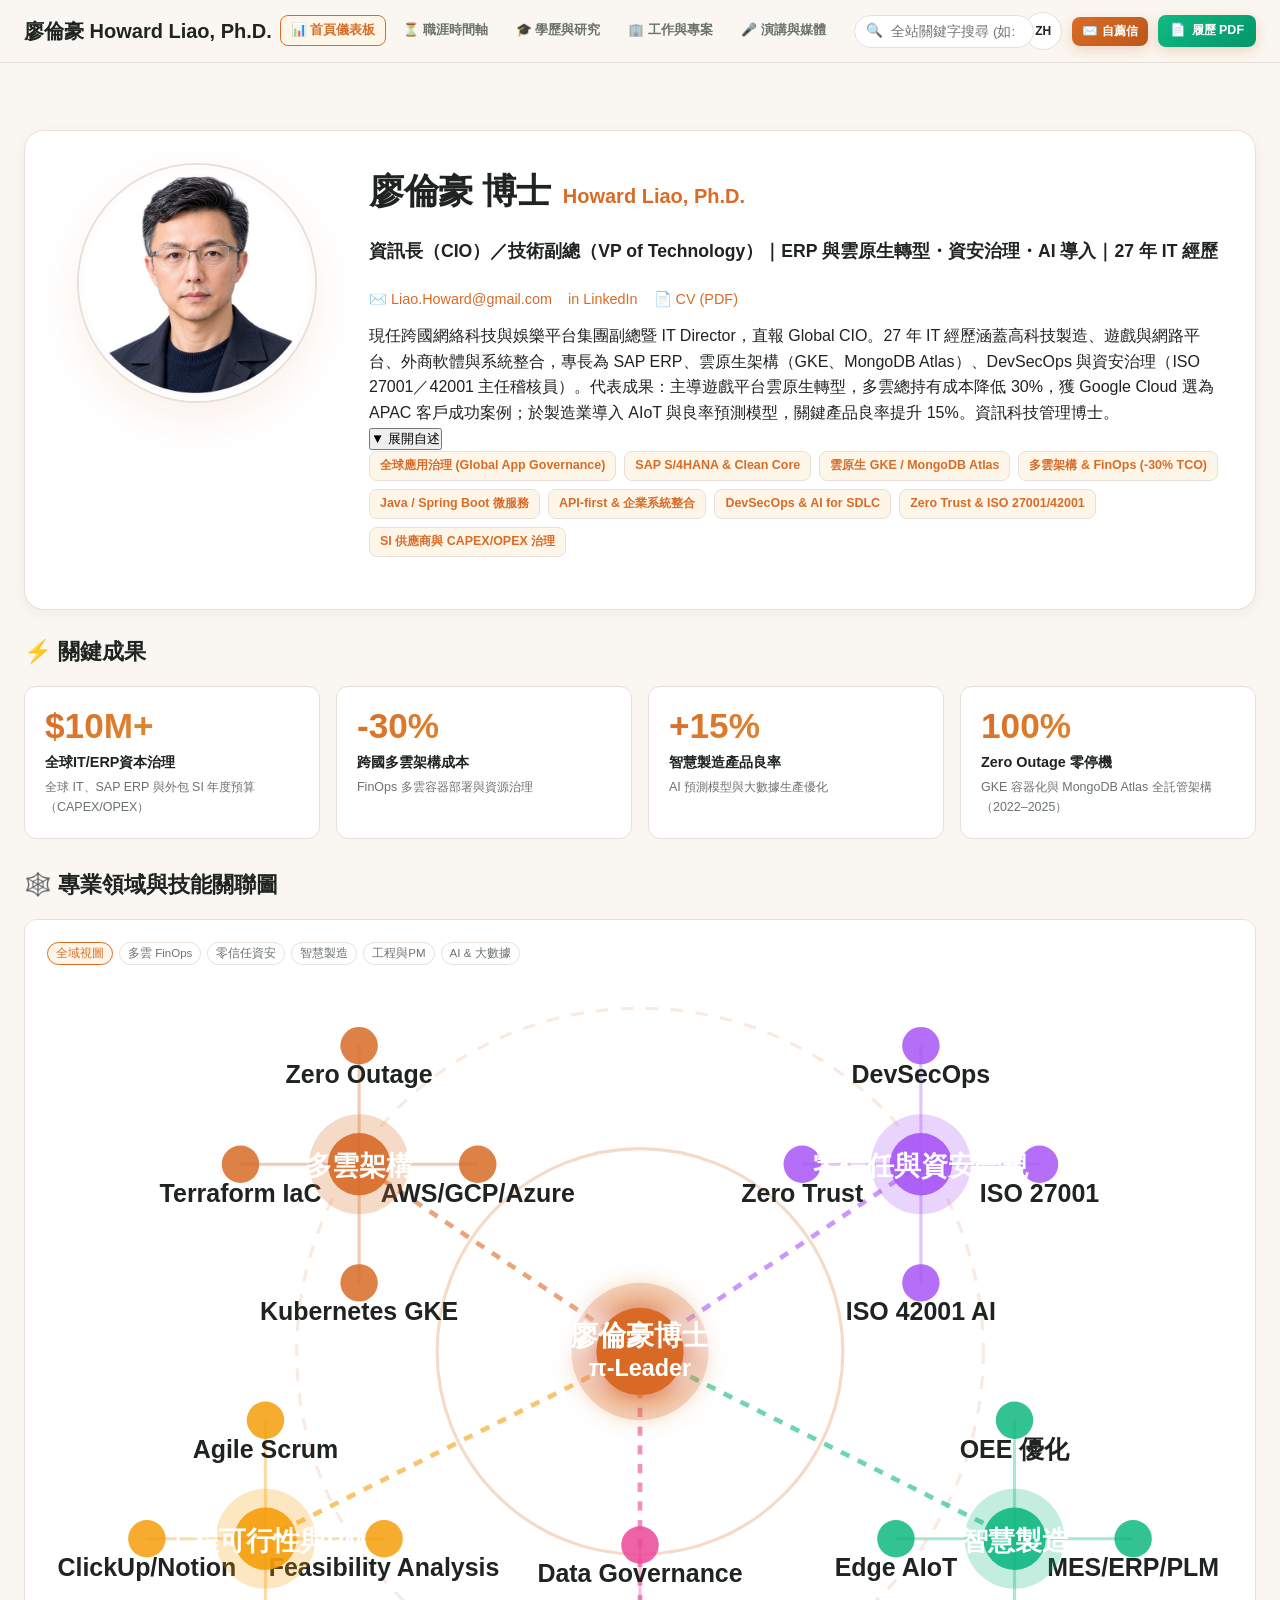
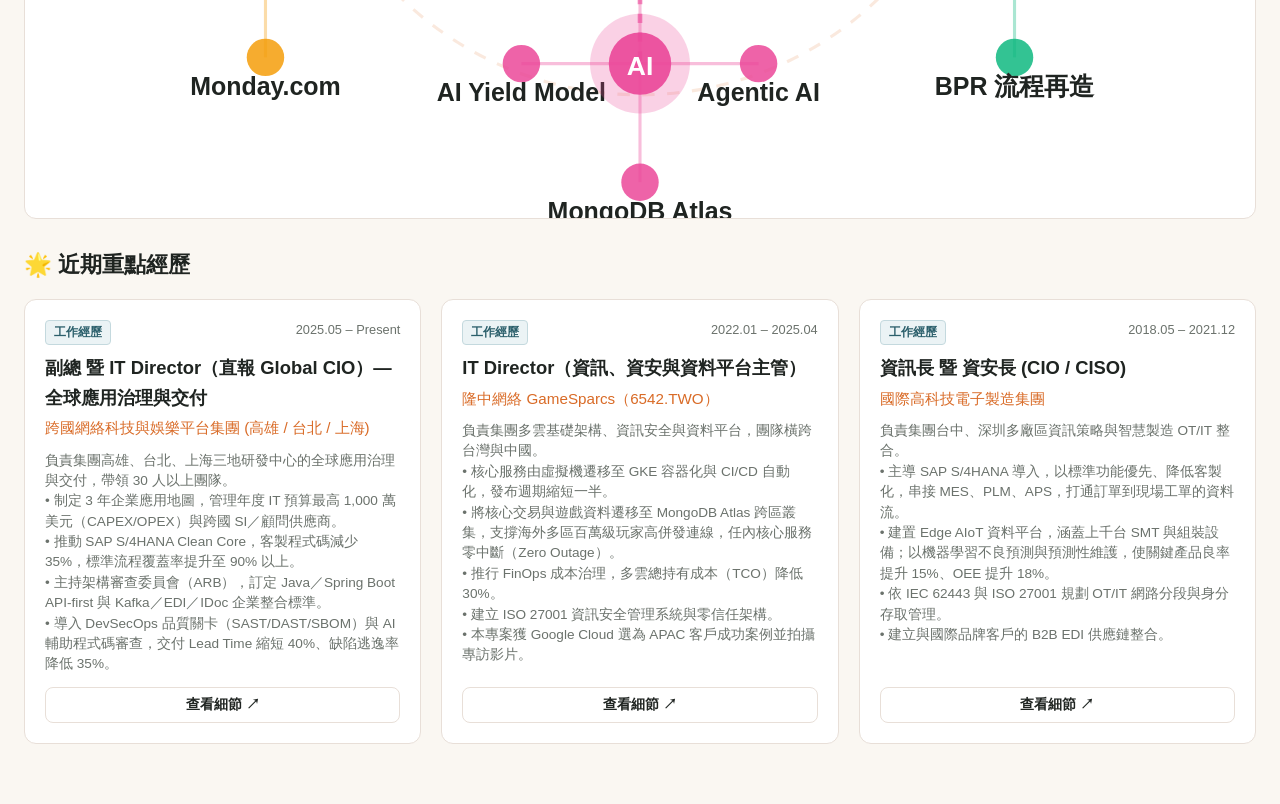
==== commit 4b83de2e: "Fix portrait size, header buttons and mobile tags after theme change" ====
--- a/index.html
+++ b/index.html
@@ -1472,8 +1472,10 @@
 
 /* === 2026-10 portrait refresh: circular headshot on all breakpoints === */
 .hero-portrait-container { aspect-ratio: 1/1 !important; border-radius: 50% !important; background: #ffffff !important; align-self: start; }
+@media (min-width: 769px) { .hero-portrait-container { width: 100% !important; max-width: 240px !important; height: auto !important; margin-left: auto !important; margin-right: auto !important; justify-self: center !important; } }
 .hero-portrait-container img { object-fit: cover !important; object-position: center top !important; }
-.nav-actions .btn-primary { background: linear-gradient(135deg, #D96B27 0%, #BC581A 100%); color: #ffffff; border: none; padding: 8px 16px; border-radius: var(--radius-sm); font-size: 0.85rem; font-weight: 600; cursor: pointer; display: inline-flex; align-items: center; gap: 6px; box-shadow: 0 4px 14px rgba(217, 107, 39, 0.25); transition: var(--transition); }
+.nav-actions .btn-primary { background: linear-gradient(135deg, #D96B27 0%, #BC581A 100%); color: #ffffff; border: none; padding: 8px 16px; border-radius: var(--radius-sm); font-size: 0.85rem; font-weight: 600; cursor: pointer; display: inline-flex; align-items: center; gap: 6px; box-shadow: 0 4px 14px rgba(217, 107, 39, 0.25); transition: var(--transition); white-space: nowrap !important; flex-shrink: 0 !important; }
+.hero-tags .tag-item { white-space: nowrap !important; flex-shrink: 0 !important; display: inline-block !important; }
 </style>
 </head>
 <body>
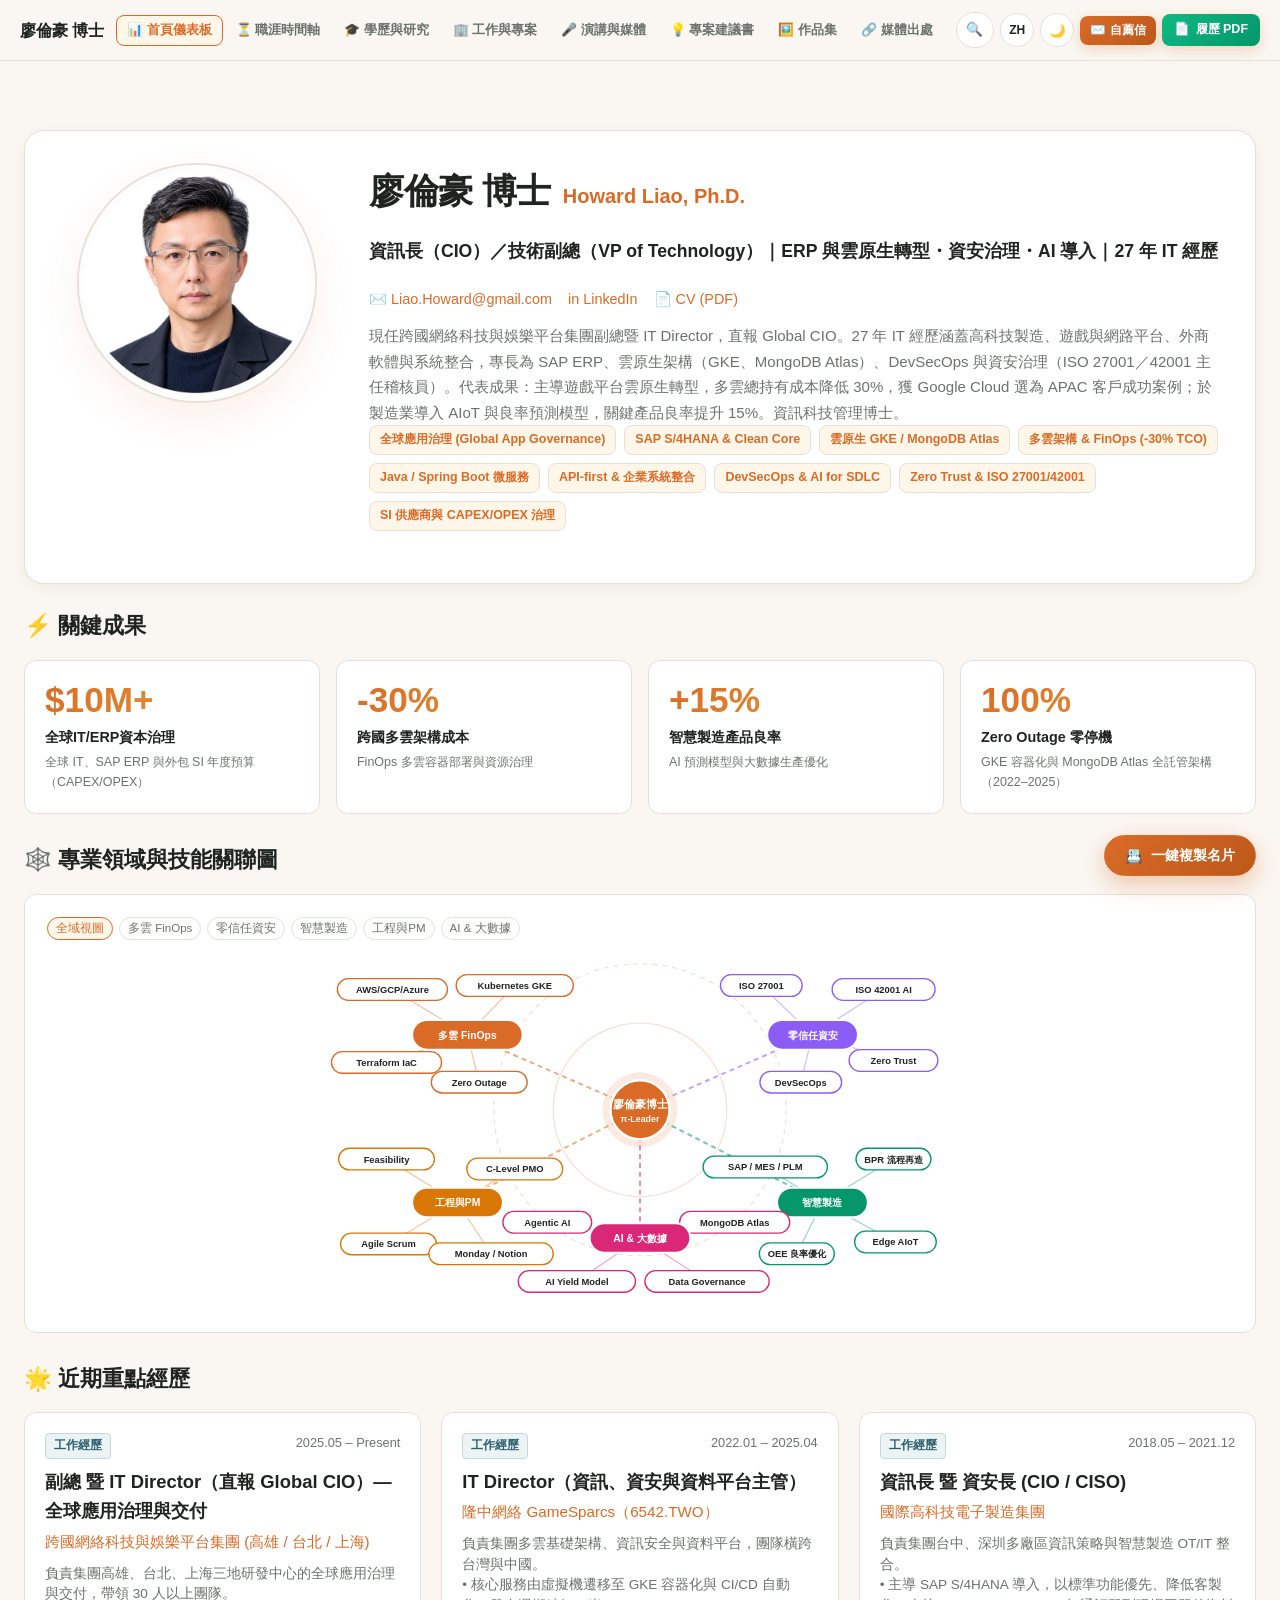
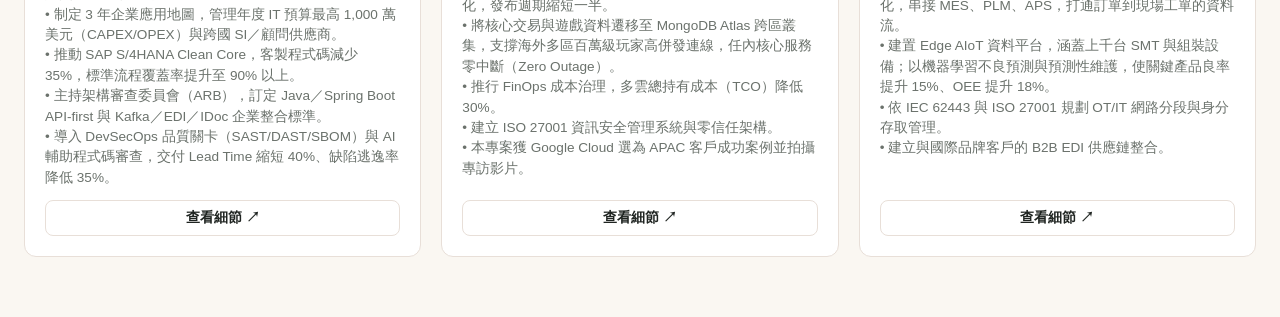
==== commit f82e65e6: "feat(neon-v4): 7-item executive portfolio upgrade (zero-clip nav, dual-theme SVG, WebP thumbs, mobil" ====
--- a/index.html
+++ b/index.html
@@ -1476,6 +1476,366 @@
 .hero-portrait-container img { object-fit: cover !important; object-position: center top !important; }
 .nav-actions .btn-primary { background: linear-gradient(135deg, #D96B27 0%, #BC581A 100%); color: #ffffff; border: none; padding: 8px 16px; border-radius: var(--radius-sm); font-size: 0.85rem; font-weight: 600; cursor: pointer; display: inline-flex; align-items: center; gap: 6px; box-shadow: 0 4px 14px rgba(217, 107, 39, 0.25); transition: var(--transition); white-space: nowrap !important; flex-shrink: 0 !important; }
 .hero-tags .tag-item { white-space: nowrap !important; flex-shrink: 0 !important; display: inline-block !important; }
+
+/* =========================================================
+   NEON EXECUTIVE UPGRADE v4.0 (Dual-Theme, Zero-Clip Nav,
+   Interactive Topology, Warm Portfolio Stage, Mobile Polish)
+   ========================================================= */
+:root, body.pharaoh-theme {
+  --media-stage-bg: linear-gradient(145deg, #FBF6EE 0%, #F2E8D8 100%);
+  --media-stage-border: #E5D9C8;
+  --surface-subtle: #F7F1E7;
+  --surface-elevated: #FFFFFF;
+  --pill-bg: #FEF7E9;
+  --pill-border: #E8DFD8;
+  --badge-dark-bg: rgba(31, 36, 33, 0.78);
+  --badge-dark-text: #FAF7F2;
+  --svg-node-bg: #FFFFFF;
+  --svg-line-muted: rgba(217, 107, 39, 0.22);
+  --code-card-bg: #F8F4EC;
+  --code-card-border: #E5D9C8;
+}
+
+body.dark-mode {
+  color-scheme: dark;
+  --bg-main: #0B1120;
+  --bg-header: rgba(11, 17, 32, 0.92);
+  --bg-card: #131C31;
+  --bg-card-hover: #19243D;
+  --bg-input: #0F172A;
+  --bg-modal: #131C31;
+  --border-color: #26334D;
+  --primary: #F59E0B;
+  --primary-light: #FBBF24;
+  --primary-glow: rgba(245, 158, 11, 0.22);
+  --accent-teal: #38BDF8;
+  --accent-amber: #FBBF24;
+  --accent-gray: #94A3B8;
+  --accent-purple: #C084FC;
+  --text-main: #F1F5F9;
+  --text-muted: #94A3B8;
+  --text-dark: #F8FAFC;
+  --shadow-sm: 0 4px 16px rgba(0, 0, 0, 0.35);
+  --shadow-lg: 0 18px 44px rgba(0, 0, 0, 0.55);
+  --media-stage-bg: linear-gradient(145deg, #0F172A 0%, #1E293B 100%);
+  --media-stage-border: #2D3B55;
+  --surface-subtle: #182238;
+  --surface-elevated: #131C31;
+  --pill-bg: rgba(245, 158, 11, 0.14);
+  --pill-border: rgba(245, 158, 11, 0.35);
+  --badge-dark-bg: rgba(15, 23, 42, 0.85);
+  --badge-dark-text: #F8FAFC;
+  --svg-node-bg: #182238;
+  --svg-line-muted: rgba(245, 158, 11, 0.28);
+  --code-card-bg: #0F172A;
+  --code-card-border: #26334D;
+}
+
+body.dark-mode .nav-tab-btn:hover,
+body.dark-mode .nav-tab-btn.active {
+  background: rgba(245, 158, 11, 0.14);
+  color: var(--primary-light);
+  border-color: var(--primary);
+}
+
+body.dark-mode .tag-item,
+body.dark-mode .verified-badge,
+body.dark-mode .viz-pill-btn {
+  background: var(--surface-subtle);
+  border-color: var(--border-color);
+  color: var(--text-main);
+}
+
+body.dark-mode .viz-pill-btn.active {
+  background: var(--primary);
+  color: #0B1120;
+  border-color: var(--primary);
+}
+
+body.dark-mode .status-badge.verified {
+  background: rgba(16, 185, 129, 0.16);
+  color: #34D399;
+  border-color: rgba(16, 185, 129, 0.35);
+}
+
+body.dark-mode .pwa-install-banner,
+body.dark-mode .mobile-bottom-nav,
+body.dark-mode .mobile-drawer-sheet {
+  background: rgba(19, 28, 49, 0.96);
+  border-color: var(--border-color);
+}
+
+body.dark-mode .hunter-toast {
+  background: rgba(15, 23, 42, 0.96);
+  color: #F8FAFC;
+  border-color: var(--primary);
+}
+
+/* 1. Desktop Navbar Zero-Clipping Architecture */
+.navbar .container {
+  max-width: 1440px;
+  padding: 0 20px;
+}
+
+.navbar .nav-content {
+  display: flex;
+  align-items: center;
+  justify-content: space-between;
+  gap: 10px;
+  flex-wrap: nowrap;
+}
+
+.navbar .brand {
+  flex: 0 0 auto;
+  font-size: 1.02rem;
+  letter-spacing: -0.01em;
+}
+
+.navbar .nav-tabs {
+  display: flex;
+  flex: 1 1 auto;
+  justify-content: center;
+  gap: 2px;
+  list-style: none;
+  overflow-x: auto;
+  scrollbar-width: none;
+  padding: 2px 0;
+  min-width: 0;
+}
+.navbar .nav-tabs::-webkit-scrollbar { display: none; }
+
+.navbar .nav-tab-btn {
+  padding: 6px 8px;
+  font-size: 0.79rem;
+  font-weight: 700;
+  gap: 3px;
+  border-radius: 8px;
+  white-space: nowrap;
+  flex-shrink: 0;
+}
+
+.navbar .nav-actions {
+  flex: 0 0 auto;
+  display: flex;
+  align-items: center;
+  gap: 6px;
+}
+
+/* Expandable Compact Search Pill on Desktop Navbar */
+.navbar .search-box-header {
+  position: relative;
+  display: flex;
+  align-items: center;
+}
+.navbar .search-box-header input {
+  width: 36px;
+  height: 36px;
+  padding: 0 0 0 36px;
+  border-radius: 999px;
+  cursor: pointer;
+  background: var(--bg-input);
+  border: 1px solid var(--border-color);
+  color: transparent;
+  transition: width 0.25s ease, padding 0.25s ease, color 0.2s ease, border-color 0.2s ease;
+}
+.navbar .search-box-header input::placeholder {
+  color: transparent;
+}
+.navbar .search-box-header:hover input,
+.navbar .search-box-header input:focus,
+.navbar .search-box-header input:not(:placeholder-shown) {
+  width: 170px;
+  padding: 6px 12px 6px 34px;
+  color: var(--text-main);
+  cursor: text;
+}
+.navbar .search-box-header:hover input::placeholder,
+.navbar .search-box-header input:focus::placeholder {
+  color: var(--text-muted);
+}
+.navbar .search-box-header .search-icon {
+  left: 10px;
+  font-size: 0.85rem;
+}
+
+.navbar .btn-icon {
+  width: 34px;
+  height: 34px;
+  padding: 0;
+  flex-shrink: 0;
+}
+
+.navbar .nav-actions .btn-primary {
+  padding: 7px 12px;
+  font-size: 0.8rem;
+  white-space: nowrap;
+}
+
+@media (min-width: 769px) and (max-width: 1380px) {
+  .navbar .brand-text-en-ext { display: none; }
+  .navbar .nav-tab-btn {
+    padding: 6px 8px;
+    font-size: 0.78rem;
+  }
+  .navbar .nav-actions .btn-primary {
+    padding: 6px 10px;
+    font-size: 0.76rem;
+  }
+}
+
+/* 2. Desktop Hero Summary Fix (Never show unstyled toggle button on desktop) */
+.summary-toggle-btn {
+  display: none;
+}
+.hero-summary-collapsed {
+  max-height: none;
+  overflow: visible;
+  font-size: 0.94rem;
+  line-height: 1.7;
+  color: var(--text-muted);
+}
+
+@media (max-width: 768px) {
+  .hero-summary-collapsed {
+    position: relative;
+    max-height: 76px;
+    overflow: hidden;
+    font-size: 0.84rem;
+    line-height: 1.6;
+    -webkit-mask-image: linear-gradient(180deg, #000 62%, transparent 100%);
+    mask-image: linear-gradient(180deg, #000 62%, transparent 100%);
+  }
+  .hero-summary-collapsed.expanded {
+    max-height: none;
+    -webkit-mask-image: none;
+    mask-image: none;
+  }
+  .summary-toggle-btn {
+    display: inline-flex;
+    align-items: center;
+    gap: 4px;
+    margin-top: 6px;
+    padding: 4px 12px;
+    border-radius: 999px;
+    background: var(--pill-bg);
+    border: 1px solid var(--pill-border);
+    color: var(--primary);
+    font-size: 0.76rem;
+    font-weight: 800;
+    cursor: pointer;
+  }
+  /* Fix right-edge clipping of Hero skill tags on 390px mobile */
+  .hero-tags {
+    display: flex !important;
+    flex-wrap: wrap !important;
+    overflow: visible !important;
+    gap: 6px !important;
+    padding-bottom: 0 !important;
+  }
+  .hero-tags .tag-item {
+    font-size: 0.74rem !important;
+    padding: 4px 10px !important;
+    white-space: nowrap;
+  }
+}
+
+/* 3. Portfolio Gallery Warm Stage & Skeleton Shimmer */
+.gallery-stage {
+  position: relative;
+  width: 100%;
+  height: 210px;
+  background: var(--media-stage-bg);
+  border: 1px solid var(--media-stage-border);
+  border-radius: var(--radius-sm);
+  overflow: hidden;
+  display: flex;
+  align-items: center;
+  justify-content: center;
+  padding: 10px;
+  margin-bottom: 10px;
+}
+.gallery-stage img {
+  max-width: 100%;
+  max-height: 100%;
+  width: auto;
+  height: auto;
+  object-fit: contain;
+  border-radius: 4px;
+  box-shadow: 0 4px 14px rgba(0, 0, 0, 0.08);
+  transition: transform 0.25s ease, opacity 0.25s ease;
+}
+.gallery-item:hover .gallery-stage img {
+  transform: scale(1.03);
+}
+.gallery-zoom-badge {
+  position: absolute;
+  bottom: 8px;
+  right: 8px;
+  background: var(--badge-dark-bg);
+  color: var(--badge-dark-text);
+  font-size: 0.7rem;
+  font-weight: 700;
+  padding: 3px 8px;
+  border-radius: 999px;
+}
+
+/* 4. Interactive 4-Tier Proposal Topology Cards */
+.topology-tier-card {
+  background: var(--surface-subtle);
+  padding: 15px;
+  border-radius: var(--radius-sm);
+  border: 1px solid var(--border-color);
+  cursor: pointer;
+  transition: transform 0.2s ease, box-shadow 0.2s ease, border-color 0.2s ease;
+}
+.topology-tier-card:hover {
+  transform: translateY(-2px);
+  box-shadow: var(--shadow-sm);
+}
+.topology-tier-card.active {
+  background: var(--bg-card);
+  box-shadow: var(--shadow-lg);
+  border-color: var(--primary);
+}
+.topology-contract-panel {
+  background: var(--code-card-bg);
+  border: 1px solid var(--code-card-border);
+  border-left: 4px solid var(--primary);
+  border-radius: var(--radius-sm);
+  padding: 14px 16px;
+  margin-bottom: 14px;
+  transition: var(--transition);
+}
+.node-pill {
+  display: inline-block;
+  background: var(--pill-bg) !important;
+  color: var(--text-main) !important;
+  border: 1px solid var(--pill-border) !important;
+  padding: 2px 10px;
+  border-radius: 999px;
+  font-size: 0.75rem;
+  font-weight: 700;
+  margin: 2px 4px 2px 0;
+}
+
+/* 5. Theme-aware Pipeline Detail Card */
+#pipeline-detail-card {
+  background: var(--code-card-bg) !important;
+  border: 1px solid var(--code-card-border) !important;
+  color: var(--text-main) !important;
+}
+
+/* 6. Refined Print Isolation */
+@media print {
+  .mobile-bottom-nav,
+  .mobile-drawer-overlay,
+  .hunter-toast,
+  .summary-toggle-btn,
+  .quick-contact-fab {
+    display: none !important;
+  }
+}
+
 </style>
 </head>
 <body>
@@ -1484,7 +1844,7 @@
   <header class="navbar">
     <div class="container nav-content">
       <div class="brand" onclick="window.location.reload();">
-        <span class="brand-text-desktop" style="white-space:nowrap;">廖倫豪 Howard Liao, Ph.D.</span>
+        <span class="brand-text-desktop" style="white-space:nowrap;">廖倫豪 博士<span class="brand-text-en-ext"> · Howard Liao, Ph.D.</span></span>
         <span class="brand-text-mobile">廖倫豪 博士</span>
       </div>
 
@@ -1548,7 +1908,7 @@
   <div class="modal-overlay" id="modal-lightbox">
     <div class="modal-container" style="max-width:900px; text-align:center; background:#000;">
       <button class="modal-close-btn">&times;</button>
-      <img src="" alt="Zoomed view" style="max-width:100%; max-height:75vh; object-fit:contain; border-radius:var(--radius-sm);">
+      <img src="[data-uri]" alt="Zoomed view" style="max-width:100%; max-height:75vh; object-fit:contain; border-radius:var(--radius-sm);">
       <div class="lightbox-caption" style="margin-top:12px; color:#94a3b8; font-size:0.9rem;"></div>
     </div>
   </div>
@@ -1577,7 +1937,7 @@
         </div>
 
         <div style="font-size:0.88rem; color:var(--text-muted); line-height:1.6; margin-bottom:18px; background:var(--bg-input); padding:12px 14px; border-radius:var(--radius-sm); border-left:3px solid var(--primary-light);">
-          本專案建議書與高階履歷包含跨國集團技術架構細節與商業機密。請輸入您的公務公務信箱與機構稱謂，通過身分核驗後系統將立即為您解鎖完整檔案。
+          本專案建議書與高階履歷包含跨國集團技術架構細節與商業機密。請輸入您的公務信箱與機構稱謂，通過身分核驗後系統將立即為您解鎖完整檔案。
         </div>
 
         <form id="form-clearance" onsubmit="window.submitAccessClearance(event)">
@@ -5015,12 +5375,20 @@
   });
 
   function initTheme() {
-    state.theme = 'pharaoh';
-    localStorage.setItem('hl_theme', 'pharaoh');
-    document.body.classList.add('pharaoh-theme');
-    document.documentElement.style.colorScheme = 'light';
+    const saved = localStorage.getItem('hl_theme');
+    if (!state.theme || state.theme === 'light') {
+      state.theme = (saved === 'dark') ? 'dark' : 'pharaoh';
+    }
+    const isDark = state.theme === 'dark';
+    document.body.classList.toggle('dark-mode', isDark);
+    document.body.classList.toggle('pharaoh-theme', !isDark);
+    document.documentElement.style.colorScheme = isDark ? 'dark' : 'light';
     const themeBtn = document.getElementById('theme-toggle-btn');
-    if (themeBtn) themeBtn.style.display = 'none';
+    if (themeBtn) {
+      themeBtn.style.display = 'inline-flex';
+      themeBtn.innerHTML = isDark ? '<span>☀️</span>' : '<span>🌙</span>';
+      themeBtn.title = isDark ? '切換至埃及法老溫暖明亮模式' : '切換至曜石黑戰情模式';
+    }
   }
 
   async function loadData() {
@@ -5068,9 +5436,13 @@
     });
 
     document.getElementById('theme-toggle-btn').addEventListener('click', () => {
-      state.theme = state.theme === 'dark' ? 'light' : 'dark';
+      state.theme = state.theme === 'dark' ? 'pharaoh' : 'dark';
       localStorage.setItem('hl_theme', state.theme);
       initTheme();
+      if (typeof renderSVGTechRadar === 'function') renderSVGTechRadar();
+      if (typeof showHunterToast === 'function') {
+        showHunterToast(state.theme === 'dark' ? '🌙 已切換至曜石黑戰情模式 (Deep Obsidian)' : '☀️ 已切換至埃及法老暖明亮模式 (Egyptian Pharaoh)');
+      }
     });
 
     document.getElementById('lang-toggle-btn').addEventListener('click', () => {
@@ -5294,7 +5666,7 @@
     document.querySelectorAll('.bottom-nav-item').forEach(btn => {
       btn.classList.toggle('active', btn.getAttribute('data-tab') === tabKey);
     });
-    window.scrollTo({ top: 0, behavior: 'smooth' });
+    window.scrollTo(0, 0);
   }
   window.switchTab = switchTab;
 
@@ -5849,88 +6221,146 @@
     renderTimelineView();
   };
 
-  // Chart 2: Tech Radar / Network
+  // Chart 2: Tech Radar / Network (Neon High-Contrast Collision-Free Topology)
   function renderSVGTechRadar() {
     const container = document.getElementById('svg-tech-radar');
     if (!container) return;
 
+    const isEn = state.currentLang === 'en';
+    const isJp = state.currentLang === 'jp';
+
     const clusters = [
-      { id: 'cloud', name: '多雲架構 FinOps', color: '#D96B27', cx: 100, cy: 60, skills: ['AWS/GCP/Azure', 'Kubernetes GKE', 'Terraform IaC', 'Zero Outage'] },
-      { id: 'security', name: '零信任與資安合規', color: '#a855f7', cx: 280, cy: 60, skills: ['ISO 27001', 'ISO 42001 AI', 'Zero Trust', 'DevSecOps'] },
-      { id: 'factory', name: '智慧製造 OT/IT', color: '#10b981', cx: 310, cy: 180, skills: ['MES/ERP/PLM', 'BPR 流程再造', 'Edge AIoT', 'OEE 優化'] },
-      { id: 'pm', name: '工程可行性與PM', color: '#f59e0b', cx: 70, cy: 180, skills: ['Feasibility Analysis', 'Monday.com', 'ClickUp/Notion', 'Agile Scrum'] },
-      { id: 'ai', name: 'AI & 大數據平台', color: '#ec4899', cx: 190, cy: 220, skills: ['Agentic AI', 'MongoDB Atlas', 'AI Yield Model', 'Data Governance'] }
+      {
+        id: 'cloud',
+        name: isEn ? 'Multi-Cloud & FinOps' : (isJp ? 'マルチクラウド FinOps' : '多雲架構 FinOps'),
+        short: isEn ? 'Cloud FinOps' : '多雲 FinOps',
+        query: '雲',
+        color: '#D96B27',
+        cx: 145, cy: 86,
+        skills: [
+          { label: 'AWS/GCP/Azure', dx: -76, dy: -46 },
+          { label: 'Kubernetes GKE', dx: 48, dy: -50 },
+          { label: 'Terraform IaC', dx: -82, dy: 28 },
+          { label: 'Zero Outage', dx: 12, dy: 48 }
+        ]
+      },
+      {
+        id: 'security',
+        name: isEn ? 'Zero-Trust & Compliance' : (isJp ? 'ゼロトラスト & 統制' : '零信任與資安合規'),
+        short: isEn ? 'Zero Trust' : '零信任資安',
+        query: '資安',
+        color: '#8B5CF6',
+        cx: 495, cy: 86,
+        skills: [
+          { label: 'ISO 27001', dx: -52, dy: -50 },
+          { label: 'ISO 42001 AI', dx: 72, dy: -46 },
+          { label: 'Zero Trust', dx: 82, dy: 26 },
+          { label: 'DevSecOps', dx: -12, dy: 48 }
+        ]
+      },
+      {
+        id: 'pm',
+        name: isEn ? 'Engineering & PMO' : (isJp ? 'エンジニアリング PM' : '工程可行性與PM'),
+        short: isEn ? 'Eng & PM' : '工程與PM',
+        query: '管理',
+        color: '#D97706',
+        cx: 135, cy: 256,
+        skills: [
+          { label: 'Feasibility', dx: -72, dy: -44 },
+          { label: 'Agile Scrum', dx: -70, dy: 42 },
+          { label: 'Monday / Notion', dx: 34, dy: 52 },
+          { label: 'C-Level PMO', dx: 58, dy: -34 }
+        ]
+      },
+      {
+        id: 'factory',
+        name: isEn ? 'Smart Mfg OT/IT' : (isJp ? 'スマート製造 OT/IT' : '智慧製造 OT/IT'),
+        short: isEn ? 'Smart Mfg' : '智慧製造',
+        query: '製造',
+        color: '#059669',
+        cx: 505, cy: 256,
+        skills: [
+          { label: 'SAP / MES / PLM', dx: -58, dy: -36 },
+          { label: 'BPR 流程再造', dx: 72, dy: -44 },
+          { label: 'Edge AIoT', dx: 74, dy: 40 },
+          { label: 'OEE 良率優化', dx: -26, dy: 52 }
+        ]
+      },
+      {
+        id: 'ai',
+        name: isEn ? 'Enterprise AI & Data' : (isJp ? 'AI & データ基盤' : 'AI & 大數據平台'),
+        short: isEn ? 'AI & Data' : 'AI & 大數據',
+        query: 'AI',
+        color: '#DB2777',
+        cx: 320, cy: 292,
+        skills: [
+          { label: 'Agentic AI', dx: -94, dy: -16 },
+          { label: 'MongoDB Atlas', dx: 96, dy: -16 },
+          { label: 'AI Yield Model', dx: -64, dy: 44 },
+          { label: 'Data Governance', dx: 68, dy: 44 }
+        ]
+      }
     ];
 
+    const centerCX = 320, centerCY = 162;
     let linesSVG = '';
     let nodesSVG = '';
-    const centerCX = 190, centerCY = 120;
 
     clusters.forEach(c => {
-      linesSVG += `<line x1="${centerCX}" y1="${centerCY}" x2="${c.cx}" y2="${c.cy}" stroke="${c.color}" stroke-width="1.5" stroke-dasharray="3,3" opacity="0.6"/>`;
-      
-      c.skills.forEach((sk, idx) => {
-        const angle = (idx * (360 / c.skills.length)) * (Math.PI / 180);
-        const radius = 38;
-        const sx = c.cx + Math.cos(angle) * radius;
-        const sy = c.cy + Math.sin(angle) * radius;
-
-        linesSVG += `<line x1="${c.cx}" y1="${c.cy}" x2="${sx}" y2="${sy}" stroke="${c.color}" stroke-width="1" opacity="0.35"/>`;
-        
+      linesSVG += `<line x1="${centerCX}" y1="${centerCY}" x2="${c.cx}" y2="${c.cy}" stroke="${c.color}" stroke-width="2" stroke-dasharray="5,4" opacity="0.55"/>`;
+
+      c.skills.forEach(sk => {
+        const sx = c.cx + sk.dx;
+        const sy = c.cy + sk.dy;
+        const pillW = Math.max(76, sk.label.length * 7.2 + 18);
+        linesSVG += `<line x1="${c.cx}" y1="${c.cy}" x2="${sx}" y2="${sy}" stroke="${c.color}" stroke-width="1.25" opacity="0.4"/>`;
         nodesSVG += `
-          <g class="radar-node-sub cluster-${c.id}" transform="translate(${sx},${sy})" onclick="window.showSkillTooltip('${sk}', '${c.name}', '${c.color}')" style="cursor:pointer; transition:all 0.3s ease;">
-            <circle r="6" fill="${c.color}" opacity="0.85" class="pulse-node" style="color:${c.color};"/>
-            <text y="12" fill="#1F2421" font-size="8" text-anchor="middle" font-weight="700">${sk}</text>
+          <g class="radar-node-sub cluster-${c.id}" transform="translate(${sx},${sy})" onclick="window.showSkillTooltip('${sk.label}', '${c.name}', '${c.color}', '${c.query}')" style="cursor:pointer; transition:all 0.25s ease;">
+            <rect x="${-pillW/2}" y="-11" width="${pillW}" height="22" rx="11" fill="var(--svg-node-bg)" stroke="${c.color}" stroke-width="1.35"/>
+            <text y="3.5" fill="var(--text-main)" font-size="9.5" text-anchor="middle" font-weight="700">${sk.label}</text>
           </g>
         `;
       });
 
+      const hubW = Math.max(92, c.short.length * 10 + 22);
       nodesSVG += `
-        <g class="radar-node-hub cluster-${c.id}" transform="translate(${c.cx},${c.cy})" onclick="window.showSkillTooltip('${c.name}', '主技術聚落', '${c.color}')" style="cursor:pointer; transition:all 0.3s ease;">
-          <circle r="16" fill="${c.color}" opacity="0.25"/>
-          <circle r="10" fill="${c.color}" opacity="0.9" class="pulse-node" style="color:${c.color};"/>
-          <text y="3.5" fill="#ffffff" font-size="8.5" text-anchor="middle" font-weight="800">${c.name.split(' ')[0]}</text>
+        <g class="radar-node-hub cluster-${c.id}" transform="translate(${c.cx},${c.cy})" onclick="window.showSkillTooltip('${c.name}', '${isEn ? 'Core Domain Cluster' : '核心技術聚落'}', '${c.color}', '${c.query}')" style="cursor:pointer; transition:all 0.25s ease;">
+          <rect x="${-hubW/2}" y="-15" width="${hubW}" height="30" rx="15" fill="${c.color}" stroke="var(--bg-card)" stroke-width="2"/>
+          <text y="4" fill="#FFFFFF" font-size="10.5" text-anchor="middle" font-weight="800">${c.short}</text>
         </g>
       `;
     });
 
     container.innerHTML = `
-      <div style="position:relative; width:100%; height:100%;">
-        <div class="viz-filter-pills">
-          <button class="viz-pill-btn active" onclick="window.filterRadarCluster('all')">全域視圖</button>
-          <button class="viz-pill-btn" onclick="window.filterRadarCluster('cloud')">多雲 FinOps</button>
-          <button class="viz-pill-btn" onclick="window.filterRadarCluster('security')">零信任資安</button>
-          <button class="viz-pill-btn" onclick="window.filterRadarCluster('factory')">智慧製造</button>
-          <button class="viz-pill-btn" onclick="window.filterRadarCluster('pm')">工程與PM</button>
-          <button class="viz-pill-btn" onclick="window.filterRadarCluster('ai')">AI & 大數據</button>
+      <div style="position:relative; width:100%;">
+        <div class="viz-filter-pills" style="margin-bottom:10px;">
+          <button class="viz-pill-btn active" onclick="window.filterRadarCluster('all')">${isEn ? 'All Domains' : '全域視圖'}</button>
+          <button class="viz-pill-btn" onclick="window.filterRadarCluster('cloud')">${isEn ? 'Cloud FinOps' : '多雲 FinOps'}</button>
+          <button class="viz-pill-btn" onclick="window.filterRadarCluster('security')">${isEn ? 'Zero Trust' : '零信任資安'}</button>
+          <button class="viz-pill-btn" onclick="window.filterRadarCluster('factory')">${isEn ? 'Smart Mfg' : '智慧製造'}</button>
+          <button class="viz-pill-btn" onclick="window.filterRadarCluster('pm')">${isEn ? 'Eng & PM' : '工程與PM'}</button>
+          <button class="viz-pill-btn" onclick="window.filterRadarCluster('ai')">${isEn ? 'AI & Data' : 'AI & 大數據'}</button>
         </div>
 
-        <svg width="100%" height="220" viewBox="0 0 380 260" style="overflow:visible;">
-          <defs>
-            <filter id="glow-effect" x="-20%" y="-20%" width="140%" height="140%">
-              <feGaussianBlur stdDeviation="3" result="blur" />
-              <feComposite in="SourceGraphic" in2="blur" operator="over" />
-            </filter>
-          </defs>
-
-          <circle cx="${centerCX}" cy="${centerCY}" r="110" fill="none" stroke="rgba(217,107,39,0.15)" stroke-width="1" stroke-dasharray="4,4" class="spin-ring"/>
-          <circle cx="${centerCX}" cy="${centerCY}" r="65" fill="none" stroke="rgba(217,107,39,0.25)" stroke-width="1"/>
+        <svg width="100%" viewBox="0 0 640 365" style="display:block; max-height:360px; overflow:visible;">
+          <circle cx="${centerCX}" cy="${centerCY}" r="148" fill="none" stroke="var(--svg-line-muted)" stroke-width="1.2" stroke-dasharray="5,5"/>
+          <circle cx="${centerCX}" cy="${centerCY}" r="88" fill="none" stroke="var(--svg-line-muted)" stroke-width="1.2"/>
 
           ${linesSVG}
 
-          <g transform="translate(${centerCX},${centerCY})" filter="url(#glow-effect)" style="cursor:pointer;">
-            <circle r="22" fill="#D96B27" opacity="0.25" class="pulse-node" style="color:#D96B27;"/>
-            <circle r="14" fill="#D96B27"/>
-            <text y="-2" fill="#ffffff" font-size="9" text-anchor="middle" font-weight="900">廖倫豪博士</text>
-            <text y="8" fill="#FFFFFF" font-size="7.5" text-anchor="middle" font-weight="700">π-Leader</text>
+          <g transform="translate(${centerCX},${centerCY})" style="cursor:pointer;" onclick="window.filterRadarCluster('all')">
+            <circle r="38" fill="var(--primary)" opacity="0.14"/>
+            <circle r="30" fill="var(--primary)" stroke="var(--bg-card)" stroke-width="2.5"/>
+            <text y="-2" fill="#FFFFFF" font-size="11" text-anchor="middle" font-weight="900">${isEn ? 'Dr. Liao' : '廖倫豪博士'}</text>
+            <text y="12" fill="#FFF7ED" font-size="9" text-anchor="middle" font-weight="700">π-Leader</text>
           </g>
 
           ${nodesSVG}
         </svg>
 
-        <div id="radar-tooltip-box" style="display:none; position:absolute; bottom:10px; right:10px; background:rgba(255,255,255,0.96); border:1px solid var(--primary); backdrop-filter:blur(8px); padding:10px 14px; border-radius:8px; font-size:0.8rem; color:#1F2421; box-shadow:0 8px 24px rgba(0,0,0,0.6); max-width:220px; z-index:100;">
-          <div id="radar-tooltip-title" style="font-weight:800; color:var(--primary-light); margin-bottom:4px;"></div>
-          <div id="radar-tooltip-body" style="font-size:0.75rem; color:#94a3b8; line-height:1.4;"></div>
+        <div id="radar-tooltip-box" style="display:none; position:absolute; bottom:8px; right:8px; background:var(--bg-card); border:1px solid var(--primary); padding:10px 14px; border-radius:10px; font-size:0.8rem; color:var(--text-main); box-shadow:var(--shadow-lg); max-width:250px; z-index:100;">
+          <div id="radar-tooltip-title" style="font-weight:800; color:var(--primary); margin-bottom:4px;"></div>
+          <div id="radar-tooltip-body" style="font-size:0.76rem; color:var(--text-muted); line-height:1.45;"></div>
         </div>
       </div>
     `;
@@ -6502,91 +6932,202 @@
     }
   };
 
+  window.selectTopologyTier = function(tierId) {
+    const tiers = {
+      L1: {
+        title: 'L1 前端互動與智慧協同層 — 治理契約與 SLA',
+        sla: 'RAG Precision ≥ 95% · SSO/RBAC 權限同步 < 50ms · 25+ 格式解析',
+        controls: 'ISO 27001 A.5.15 (存取控制) · ISO 42001 透明度標記 · 會議語音自動去識別化',
+        detail: '所有 WebChat / Teams / Slack 請求均強制綁定企業 AD/Entra ID 身分與檔案級 ACL，檢索結果自動過濾無權限文件，確保「看得到才問得到」。'
+      },
+      L2: {
+        title: 'L2 智慧製造 AutoML 預測大腦 — 治理契約與 SLA',
+        sla: '模型推論延遲 < 200ms · 良率預測準確率 ≥ 92% · 產線零中斷',
+        controls: 'ISO 42001 模型漂移監控 (Drift Alert) · Domain Twin™ 版本簽章 · OT/IT 單向隔離',
+        detail: '針對生醫製造發酵萃取、精密刀具磨耗與微波量測數據建立結構化預測模型，推論建議僅透過審核通道送達 MES/SCADA，絕不繞過安全聯鎖直接寫入機台 PLC。'
+      },
+      L3: {
+        title: 'L3 多模型調度與智慧安全網關 — 治理契約與 SLA',
+        sla: 'Token FinOps 降本 20–40% · 毫秒級 Multi-Provider Failover · Zero Outage',
+        controls: 'PII / 機敏圖面自動遮罩 (DLP) · 地端模型優先路由 · 100% Prompt/Response 審計日誌',
+        detail: '以單一 OpenAI 相容閘道聚合 250+ 模型，依任務複雜度與資料機密等級動態路由（機敏研發與配方資料強制鎖定地端 VPC，一般行政協作走雲端高性價比模型）。'
+      },
+      L4: {
+        title: 'L4 上市櫃監管合規與智財無菌底座 — 治理契約與 SLA',
+        sla: 'IP Clean Room 租戶 100% 物理/邏輯隔離 · 稽核軌跡保存 ≥ 5 年',
+        controls: '金管會生成式 AI 六大原則 · 證交所上市上櫃資通安全管控標準 · 內控第 9 條之 1',
+        detail: '為跨國品牌與生醫客戶建置獨立 IP Clean Room 知識庫與加密金鑰 (BYOK)，搭配 4-Gate 產前門禁聯鎖與不可篡改 Audit Trail，隨時滿足董事會與外部會計師稽核。'
+      }
+    };
+    const info = tiers[tierId] || tiers.L1;
+    document.querySelectorAll('.topology-tier-card').forEach(el => {
+      el.classList.toggle('active', el.dataset.tier === tierId);
+    });
+    const panel = document.getElementById('topology-contract-panel');
+    if (panel) {
+      panel.innerHTML = `
+        <div style="display:flex; justify-content:space-between; align-items:center; flex-wrap:wrap; gap:8px; margin-bottom:6px;">
+          <strong style="color:var(--primary); font-size:0.9rem;">⚡ ${info.title}</strong>
+          <span class="status-badge verified" style="font-size:0.72rem;">${info.sla}</span>
+        </div>
+        <div style="font-size:0.82rem; color:var(--text-main); line-height:1.55; margin-bottom:6px;">${info.detail}</div>
+        <div style="font-size:0.76rem; color:var(--text-muted);"><strong>合規對照：</strong>${info.controls}</div>
+      `;
+    }
+  };
+
   function renderProposalView() {
     const page = document.getElementById('page-proposal');
     if (!page) return;
+    const isEn = state.currentLang === 'en';
+    const isJp = state.currentLang === 'jp';
 
     page.innerHTML = `
       <div class="container" style="padding-top: 10px;">
         <!-- Interactive Sub-tab Switcher -->
         <div class="proposal-subnav">
           <button class="proposal-subtab-btn active" id="subtab-btn-all" onclick="window.switchProposalSection('all')">
-            📑 展開全覽 (All)
+            📑 ${isEn ? 'All Blueprints' : (isJp ? '全体表示' : '展開全覽 (All)')}
           </button>
           <button class="proposal-subtab-btn" id="subtab-btn-serviceagent" onclick="window.switchProposalSection('serviceagent')">
-            🤖 建議書一：ServiceAgent AI 中控平台
+            🤖 ${isEn ? 'P1: Enterprise AI Dual-Hub' : '建議書一：AI 雙中樞與上市櫃合規旗艦平台'}
           </button>
           <button class="proposal-subtab-btn" id="subtab-btn-chatgpt" onclick="window.switchProposalSection('chatgpt')">
-            🚀 建議書二：ChatGPT Enterprise 藍圖
+            🚀 ${isEn ? 'P2: ChatGPT Enterprise' : '建議書二：ChatGPT Enterprise 藍圖'}
           </button>
           <button class="proposal-subtab-btn" id="subtab-btn-aisdlc" onclick="window.switchProposalSection('aisdlc')">
-            🛡️ 建議書三：AISDLC 雙軌開發治理
+            🛡️ ${isEn ? 'P3: AISDLC Governance' : '建議書三：AISDLC 雙軌開發治理'}
           </button>
           <button class="proposal-subtab-btn" id="subtab-btn-policy" onclick="window.switchProposalSection('policy')">
-            📜 附件四：AI 治理辦法與規範
+            📜 ${isEn ? 'A4: AI Governance Policy' : '附件四：AI 治理辦法與規範'}
           </button>
         </div>
 
         <!-- ========================================== -->
-        <!-- PROPOSAL 1: ServiceAgent Enterprise AI Platform -->
+        <!-- PROPOSAL 1: ServiceAgent Enterprise AI Platform (Upgraded 4-Tier Full-Stack Flagship) -->
         <!-- ========================================== -->
         <div id="section-serviceagent" class="proposal-content-section" style="margin-bottom:36px;">
           <div class="hero-card" style="margin-top:0; margin-bottom:20px; border-color:var(--primary-light);">
             <div style="grid-column: 1 / -1;">
               <div style="display:flex; justify-content:space-between; align-items:center; margin-bottom:12px; flex-wrap:wrap; gap:10px;">
-                <span class="status-badge verified" style="font-size:0.85rem; padding:4px 12px;">📄 建議書一：企業 AI 中控平台提案（範例）</span>
-                <span style="font-size:0.85rem; color:var(--text-muted);">專案負責人：廖倫豪 博士 (Howard Liao, Ph.D.)</span>
+                <span class="status-badge verified" style="font-size:0.85rem; padding:4px 12px;">📄 ${isEn ? 'Board-Level Strategic Blueprint (Flagship Edition)' : '建議書一：企業董事會專案服務建議書 (旗艦版)'}</span>
+                <span style="font-size:0.85rem; color:var(--text-muted);">${isEn ? 'Lead Architect: Howard Liao, Ph.D.' : '專案負責人：廖倫豪 博士 (Howard Liao, Ph.D.)'}</span>
               </div>
               <div style="font-size:1.7rem; font-weight:900; color:var(--text-main); margin-bottom:8px;">
-                ServiceAgent 企業級生成式 AI 中控平台架構與落地建議書 (高科技製造業通用版)
+                ${isEn ? 'ServiceAgent Enterprise AI Dual-Hub & Listed-Company Compliance Blueprint' : 'ServiceAgent 企業級 AI 雙中樞與上市櫃合規落地建議書 (高科技與生醫製造旗艦版)'}
               </div>
               <div style="font-size:0.92rem; color:var(--text-muted); line-height:1.7;">
-                本建議書由廖倫豪博士親自為高科技製造與企業董事會規劃，旨在建立「高可控、可治理、具資安防護網」的企業級 AI 中央神經系統。結合 <strong>Enterprise GPT (智能決策中控)</strong>、<strong>Enterprise KM (25+ 格式混合 RAG 檢索)</strong>、<strong>AI Meeting (會議語音轉錄回寫)</strong>，並串接 <strong>OpenClaw (人機複核安全閘道)</strong> 與 <strong>Hermes Agent (自主學習型 Agent)</strong>，完全對齊 ISO 27001/27701、ISO 42001 (AIMS)、NIST CSF 及歐盟 AI 法案 (EU AI Act)。
+                ${isEn
+                  ? 'Architected by Howard Liao, Ph.D. for high-tech & biomedical manufacturing boards: uniting <strong>Generative AI Copilot & KM (25+ format Agentic RAG)</strong>, <strong>AutoML Smart Manufacturing Yield Core</strong>, <strong>Multi-Model FinOps Gateway (250+ LLMs, 20–40% token savings)</strong>, and <strong>ISO 27001/42001 Listed-Company Governance</strong> with strict Human-in-the-Loop 4-Gate controls. <em>(Detailed technical appendices below are preserved in Traditional Chinese for Taiwan board & regulatory alignment.)</em>'
+                  : '本建議書由廖倫豪博士親自為高科技製造、生醫製造與上市櫃企業董事會規劃，旨在建立「<strong>生成式 AI 協同中樞 ＋ 工業預測大腦 ＋ 智慧多模型成本網關 ＋ 上市櫃資安治理</strong>」之全棧企業級 AI 神經系統。深度整合 <strong>Enterprise GPT (智能決策中控)</strong>、<strong>Enterprise KM (25+ 格式混合 RAG 檢索)</strong>、<strong>AutoML 智慧製造預測核心 (機台磨耗與良率尋優)</strong>、<strong>多模型智慧路由閘道 (250+ 模型聚合與成本動態調度)</strong> 與 <strong>OpenClaw (人機複核安全閘道)</strong>，全面對齊金管會生成式 AI 核心指引、證交所上市上櫃資通安全管控標準、內控第 9 條之 1 與 ISO 27001/42001。'}
               </div>
             </div>
           </div>
 
+          <!-- 4 Core Strategic Value Pillars -->
           <div class="bento-grid" style="margin-bottom:20px;">
             <div class="bento-card">
               <div style="font-size:1.6rem; margin-bottom:4px;">🏛️</div>
-              <div class="bento-lbl">統一中控治理</div>
-              <div class="bento-desc">集中管理多 LLM 模型路由調度、KM 知識庫與 Multi-Agent 流程編排，告別 API Key 混亂。</div>
+              <div class="bento-lbl">${isEn ? 'Multi-Model FinOps Gateway' : '多模型網關與成本治理'}</div>
+              <div class="bento-desc">${isEn ? 'Aggregates 250+ LLMs with Smart Routing (-20~40% token cost) and sub-second Zero-Outage failover.' : '借鑑 MixRoute 實戰：聚合 250+ 模型，Smart Routing 節省 20~40% Token 成本，毫秒級 Failover 達成 Zero Outage。'}</div>
             </div>
             <div class="bento-card">
               <div style="font-size:1.6rem; margin-bottom:4px;">🏭</div>
-              <div class="bento-lbl">產線維修自動化</div>
-              <div class="bento-desc">SCADA 異常排查時間縮短 80%，AI 自動產出 SOP 排查建議，經 OpenClaw 人工核准後執行。</div>
+              <div class="bento-lbl">${isEn ? 'AutoML Smart Manufacturing' : 'AutoML 智慧製造預測'}</div>
+              <div class="bento-desc">${isEn ? 'Structured tabular AutoML for biomedical fermentation/extraction yield optimization and predictive maintenance.' : '借鑑 Profet AI 實踐：結構化數據建模，精密加工刀具磨耗、微波開關量測良率與生醫發酵萃取參數預知保養。'}</div>
             </div>
             <div class="bento-card">
               <div style="font-size:1.6rem; margin-bottom:4px;">🏗️</div>
-              <div class="bento-lbl">領域知識智能化</div>
-              <div class="bento-desc">萃取高科技製造領域專家經驗，支援 25+ 檔案 Parser 與圖表表格重構，實現 95% 精準度 RAG。</div>
+              <div class="bento-lbl">${isEn ? 'Enterprise KM & 95% RAG' : '領域知識智能化 (KM)'}</div>
+              <div class="bento-desc">${isEn ? '25+ document parsers with table/diagram reconstruction, 95% RAG precision, and automated meeting knowledge capture.' : '萃取製造領域專家經驗，支援 25+ 檔案 Parser 與圖表表格重構，實現 95% 精準度 RAG 與會議語音自動轉錄回寫。'}</div>
             </div>
             <div class="bento-card">
               <div style="font-size:1.6rem; margin-bottom:4px;">🛡️</div>
-              <div class="bento-lbl">全面合規達標</div>
-              <div class="bento-desc">對齊 ISO 27001、ISO 42001 (AIMS)、NIST CSF、GDPR 與 EU AI Act，建立完整的安全 Guardrails。</div>
+              <div class="bento-lbl">${isEn ? 'Listed-Co Compliance & IP Clean Room' : '上市櫃合規與智財無菌'}</div>
+              <div class="bento-desc">${isEn ? 'Aligned with FSC AI Guidelines, TWSE cybersecurity rules, ISO 27001/42001, and 4-Gate pre-production interlocks.' : '對齊金管會 AI 指引與證交所資通安全管控標準，建立品牌客戶 IP Clean Room 專利隔離與 4-Gate 產前門禁聯鎖。'}</div>
             </div>
           </div>
 
-          <div class="info-card" style="padding:20px;">
-            <div style="font-weight:800; color:var(--text-main); font-size:1.05rem; margin-bottom:14px;">🏗️ 三層系統架構與人機複核閘道 (3-Tier Architecture)</div>
-            <div style="display:grid; grid-template-columns: repeat(3, 1fr); gap:14px; margin-bottom:16px;">
-              <div style="background:var(--bg-input); padding:14px; border-radius:var(--radius-sm); border-top:3px solid #38bdf8;">
-                <div style="font-weight:800; color:#38bdf8; margin-bottom:4px; font-size:0.9rem;">L1 前端互動層 (Interaction)</div>
-                <div style="font-size:0.8rem; color:var(--text-muted); line-height:1.4;">支援企業 WebChat、Microsoft Teams、Slack；透過 OpenClaw 與 HermesClaw 整合外部通訊管道。</div>
+          <!-- 4-Tier Enterprise AI Architecture Grid (Neon Interactive) -->
+          <div class="info-card" style="padding:20px; margin-bottom:20px;">
+            <div style="display:flex; justify-content:space-between; align-items:center; flex-wrap:wrap; gap:8px; margin-bottom:14px;">
+              <div style="font-weight:800; color:var(--text-main); font-size:1.05rem;">🏗️ ${isEn ? 'Interactive 4-Tier Enterprise AI Topology (Click Any Layer for Governance Contract)' : '四層立體企業級系統架構與人機複核拓撲 (點擊任一層檢視治理契約與 SLA)'}</div>
+              <span style="font-size:0.75rem; color:var(--primary); font-weight:700;">✨ Interactive Neon View</span>
+            </div>
+            <div style="display:grid; grid-template-columns: repeat(auto-fit, minmax(240px, 1fr)); gap:14px; margin-bottom:14px;">
+              
+              <!-- Tier 1 -->
+              <div class="topology-tier-card active" data-tier="L1" onclick="window.selectTopologyTier('L1')" style="border-top:3px solid #0284c7;">
+                <div style="font-weight:800; color:#0284c7; margin-bottom:4px; font-size:0.9rem;">L1 前端互動與智慧協同層</div>
+                <div style="font-size:0.8rem; color:var(--text-muted); line-height:1.45;">
+                  <strong>Enterprise GPT & KM：</strong>支援 WebChat、Teams、Slack；封裝 25+ 檔案格式 Parser、圖表表格解析與 95% 精準度 Agentic RAG；整合 AI Meeting 會議語音即時轉錄回寫。
+                </div>
               </div>
-              <div style="background:var(--bg-input); padding:14px; border-radius:var(--radius-sm); border-top:3px solid #10b981;">
-                <div style="font-weight:800; color:#10b981; margin-bottom:4px; font-size:0.9rem;">L2 AI Orchestration 中台層</div>
-                <div style="font-size:0.8rem; color:var(--text-muted); line-height:1.4;">運行 ServiceAgent 核心服務；提供安全治理（SSO、RBAC、Guardrails、DLP 遮罩）；向量資料庫與多模型路由。</div>
+
+              <!-- Tier 2 -->
+              <div class="topology-tier-card" data-tier="L2" onclick="window.selectTopologyTier('L2')" style="border-top:3px solid #059669;">
+                <div style="font-weight:800; color:#059669; margin-bottom:4px; font-size:0.9rem;">L2 智慧製造 AutoML 預測大腦</div>
+                <div style="font-size:0.8rem; color:var(--text-muted); line-height:1.45;">
+                  <strong>結構化數據預測 (借鑑 Profet AI)：</strong>無程式碼 AutoML 建模，針對精密刀具磨耗、微波開關量測良率與生醫配方尋優；封裝 Domain Twin™ 與 NPI/PMC 場景包，把師傅調機經驗結構化。
+                </div>
               </div>
-              <div style="background:var(--bg-input); padding:14px; border-radius:var(--radius-sm); border-top:3px solid #f59e0b;">
-                <div style="font-weight:800; color:#f59e0b; margin-bottom:4px; font-size:0.9rem;">L3 後端與 Agent Runtime 層</div>
-                <div style="font-size:0.8rem; color:var(--text-muted); line-height:1.4;">OpenClaw 人機複核執行器 (Human-in-the-Loop)、Hermes 學習型 Agent；對接 MES, SCADA, ERP, PLM, ITSM。</div>
+
+              <!-- Tier 3 -->
+              <div class="topology-tier-card" data-tier="L3" onclick="window.selectTopologyTier('L3')" style="border-top:3px solid #d97706;">
+                <div style="font-weight:800; color:#d97706; margin-bottom:4px; font-size:0.9rem;">L3 多模型調度與智慧安全網關</div>
+                <div style="font-size:0.8rem; color:var(--text-muted); line-height:1.45;">
+                  <strong>成本與流量路由 (借鑑 MixRoute)：</strong>單一 OpenAI 相容 API 端點調度 250+ 款模型；Smart Routing 動態分流節省 20~40% Token 成本；毫秒級 Failover 備援；地端開源模型優先處理機敏圖面，數據不落地。
+                </div>
+              </div>
+
+              <!-- Tier 4 -->
+              <div class="topology-tier-card" data-tier="L4" onclick="window.selectTopologyTier('L4')" style="border-top:3px solid #7c3aed;">
+                <div style="font-weight:800; color:#7c3aed; margin-bottom:4px; font-size:0.9rem;">L4 上市櫃監管合規與智財無菌底座</div>
+                <div style="font-size:0.8rem; color:var(--text-muted); line-height:1.45;">
+                  <strong>Listed Enterprise Governance：</strong>國際成衣/生醫品牌智財無菌室 (IP Clean Room) 專利隔離；對齊金管會 AI 六大原則、證交所上市上櫃資通安全管控標準與內控第 9 條之 1 審計鏈。
+                </div>
+              </div>
+
+            </div>
+
+            <!-- Interactive Governance Contract Callout -->
+            <div id="topology-contract-panel" class="topology-contract-panel">
+              <div style="display:flex; justify-content:space-between; align-items:center; flex-wrap:wrap; gap:8px; margin-bottom:6px;">
+                <strong style="color:var(--primary); font-size:0.9rem;">⚡ L1 前端互動與智慧協同層 — 治理契約與 SLA</strong>
+                <span class="status-badge verified" style="font-size:0.72rem;">RAG Precision ≥ 95% · SSO/RBAC 權限同步 &lt; 50ms · 25+ 格式解析</span>
+              </div>
+              <div style="font-size:0.82rem; color:var(--text-main); line-height:1.55; margin-bottom:6px;">所有 WebChat / Teams / Slack 請求均強制綁定企業 AD/Entra ID 身分與檔案級 ACL，檢索結果自動過濾無權限文件，確保「看得到才問得到」。</div>
+              <div style="font-size:0.76rem; color:var(--text-muted);"><strong>合規對照：</strong>ISO 27001 A.5.15 (存取控制) · ISO 42001 透明度標記 · 會議語音自動去識別化</div>
+            </div>
+
+            <div style="background:rgba(245,158,11,0.1); border:1px solid rgba(245,158,11,0.3); padding:12px; border-radius:var(--radius-sm); font-size:0.82rem; color:var(--accent-amber); line-height:1.6;">
+              🔒 <strong>Human-in-the-Loop 安全人機複核機制 (4-Gate 產前門禁聯鎖)：</strong> Enterprise GPT 與 Agent 不具備直接寫入底層 SAP ERP、MES、PLM 或 SCADA 之特權；所有生產排程異動、機台參數調校與發票財務報銷指令，強制經由 OpenClaw 觸發主管審批工作流，核准後方得執行，並留存不可篡改之全生命週期審計軌跡 (Audit Trail)。
+            </div>
+          </div>
+
+          <!-- Enterprise ROI & Strategic Value Bento -->
+          <div class="viz-grid" style="margin-bottom:0;">
+            <div class="viz-card">
+              <h3>🎯 智慧製造與營運韌性預期效益 (ROI)</h3>
+              <div style="font-size:0.82rem; color:var(--text-muted); line-height:1.65;">
+                <ul style="margin-left:18px;">
+                  <li><strong>Token 成本壓降 20~40%：</strong>透過 MixRoute 智慧路由機制與地端輕量開源模型分流調度，消除單一原廠定價綁定與溢價風險。</li>
+                  <li><strong>關鍵產品良率提升 15%：</strong>AutoML 結構化大腦即時預測刀具磨耗週期與製程敏感參數，大幅縮短調機摸索時間。</li>
+                  <li><strong>SCADA 異常排查提速 80%：</strong>ServiceAgent 結合即時告警與 25+ 格式維修知識庫，秒級自動產出標準排查 SOP。</li>
+                  <li><strong>高可用零中斷 (Zero Outage)：</strong>多節點毫秒級自動 Failover 備援，徹底杜絕公有雲 API 429 併發阻斷。</li>
+                </ul>
               </div>
             </div>
-            <div style="background:rgba(245,158,11,0.1); border:1px solid rgba(245,158,11,0.3); padding:12px; border-radius:var(--radius-sm); font-size:0.82rem; color:var(--accent-amber);">
-              🔒 <strong>Human-in-the-Loop 安全人機複核機制：</strong> Enterprise GPT 不具備直接修改底層系統資料的權限，所有敏感指令強制經由 OpenClaw 觸發審批工作流，主管核准後才對底層進行實質修改。
+            <div class="viz-card">
+              <h3>📜 上市櫃合規監管與資通安全落實 (Compliance)</h3>
+              <div style="font-size:0.82rem; color:var(--text-muted); line-height:1.65;">
+                <ul style="margin-left:18px;">
+                  <li><strong>金管會生成式 AI 核心指引：</strong>全面對齊建立風險管理機制、透明性與可解釋性、保護隱私與客戶權益等六大原則。</li>
+                  <li><strong>證交所資通安全管控標準：</strong>落實特權帳號管理、API 網關縱深防禦、原始碼與模型漏洞定期掃描。</li>
+                  <li><strong>品牌客戶智財無菌室 (IP Clean Room)：</strong>專利配方與訂單款式圖實施實體/邏輯隔離與自動去識別化。</li>
+                  <li><strong>內部控制準則第 9 條之 1：</strong>納入內部稽核年度查核項目，確保自動化流程之有效性與控制軌跡完備。</li>
+                </ul>
+              </div>
             </div>
           </div>
         </div>
@@ -7659,7 +8200,7 @@
 
     if (engCont) {
       engCont.innerHTML = data.engineering.map(tag => 
-        `<span class="node-pill" style="background:#1e293b; color:#1F2421; border:1px solid #334155;">${tag}</span>`
+        `<span class="node-pill" class="node-pill">${tag}</span>`
       ).join('');
     }
 
@@ -7746,21 +8287,27 @@
     if (!page) return;
 
     const inventory = state.inventory || [];
-    const categories = ['全部', '個人形象 / Cover 主視覺', '媒體採訪 / 專題報導', '專業資格 / 認證影本', 'Keynote 大會演講 / 專題'];
+    const isEn = state.currentLang === 'en';
+    const isJp = state.currentLang === 'jp';
+    const cMedia = inventory.filter(x => x.fileCategory === '媒體採訪 / 專題報導').length;
+    const cCert = inventory.filter(x => x.fileCategory === '專業資格 / 認證影本').length;
+    const cKey = inventory.filter(x => x.fileCategory === 'Keynote 大會演講 / 專題').length;
 
     page.innerHTML = `
       <div class="container" style="padding-top: 10px;">
         <div class="hero-card" style="margin-top:0; margin-bottom:24px; border-color:var(--primary-light);">
           <div style="grid-column: 1 / -1;">
             <div style="display:flex; justify-content:space-between; align-items:center; margin-bottom:10px; flex-wrap:wrap; gap:10px;">
-              <span class="status-badge verified" style="font-size:0.85rem; padding:4px 12px;">🖼️ 作品集</span>
-              <span style="font-size:0.85rem; color:var(--text-muted);">共 ${inventory.length} 件</span>
+              <span class="status-badge verified" style="font-size:0.85rem; padding:4px 12px;">🖼️ ${isEn ? 'Verified Portfolio' : (isJp ? 'ポートフォリオ' : '作品集')}</span>
+              <span style="font-size:0.85rem; color:var(--text-muted);">${isEn ? `${inventory.length} Verified Assets · WebP Accelerated` : `共 ${inventory.length} 件 · WebP 極速預覽`}</span>
             </div>
             <div style="font-size:1.6rem; font-weight:900; color:var(--text-main); margin-bottom:6px;">
-              媒體報導、演講與專業證照
+              ${isEn ? 'Media Features, Keynotes & Executive Certifications' : (isJp ? 'メディア掲載・講演実績・専門資格' : '媒體報導、演講與專業證照')}
             </div>
             <div style="font-size:0.9rem; color:var(--text-muted); line-height:1.6;">
-              收錄 CIO Taiwan、iThome、Google Cloud、MongoDB.local 等媒體報導與演講紀錄，以及專業證照。點擊圖片可放大檢視。
+              ${isEn
+                ? 'Curated archive of CIO Taiwan, iThome, Google Cloud, and MongoDB.local features, keynotes, and ISO/Cloud certifications. Click any card for full-resolution Lightbox view.'
+                : '收錄 CIO Taiwan、iThome、Google Cloud、MongoDB.local 等媒體報導、大會演講與 ISO／雲端專業證照。卡片採輕量 WebP 縮圖秒開，點擊可放大檢視原始高解析圖檔。'}
             </div>
           </div>
         </div>
@@ -7768,15 +8315,15 @@
         <!-- Filter & Search Controls -->
         <div style="display:flex; justify-content:space-between; align-items:center; margin-bottom:20px; flex-wrap:wrap; gap:12px;">
           <div class="viz-filter-pills" id="portfolio-filter-pills" style="margin-bottom:0; flex-wrap:wrap; gap:6px;">
-            <button class="viz-pill-btn active" onclick="window.filterPortfolioCategory('全部')">🌟 全部 (${inventory.length})</button>
-            <button class="viz-pill-btn" onclick="window.filterPortfolioCategory('媒體採訪 / 專題報導')">📰 媒體報導 (16)</button>
-            <button class="viz-pill-btn" onclick="window.filterPortfolioCategory('專業資格 / 認證影本')">📜 專業證照 (9)</button>
-            <button class="viz-pill-btn" onclick="window.filterPortfolioCategory('Keynote 大會演講 / 專題')">🎤 大會演講 (8)</button>
+            <button class="viz-pill-btn active" onclick="window.filterPortfolioCategory('全部')">🌟 ${isEn ? 'All' : '全部'} (${inventory.length})</button>
+            <button class="viz-pill-btn" onclick="window.filterPortfolioCategory('媒體採訪 / 專題報導')">📰 ${isEn ? 'Media' : '媒體報導'} (${cMedia})</button>
+            <button class="viz-pill-btn" onclick="window.filterPortfolioCategory('專業資格 / 認證影本')">📜 ${isEn ? 'Certifications' : '專業證照'} (${cCert})</button>
+            <button class="viz-pill-btn" onclick="window.filterPortfolioCategory('Keynote 大會演講 / 專題')">🎤 ${isEn ? 'Keynotes' : '大會演講'} (${cKey})</button>
           </div>
 
           <div class="search-box-header" style="max-width:280px; width:100%;">
             <span class="search-icon">🔍</span>
-            <input type="text" id="portfolio-search-input" placeholder="搜尋作品集圖檔..." oninput="window.filterPortfolioSearch(this.value)">
+            <input type="text" id="portfolio-search-input" placeholder="${isEn ? 'Search portfolio assets...' : '搜尋作品集圖檔...'}" oninput="window.filterPortfolioSearch(this.value)">
           </div>
         </div>
 
@@ -7789,32 +8336,33 @@
   }
 
   function renderGalleryCards(items) {
+    const isEn = state.currentLang === 'en';
     if (!items || items.length === 0) {
-      return `<div style="grid-column: 1 / -1; text-align:center; padding:60px; color:var(--text-muted); font-size:1rem;">查無符合條件之本機作品集檔案</div>`;
+      return `<div style="grid-column: 1 / -1; text-align:center; padding:60px; color:var(--text-muted); font-size:1rem;">${isEn ? 'No matching portfolio assets found.' : '查無符合條件之作品集檔案'}</div>`;
     }
 
     return items.map(item => {
       const displayTitle = item.fileName.replace(/\.[^/.]+$/, '').replace(/_/g, ' ');
+      const safeTitle = displayTitle.replace(/'/g, "\\'");
       const sizeMb = (item.sizeBytes / (1024 * 1024)).toFixed(2);
       const assetUrl = item.originalAssetPath || `assets/${item.fileName}`;
+      const stem = item.fileName.replace(/\.[^/.]+$/, '');
+      const thumbUrl = `assets/thumbs/${stem}.webp`;
 
       return `
-        <div class="info-card gallery-item" style="padding:12px; display:flex; flex-direction:column; justify-content:space-between; cursor:pointer; transition:transform 0.2s ease, border-color 0.2s ease;" onclick="window.openLightbox('${assetUrl}', '${displayTitle}')">
-          <div style="position:relative; width:100%; height:200px; background:#000000; border-radius:var(--radius-sm); overflow:hidden; display:flex; align-items:center; justify-content:center; margin-bottom:10px;">
-            <img src="${assetUrl}" alt="${displayTitle}" loading="lazy" style="max-width:100%; max-height:100%; object-fit:contain;" onerror="this.onerror=null; this.src='assets/howard_portrait.jpg';">
-            <span style="position:absolute; bottom:8px; right:8px; background:rgba(0,0,0,0.7); color:#94a3b8; font-size:0.7rem; padding:2px 6px; border-radius:4px;">🔍 點擊放大</span>
+        <div class="info-card gallery-item" style="padding:12px; display:flex; flex-direction:column; justify-content:space-between; cursor:pointer; transition:transform 0.2s ease, border-color 0.2s ease;" onclick="window.openLightbox('${assetUrl}', '${safeTitle}')">
+          <div class="gallery-stage">
+            <img src="${thumbUrl}" alt="${displayTitle}" loading="lazy" decoding="async" onerror="if(!this.dataset.fb){this.dataset.fb='1';this.src='${assetUrl}';}else{this.onerror=null;this.src='assets/howard_portrait.jpg';}">
+            <span class="gallery-zoom-badge">🔍 ${isEn ? 'HD Zoom' : '高解析放大'}</span>
           </div>
 
           <div>
-            <div style="display:flex; justify-content:space-between; align-items:center; margin-bottom:6px;">
+            <div style="display:flex; justify-content:space-between; align-items:center; margin-bottom:6px; gap:6px;">
               <span class="status-badge verified" style="font-size:0.7rem; padding:2px 8px;">${item.fileCategory || ''}</span>
               <span style="font-size:0.72rem; color:var(--text-muted);">${sizeMb} MB</span>
             </div>
-            <div style="font-weight:700; font-size:0.9rem; color:var(--text-main); line-height:1.4; margin-bottom:4px; overflow:hidden; text-overflow:ellipsis; white-space:nowrap;" title="${displayTitle}">
+            <div style="font-weight:700; font-size:0.9rem; color:var(--text-main); line-height:1.4; margin-bottom:2px; overflow:hidden; text-overflow:ellipsis; white-space:nowrap;" title="${displayTitle}">
               ${displayTitle}
-            </div>
-            <div style="font-size:0.75rem; color:var(--text-muted); line-height:1.4;">
-              
             </div>
           </div>
         </div>
@@ -8088,5 +8636,41 @@
     </div>
   </div>
 
+
+  <!-- Executive 1-Click Contact FAB & Toast -->
+  <div class="quick-contact-fab" id="quick-contact-fab">
+    <button class="fab-btn" onclick="window.copyExecutiveContact()" title="一鍵複製廖倫豪博士聯絡名片">
+      <span>📇</span>
+      <span>一鍵複製名片</span>
+    </button>
+  </div>
+
+  <div class="hunter-toast" id="hunter-toast" role="status" aria-live="polite">
+    <span id="hunter-toast-msg">已複製至剪貼簿</span>
+  </div>
+
+  <script>
+  window.copyExecutiveContact = function() {
+    const card = [
+      '廖倫豪 博士 (Howard Liao, Ph.D.)',
+      '資訊長 (CIO) / 技術副總 (VP of Technology)',
+      'Email: Liao.Howard@gmail.com',
+      'LinkedIn: https://www.linkedin.com/in/howardliao78/',
+      'Portfolio: https://howardliao.github.io/portfolio/'
+    ].join('\n');
+    if (navigator.clipboard && navigator.clipboard.writeText) {
+      navigator.clipboard.writeText(card).then(() => {
+        if (typeof showHunterToast === 'function') {
+          showHunterToast('✅ 已複製廖倫豪博士高管聯絡名片！');
+        }
+      }).catch(() => {
+        window.prompt('請複製聯絡資訊：', card);
+      });
+    } else {
+      window.prompt('請複製聯絡資訊：', card);
+    }
+  };
+  </script>
+
 </body>
 </html>
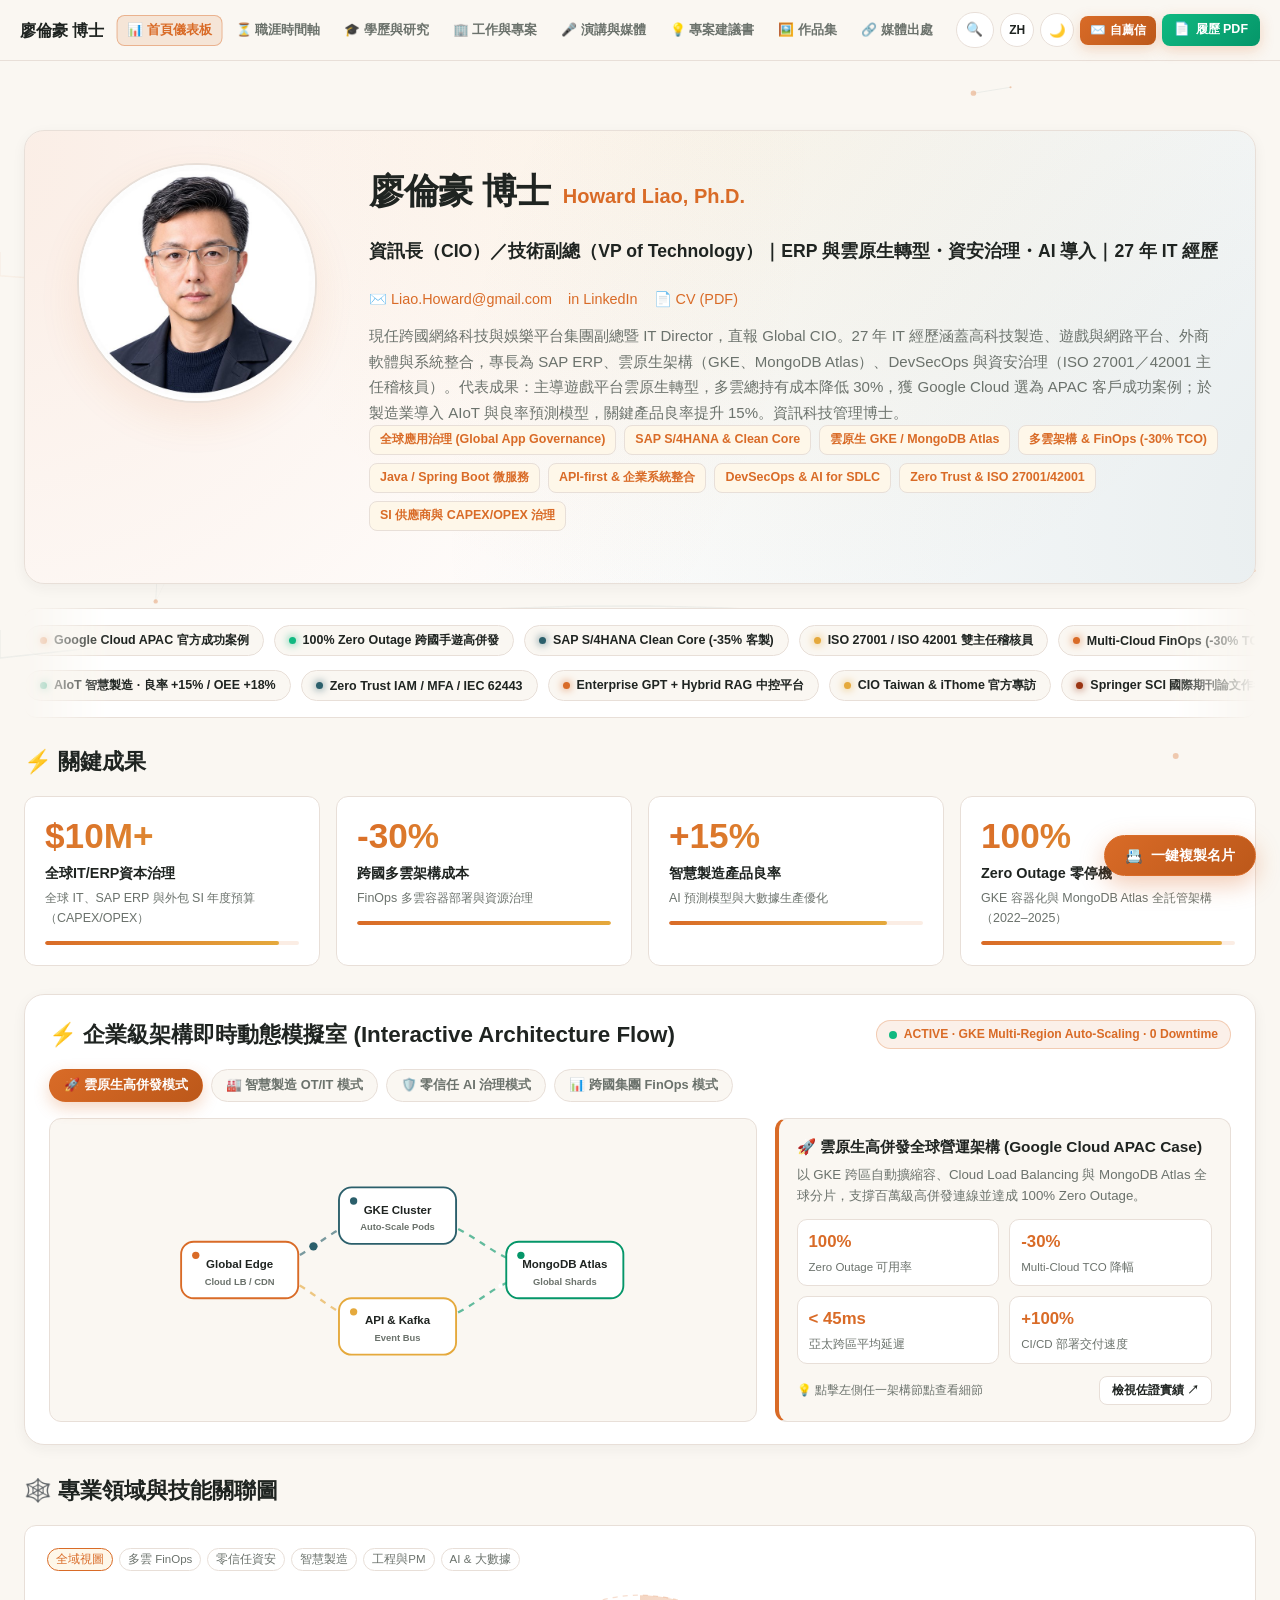
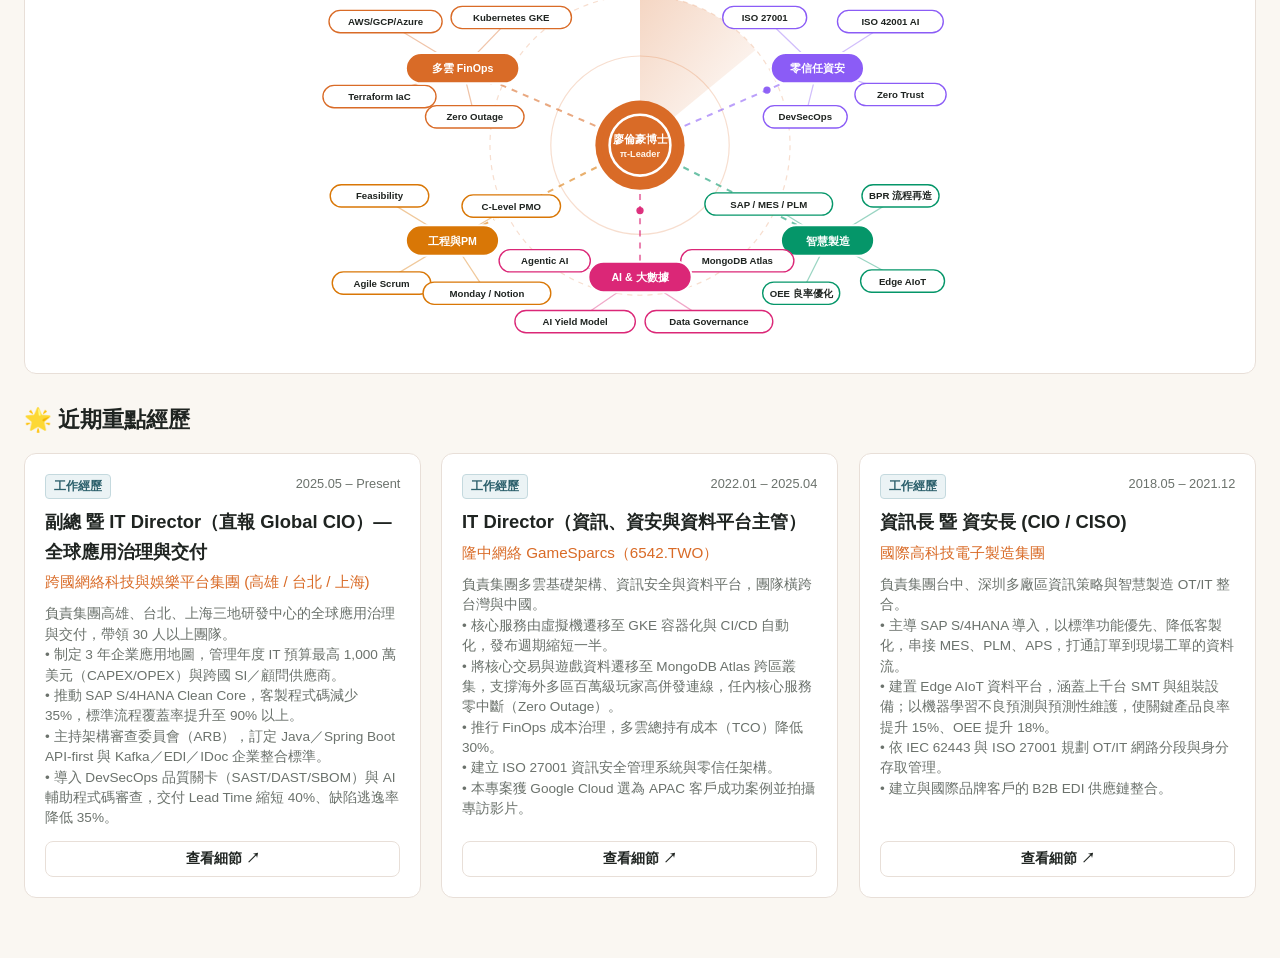
==== commit 6aa57250: "feat(v5): add kinetic fluid motion canvas, live architecture flow deck, dual-track marquee, radar sw" ====
--- a/index.html
+++ b/index.html
@@ -1831,17 +1831,540 @@
   .mobile-drawer-overlay,
   .hunter-toast,
   .summary-toggle-btn,
-  .quick-contact-fab {
+  .quick-contact-fab,
+  #kinetic-bg-canvas,
+  #scroll-progress-bar,
+  #scroll-top-orb,
+  .kinetic-marquee-wrap {
     display: none !important;
   }
+}
+
+/* ==========================================
+   7. KINETIC FLUID MOTION & INTERACTIVE ENGINE (V5)
+   ========================================== */
+#kinetic-bg-canvas {
+  position: fixed;
+  inset: 0;
+  width: 100vw;
+  height: 100vh;
+  z-index: 0;
+  pointer-events: none;
+  opacity: 0.78;
+  transition: opacity 0.4s ease;
+}
+body.dark-mode #kinetic-bg-canvas {
+  opacity: 0.92;
+}
+
+.tab-page,
+footer {
+  position: relative;
+  z-index: 1;
+}
+
+/* Scroll Progress Ribbon on Navbar */
+#scroll-progress-bar {
+  position: absolute;
+  left: 0;
+  bottom: 0;
+  height: 3px;
+  width: 0%;
+  background: linear-gradient(90deg, #D96B27 0%, #E5A93C 50%, #2B5F6B 100%);
+  box-shadow: 0 0 10px rgba(217, 107, 39, 0.55);
+  transition: width 0.08s linear;
+  pointer-events: none;
+  z-index: 10;
+}
+body.dark-mode #scroll-progress-bar {
+  background: linear-gradient(90deg, #38BDF8 0%, #F59E0B 50%, #10B981 100%);
+  box-shadow: 0 0 12px rgba(56, 189, 248, 0.65);
+}
+
+/* Fluid Sliding Pill on Desktop Nav Tabs */
+.navbar .nav-tabs {
+  position: relative;
+}
+.nav-sliding-pill {
+  position: absolute;
+  top: 2px;
+  bottom: 2px;
+  left: 0;
+  width: 0;
+  border-radius: 8px;
+  background: rgba(217, 107, 39, 0.13);
+  border: 1px solid rgba(217, 107, 39, 0.42);
+  pointer-events: none;
+  transition: transform 0.36s cubic-bezier(0.22, 1, 0.36, 1), width 0.36s cubic-bezier(0.22, 1, 0.36, 1), opacity 0.25s ease;
+  z-index: 0;
+  opacity: 0;
+}
+body.dark-mode .nav-sliding-pill {
+  background: rgba(56, 189, 248, 0.16);
+  border-color: rgba(56, 189, 248, 0.5);
+}
+.navbar .nav-tab-btn {
+  position: relative;
+  z-index: 1;
+}
+.navbar .nav-tab-btn.active {
+  background: transparent;
+  border-color: transparent;
+}
+
+/* Hero Card Living Gradient Aura & Portrait Sheen */
+.hero-card {
+  isolation: isolate;
+}
+.hero-card::before {
+  content: '';
+  position: absolute;
+  inset: -40%;
+  background: radial-gradient(circle at 20% 25%, rgba(217, 107, 39, 0.12), transparent 45%),
+              radial-gradient(circle at 82% 70%, rgba(43, 95, 107, 0.11), transparent 48%),
+              radial-gradient(circle at 55% 15%, rgba(229, 169, 60, 0.10), transparent 40%);
+  animation: heroAuraFlow 16s ease-in-out infinite alternate;
+  pointer-events: none;
+  z-index: -1;
+}
+body.dark-mode .hero-card::before {
+  background: radial-gradient(circle at 20% 25%, rgba(56, 189, 248, 0.14), transparent 45%),
+              radial-gradient(circle at 82% 70%, rgba(245, 158, 11, 0.11), transparent 48%),
+              radial-gradient(circle at 55% 15%, rgba(16, 185, 129, 0.10), transparent 40%);
+}
+@keyframes heroAuraFlow {
+  0%   { transform: translate3d(-3%, -2%, 0) scale(1) rotate(0deg); }
+  50%  { transform: translate3d(3%, 2%, 0) scale(1.06) rotate(4deg); }
+  100% { transform: translate3d(-2%, 3%, 0) scale(1.02) rotate(-3deg); }
+}
+
+.hero-portrait-container {
+  transition: transform 0.4s cubic-bezier(0.22, 1, 0.36, 1), box-shadow 0.4s ease;
+}
+.hero-portrait-container::after {
+  content: '';
+  position: absolute;
+  inset: 0;
+  background: linear-gradient(120deg, transparent 25%, rgba(255, 255, 255, 0.28) 50%, transparent 75%);
+  transform: translateX(-130%) skewX(-18deg);
+  transition: transform 0.75s ease;
+  pointer-events: none;
+}
+.hero-portrait-container:hover {
+  transform: translateY(-4px) scale(1.015);
+  box-shadow: 0 22px 46px rgba(217, 107, 39, 0.22);
+}
+.hero-portrait-container:hover::after {
+  transform: translateX(130%) skewX(-18deg);
+}
+
+.tag-item {
+  transition: transform 0.22s ease, box-shadow 0.22s ease, background-color 0.22s ease;
+  cursor: pointer;
+}
+.tag-item:hover {
+  transform: translateY(-2px);
+  box-shadow: 0 6px 14px rgba(217, 107, 39, 0.18);
+}
+
+/* Flowing Dual-Track Capability Marquee */
+.kinetic-marquee-wrap {
+  position: relative;
+  overflow: hidden;
+  border-radius: var(--radius-md);
+  border: 1px solid var(--border-color);
+  background: var(--bg-card);
+  padding: 12px 0;
+  margin-bottom: 26px;
+  box-shadow: var(--shadow-sm);
+  mask-image: linear-gradient(90deg, transparent 0%, #000 7%, #000 93%, transparent 100%);
+  -webkit-mask-image: linear-gradient(90deg, transparent 0%, #000 7%, #000 93%, transparent 100%);
+}
+.kinetic-marquee-row {
+  display: flex;
+  width: max-content;
+  gap: 10px;
+  padding: 4px 0;
+  animation: marqueeScrollLeft 34s linear infinite;
+}
+.kinetic-marquee-row.reverse {
+  animation: marqueeScrollRight 38s linear infinite;
+  margin-top: 6px;
+}
+.kinetic-marquee-wrap:hover .kinetic-marquee-row {
+  animation-play-state: paused;
+}
+@keyframes marqueeScrollLeft {
+  0%   { transform: translateX(0); }
+  100% { transform: translateX(-50%); }
+}
+@keyframes marqueeScrollRight {
+  0%   { transform: translateX(-50%); }
+  100% { transform: translateX(0); }
+}
+.kinetic-pill {
+  display: inline-flex;
+  align-items: center;
+  gap: 7px;
+  padding: 6px 14px;
+  border-radius: 999px;
+  background: var(--bg-main);
+  border: 1px solid var(--border-color);
+  color: var(--text-main);
+  font-size: 0.78rem;
+  font-weight: 700;
+  white-space: nowrap;
+  cursor: pointer;
+  transition: transform 0.2s ease, border-color 0.2s ease, background 0.2s ease, color 0.2s ease;
+}
+.kinetic-pill:hover {
+  transform: translateY(-2px) scale(1.03);
+  border-color: var(--primary);
+  color: var(--primary);
+  box-shadow: 0 6px 16px rgba(217, 107, 39, 0.16);
+}
+.kinetic-pill-dot {
+  width: 7px;
+  height: 7px;
+  border-radius: 50%;
+  background: var(--primary);
+  box-shadow: 0 0 8px var(--primary);
+  flex-shrink: 0;
+}
+
+/* Interactive 3D Tilt + Cursor Spotlight on Cards */
+.bento-card,
+.info-card,
+.timeline-card,
+.gallery-item,
+.topology-tier-card {
+  position: relative;
+  transform-style: preserve-3d;
+  will-change: transform;
+  transition: transform 0.28s cubic-bezier(0.22, 1, 0.36, 1), border-color 0.25s ease, box-shadow 0.28s ease;
+}
+.bento-card::after,
+.info-card::after,
+.timeline-card::after,
+.topology-tier-card::after {
+  content: '';
+  position: absolute;
+  inset: 0;
+  border-radius: inherit;
+  background: radial-gradient(280px circle at var(--mx, 50%) var(--my, 50%), rgba(217, 107, 39, 0.13), transparent 65%);
+  opacity: 0;
+  transition: opacity 0.28s ease;
+  pointer-events: none;
+  z-index: 0;
+}
+body.dark-mode .bento-card::after,
+body.dark-mode .info-card::after,
+body.dark-mode .timeline-card::after,
+body.dark-mode .topology-tier-card::after {
+  background: radial-gradient(300px circle at var(--mx, 50%) var(--my, 50%), rgba(56, 189, 248, 0.16), transparent 65%);
+}
+.bento-card:hover::after,
+.info-card:hover::after,
+.timeline-card:hover::after,
+.topology-tier-card:hover::after {
+  opacity: 1;
+}
+.bento-card > *,
+.info-card > * {
+  position: relative;
+  z-index: 1;
+}
+
+/* Bento Card Animated Sparkline Bar */
+.bento-spark-track {
+  margin-top: 12px;
+  height: 4px;
+  width: 100%;
+  border-radius: 999px;
+  background: rgba(217, 107, 39, 0.12);
+  overflow: hidden;
+}
+body.dark-mode .bento-spark-track {
+  background: rgba(56, 189, 248, 0.14);
+}
+.bento-spark-fill {
+  height: 100%;
+  width: 0%;
+  border-radius: 999px;
+  background: linear-gradient(90deg, var(--primary), var(--accent-amber), var(--accent-teal));
+  background-size: 200% 100%;
+  animation: sparkShimmer 3.2s linear infinite;
+  transition: width 1.2s cubic-bezier(0.22, 1, 0.36, 1);
+}
+@keyframes sparkShimmer {
+  0%   { background-position: 0% 50%; }
+  100% { background-position: 200% 50%; }
+}
+
+/* Interactive C-Level Live Architecture Telemetry Deck */
+.live-arch-deck {
+  background: var(--bg-card);
+  border: 1px solid var(--border-color);
+  border-radius: var(--radius-lg);
+  padding: 22px 24px;
+  margin-bottom: 28px;
+  box-shadow: var(--shadow-sm);
+  position: relative;
+  overflow: hidden;
+}
+.live-arch-header {
+  display: flex;
+  flex-wrap: wrap;
+  justify-content: space-between;
+  align-items: center;
+  gap: 12px;
+  margin-bottom: 16px;
+}
+.live-status-pill {
+  display: inline-flex;
+  align-items: center;
+  gap: 7px;
+  font-size: 0.76rem;
+  font-weight: 700;
+  color: var(--primary);
+  background: rgba(217, 107, 39, 0.1);
+  border: 1px solid rgba(217, 107, 39, 0.28);
+  padding: 4px 12px;
+  border-radius: 999px;
+}
+body.dark-mode .live-status-pill {
+  background: rgba(56, 189, 248, 0.12);
+  border-color: rgba(56, 189, 248, 0.35);
+}
+.live-dot-pulse {
+  width: 8px;
+  height: 8px;
+  border-radius: 50%;
+  background: #10B981;
+  box-shadow: 0 0 0 0 rgba(16, 185, 129, 0.7);
+  animation: liveDotPing 1.8s ease-out infinite;
+}
+@keyframes liveDotPing {
+  0%   { box-shadow: 0 0 0 0 rgba(16, 185, 129, 0.7); }
+  70%  { box-shadow: 0 0 0 8px rgba(16, 185, 129, 0); }
+  100% { box-shadow: 0 0 0 0 rgba(16, 185, 129, 0); }
+}
+.arch-mode-tabs {
+  display: flex;
+  flex-wrap: wrap;
+  gap: 8px;
+  margin-bottom: 16px;
+}
+.arch-mode-btn {
+  background: var(--bg-main);
+  color: var(--text-muted);
+  border: 1px solid var(--border-color);
+  padding: 7px 14px;
+  border-radius: 999px;
+  font-size: 0.8rem;
+  font-weight: 700;
+  cursor: pointer;
+  transition: all 0.25s ease;
+  position: relative;
+  overflow: hidden;
+}
+.arch-mode-btn:hover {
+  border-color: var(--primary);
+  color: var(--primary);
+  transform: translateY(-1px);
+}
+.arch-mode-btn.active {
+  background: linear-gradient(135deg, var(--primary) 0%, #BC581A 100%);
+  color: #FFFFFF;
+  border-color: transparent;
+  box-shadow: 0 6px 16px rgba(217, 107, 39, 0.28);
+}
+body.dark-mode .arch-mode-btn.active {
+  background: linear-gradient(135deg, #0284C7 0%, #38BDF8 100%);
+  color: #0B1120;
+  box-shadow: 0 6px 18px rgba(56, 189, 248, 0.32);
+}
+.arch-stage-grid {
+  display: grid;
+  grid-template-columns: 1.55fr 1fr;
+  gap: 18px;
+  align-items: stretch;
+}
+.arch-svg-box {
+  background: var(--bg-main);
+  border: 1px solid var(--border-color);
+  border-radius: var(--radius-md);
+  padding: 12px;
+  display: flex;
+  align-items: center;
+  justify-content: center;
+  min-height: 220px;
+}
+.arch-telemetry-panel {
+  background: var(--bg-main);
+  border: 1px solid var(--border-color);
+  border-left: 4px solid var(--primary);
+  border-radius: var(--radius-md);
+  padding: 16px 18px;
+  display: flex;
+  flex-direction: column;
+  justify-content: space-between;
+  gap: 12px;
+}
+.arch-metrics-mini {
+  display: grid;
+  grid-template-columns: repeat(2, 1fr);
+  gap: 10px;
+}
+.arch-metric-chip {
+  background: var(--bg-card);
+  border: 1px solid var(--border-color);
+  border-radius: 10px;
+  padding: 9px 11px;
+}
+.arch-metric-chip-val {
+  font-size: 1.05rem;
+  font-weight: 800;
+  color: var(--primary);
+}
+.arch-metric-chip-lbl {
+  font-size: 0.72rem;
+  color: var(--text-muted);
+  margin-top: 2px;
+}
+.arch-flow-line {
+  stroke-dasharray: 6 6;
+  animation: archDashFlow 1.4s linear infinite;
+}
+@keyframes archDashFlow {
+  to { stroke-dashoffset: -24; }
+}
+.arch-svg-node {
+  cursor: pointer;
+  transition: transform 0.25s ease, filter 0.25s ease;
+}
+.arch-svg-node:hover {
+  filter: drop-shadow(0 0 8px rgba(217, 107, 39, 0.55));
+}
+
+/* Living Tech Radar Enhancements */
+.radar-sweep-beam {
+  transform-origin: 320px 162px;
+  animation: radarSweepRotate 9s linear infinite;
+}
+@keyframes radarSweepRotate {
+  from { transform: rotate(0deg); }
+  to   { transform: rotate(360deg); }
+}
+.radar-core-pulse {
+  transform-origin: 320px 162px;
+  animation: radarCoreBreath 3s ease-in-out infinite;
+}
+@keyframes radarCoreBreath {
+  0%, 100% { transform: scale(1); opacity: 0.22; }
+  50%      { transform: scale(1.22); opacity: 0.05; }
+}
+.radar-node-hub:hover rect,
+.radar-node-sub:hover rect {
+  filter: drop-shadow(0 0 8px rgba(217, 107, 39, 0.45));
+}
+
+/* Scroll-Triggered Staggered Reveal */
+.reveal-item {
+  opacity: 0.08;
+  transform: translateY(14px) scale(0.99);
+  transition: opacity 0.38s cubic-bezier(0.22, 1, 0.36, 1), transform 0.38s cubic-bezier(0.22, 1, 0.36, 1);
+}
+.reveal-item.is-visible {
+  opacity: 1;
+  transform: translateY(0) scale(1);
+}
+
+/* Button Ripple Effect */
+.btn-primary, .btn-secondary, .viz-pill-btn, .arch-mode-btn {
+  position: relative;
+  overflow: hidden;
+}
+.ripple-wave {
+  position: absolute;
+  border-radius: 50%;
+  background: rgba(255, 255, 255, 0.42);
+  transform: scale(0);
+  animation: rippleExpand 0.55s ease-out forwards;
+  pointer-events: none;
+}
+@keyframes rippleExpand {
+  to { transform: scale(3.5); opacity: 0; }
+}
+
+/* Floating Scroll-to-Top Orb */
+#scroll-top-orb {
+  position: fixed;
+  right: 24px;
+  bottom: 84px;
+  width: 44px;
+  height: 44px;
+  border-radius: 50%;
+  border: 1px solid var(--border-color);
+  background: var(--bg-card);
+  color: var(--primary);
+  font-size: 1.15rem;
+  font-weight: 800;
+  cursor: pointer;
+  box-shadow: var(--shadow-lg);
+  display: flex;
+  align-items: center;
+  justify-content: center;
+  opacity: 0;
+  transform: translateY(16px) scale(0.85);
+  pointer-events: none;
+  transition: opacity 0.3s ease, transform 0.3s cubic-bezier(0.22, 1, 0.36, 1), background 0.2s ease, color 0.2s ease;
+  z-index: 950;
+}
+#scroll-top-orb.visible {
+  opacity: 1;
+  transform: translateY(0) scale(1);
+  pointer-events: auto;
+}
+#scroll-top-orb:hover {
+  background: var(--primary);
+  color: #FFFFFF;
+  transform: translateY(-3px) scale(1.06);
+}
+
+@media (max-width: 900px) {
+  .arch-stage-grid {
+    grid-template-columns: 1fr;
+  }
+}
+@media (max-width: 768px) {
+  #scroll-top-orb {
+    right: 16px;
+    bottom: 136px;
+    width: 40px;
+    height: 40px;
+  }
+}
+@media (prefers-reduced-motion: reduce) {
+  #kinetic-bg-canvas,
+  .radar-sweep-beam,
+  .radar-core-pulse { display: none !important; }
+  .kinetic-marquee-row,
+  .hero-card::before,
+  .arch-flow-line,
+  .bento-spark-fill { animation: none !important; }
+  .reveal-item { opacity: 1 !important; transform: none !important; }
 }
 
 </style>
 </head>
 <body>
+  <!-- Interactive Ambient Constellation & Flowing Silk Canvas -->
+  <canvas id="kinetic-bg-canvas" aria-hidden="true"></canvas>
 
   <!-- Sticky Navbar -->
   <header class="navbar">
+    <div id="scroll-progress-bar" aria-hidden="true"></div>
     <div class="container nav-content">
       <div class="brand" onclick="window.location.reload();">
         <span class="brand-text-desktop" style="white-space:nowrap;">廖倫豪 博士<span class="brand-text-en-ext"> · Howard Liao, Ph.D.</span></span>
@@ -6033,33 +6556,114 @@
               <button class="summary-toggle-btn" id="hero-summary-toggle" onclick="window.toggleHeroSummary()">${t.summaryExpand}</button>
             </div>
             <div class="hero-tags">
-              ${state.profile.verifiedExpertiseTags.map(tag => `<span class="tag-item">${tag}</span>`).join('')}
+              ${state.profile.verifiedExpertiseTags.map(tag => `<span class="tag-item" onclick="window.jumpFromKineticTag('${tag.replace(/'/g, '')}')">${tag}</span>`).join('')}
             </div>
           </div>
         </div>
 
+        <!-- Flowing Dual-Track Executive Capability Marquee -->
+        <div class="kinetic-marquee-wrap" aria-label="核心戰略能力動態流">
+          <div class="kinetic-marquee-row">
+            ${[
+              { label: 'Google Cloud APAC 官方成功案例', tab: 'media', color: '#D96B27' },
+              { label: '100% Zero Outage 跨國手遊高併發', tab: 'experience', color: '#10B981' },
+              { label: 'SAP S/4HANA Clean Core (-35% 客製)', tab: 'experience', color: '#2B5F6B' },
+              { label: 'ISO 27001 / ISO 42001 雙主任稽核員', tab: 'education', color: '#E5A93C' },
+              { label: 'Multi-Cloud FinOps (-30% TCO)', tab: 'experience', color: '#D96B27' },
+              { label: 'Agentic AI & DevSecOps 雙軌治理', tab: 'proposal', color: '#DB2777' },
+              { label: 'MongoDB Atlas Global Scale Keynote', tab: 'media', color: '#059669' },
+              { label: '$10M+ 跨國 IT 資本與 SI 治理', tab: 'experience', color: '#D97706' }
+            ].concat([
+              { label: 'Google Cloud APAC 官方成功案例', tab: 'media', color: '#D96B27' },
+              { label: '100% Zero Outage 跨國手遊高併發', tab: 'experience', color: '#10B981' },
+              { label: 'SAP S/4HANA Clean Core (-35% 客製)', tab: 'experience', color: '#2B5F6B' },
+              { label: 'ISO 27001 / ISO 42001 雙主任稽核員', tab: 'education', color: '#E5A93C' },
+              { label: 'Multi-Cloud FinOps (-30% TCO)', tab: 'experience', color: '#D96B27' },
+              { label: 'Agentic AI & DevSecOps 雙軌治理', tab: 'proposal', color: '#DB2777' },
+              { label: 'MongoDB Atlas Global Scale Keynote', tab: 'media', color: '#059669' },
+              { label: '$10M+ 跨國 IT 資本與 SI 治理', tab: 'experience', color: '#D97706' }
+            ]).map(item => `
+              <button type="button" class="kinetic-pill" onclick="window.switchTab('${item.tab}')">
+                <span class="kinetic-pill-dot" style="background:${item.color}; box-shadow:0 0 8px ${item.color};"></span>
+                <span>${item.label}</span>
+              </button>
+            `).join('')}
+          </div>
+          <div class="kinetic-marquee-row reverse">
+            ${[
+              { label: 'AIoT 智慧製造 · 良率 +15% / OEE +18%', tab: 'experience', color: '#059669' },
+              { label: 'Zero Trust IAM / MFA / IEC 62443', tab: 'proposal', color: '#2B5F6B' },
+              { label: 'Enterprise GPT + Hybrid RAG 中控平台', tab: 'proposal', color: '#D96B27' },
+              { label: 'CIO Taiwan & iThome 官方專訪', tab: 'media', color: '#E5A93C' },
+              { label: 'Springer SCI 國際期刊論文作者', tab: 'education', color: '#9A3412' },
+              { label: 'Java / Spring Boot / Kafka API-First', tab: 'experience', color: '#0284C7' },
+              { label: 'Kubernetes (GKE) + Terraform IaC', tab: 'experience', color: '#10B981' },
+              { label: '27 年跨產業 C-Level 實戰底蘊', tab: 'timeline', color: '#D96B27' }
+            ].concat([
+              { label: 'AIoT 智慧製造 · 良率 +15% / OEE +18%', tab: 'experience', color: '#059669' },
+              { label: 'Zero Trust IAM / MFA / IEC 62443', tab: 'proposal', color: '#2B5F6B' },
+              { label: 'Enterprise GPT + Hybrid RAG 中控平台', tab: 'proposal', color: '#D96B27' },
+              { label: 'CIO Taiwan & iThome 官方專訪', tab: 'media', color: '#E5A93C' },
+              { label: 'Springer SCI 國際期刊論文作者', tab: 'education', color: '#9A3412' },
+              { label: 'Java / Spring Boot / Kafka API-First', tab: 'experience', color: '#0284C7' },
+              { label: 'Kubernetes (GKE) + Terraform IaC', tab: 'experience', color: '#10B981' },
+              { label: '27 年跨產業 C-Level 實戰底蘊', tab: 'timeline', color: '#D96B27' }
+            ]).map(item => `
+              <button type="button" class="kinetic-pill" onclick="window.switchTab('${item.tab}')">
+                <span class="kinetic-pill-dot" style="background:${item.color}; box-shadow:0 0 8px ${item.color};"></span>
+                <span>${item.label}</span>
+              </button>
+            `).join('')}
+          </div>
+        </div>
+
         <!-- Bento Grid Dashboard KPI -->
         <div class="section-title">${t.kpiTitle}</div>
         <div class="bento-grid">
-          <div class="bento-card">
-            <div class="bento-val">${t.kpi1_val}</div>
+          <div class="bento-card reveal-item">
+            <div class="bento-val" data-kpi-raw="${t.kpi1_val}">${t.kpi1_val}</div>
             <div class="bento-lbl">${t.kpi1_lbl}</div>
             <div class="bento-desc">${t.kpi1_desc}</div>
+            <div class="bento-spark-track"><div class="bento-spark-fill" data-spark="92%"></div></div>
           </div>
-          <div class="bento-card">
-            <div class="bento-val">${t.kpi2_val}</div>
+          <div class="bento-card reveal-item">
+            <div class="bento-val" data-kpi-raw="${t.kpi2_val}">${t.kpi2_val}</div>
             <div class="bento-lbl">${t.kpi2_lbl}</div>
             <div class="bento-desc">${t.kpi2_desc}</div>
+            <div class="bento-spark-track"><div class="bento-spark-fill" data-spark="100%"></div></div>
           </div>
-          <div class="bento-card">
-            <div class="bento-val">${t.kpi3_val}</div>
+          <div class="bento-card reveal-item">
+            <div class="bento-val" data-kpi-raw="${t.kpi3_val}">${t.kpi3_val}</div>
             <div class="bento-lbl">${t.kpi3_lbl}</div>
             <div class="bento-desc">${t.kpi3_desc}</div>
+            <div class="bento-spark-track"><div class="bento-spark-fill" data-spark="86%"></div></div>
           </div>
-          <div class="bento-card">
-            <div class="bento-val">${t.kpi4_val}</div>
+          <div class="bento-card reveal-item">
+            <div class="bento-val" data-kpi-raw="${t.kpi4_val}">${t.kpi4_val}</div>
             <div class="bento-lbl">${t.kpi4_lbl}</div>
             <div class="bento-desc">${t.kpi4_desc}</div>
+            <div class="bento-spark-track"><div class="bento-spark-fill" data-spark="95%"></div></div>
+          </div>
+        </div>
+
+        <!-- Interactive C-Level Live Architecture Signal Deck -->
+        <div class="live-arch-deck reveal-item" id="live-arch-deck">
+          <div class="live-arch-header">
+            <div class="section-title" style="margin-bottom:0;">⚡ 企業級架構即時動態模擬室 (Interactive Architecture Flow)</div>
+            <div class="live-status-pill">
+              <span class="live-dot-pulse"></span>
+              <span id="arch-live-status-text">LIVE TELEMETRY · 點擊模式或節點切換檢視</span>
+            </div>
+          </div>
+          <div class="arch-mode-tabs" id="arch-mode-tabs">
+            <button type="button" class="arch-mode-btn active" data-arch-mode="cloud" onclick="window.selectArchMode('cloud')">🚀 雲原生高併發模式</button>
+            <button type="button" class="arch-mode-btn" data-arch-mode="mfg" onclick="window.selectArchMode('mfg')">🏭 智慧製造 OT/IT 模式</button>
+            <button type="button" class="arch-mode-btn" data-arch-mode="ai" onclick="window.selectArchMode('ai')">🛡️ 零信任 AI 治理模式</button>
+            <button type="button" class="arch-mode-btn" data-arch-mode="finops" onclick="window.selectArchMode('finops')">📊 跨國集團 FinOps 模式</button>
+          </div>
+          <div class="arch-stage-grid">
+            <div class="arch-svg-box" id="arch-svg-stage"></div>
+            <div class="arch-telemetry-panel" id="arch-telemetry-panel"></div>
           </div>
         </div>
 
@@ -6094,7 +6698,9 @@
     `;
 
     renderSVGTechRadar();
+    if (typeof window.selectArchMode === 'function') window.selectArchMode('cloud');
     triggerDashboardCounters();
+    if (typeof window.refreshKineticObservers === 'function') window.refreshKineticObservers();
   }
 
   window.filterByStatus = function(status) {
@@ -6304,10 +6910,20 @@
 
     const centerCX = 320, centerCY = 162;
     let linesSVG = '';
+    let packetsSVG = '';
     let nodesSVG = '';
 
-    clusters.forEach(c => {
-      linesSVG += `<line x1="${centerCX}" y1="${centerCY}" x2="${c.cx}" y2="${c.cy}" stroke="${c.color}" stroke-width="2" stroke-dasharray="5,4" opacity="0.55"/>`;
+    clusters.forEach((c, idx) => {
+      const pathId = `radar-beam-${c.id}`;
+      linesSVG += `<path id="${pathId}" d="M ${centerCX} ${centerCY} L ${c.cx} ${c.cy}" stroke="${c.color}" stroke-width="2" stroke-dasharray="5,4" opacity="0.58" fill="none" class="arch-flow-line"/>`;
+      packetsSVG += `
+        <circle r="3.6" fill="${c.color}" opacity="0.95">
+          <animateMotion dur="${(2.6 + idx * 0.45).toFixed(2)}s" repeatCount="indefinite" path="M ${centerCX} ${centerCY} L ${c.cx} ${c.cy}" />
+        </circle>
+        <circle r="2.4" fill="#FFFFFF" opacity="0.9">
+          <animateMotion dur="${(3.1 + idx * 0.35).toFixed(2)}s" begin="${(0.8 + idx * 0.25).toFixed(2)}s" repeatCount="indefinite" path="M ${c.cx} ${c.cy} L ${centerCX} ${centerCY}" />
+        </circle>
+      `;
 
       c.skills.forEach(sk => {
         const sx = c.cx + sk.dx;
@@ -6315,7 +6931,10 @@
         const pillW = Math.max(76, sk.label.length * 7.2 + 18);
         linesSVG += `<line x1="${c.cx}" y1="${c.cy}" x2="${sx}" y2="${sy}" stroke="${c.color}" stroke-width="1.25" opacity="0.4"/>`;
         nodesSVG += `
-          <g class="radar-node-sub cluster-${c.id}" transform="translate(${sx},${sy})" onclick="window.showSkillTooltip('${sk.label}', '${c.name}', '${c.color}', '${c.query}')" style="cursor:pointer; transition:all 0.25s ease;">
+          <g class="radar-node-sub cluster-${c.id}" transform="translate(${sx},${sy})"
+             onmouseenter="window.showSkillTooltip('${sk.label}', '${c.name}', '${c.color}', '${c.query}')"
+             onclick="window.showSkillTooltip('${sk.label}', '${c.name}', '${c.color}', '${c.query}')"
+             style="cursor:pointer; transition:all 0.25s ease;">
             <rect x="${-pillW/2}" y="-11" width="${pillW}" height="22" rx="11" fill="var(--svg-node-bg)" stroke="${c.color}" stroke-width="1.35"/>
             <text y="3.5" fill="var(--text-main)" font-size="9.5" text-anchor="middle" font-weight="700">${sk.label}</text>
           </g>
@@ -6324,7 +6943,10 @@
 
       const hubW = Math.max(92, c.short.length * 10 + 22);
       nodesSVG += `
-        <g class="radar-node-hub cluster-${c.id}" transform="translate(${c.cx},${c.cy})" onclick="window.showSkillTooltip('${c.name}', '${isEn ? 'Core Domain Cluster' : '核心技術聚落'}', '${c.color}', '${c.query}')" style="cursor:pointer; transition:all 0.25s ease;">
+        <g class="radar-node-hub cluster-${c.id}" transform="translate(${c.cx},${c.cy})"
+           onmouseenter="window.showSkillTooltip('${c.name}', '${isEn ? 'Core Domain Cluster' : '核心技術聚落'}', '${c.color}', '${c.query}')"
+           onclick="window.filterRadarCluster('${c.id}'); window.showSkillTooltip('${c.name}', '${isEn ? 'Core Domain Cluster' : '核心技術聚落'}', '${c.color}', '${c.query}')"
+           style="cursor:pointer; transition:all 0.25s ease;">
           <rect x="${-hubW/2}" y="-15" width="${hubW}" height="30" rx="15" fill="${c.color}" stroke="var(--bg-card)" stroke-width="2"/>
           <text y="4" fill="#FFFFFF" font-size="10.5" text-anchor="middle" font-weight="800">${c.short}</text>
         </g>
@@ -6342,13 +6964,27 @@
           <button class="viz-pill-btn" onclick="window.filterRadarCluster('ai')">${isEn ? 'AI & Data' : 'AI & 大數據'}</button>
         </div>
 
-        <svg width="100%" viewBox="0 0 640 365" style="display:block; max-height:360px; overflow:visible;">
+        <svg width="100%" viewBox="0 0 640 365" style="display:block; max-height:370px; overflow:visible;">
+          <defs>
+            <linearGradient id="radarSweepGrad" x1="0%" y1="0%" x2="100%" y2="100%">
+              <stop offset="0%" stop-color="var(--primary)" stop-opacity="0.28"/>
+              <stop offset="100%" stop-color="var(--primary)" stop-opacity="0"/>
+            </linearGradient>
+          </defs>
+
+          <!-- Rotating Live Radar Sweep Beam -->
+          <g class="radar-sweep-beam">
+            <path d="M ${centerCX} ${centerCY} L ${centerCX} ${centerCY - 148} A 148 148 0 0 1 ${centerCX + 114} ${centerCY - 94} Z" fill="url(#radarSweepGrad)"/>
+          </g>
+
           <circle cx="${centerCX}" cy="${centerCY}" r="148" fill="none" stroke="var(--svg-line-muted)" stroke-width="1.2" stroke-dasharray="5,5"/>
           <circle cx="${centerCX}" cy="${centerCY}" r="88" fill="none" stroke="var(--svg-line-muted)" stroke-width="1.2"/>
 
           ${linesSVG}
+          ${packetsSVG}
 
           <g transform="translate(${centerCX},${centerCY})" style="cursor:pointer;" onclick="window.filterRadarCluster('all')">
+            <circle r="44" fill="var(--primary)" class="radar-core-pulse"/>
             <circle r="38" fill="var(--primary)" opacity="0.14"/>
             <circle r="30" fill="var(--primary)" stroke="var(--bg-card)" stroke-width="2.5"/>
             <text y="-2" fill="#FFFFFF" font-size="11" text-anchor="middle" font-weight="900">${isEn ? 'Dr. Liao' : '廖倫豪博士'}</text>
@@ -8637,6 +9273,9 @@
   </div>
 
 
+  <!-- Floating Scroll-to-Top Orb -->
+  <button id="scroll-top-orb" aria-label="回到頂端" title="回到頂端">↑</button>
+
   <!-- Executive 1-Click Contact FAB & Toast -->
   <div class="quick-contact-fab" id="quick-contact-fab">
     <button class="fab-btn" onclick="window.copyExecutiveContact()" title="一鍵複製廖倫豪博士聯絡名片">
@@ -8660,8 +9299,8 @@
     ].join('\n');
     if (navigator.clipboard && navigator.clipboard.writeText) {
       navigator.clipboard.writeText(card).then(() => {
-        if (typeof showHunterToast === 'function') {
-          showHunterToast('✅ 已複製廖倫豪博士高管聯絡名片！');
+        if (typeof window.showToast === 'function') {
+          window.showToast('✅ 已複製廖倫豪博士高管聯絡名片！');
         }
       }).catch(() => {
         window.prompt('請複製聯絡資訊：', card);
@@ -8670,6 +9309,518 @@
       window.prompt('請複製聯絡資訊：', card);
     }
   };
+
+  // ==========================================
+  // KINETIC FLUID MOTION & INTERACTIVE ENGINE (V5)
+  // ==========================================
+  (function initPortfolioKineticEngine() {
+    const prefersReduced = window.matchMedia && window.matchMedia('(prefers-reduced-motion: reduce)').matches;
+
+    // 1. Ambient Constellation & Flowing Silk Canvas
+    function initKineticCanvas() {
+      if (prefersReduced) return;
+      const canvas = document.getElementById('kinetic-bg-canvas');
+      if (!canvas) return;
+      const ctx = canvas.getContext('2d');
+      if (!ctx) return;
+
+      let width = 0, height = 0, dpr = Math.min(window.devicePixelRatio || 1, 2);
+      const mouse = { x: -9999, y: -9999, active: false };
+      const pulses = [];
+      let nodes = [];
+
+      function resize() {
+        width = window.innerWidth;
+        height = window.innerHeight;
+        canvas.width = Math.floor(width * dpr);
+        canvas.height = Math.floor(height * dpr);
+        ctx.setTransform(dpr, 0, 0, dpr, 0, 0);
+        const targetCount = Math.min(34, Math.max(18, Math.floor((width * height) / 42000)));
+        if (nodes.length !== targetCount) {
+          nodes = Array.from({ length: targetCount }, (_, i) => ({
+            x: Math.random() * width,
+            y: Math.random() * height,
+            vx: (Math.random() - 0.5) * 0.48,
+            vy: (Math.random() - 0.5) * 0.48,
+            r: 1.6 + (i % 3) * 0.8,
+            phase: Math.random() * Math.PI * 2
+          }));
+        }
+      }
+      resize();
+      window.addEventListener('resize', resize, { passive: true });
+
+      window.addEventListener('mousemove', (e) => {
+        mouse.x = e.clientX;
+        mouse.y = e.clientY;
+        mouse.active = true;
+      }, { passive: true });
+      window.addEventListener('mouseleave', () => { mouse.active = false; });
+      window.addEventListener('click', (e) => {
+        if (pulses.length > 5) pulses.shift();
+        pulses.push({ x: e.clientX, y: e.clientY, r: 8, maxR: 170, alpha: 0.42 });
+      }, { passive: true });
+
+      let t = 0;
+      let lastTs = 0;
+      const maxDist = 148;
+      const maxDistSq = maxDist * maxDist;
+      const mouseDistSq = 185 * 185;
+      function frame(now) {
+        requestAnimationFrame(frame);
+        if (document.hidden || (now - lastTs < 32)) return;
+        lastTs = now;
+        t += 0.016;
+        ctx.clearRect(0, 0, width, height);
+        const isDark = document.body.classList.contains('dark-mode');
+        const primaryRGB = isDark ? '56, 189, 248' : '217, 107, 39';
+        const accentRGB  = isDark ? '245, 158, 11' : '43, 95, 107';
+
+        // Flowing translucent silk waves
+        for (let w = 0; w < 2; w++) {
+          ctx.beginPath();
+          const baseY = height * (0.28 + w * 0.42);
+          ctx.moveTo(0, baseY);
+          for (let x = 0; x <= width; x += 72) {
+            const y = baseY + Math.sin(x * 0.0035 + t * (1.1 + w * 0.4) + w * 2.1) * (24 + w * 10)
+                            + Math.cos(x * 0.0018 - t * 0.7) * 14;
+            ctx.lineTo(x, y);
+          }
+          ctx.strokeStyle = `rgba(${w === 0 ? primaryRGB : accentRGB}, ${isDark ? 0.11 : 0.075})`;
+          ctx.lineWidth = 1.4;
+          ctx.stroke();
+        }
+
+        // Kinetic click ripples
+        for (let i = pulses.length - 1; i >= 0; i--) {
+          const p = pulses[i];
+          p.r += 5.5;
+          p.alpha *= 0.92;
+          if (p.alpha < 0.015 || p.r > p.maxR) {
+            pulses.splice(i, 1);
+            continue;
+          }
+          ctx.beginPath();
+          ctx.arc(p.x, p.y, p.r, 0, Math.PI * 2);
+          ctx.strokeStyle = `rgba(${primaryRGB}, ${p.alpha.toFixed(3)})`;
+          ctx.lineWidth = 1.6;
+          ctx.stroke();
+        }
+
+        // Update & draw constellation nodes
+        for (let i = 0; i < nodes.length; i++) {
+          const n = nodes[i];
+          n.x += n.vx;
+          n.y += n.vy;
+          if (n.x < -20) n.x = width + 20;
+          if (n.x > width + 20) n.x = -20;
+          if (n.y < -20) n.y = height + 20;
+          if (n.y > height + 20) n.y = -20;
+
+          if (mouse.active) {
+            const dx = mouse.x - n.x;
+            const dy = mouse.y - n.y;
+            const dSq = dx * dx + dy * dy;
+            if (dSq < mouseDistSq && dSq > 1) {
+              const d = Math.sqrt(dSq);
+              const force = (1 - d / 185) * 0.022;
+              n.x += dx * force;
+              n.y += dy * force;
+              ctx.beginPath();
+              ctx.moveTo(n.x, n.y);
+              ctx.lineTo(mouse.x, mouse.y);
+              ctx.strokeStyle = `rgba(${primaryRGB}, ${((1 - d / 185) * (isDark ? 0.34 : 0.24)).toFixed(3)})`;
+              ctx.lineWidth = 1.05;
+              ctx.stroke();
+            }
+          }
+
+          for (let j = i + 1; j < nodes.length; j++) {
+            const m = nodes[j];
+            const dx = n.x - m.x;
+            const dy = n.y - m.y;
+            const dSq = dx * dx + dy * dy;
+            if (dSq < maxDistSq) {
+              const alpha = (1 - Math.sqrt(dSq) / maxDist) * (isDark ? 0.2 : 0.14);
+              ctx.beginPath();
+              ctx.moveTo(n.x, n.y);
+              ctx.lineTo(m.x, m.y);
+              ctx.strokeStyle = `rgba(${accentRGB}, ${alpha.toFixed(3)})`;
+              ctx.lineWidth = 0.85;
+              ctx.stroke();
+            }
+          }
+
+          const glowR = n.r + Math.sin(t * 2.4 + n.phase) * 0.55;
+          ctx.beginPath();
+          ctx.arc(n.x, n.y, Math.max(0.8, glowR), 0, Math.PI * 2);
+          ctx.fillStyle = `rgba(${primaryRGB}, ${isDark ? 0.55 : 0.42})`;
+          ctx.fill();
+        }
+      }
+      requestAnimationFrame(frame);
+    }
+
+    // 2. Interactive C-Level Live Architecture Telemetry Deck
+    const ARCH_SCENARIOS = {
+      cloud: {
+        title: '🚀 雲原生高併發全球營運架構 (Google Cloud APAC Case)',
+        status: 'ACTIVE · GKE Multi-Region Auto-Scaling · 0 Downtime',
+        summary: '以 GKE 跨區自動擴縮容、Cloud Load Balancing 與 MongoDB Atlas 全球分片，支撐百萬級高併發連線並達成 100% Zero Outage。',
+        metrics: [
+          { val: '100%', lbl: 'Zero Outage 可用率' },
+          { val: '-30%', lbl: 'Multi-Cloud TCO 降幅' },
+          { val: '< 45ms', lbl: '亞太跨區平均延遲' },
+          { val: '+100%', lbl: 'CI/CD 部署交付速度' }
+        ],
+        nodes: [
+          { id: 'edge', x: 64, y: 110, label: 'Global Edge', sub: 'Cloud LB / CDN', color: '#D96B27', detail: '全球邊緣節點與 DDoS 防護，自動將流量導向最近可用區域。' },
+          { id: 'gke', x: 215, y: 58, label: 'GKE Cluster', sub: 'Auto-Scale Pods', color: '#2B5F6B', detail: 'Kubernetes 原生微服務叢集，依併發負載毫秒級彈性擴縮容。' },
+          { id: 'kafka', x: 215, y: 164, label: 'API & Kafka', sub: 'Event Bus', color: '#E5A93C', detail: 'API-first 與 Kafka 非同步事件匯流排，削峰填谷確保交易一致。' },
+          { id: 'atlas', x: 375, y: 110, label: 'MongoDB Atlas', sub: 'Global Shards', color: '#059669', detail: '跨區域多活資料庫分片與自動容錯轉移，兼顧高吞吐與低延遲。' }
+        ],
+        links: [
+          ['edge', 'gke'], ['edge', 'kafka'], ['gke', 'atlas'], ['kafka', 'atlas']
+        ],
+        jumpTab: 'media'
+      },
+      mfg: {
+        title: '🏭 智慧製造 OT/IT 融合與良率預測架構',
+        status: 'ACTIVE · SAP S/4HANA ↔ MES/PLM ↔ Edge AIoT',
+        summary: '串聯 SAP S/4HANA Clean Core、MES/PLM/APS 與 IEC 62443 工控邊緣 AIoT，透過即時良率模型與 OEE 預警消除資訊孤島。',
+        metrics: [
+          { val: '+15%', lbl: '關鍵產品良率提升' },
+          { val: '+18%', lbl: '工廠設備 OEE 增幅' },
+          { val: '-35%', lbl: 'SAP 客製碼精簡' },
+          { val: '7×24', lbl: 'AIoT 即時異常預警' }
+        ],
+        nodes: [
+          { id: 'edge', x: 64, y: 110, label: 'Edge AIoT', sub: 'IEC 62443 OT', color: '#059669', detail: '產線感測器與邊緣閘道隔離收集高頻震動/溫濕/機台參數。' },
+          { id: 'mes', x: 215, y: 58, label: 'MES / PLM', sub: '製程與履歷', color: '#2B5F6B', detail: '即時生產履歷、工單派工與品質檢驗閉環，建立單一真相來源。' },
+          { id: 'ml', x: 215, y: 164, label: 'AI Yield Model', sub: 'AutoML 預警', color: '#DB2777', detail: '機器學習模型即時預測良率漂移與機台預防性保養節點。' },
+          { id: 'sap', x: 375, y: 110, label: 'SAP S/4HANA', sub: 'Clean Core ERP', color: '#D96B27', detail: '標準化核心 ERP 與財務成本即時回寫，支援全球多廠營運決策。' }
+        ],
+        links: [
+          ['edge', 'mes'], ['edge', 'ml'], ['mes', 'sap'], ['ml', 'sap']
+        ],
+        jumpTab: 'experience'
+      },
+      ai: {
+        title: '🛡️ 零信任 Agentic AI 與 DevSecOps 雙軌治理架構',
+        status: 'ACTIVE · ISO 27001 / ISO 42001 AIMS Guardrails',
+        summary: '結合 Enterprise GPT、混合 RAG 知識庫、人機複核閘道與 SAST/DAST 自動化品質關卡，確保企業級 AI 可控、可稽核、零外洩。',
+        metrics: [
+          { val: '+55%', lbl: 'AI 運維自動化效率' },
+          { val: '-40%', lbl: 'SDLC 交付週期縮短' },
+          { val: 'ISO 42001', lbl: 'AI 管理系統合規' },
+          { val: 'Zero Trust', lbl: 'IAM / SoD 全程稽核' }
+        ],
+        nodes: [
+          { id: 'iam', x: 64, y: 110, label: 'Zero Trust IAM', sub: 'SSO / MFA / SoD', color: '#2B5F6B', detail: '最小權限與職責分離 (SoD) 驗證，所有 AI 與 API 呼叫皆具不可否認稽核軌跡。' },
+          { id: 'rag', x: 215, y: 58, label: 'Enterprise KM', sub: 'Hybrid RAG', color: '#D96B27', detail: '25+ 企業文件格式混合檢索與向量權限控管，防止越權存取機敏知識。' },
+          { id: 'gate', x: 215, y: 164, label: 'AI Guardrail', sub: 'HITL & Kill Switch', color: '#DB2777', detail: '敏感動作強制人機複核與 PII 脫敏過濾，內建即時緊急阻斷開關。' },
+          { id: 'audit', x: 375, y: 110, label: 'ISO 27001/42001', sub: 'Board Audit Log', color: '#E5A93C', detail: '自動化合規證據鏈與董事會風險儀表板，對齊 EU AI Act 與 NIST CSF。' }
+        ],
+        links: [
+          ['iam', 'rag'], ['iam', 'gate'], ['rag', 'audit'], ['gate', 'audit']
+        ],
+        jumpTab: 'proposal'
+      },
+      finops: {
+        title: '📊 跨國集團 IT 資本治理與 FinOps 最佳化藍圖',
+        status: 'ACTIVE · $10M+ CAPEX/OPEX & SI Governance',
+        summary: '統籌 3 年企業應用地圖、跨國 SI/顧問 SLA 履約治理與多雲 FinOps 成本透視，將每筆技術投資轉化為可量化商業 ROI。',
+        metrics: [
+          { val: '$10M+', lbl: '年度 IT 資本治理規模' },
+          { val: '-30%', lbl: '多雲資源浪費削減' },
+          { val: '3-Year', lbl: '全球應用地圖藍圖' },
+          { val: '100%', lbl: 'SI 里程碑驗收控管' }
+        ],
+        nodes: [
+          { id: 'board', x: 64, y: 110, label: 'CIO / Board', sub: '3Y Strategy', color: '#D96B27', detail: '將董事會商業成長目標轉譯為可執行的 3 年期 IT 投資與應用地圖。' },
+          { id: 'si', x: 215, y: 58, label: 'Global SI PMO', sub: 'SLA / RFP 治理', color: '#D97706', detail: '嚴格管控跨國系統整合商交付品質、里程碑驗收與合約風險。' },
+          { id: 'fin', x: 215, y: 164, label: 'Cloud FinOps', sub: 'AWS/GCP/Azure', color: '#2B5F6B', detail: '自動化資源權責歸屬、保留執行個體優化與異常帳單即時預警。' },
+          { id: 'roi', x: 375, y: 110, label: 'Quantified ROI', sub: 'CAPEX / OPEX', color: '#059669', detail: '以 TCO 降幅、交付加速與系統韌性指標向董事會透明呈現投資回報。' }
+        ],
+        links: [
+          ['board', 'si'], ['board', 'fin'], ['si', 'roi'], ['fin', 'roi']
+        ],
+        jumpTab: 'experience'
+      }
+    };
+
+    window.selectArchMode = function(modeKey, activeNodeId) {
+      const data = ARCH_SCENARIOS[modeKey] || ARCH_SCENARIOS.cloud;
+      document.querySelectorAll('#arch-mode-tabs .arch-mode-btn').forEach(btn => {
+        btn.classList.toggle('active', btn.dataset.archMode === modeKey);
+      });
+      const statusEl = document.getElementById('arch-live-status-text');
+      if (statusEl) statusEl.textContent = data.status;
+
+      const stage = document.getElementById('arch-svg-stage');
+      const panel = document.getElementById('arch-telemetry-panel');
+      if (!stage || !panel) return;
+
+      const nodeMap = {};
+      data.nodes.forEach(n => { nodeMap[n.id] = n; });
+      const selectedNode = activeNodeId && nodeMap[activeNodeId] ? nodeMap[activeNodeId] : null;
+
+      let pathsSVG = '';
+      let packetsSVG = '';
+      data.links.forEach(([fromId, toId], idx) => {
+        const a = nodeMap[fromId], b = nodeMap[toId];
+        if (!a || !b) return;
+        const midX = (a.x + b.x) / 2;
+        const d = `M ${a.x} ${a.y} C ${midX} ${a.y}, ${midX} ${b.y}, ${b.x} ${b.y}`;
+        pathsSVG += `<path d="${d}" fill="none" stroke="${b.color}" stroke-width="2.2" opacity="0.62" class="arch-flow-line"/>`;
+        packetsSVG += `
+          <circle r="4" fill="${b.color}">
+            <animateMotion dur="${(1.8 + idx * 0.32).toFixed(2)}s" repeatCount="indefinite" path="${d}"/>
+          </circle>
+          <circle r="2.2" fill="#FFFFFF">
+            <animateMotion dur="${(1.8 + idx * 0.32).toFixed(2)}s" begin="0.9s" repeatCount="indefinite" path="${d}"/>
+          </circle>
+        `;
+      });
+
+      let nodesSVG = '';
+      data.nodes.forEach(n => {
+        const isSel = selectedNode && selectedNode.id === n.id;
+        nodesSVG += `
+          <g class="arch-svg-node" transform="translate(${n.x}, ${n.y})" onclick="window.selectArchMode('${modeKey}', '${n.id}')">
+            <rect x="-56" y="-27" width="112" height="54" rx="12"
+                  fill="var(--bg-card)" stroke="${n.color}" stroke-width="${isSel ? 3 : 1.8}"/>
+            <circle cx="-42" cy="-14" r="3.5" fill="${n.color}"/>
+            <text y="-2" text-anchor="middle" fill="var(--text-main)" font-size="11" font-weight="800">${n.label}</text>
+            <text y="14" text-anchor="middle" fill="var(--text-muted)" font-size="9" font-weight="600">${n.sub}</text>
+          </g>
+        `;
+      });
+
+      stage.innerHTML = `
+        <svg width="100%" viewBox="0 0 440 220" style="display:block; max-height:230px; overflow:visible;">
+          ${pathsSVG}
+          ${packetsSVG}
+          ${nodesSVG}
+        </svg>
+      `;
+
+      panel.innerHTML = `
+        <div>
+          <div style="font-size:0.96rem; font-weight:800; color:var(--text-main); margin-bottom:6px;">
+            ${selectedNode ? `🔍 節點剖析：${selectedNode.label} (${selectedNode.sub})` : data.title}
+          </div>
+          <div style="font-size:0.83rem; color:var(--text-muted); line-height:1.58;">
+            ${selectedNode ? selectedNode.detail : data.summary}
+          </div>
+        </div>
+        <div class="arch-metrics-mini">
+          ${data.metrics.map(m => `
+            <div class="arch-metric-chip">
+              <div class="arch-metric-chip-val">${m.val}</div>
+              <div class="arch-metric-chip-lbl">${m.lbl}</div>
+            </div>
+          `).join('')}
+        </div>
+        <div style="display:flex; justify-content:space-between; align-items:center; gap:8px; flex-wrap:wrap;">
+          <span style="font-size:0.74rem; color:var(--text-muted);">💡 點擊左側任一架構節點查看細節</span>
+          <button type="button" class="btn-secondary" style="padding:5px 12px; font-size:0.78rem;" onclick="window.switchTab('${data.jumpTab}')">檢視佐證實績 ↗</button>
+        </div>
+      `;
+    };
+
+    // 3. Clickable Hero Tag Jump
+    window.jumpFromKineticTag = function(tagText) {
+      const searchInput = document.getElementById('header-search-input');
+      const keyword = (tagText || '').split(' ')[0].replace(/[()]/g, '');
+      if (searchInput && keyword) {
+        searchInput.value = keyword;
+        searchInput.dispatchEvent(new Event('input', { bubbles: true }));
+        if (typeof window.showToast === 'function') {
+          window.showToast(`🔍 已為您篩選「${keyword}」相關資歷與佐證`);
+        }
+      }
+    };
+
+    // 4. Smooth KPI Count-Up & Sparkline Fill
+    window.triggerDashboardCounters = function() {
+      const cards = document.querySelectorAll('#page-dashboard .bento-card');
+      cards.forEach((card, idx) => {
+        const valEl = card.querySelector('.bento-val');
+        const sparkEl = card.querySelector('.bento-spark-fill');
+        if (sparkEl) {
+          setTimeout(() => {
+            sparkEl.style.width = sparkEl.getAttribute('data-spark') || '88%';
+          }, 180 + idx * 120);
+        }
+        if (!valEl || prefersReduced) return;
+        const raw = (valEl.getAttribute('data-kpi-raw') || valEl.textContent || '').trim();
+        const m = raw.match(/^([^\d]*)(\d+(?:\.\d+)?)(.*)$/);
+        if (!m) return;
+        const prefix = m[1], target = parseFloat(m[2]), suffix = m[3];
+        const isFloat = m[2].includes('.');
+        const duration = 950 + idx * 140;
+        const start = performance.now();
+        function step(now) {
+          const p = Math.min(1, (now - start) / duration);
+          const eased = 1 - Math.pow(1 - p, 3);
+          const current = target * eased;
+          valEl.textContent = prefix + (isFloat ? current.toFixed(1) : Math.round(current)) + suffix;
+          if (p < 1) requestAnimationFrame(step);
+          else valEl.textContent = raw;
+        }
+        requestAnimationFrame(step);
+      });
+    };
+
+    // 5. Fluid Sliding Pill on Desktop Navbar Tabs
+    let slidingPill = null;
+    function updateNavSlidingPill() {
+      const navList = document.querySelector('.navbar .nav-tabs');
+      if (!navList) return;
+      if (!slidingPill) {
+        slidingPill = document.createElement('div');
+        slidingPill.className = 'nav-sliding-pill';
+        navList.insertBefore(slidingPill, navList.firstChild);
+      }
+      const activeBtn = navList.querySelector('.nav-tab-btn.active');
+      if (!activeBtn) {
+        slidingPill.style.opacity = '0';
+        return;
+      }
+      const listRect = navList.getBoundingClientRect();
+      const btnRect = activeBtn.getBoundingClientRect();
+      const left = btnRect.left - listRect.left + navList.scrollLeft;
+      slidingPill.style.width = `${btnRect.width}px`;
+      slidingPill.style.transform = `translateX(${left}px)`;
+      slidingPill.style.opacity = '1';
+    }
+
+    // Wrap switchTab so sliding pill & scroll reveal stay synced
+    if (typeof window.switchTab === 'function') {
+      const origSwitchTab = window.switchTab;
+      window.switchTab = function(tabKey) {
+        origSwitchTab(tabKey);
+        updateNavSlidingPill();
+        requestAnimationFrame(() => {
+          updateNavSlidingPill();
+          window.refreshKineticObservers();
+        });
+      };
+    }
+    window.addEventListener('resize', () => requestAnimationFrame(updateNavSlidingPill), { passive: true });
+
+    // 6. Scroll Progress Ribbon + Floating Scroll-to-Top Orb
+    const progressBar = document.getElementById('scroll-progress-bar');
+    const scrollOrb = document.getElementById('scroll-top-orb');
+    function onScroll() {
+      const doc = document.documentElement;
+      const scrollTop = window.scrollY || doc.scrollTop || 0;
+      const scrollHeight = Math.max(1, doc.scrollHeight - window.innerHeight);
+      const pct = Math.min(100, Math.max(0, (scrollTop / scrollHeight) * 100));
+      if (progressBar) progressBar.style.width = `${pct.toFixed(2)}%`;
+      if (scrollOrb) scrollOrb.classList.toggle('visible', scrollTop > 320);
+    }
+    window.addEventListener('scroll', onScroll, { passive: true });
+    if (scrollOrb) {
+      scrollOrb.addEventListener('click', () => {
+        window.scrollTo({ top: 0, behavior: 'smooth' });
+      });
+    }
+
+    // 7. Event-Delegated 3D Tilt & Cursor Spotlight on Cards
+    const CARD_SELECTOR = '.bento-card, .info-card, .timeline-card, .topology-tier-card';
+    let activeTiltCard = null;
+    if (!prefersReduced) {
+      document.addEventListener('mousemove', (e) => {
+        const card = e.target && e.target.closest ? e.target.closest(CARD_SELECTOR) : null;
+        if (activeTiltCard && activeTiltCard !== card) {
+          activeTiltCard.style.transform = '';
+          activeTiltCard = null;
+        }
+        if (!card) return;
+        activeTiltCard = card;
+        const rect = card.getBoundingClientRect();
+        const x = e.clientX - rect.left;
+        const y = e.clientY - rect.top;
+        card.style.setProperty('--mx', `${x}px`);
+        card.style.setProperty('--my', `${y}px`);
+        const rx = ((y / rect.height) - 0.5) * -6.5;
+        const ry = ((x / rect.width) - 0.5) * 6.5;
+        card.style.transform = `perspective(900px) rotateX(${rx.toFixed(2)}deg) rotateY(${ry.toFixed(2)}deg) translateY(-3px)`;
+      }, { passive: true });
+
+      document.addEventListener('mouseleave', () => {
+        if (activeTiltCard) {
+          activeTiltCard.style.transform = '';
+          activeTiltCard = null;
+        }
+      });
+    }
+
+    // 8. Button Click Ripple Feedback
+    document.addEventListener('click', (e) => {
+      const btn = e.target && e.target.closest ? e.target.closest('.btn-primary, .btn-secondary, .viz-pill-btn, .arch-mode-btn') : null;
+      if (!btn || prefersReduced) return;
+      const rect = btn.getBoundingClientRect();
+      const size = Math.max(rect.width, rect.height);
+      const wave = document.createElement('span');
+      wave.className = 'ripple-wave';
+      wave.style.width = wave.style.height = `${size}px`;
+      wave.style.left = `${e.clientX - rect.left - size / 2}px`;
+      wave.style.top = `${e.clientY - rect.top - size / 2}px`;
+      btn.appendChild(wave);
+      setTimeout(() => wave.remove(), 600);
+    });
+
+    // 9. Scroll-Triggered Staggered Reveal Observer
+    let revealObserver = null;
+    window.refreshKineticObservers = function() {
+      const targets = document.querySelectorAll('.tab-page.active .bento-card, .tab-page.active .info-card, .tab-page.active .timeline-card, .tab-page.active .live-arch-deck, .tab-page.active .viz-card, .tab-page.active .reveal-item');
+      if (prefersReduced || !('IntersectionObserver' in window)) {
+        targets.forEach(el => el.classList.add('is-visible'));
+        return;
+      }
+      if (!revealObserver) {
+        revealObserver = new IntersectionObserver((entries) => {
+          entries.forEach((entry) => {
+            if (entry.isIntersecting) {
+              entry.target.classList.add('is-visible');
+              revealObserver.unobserve(entry.target);
+            }
+          });
+        }, { threshold: 0.02, rootMargin: '120px 0px 120px 0px' });
+      }
+      targets.forEach((el, idx) => {
+        if (!el.classList.contains('reveal-item')) el.classList.add('reveal-item');
+        el.style.transitionDelay = `${Math.min(idx * 28, 110)}ms`;
+        const rect = el.getBoundingClientRect();
+        if (rect.top < window.innerHeight + 120) {
+          el.classList.add('is-visible');
+        } else {
+          revealObserver.observe(el);
+        }
+      });
+    };
+
+    // Boot sequence
+    initKineticCanvas();
+    if (document.getElementById('arch-svg-stage')) {
+      window.selectArchMode('cloud');
+    }
+    window.triggerDashboardCounters();
+    setTimeout(() => {
+      updateNavSlidingPill();
+      window.refreshKineticObservers();
+      onScroll();
+    }, 80);
+
+    // Re-sync pill after language switch
+    const langBtn = document.getElementById('lang-toggle-btn');
+    if (langBtn) {
+      langBtn.addEventListener('click', () => setTimeout(updateNavSlidingPill, 90));
+    }
+  })();
   </script>
 
 </body>
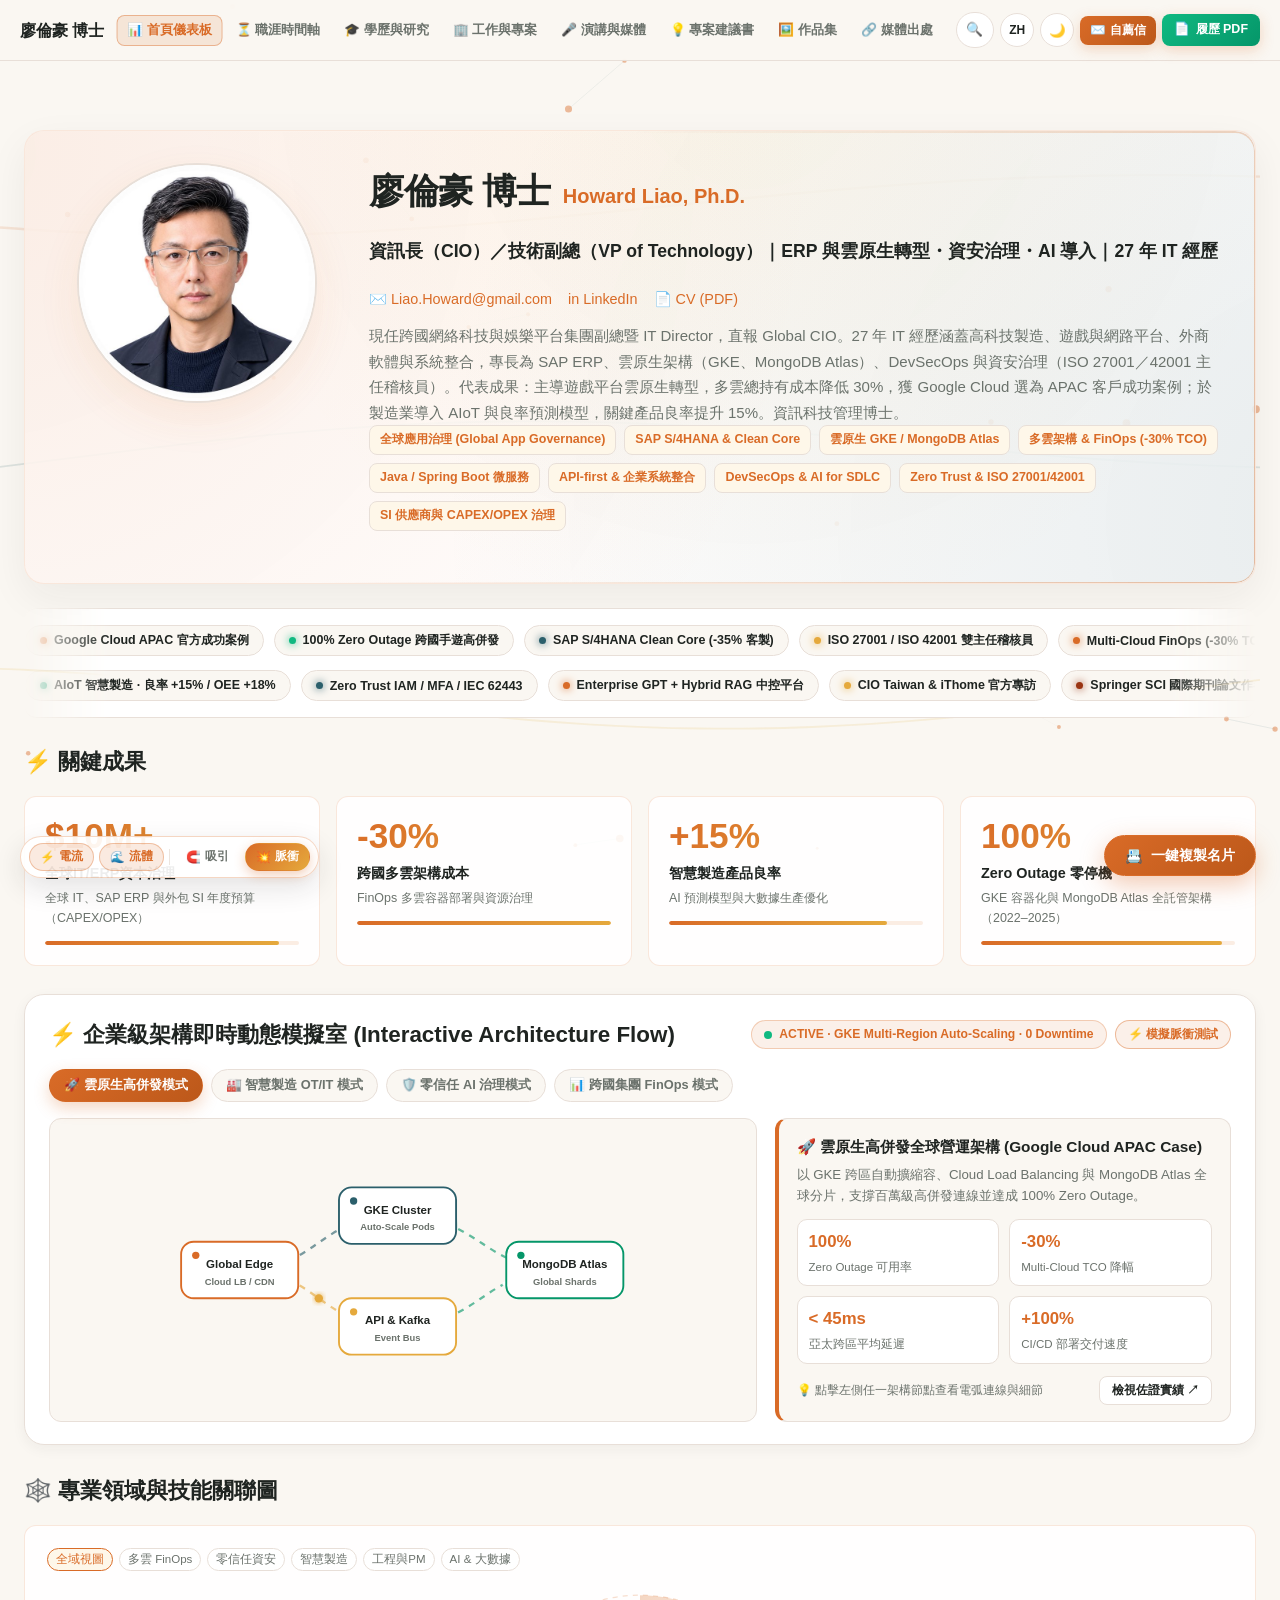
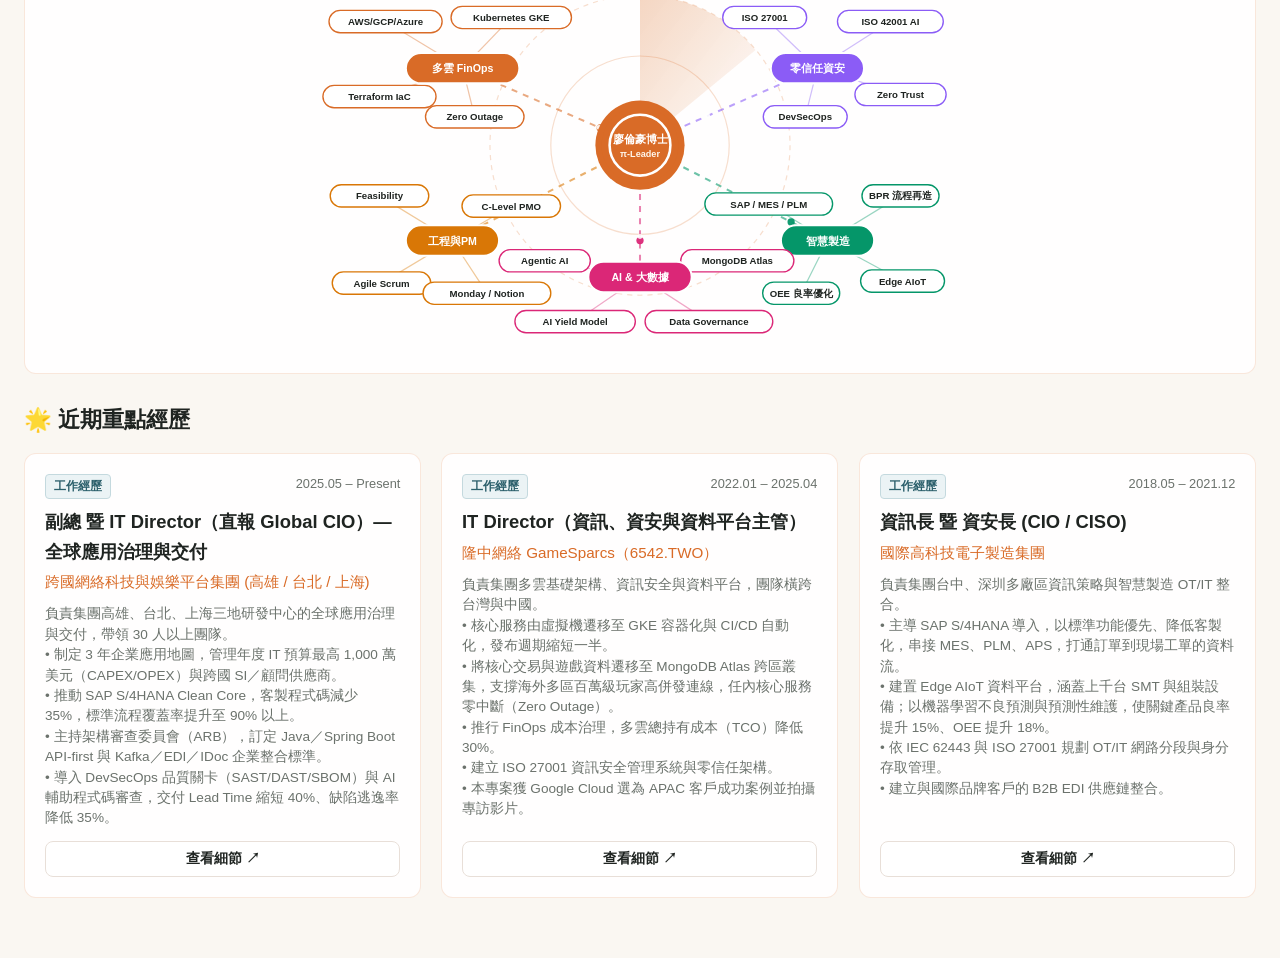
==== commit 48b43517: "feat(v6): clean executive polish + electro-fluid interactive engine, fractal lightning arcs, fluid d" ====
--- a/index.html
+++ b/index.html
@@ -1835,13 +1835,14 @@
   #kinetic-bg-canvas,
   #scroll-progress-bar,
   #scroll-top-orb,
+  #ef-control-dock,
   .kinetic-marquee-wrap {
     display: none !important;
   }
 }
 
 /* ==========================================
-   7. KINETIC FLUID MOTION & INTERACTIVE ENGINE (V5)
+   7. V6 CLEAN EXECUTIVE POLISH + ELECTRO-FLUID INTERACTIVE ENGINE
    ========================================== */
 #kinetic-bg-canvas {
   position: fixed;
@@ -1850,17 +1851,240 @@
   height: 100vh;
   z-index: 0;
   pointer-events: none;
-  opacity: 0.78;
+  opacity: 0.92;
   transition: opacity 0.4s ease;
 }
 body.dark-mode #kinetic-bg-canvas {
-  opacity: 0.92;
+  opacity: 0.96;
 }
 
 .tab-page,
 footer {
   position: relative;
   z-index: 1;
+}
+
+/* Clean Translucent Layered Surfaces so Electro-Fluid Engine breathes cleanly */
+.hero-card,
+.bento-card,
+.live-arch-deck,
+.viz-card,
+.kinetic-marquee-wrap,
+.info-card,
+.timeline-card {
+  background: rgba(255, 255, 255, 0.88);
+  border-color: rgba(217, 107, 39, 0.16);
+}
+body.dark-mode .hero-card,
+body.dark-mode .bento-card,
+body.dark-mode .live-arch-deck,
+body.dark-mode .viz-card,
+body.dark-mode .kinetic-marquee-wrap,
+body.dark-mode .info-card,
+body.dark-mode .timeline-card {
+  background: rgba(19, 28, 49, 0.84);
+  border-color: rgba(56, 189, 248, 0.2);
+}
+.hero-card {
+  box-shadow: 0 14px 40px rgba(31, 36, 33, 0.06), inset 0 1px 0 rgba(255, 255, 255, 0.8);
+}
+body.dark-mode .hero-card {
+  box-shadow: 0 18px 48px rgba(0, 0, 0, 0.48), inset 0 1px 0 rgba(56, 189, 248, 0.14);
+}
+.bento-card:hover,
+.info-card:hover,
+.timeline-card:hover {
+  border-color: rgba(217, 107, 39, 0.48);
+  box-shadow: 0 16px 34px rgba(217, 107, 39, 0.14);
+}
+body.dark-mode .bento-card:hover,
+body.dark-mode .info-card:hover,
+body.dark-mode .timeline-card:hover {
+  border-color: rgba(56, 189, 248, 0.55);
+  box-shadow: 0 18px 38px rgba(56, 189, 248, 0.16);
+}
+
+/* Electric Conduit Border Trace on Hero Card */
+.hero-card::after {
+  content: '';
+  position: absolute;
+  inset: 0;
+  border-radius: inherit;
+  padding: 1.5px;
+  background: linear-gradient(125deg,
+    transparent 15%,
+    rgba(217, 107, 39, 0.55) 38%,
+    rgba(43, 95, 107, 0.5) 52%,
+    rgba(229, 169, 60, 0.65) 64%,
+    transparent 85%);
+  background-size: 260% 260%;
+  animation: electricBorderSweep 8s linear infinite;
+  -webkit-mask: linear-gradient(#fff 0 0) content-box, linear-gradient(#fff 0 0);
+  -webkit-mask-composite: xor;
+  mask-composite: exclude;
+  pointer-events: none;
+  z-index: 2;
+  opacity: 0.72;
+}
+body.dark-mode .hero-card::after {
+  background: linear-gradient(125deg,
+    transparent 15%,
+    rgba(56, 189, 248, 0.72) 38%,
+    rgba(245, 158, 11, 0.65) 52%,
+    rgba(16, 185, 129, 0.7) 64%,
+    transparent 85%);
+  background-size: 260% 260%;
+  opacity: 0.85;
+}
+@keyframes electricBorderSweep {
+  0%   { background-position: 0% 50%; }
+  50%  { background-position: 100% 50%; }
+  100% { background-position: 0% 50%; }
+}
+
+/* Floating Electro-Fluid Interactive Control Dock */
+#ef-control-dock {
+  position: fixed;
+  left: 20px;
+  bottom: 22px;
+  z-index: 940;
+  display: inline-flex;
+  align-items: center;
+  gap: 5px;
+  padding: 6px 8px;
+  border-radius: 999px;
+  background: rgba(255, 255, 255, 0.92);
+  border: 1px solid rgba(217, 107, 39, 0.28);
+  box-shadow: 0 10px 28px rgba(31, 36, 33, 0.12);
+  transition: transform 0.25s ease, box-shadow 0.25s ease;
+}
+body.dark-mode #ef-control-dock {
+  background: rgba(15, 23, 42, 0.92);
+  border-color: rgba(56, 189, 248, 0.36);
+  box-shadow: 0 12px 32px rgba(0, 0, 0, 0.5);
+}
+#ef-control-dock:hover {
+  transform: translateY(-2px);
+}
+.ef-dock-btn {
+  display: inline-flex;
+  align-items: center;
+  gap: 4px;
+  padding: 5px 10px;
+  border-radius: 999px;
+  border: 1px solid transparent;
+  background: transparent;
+  color: var(--text-muted);
+  font-size: 0.74rem;
+  font-weight: 700;
+  cursor: pointer;
+  white-space: nowrap;
+  transition: all 0.2s ease;
+}
+.ef-dock-btn:hover {
+  color: var(--primary);
+  background: rgba(217, 107, 39, 0.09);
+}
+.ef-dock-btn.active {
+  color: var(--primary);
+  background: rgba(217, 107, 39, 0.14);
+  border-color: rgba(217, 107, 39, 0.35);
+}
+body.dark-mode .ef-dock-btn:hover {
+  color: #38BDF8;
+  background: rgba(56, 189, 248, 0.12);
+}
+body.dark-mode .ef-dock-btn.active {
+  color: #38BDF8;
+  background: rgba(56, 189, 248, 0.18);
+  border-color: rgba(56, 189, 248, 0.45);
+}
+.ef-dock-btn.surge-btn {
+  background: linear-gradient(135deg, #D96B27 0%, #E5A93C 100%);
+  color: #FFFFFF;
+  border-color: transparent;
+  box-shadow: 0 4px 12px rgba(217, 107, 39, 0.32);
+}
+body.dark-mode .ef-dock-btn.surge-btn {
+  background: linear-gradient(135deg, #0284C7 0%, #38BDF8 100%);
+  color: #0B1120;
+  box-shadow: 0 4px 14px rgba(56, 189, 248, 0.35);
+}
+.ef-dock-btn.surge-btn:hover {
+  transform: scale(1.04);
+  filter: brightness(1.06);
+}
+.ef-dock-sep {
+  width: 1px;
+  height: 16px;
+  background: var(--border-color);
+  opacity: 0.8;
+}
+
+/* Architecture Deck Surge State */
+.live-arch-deck.is-surging {
+  border-color: var(--primary) !important;
+  box-shadow: 0 0 0 2px rgba(217, 107, 39, 0.25), 0 18px 42px rgba(217, 107, 39, 0.2) !important;
+}
+body.dark-mode .live-arch-deck.is-surging {
+  border-color: #38BDF8 !important;
+  box-shadow: 0 0 0 2px rgba(56, 189, 248, 0.3), 0 18px 46px rgba(56, 189, 248, 0.25) !important;
+}
+.arch-surge-btn {
+  display: inline-flex;
+  align-items: center;
+  gap: 5px;
+  padding: 5px 12px;
+  border-radius: 999px;
+  border: 1px solid rgba(217, 107, 39, 0.42);
+  background: rgba(217, 107, 39, 0.1);
+  color: var(--primary);
+  font-size: 0.76rem;
+  font-weight: 800;
+  cursor: pointer;
+  transition: all 0.22s ease;
+}
+.arch-surge-btn:hover {
+  background: var(--primary);
+  color: #FFFFFF;
+  box-shadow: 0 6px 16px rgba(217, 107, 39, 0.3);
+}
+body.dark-mode .arch-surge-btn {
+  border-color: rgba(56, 189, 248, 0.45);
+  background: rgba(56, 189, 248, 0.12);
+  color: #38BDF8;
+}
+body.dark-mode .arch-surge-btn:hover {
+  background: #38BDF8;
+  color: #0B1120;
+  box-shadow: 0 6px 18px rgba(56, 189, 248, 0.35);
+}
+.arch-electric-arc {
+  fill: none;
+  stroke-linecap: round;
+  stroke-linejoin: round;
+  pointer-events: none;
+  animation: archElectricFlicker 0.9s ease-in-out infinite alternate;
+}
+@keyframes archElectricFlicker {
+  0%   { opacity: 0.42; stroke-width: 1.6; }
+  50%  { opacity: 0.92; stroke-width: 2.4; }
+  100% { opacity: 0.62; stroke-width: 1.9; }
+}
+@media (max-width: 768px) {
+  #ef-control-dock {
+    left: 10px;
+    bottom: 74px;
+    padding: 4px 6px;
+    gap: 3px;
+  }
+  .ef-dock-btn {
+    padding: 4px 7px;
+    font-size: 0.68rem;
+  }
+  .ef-dock-label-desktop {
+    display: none;
+  }
 }
 
 /* Scroll Progress Ribbon on Navbar */
@@ -6650,9 +6874,14 @@
         <div class="live-arch-deck reveal-item" id="live-arch-deck">
           <div class="live-arch-header">
             <div class="section-title" style="margin-bottom:0;">⚡ 企業級架構即時動態模擬室 (Interactive Architecture Flow)</div>
-            <div class="live-status-pill">
-              <span class="live-dot-pulse"></span>
-              <span id="arch-live-status-text">LIVE TELEMETRY · 點擊模式或節點切換檢視</span>
+            <div style="display:flex; align-items:center; gap:8px; flex-wrap:wrap;">
+              <div class="live-status-pill">
+                <span class="live-dot-pulse"></span>
+                <span id="arch-live-status-text">LIVE TELEMETRY · 點擊模式或節點切換檢視</span>
+              </div>
+              <button type="button" class="arch-surge-btn" onclick="window.triggerArchElectricSurge()" title="觸發跨節點電流脈衝與流體能量測試">
+                ⚡ 模擬脈衝測試
+              </button>
             </div>
           </div>
           <div class="arch-mode-tabs" id="arch-mode-tabs">
@@ -9277,6 +9506,23 @@
   <button id="scroll-top-orb" aria-label="回到頂端" title="回到頂端">↑</button>
 
   <!-- Executive 1-Click Contact FAB & Toast -->
+  <!-- Floating Electro-Fluid Interactive Control Dock -->
+  <div id="ef-control-dock" role="toolbar" aria-label="電流與流體互動控制台">
+    <button type="button" class="ef-dock-btn active" id="ef-toggle-electric" title="切換高壓電流電弧效果">
+      <span>⚡</span><span class="ef-dock-label-desktop">電流</span>
+    </button>
+    <button type="button" class="ef-dock-btn active" id="ef-toggle-fluid" title="切換流體動力與游標波紋">
+      <span>🌊</span><span class="ef-dock-label-desktop">流體</span>
+    </button>
+    <span class="ef-dock-sep" aria-hidden="true"></span>
+    <button type="button" class="ef-dock-btn" id="ef-cycle-mode" title="切換磁場互動模式 (吸引 / 渦流 / 排斥)">
+      <span id="ef-mode-icon">🧲</span><span id="ef-mode-label" class="ef-dock-label-desktop">吸引</span>
+    </button>
+    <button type="button" class="ef-dock-btn surge-btn" id="ef-trigger-surge" title="釋放全頁電流與流體能量脈衝">
+      <span>💥</span><span class="ef-dock-label-desktop">脈衝</span>
+    </button>
+  </div>
+
   <div class="quick-contact-fab" id="quick-contact-fab">
     <button class="fab-btn" onclick="window.copyExecutiveContact()" title="一鍵複製廖倫豪博士聯絡名片">
       <span>📇</span>
@@ -9311,12 +9557,57 @@
   };
 
   // ==========================================
-  // KINETIC FLUID MOTION & INTERACTIVE ENGINE (V5)
+  // V6 ELECTRO-FLUID KINETIC & INTERACTIVE ENGINE
   // ==========================================
   (function initPortfolioKineticEngine() {
     const prefersReduced = window.matchMedia && window.matchMedia('(prefers-reduced-motion: reduce)').matches;
-
-    // 1. Ambient Constellation & Flowing Silk Canvas
+    const efState = {
+      electric: true,
+      fluid: true,
+      fieldMode: 'attract', // 'attract' | 'vortex' | 'repel'
+      surgeBoost: 0
+    };
+    window.__efState = efState;
+
+    // Helper: Midpoint-displacement fractal electric arc
+    function buildLightningPoints(x1, y1, x2, y2, displace, depth) {
+      if (depth <= 0 || displace < 1.8) {
+        return [{ x: x1, y: y1 }, { x: x2, y: y2 }];
+      }
+      const midX = (x1 + x2) * 0.5 + (Math.random() - 0.5) * displace;
+      const midY = (y1 + y2) * 0.5 + (Math.random() - 0.5) * displace;
+      const left = buildLightningPoints(x1, y1, midX, midY, displace * 0.55, depth - 1);
+      const right = buildLightningPoints(midX, midY, x2, y2, displace * 0.55, depth - 1);
+      return left.slice(0, -1).concat(right);
+    }
+
+    function strokeElectricArc(ctx, x1, y1, x2, y2, displace, depth, glowRGB, coreColor, alpha, widthPx) {
+      const pts = buildLightningPoints(x1, y1, x2, y2, displace, depth);
+      if (pts.length < 2) return;
+      ctx.save();
+      ctx.lineCap = 'round';
+      ctx.lineJoin = 'round';
+      // Outer plasma glow pass
+      ctx.beginPath();
+      ctx.moveTo(pts[0].x, pts[0].y);
+      for (let i = 1; i < pts.length; i++) ctx.lineTo(pts[i].x, pts[i].y);
+      ctx.strokeStyle = `rgba(${glowRGB}, ${(alpha * 0.42).toFixed(3)})`;
+      ctx.lineWidth = widthPx * 3.4;
+      ctx.stroke();
+      // Hot electric core pass
+      ctx.beginPath();
+      ctx.moveTo(pts[0].x, pts[0].y);
+      for (let i = 1; i < pts.length; i++) ctx.lineTo(pts[i].x, pts[i].y);
+      ctx.strokeStyle = coreColor;
+      ctx.globalAlpha = Math.min(1, alpha);
+      ctx.lineWidth = widthPx;
+      ctx.stroke();
+      ctx.restore();
+    }
+
+    let triggerCanvasSurge = function() {};
+
+    // 1. Dual-Layer Electro-Fluid Interactive Canvas (30fps guarded)
     function initKineticCanvas() {
       if (prefersReduced) return;
       const canvas = document.getElementById('kinetic-bg-canvas');
@@ -9325,9 +9616,13 @@
       if (!ctx) return;
 
       let width = 0, height = 0, dpr = Math.min(window.devicePixelRatio || 1, 2);
-      const mouse = { x: -9999, y: -9999, active: false };
+      const mouse = { x: -9999, y: -9999, px: -9999, py: -9999, vx: 0, vy: 0, speed: 0, active: false };
       const pulses = [];
+      const sparks = [];
+      const bolts = [];
+      const fluidTrail = [];
       let nodes = [];
+      let fluidBlobs = [];
 
       function resize() {
         width = window.innerWidth;
@@ -9335,67 +9630,237 @@
         canvas.width = Math.floor(width * dpr);
         canvas.height = Math.floor(height * dpr);
         ctx.setTransform(dpr, 0, 0, dpr, 0, 0);
-        const targetCount = Math.min(34, Math.max(18, Math.floor((width * height) / 42000)));
+        const targetCount = Math.min(32, Math.max(18, Math.floor((width * height) / 44000)));
         if (nodes.length !== targetCount) {
           nodes = Array.from({ length: targetCount }, (_, i) => ({
             x: Math.random() * width,
             y: Math.random() * height,
-            vx: (Math.random() - 0.5) * 0.48,
-            vy: (Math.random() - 0.5) * 0.48,
-            r: 1.6 + (i % 3) * 0.8,
+            vx: (Math.random() - 0.5) * 0.55,
+            vy: (Math.random() - 0.5) * 0.55,
+            r: 1.8 + (i % 3) * 0.75,
+            charge: Math.random(),
             phase: Math.random() * Math.PI * 2
           }));
+        }
+        if (fluidBlobs.length === 0) {
+          fluidBlobs = [
+            { x: width * 0.18, y: height * 0.25, vx: 0.45, vy: 0.32, r: 220, phase: 0.4, tone: 0 },
+            { x: width * 0.82, y: height * 0.35, vx: -0.38, vy: 0.42, r: 240, phase: 1.9, tone: 1 },
+            { x: width * 0.52, y: height * 0.78, vx: 0.34, vy: -0.36, r: 260, phase: 3.4, tone: 2 },
+            { x: width * 0.28, y: height * 0.72, vx: -0.30, vy: -0.28, r: 195, phase: 5.1, tone: 0 }
+          ];
         }
       }
       resize();
       window.addEventListener('resize', resize, { passive: true });
 
-      window.addEventListener('mousemove', (e) => {
-        mouse.x = e.clientX;
-        mouse.y = e.clientY;
+      function spawnElectricBurst(cx, cy, branchCount, radius) {
+        if (pulses.length > 6) pulses.shift();
+        pulses.push({ x: cx, y: cy, r: 10, maxR: radius, alpha: 0.58 });
+        if (efState.electric) {
+          for (let b = 0; b < branchCount; b++) {
+            const ang = (Math.PI * 2 * b) / branchCount + (Math.random() - 0.5) * 0.5;
+            const dist = radius * (0.55 + Math.random() * 0.55);
+            bolts.push({
+              x1: cx, y1: cy,
+              x2: cx + Math.cos(ang) * dist,
+              y2: cy + Math.sin(ang) * dist,
+              life: 1.0,
+              displace: 28 + Math.random() * 18
+            });
+          }
+          for (let s = 0; s < 10; s++) {
+            const ang = Math.random() * Math.PI * 2;
+            const spd = 2.2 + Math.random() * 4.5;
+            sparks.push({
+              x: cx, y: cy,
+              vx: Math.cos(ang) * spd,
+              vy: Math.sin(ang) * spd,
+              life: 1.0,
+              r: 1.4 + Math.random() * 1.6
+            });
+          }
+        }
+        // Apply fluid velocity impulse to nearby nodes
+        for (let i = 0; i < nodes.length; i++) {
+          const n = nodes[i];
+          const dx = n.x - cx, dy = n.y - cy;
+          const dSq = dx * dx + dy * dy;
+          if (dSq < radius * radius && dSq > 1) {
+            const d = Math.sqrt(dSq);
+            const push = (1 - d / radius) * 2.8;
+            n.vx += (dx / d) * push;
+            n.vy += (dy / d) * push;
+          }
+        }
+      }
+
+      triggerCanvasSurge = function(cx, cy) {
+        const sx = typeof cx === 'number' ? cx : width * 0.5;
+        const sy = typeof cy === 'number' ? cy : height * 0.36;
+        efState.surgeBoost = 1.0;
+        spawnElectricBurst(sx, sy, 6, Math.min(width, height) * 0.42);
+      };
+
+      function handlePointerMove(clientX, clientY) {
+        if (mouse.active) {
+          mouse.vx = (clientX - mouse.x) * 0.45 + mouse.vx * 0.55;
+          mouse.vy = (clientY - mouse.y) * 0.45 + mouse.vy * 0.55;
+          mouse.speed = Math.min(48, Math.hypot(mouse.vx, mouse.vy));
+        }
+        mouse.px = mouse.x;
+        mouse.py = mouse.y;
+        mouse.x = clientX;
+        mouse.y = clientY;
         mouse.active = true;
+        if (efState.fluid) {
+          fluidTrail.push({ x: clientX, y: clientY, vx: mouse.vx * 0.16, vy: mouse.vy * 0.16, life: 1.0 });
+          if (fluidTrail.length > 18) fluidTrail.shift();
+        }
+      }
+
+      window.addEventListener('mousemove', (e) => handlePointerMove(e.clientX, e.clientY), { passive: true });
+      window.addEventListener('touchmove', (e) => {
+        if (e.touches && e.touches[0]) handlePointerMove(e.touches[0].clientX, e.touches[0].clientY);
       }, { passive: true });
-      window.addEventListener('mouseleave', () => { mouse.active = false; });
+      window.addEventListener('mouseleave', () => { mouse.active = false; mouse.speed = 0; });
       window.addEventListener('click', (e) => {
-        if (pulses.length > 5) pulses.shift();
-        pulses.push({ x: e.clientX, y: e.clientY, r: 8, maxR: 170, alpha: 0.42 });
+        spawnElectricBurst(e.clientX, e.clientY, 4, 185);
       }, { passive: true });
 
       let t = 0;
       let lastTs = 0;
-      const maxDist = 148;
+      const maxDist = 152;
       const maxDistSq = maxDist * maxDist;
-      const mouseDistSq = 185 * 185;
+      const mouseDist = 205;
+      const mouseDistSq = mouseDist * mouseDist;
+
       function frame(now) {
         requestAnimationFrame(frame);
         if (document.hidden || (now - lastTs < 32)) return;
         lastTs = now;
-        t += 0.016;
+        if (width !== window.innerWidth || height !== window.innerHeight) resize();
+        t += 0.02;
+        mouse.speed *= 0.92;
+        mouse.vx *= 0.9;
+        mouse.vy *= 0.9;
+        efState.surgeBoost *= 0.94;
+        if (efState.surgeBoost < 0.01) efState.surgeBoost = 0;
+
         ctx.clearRect(0, 0, width, height);
         const isDark = document.body.classList.contains('dark-mode');
-        const primaryRGB = isDark ? '56, 189, 248' : '217, 107, 39';
-        const accentRGB  = isDark ? '245, 158, 11' : '43, 95, 107';
-
-        // Flowing translucent silk waves
-        for (let w = 0; w < 2; w++) {
-          ctx.beginPath();
-          const baseY = height * (0.28 + w * 0.42);
-          ctx.moveTo(0, baseY);
-          for (let x = 0; x <= width; x += 72) {
-            const y = baseY + Math.sin(x * 0.0035 + t * (1.1 + w * 0.4) + w * 2.1) * (24 + w * 10)
-                            + Math.cos(x * 0.0018 - t * 0.7) * 14;
-            ctx.lineTo(x, y);
+        const primaryRGB  = isDark ? '56, 189, 248' : '217, 107, 39';
+        const accentRGB   = isDark ? '245, 158, 11' : '43, 95, 107';
+        const electricRGB = isDark ? '56, 189, 248' : '217, 107, 39';
+        const coreColor   = isDark ? '#E0F2FE' : '#B45309';
+
+        // ---- LAYER A: FLUID DYNAMICS (Vortex Blobs + Advected Ribbons + Cursor Liquid Wake) ----
+        if (efState.fluid) {
+          // 1. Drifting fluid energy blobs warped by pointer curl
+          for (let i = 0; i < fluidBlobs.length; i++) {
+            const b = fluidBlobs[i];
+            b.x += b.vx + Math.sin(t * 0.7 + b.phase) * 0.45;
+            b.y += b.vy + Math.cos(t * 0.6 + b.phase) * 0.45;
+            if (mouse.active) {
+              const dx = b.x - mouse.x, dy = b.y - mouse.y;
+              const d = Math.hypot(dx, dy) + 1;
+              if (d < 340) {
+                const influence = (1 - d / 340) * 1.4;
+                if (efState.fieldMode === 'vortex') {
+                  b.x += (-dy / d) * influence * 2.2;
+                  b.y += (dx / d) * influence * 2.2;
+                } else if (efState.fieldMode === 'repel') {
+                  b.x += (dx / d) * influence * 2.4;
+                  b.y += (dy / d) * influence * 2.4;
+                } else {
+                  b.x += mouse.vx * 0.08 * influence;
+                  b.y += mouse.vy * 0.08 * influence;
+                }
+              }
+            }
+            if (b.x < -b.r) b.x = width + b.r * 0.8;
+            if (b.x > width + b.r) b.x = -b.r * 0.8;
+            if (b.y < -b.r) b.y = height + b.r * 0.8;
+            if (b.y > height + b.r) b.y = -b.r * 0.8;
+
+            const pulseR = b.r * (1 + Math.sin(t * 1.1 + b.phase) * 0.08 + efState.surgeBoost * 0.16);
+            const grad = ctx.createRadialGradient(b.x, b.y, 8, b.x, b.y, pulseR);
+            const rgb = b.tone === 0 ? primaryRGB : (b.tone === 1 ? accentRGB : (isDark ? '16, 185, 129' : '229, 169, 60'));
+            const peakA = (isDark ? 0.14 : 0.095) + efState.surgeBoost * 0.07;
+            grad.addColorStop(0, `rgba(${rgb}, ${peakA.toFixed(3)})`);
+            grad.addColorStop(0.55, `rgba(${rgb}, ${(peakA * 0.35).toFixed(3)})`);
+            grad.addColorStop(1, `rgba(${rgb}, 0)`);
+            ctx.fillStyle = grad;
+            ctx.beginPath();
+            ctx.arc(b.x, b.y, pulseR, 0, Math.PI * 2);
+            ctx.fill();
           }
-          ctx.strokeStyle = `rgba(${w === 0 ? primaryRGB : accentRGB}, ${isDark ? 0.11 : 0.075})`;
-          ctx.lineWidth = 1.4;
-          ctx.stroke();
+
+          // 2. Advected Multi-Harmonic Liquid Silk Currents (displaced by cursor)
+          for (let w = 0; w < 3; w++) {
+            const baseY = height * (0.22 + w * 0.28);
+            const pts = [];
+            const stepX = 56;
+            for (let x = -stepX; x <= width + stepX; x += stepX) {
+              let y = baseY
+                + Math.sin(x * 0.0036 + t * (1.2 + w * 0.35) + w * 1.9) * (24 + w * 8 + efState.surgeBoost * 24)
+                + Math.cos(x * 0.0019 - t * 0.85 + w) * 14;
+              if (mouse.active) {
+                const dx = x - mouse.x;
+                const dy = y - mouse.y;
+                const dSq = dx * dx + dy * dy;
+                if (dSq < 260 * 260) {
+                  const factor = Math.pow(1 - Math.sqrt(dSq) / 260, 2);
+                  const dir = efState.fieldMode === 'repel' ? 1 : -0.65;
+                  y += (dy * 0.28 * dir + mouse.vy * 1.35) * factor;
+                }
+              }
+              pts.push({ x, y });
+            }
+            ctx.beginPath();
+            ctx.moveTo(pts[0].x, pts[0].y);
+            for (let i = 1; i < pts.length - 1; i++) {
+              const xc = (pts[i].x + pts[i + 1].x) * 0.5;
+              const yc = (pts[i].y + pts[i + 1].y) * 0.5;
+              ctx.quadraticCurveTo(pts[i].x, pts[i].y, xc, yc);
+            }
+            const waveRGB = w === 0 ? primaryRGB : (w === 1 ? accentRGB : (isDark ? '16, 185, 129' : '229, 169, 60'));
+            const waveAlpha = (isDark ? 0.2 : 0.145) + efState.surgeBoost * 0.12;
+            ctx.strokeStyle = `rgba(${waveRGB}, ${waveAlpha.toFixed(3)})`;
+            ctx.lineWidth = 1.8 + (w === 0 ? 0.6 : 0);
+            ctx.stroke();
+          }
+
+          // 3. Silky Fluid Wake Trail following cursor
+          if (fluidTrail.length > 2) {
+            for (let i = fluidTrail.length - 1; i >= 0; i--) {
+              const p = fluidTrail[i];
+              p.x += p.vx;
+              p.y += p.vy;
+              p.vx *= 0.94;
+              p.vy *= 0.94;
+              p.life -= 0.045;
+              if (p.life <= 0) fluidTrail.splice(i, 1);
+            }
+            for (let i = 1; i < fluidTrail.length; i++) {
+              const a = fluidTrail[i - 1], b = fluidTrail[i];
+              const ratio = i / fluidTrail.length;
+              ctx.beginPath();
+              ctx.moveTo(a.x, a.y);
+              ctx.lineTo(b.x, b.y);
+              ctx.strokeStyle = `rgba(${primaryRGB}, ${(b.life * ratio * (isDark ? 0.42 : 0.3)).toFixed(3)})`;
+              ctx.lineWidth = Math.max(1, ratio * 9 * b.life);
+              ctx.lineCap = 'round';
+              ctx.stroke();
+            }
+          }
         }
 
-        // Kinetic click ripples
+        // ---- LAYER B: ELECTROMAGNETIC SHOCKWAVES ----
         for (let i = pulses.length - 1; i >= 0; i--) {
           const p = pulses[i];
-          p.r += 5.5;
-          p.alpha *= 0.92;
+          p.r += 7.2;
+          p.alpha *= 0.91;
           if (p.alpha < 0.015 || p.r > p.maxR) {
             pulses.splice(i, 1);
             continue;
@@ -9403,13 +9868,26 @@
           ctx.beginPath();
           ctx.arc(p.x, p.y, p.r, 0, Math.PI * 2);
           ctx.strokeStyle = `rgba(${primaryRGB}, ${p.alpha.toFixed(3)})`;
-          ctx.lineWidth = 1.6;
+          ctx.lineWidth = 2.0;
+          ctx.stroke();
+          ctx.beginPath();
+          ctx.arc(p.x, p.y, p.r * 0.72, 0, Math.PI * 2);
+          ctx.strokeStyle = `rgba(${accentRGB}, ${(p.alpha * 0.55).toFixed(3)})`;
+          ctx.lineWidth = 1.1;
           ctx.stroke();
         }
 
-        // Update & draw constellation nodes
+        // ---- LAYER C: INTERACTIVE CONSTELLATION + HIGH-VOLTAGE ELECTRIC ARCS ----
+        const nearMouseNodes = [];
         for (let i = 0; i < nodes.length; i++) {
           const n = nodes[i];
+          n.vx *= 0.985;
+          n.vy *= 0.985;
+          const minV = 0.22;
+          if (Math.hypot(n.vx, n.vy) < minV) {
+            n.vx += Math.cos(t + n.phase) * 0.04;
+            n.vy += Math.sin(t + n.phase) * 0.04;
+          }
           n.x += n.vx;
           n.y += n.vy;
           if (n.x < -20) n.x = width + 20;
@@ -9423,15 +9901,18 @@
             const dSq = dx * dx + dy * dy;
             if (dSq < mouseDistSq && dSq > 1) {
               const d = Math.sqrt(dSq);
-              const force = (1 - d / 185) * 0.022;
-              n.x += dx * force;
-              n.y += dy * force;
-              ctx.beginPath();
-              ctx.moveTo(n.x, n.y);
-              ctx.lineTo(mouse.x, mouse.y);
-              ctx.strokeStyle = `rgba(${primaryRGB}, ${((1 - d / 185) * (isDark ? 0.34 : 0.24)).toFixed(3)})`;
-              ctx.lineWidth = 1.05;
-              ctx.stroke();
+              const strength = (1 - d / mouseDist);
+              if (efState.fieldMode === 'attract') {
+                n.vx += (dx / d) * strength * 0.24;
+                n.vy += (dy / d) * strength * 0.24;
+              } else if (efState.fieldMode === 'vortex') {
+                n.vx += (-dy / d) * strength * 0.38 + (dx / d) * strength * 0.08;
+                n.vy += (dx / d) * strength * 0.38 + (dy / d) * strength * 0.08;
+              } else {
+                n.vx -= (dx / d) * strength * 0.42;
+                n.vy -= (dy / d) * strength * 0.42;
+              }
+              nearMouseNodes.push({ n, d });
             }
           }
 
@@ -9441,25 +9922,144 @@
             const dy = n.y - m.y;
             const dSq = dx * dx + dy * dy;
             if (dSq < maxDistSq) {
-              const alpha = (1 - Math.sqrt(dSq) / maxDist) * (isDark ? 0.2 : 0.14);
+              const d = Math.sqrt(dSq);
+              const prox = 1 - d / maxDist;
               ctx.beginPath();
               ctx.moveTo(n.x, n.y);
               ctx.lineTo(m.x, m.y);
-              ctx.strokeStyle = `rgba(${accentRGB}, ${alpha.toFixed(3)})`;
-              ctx.lineWidth = 0.85;
+              ctx.strokeStyle = `rgba(${accentRGB}, ${(prox * (isDark ? 0.24 : 0.16)).toFixed(3)})`;
+              ctx.lineWidth = 0.9;
               ctx.stroke();
+
+              // Spontaneous high-voltage synaptic arc between close nodes
+              if (efState.electric && d < 125 && Math.random() < (0.0045 + efState.surgeBoost * 0.035)) {
+                strokeElectricArc(ctx, n.x, n.y, m.x, m.y, 16, 3, electricRGB, coreColor, isDark ? 0.78 : 0.62, 1.25);
+              }
             }
           }
 
-          const glowR = n.r + Math.sin(t * 2.4 + n.phase) * 0.55;
+          const glowR = n.r + Math.sin(t * 2.6 + n.phase) * 0.65 + efState.surgeBoost * 1.4;
           ctx.beginPath();
-          ctx.arc(n.x, n.y, Math.max(0.8, glowR), 0, Math.PI * 2);
-          ctx.fillStyle = `rgba(${primaryRGB}, ${isDark ? 0.55 : 0.42})`;
+          ctx.arc(n.x, n.y, Math.max(0.9, glowR), 0, Math.PI * 2);
+          ctx.fillStyle = `rgba(${primaryRGB}, ${isDark ? 0.65 : 0.48})`;
+          ctx.fill();
+        }
+
+        // Cursor-to-node live electric arcs (top 3 closest nodes)
+        if (efState.electric && mouse.active && nearMouseNodes.length > 0) {
+          nearMouseNodes.sort((a, b) => a.d - b.d);
+          const count = Math.min(3, nearMouseNodes.length);
+          for (let k = 0; k < count; k++) {
+            const { n, d } = nearMouseNodes[k];
+            const intensity = (1 - d / mouseDist) * (isDark ? 0.92 : 0.76);
+            const disp = 12 + (mouse.speed * 0.45) + (1 - d / mouseDist) * 14;
+            strokeElectricArc(ctx, mouse.x, mouse.y, n.x, n.y, disp, 3, electricRGB, coreColor, intensity, 1.35);
+            // Node junction glow
+            ctx.beginPath();
+            ctx.arc(n.x, n.y, n.r + 3.2, 0, Math.PI * 2);
+            ctx.fillStyle = `rgba(${electricRGB}, ${(intensity * 0.45).toFixed(3)})`;
+            ctx.fill();
+          }
+        }
+
+        // Click / Surge multi-branch fractal lightning bolts
+        if (efState.electric && bolts.length > 0) {
+          for (let i = bolts.length - 1; i >= 0; i--) {
+            const b = bolts[i];
+            b.life -= 0.11;
+            if (b.life <= 0) {
+              bolts.splice(i, 1);
+              continue;
+            }
+            strokeElectricArc(ctx, b.x1, b.y1, b.x2, b.y2, b.displace * b.life, 3, electricRGB, coreColor, b.life * (isDark ? 0.95 : 0.8), 1.65);
+          }
+        }
+
+        // Electric sparks
+        for (let i = sparks.length - 1; i >= 0; i--) {
+          const s = sparks[i];
+          s.x += s.vx;
+          s.y += s.vy;
+          s.vx *= 0.93;
+          s.vy *= 0.93;
+          s.life -= 0.045;
+          if (s.life <= 0) {
+            sparks.splice(i, 1);
+            continue;
+          }
+          ctx.beginPath();
+          ctx.arc(s.x, s.y, Math.max(0.6, s.r * s.life), 0, Math.PI * 2);
+          ctx.fillStyle = `rgba(${electricRGB}, ${s.life.toFixed(3)})`;
           ctx.fill();
         }
       }
       requestAnimationFrame(frame);
     }
+
+    // Public Surge & Control Dock bindings
+    window.triggerElectroFluidSurge = function(x, y) {
+      triggerCanvasSurge(x, y);
+      if (typeof window.showToast === 'function') {
+        window.showToast('⚡🌊 已釋放高壓電流與流體能量脈衝！');
+      }
+    };
+
+    (function bindControlDock() {
+      const btnElec = document.getElementById('ef-toggle-electric');
+      const btnFluid = document.getElementById('ef-toggle-fluid');
+      const btnMode = document.getElementById('ef-cycle-mode');
+      const btnSurge = document.getElementById('ef-trigger-surge');
+      const modeIcon = document.getElementById('ef-mode-icon');
+      const modeLbl = document.getElementById('ef-mode-label');
+
+      if (btnElec) {
+        btnElec.addEventListener('click', (e) => {
+          e.stopPropagation();
+          efState.electric = !efState.electric;
+          btnElec.classList.toggle('active', efState.electric);
+          if (typeof window.showToast === 'function') {
+            window.showToast(efState.electric ? '⚡ 高壓電流電弧：已開啟' : '⚡ 高壓電流電弧：已關閉');
+          }
+        });
+      }
+      if (btnFluid) {
+        btnFluid.addEventListener('click', (e) => {
+          e.stopPropagation();
+          efState.fluid = !efState.fluid;
+          btnFluid.classList.toggle('active', efState.fluid);
+          if (typeof window.showToast === 'function') {
+            window.showToast(efState.fluid ? '🌊 流體動力波紋：已開啟' : '🌊 流體動力波紋：已關閉');
+          }
+        });
+      }
+      if (btnMode) {
+        const modes = [
+          { key: 'attract', icon: '🧲', label: '吸引', toast: '🧲 磁場模式：引力聚合 (Attract)' },
+          { key: 'vortex',  icon: '🌀', label: '渦流', toast: '🌀 磁場模式：流體渦旋 (Vortex)' },
+          { key: 'repel',   icon: '💨', label: '排斥', toast: '💨 磁場模式：斥力波紋 (Repel)' }
+        ];
+        let mIdx = 0;
+        btnMode.addEventListener('click', (e) => {
+          e.stopPropagation();
+          mIdx = (mIdx + 1) % modes.length;
+          const m = modes[mIdx];
+          efState.fieldMode = m.key;
+          if (modeIcon) modeIcon.textContent = m.icon;
+          if (modeLbl) modeLbl.textContent = m.label;
+          btnMode.classList.toggle('active', m.key !== 'attract');
+          if (typeof window.showToast === 'function') window.showToast(m.toast);
+        });
+      }
+      if (btnSurge) {
+        btnSurge.addEventListener('click', (e) => {
+          e.stopPropagation();
+          window.triggerElectroFluidSurge(window.innerWidth * 0.5, window.innerHeight * 0.35);
+          if (typeof window.triggerArchElectricSurge === 'function') {
+            window.triggerArchElectricSurge(true);
+          }
+        });
+      }
+    })();
 
     // 2. Interactive C-Level Live Architecture Telemetry Deck
     const ARCH_SCENARIOS = {
@@ -9549,13 +10149,38 @@
       }
     };
 
-    window.selectArchMode = function(modeKey, activeNodeId) {
-      const data = ARCH_SCENARIOS[modeKey] || ARCH_SCENARIOS.cloud;
+    let currentArchMode = 'cloud';
+    let archSurgeTimer = null;
+
+    function buildSvgElectricPath(ax, ay, bx, by) {
+      const steps = 6;
+      let d = `M ${ax} ${ay}`;
+      const dx = bx - ax, dy = by - ay;
+      const len = Math.hypot(dx, dy) || 1;
+      const nx = -dy / len, ny = dx / len;
+      for (let i = 1; i < steps; i++) {
+        const ratio = i / steps;
+        const jitter = ((i % 2 === 0 ? 1 : -1) * (6 + Math.random() * 6));
+        const px = (ax + dx * ratio + nx * jitter).toFixed(1);
+        const py = (ay + dy * ratio + ny * jitter).toFixed(1);
+        d += ` L ${px} ${py}`;
+      }
+      d += ` L ${bx} ${by}`;
+      return d;
+    }
+
+    window.selectArchMode = function(modeKey, activeNodeId, surging) {
+      currentArchMode = modeKey || currentArchMode || 'cloud';
+      const data = ARCH_SCENARIOS[currentArchMode] || ARCH_SCENARIOS.cloud;
       document.querySelectorAll('#arch-mode-tabs .arch-mode-btn').forEach(btn => {
-        btn.classList.toggle('active', btn.dataset.archMode === modeKey);
+        btn.classList.toggle('active', btn.dataset.archMode === currentArchMode);
       });
       const statusEl = document.getElementById('arch-live-status-text');
-      if (statusEl) statusEl.textContent = data.status;
+      if (statusEl) {
+        statusEl.textContent = surging
+          ? `⚡ SURGE TEST ACTIVE · ${data.status}`
+          : data.status;
+      }
 
       const stage = document.getElementById('arch-svg-stage');
       const panel = document.getElementById('arch-telemetry-panel');
@@ -9566,19 +10191,25 @@
       const selectedNode = activeNodeId && nodeMap[activeNodeId] ? nodeMap[activeNodeId] : null;
 
       let pathsSVG = '';
+      let electricSVG = '';
       let packetsSVG = '';
       data.links.forEach(([fromId, toId], idx) => {
         const a = nodeMap[fromId], b = nodeMap[toId];
         if (!a || !b) return;
         const midX = (a.x + b.x) / 2;
         const d = `M ${a.x} ${a.y} C ${midX} ${a.y}, ${midX} ${b.y}, ${b.x} ${b.y}`;
-        pathsSVG += `<path d="${d}" fill="none" stroke="${b.color}" stroke-width="2.2" opacity="0.62" class="arch-flow-line"/>`;
+        const dur = surging ? (0.75 + idx * 0.14).toFixed(2) : (1.8 + idx * 0.32).toFixed(2);
+        pathsSVG += `<path d="${d}" fill="none" stroke="${b.color}" stroke-width="${surging ? 3 : 2.2}" opacity="${surging ? 0.88 : 0.62}" class="arch-flow-line"/>`;
+        if (surging || (selectedNode && (selectedNode.id === fromId || selectedNode.id === toId))) {
+          const arcD = buildSvgElectricPath(a.x, a.y, b.x, b.y);
+          electricSVG += `<path d="${arcD}" stroke="${b.color}" filter="url(#ef-arc-glow)" class="arch-electric-arc"/>`;
+        }
         packetsSVG += `
-          <circle r="4" fill="${b.color}">
-            <animateMotion dur="${(1.8 + idx * 0.32).toFixed(2)}s" repeatCount="indefinite" path="${d}"/>
+          <circle r="${surging ? 5.2 : 4}" fill="${b.color}" filter="url(#ef-arc-glow)">
+            <animateMotion dur="${dur}s" repeatCount="indefinite" path="${d}"/>
           </circle>
           <circle r="2.2" fill="#FFFFFF">
-            <animateMotion dur="${(1.8 + idx * 0.32).toFixed(2)}s" begin="0.9s" repeatCount="indefinite" path="${d}"/>
+            <animateMotion dur="${dur}s" begin="${(parseFloat(dur) * 0.5).toFixed(2)}s" repeatCount="indefinite" path="${d}"/>
           </circle>
         `;
       });
@@ -9587,9 +10218,13 @@
       data.nodes.forEach(n => {
         const isSel = selectedNode && selectedNode.id === n.id;
         nodesSVG += `
-          <g class="arch-svg-node" transform="translate(${n.x}, ${n.y})" onclick="window.selectArchMode('${modeKey}', '${n.id}')">
+          <g class="arch-svg-node" tabindex="0" role="button" aria-label="${n.label} ${n.sub}"
+             transform="translate(${n.x}, ${n.y})"
+             onclick="window.selectArchMode('${currentArchMode}', '${n.id}')"
+             onkeydown="if(event.key==='Enter'||event.key===' '){event.preventDefault();window.selectArchMode('${currentArchMode}', '${n.id}');}">
             <rect x="-56" y="-27" width="112" height="54" rx="12"
-                  fill="var(--bg-card)" stroke="${n.color}" stroke-width="${isSel ? 3 : 1.8}"/>
+                  fill="var(--bg-card)" stroke="${n.color}" stroke-width="${(isSel || surging) ? 3 : 1.8}"
+                  ${(isSel || surging) ? 'filter="url(#ef-arc-glow)"' : ''}/>
             <circle cx="-42" cy="-14" r="3.5" fill="${n.color}"/>
             <text y="-2" text-anchor="middle" fill="var(--text-main)" font-size="11" font-weight="800">${n.label}</text>
             <text y="14" text-anchor="middle" fill="var(--text-muted)" font-size="9" font-weight="600">${n.sub}</text>
@@ -9599,7 +10234,17 @@
 
       stage.innerHTML = `
         <svg width="100%" viewBox="0 0 440 220" style="display:block; max-height:230px; overflow:visible;">
+          <defs>
+            <filter id="ef-arc-glow" x="-30%" y="-30%" width="160%" height="160%">
+              <feGaussianBlur stdDeviation="2.4" result="blur"/>
+              <feMerge>
+                <feMergeNode in="blur"/>
+                <feMergeNode in="SourceGraphic"/>
+              </feMerge>
+            </filter>
+          </defs>
           ${pathsSVG}
+          ${electricSVG}
           ${packetsSVG}
           ${nodesSVG}
         </svg>
@@ -9623,10 +10268,28 @@
           `).join('')}
         </div>
         <div style="display:flex; justify-content:space-between; align-items:center; gap:8px; flex-wrap:wrap;">
-          <span style="font-size:0.74rem; color:var(--text-muted);">💡 點擊左側任一架構節點查看細節</span>
+          <span style="font-size:0.74rem; color:var(--text-muted);">💡 點擊左側任一架構節點查看電弧連線與細節</span>
           <button type="button" class="btn-secondary" style="padding:5px 12px; font-size:0.78rem;" onclick="window.switchTab('${data.jumpTab}')">檢視佐證實績 ↗</button>
         </div>
       `;
+    };
+
+    window.triggerArchElectricSurge = function(silentToast) {
+      const deck = document.getElementById('live-arch-deck');
+      if (deck) {
+        deck.classList.add('is-surging');
+        const r = deck.getBoundingClientRect();
+        triggerCanvasSurge(r.left + r.width * 0.4, r.top + r.height * 0.5);
+      }
+      window.selectArchMode(currentArchMode, null, true);
+      if (!silentToast && typeof window.showToast === 'function') {
+        window.showToast('⚡ 已觸發企業架構高併發電流脈衝模擬！');
+      }
+      clearTimeout(archSurgeTimer);
+      archSurgeTimer = setTimeout(() => {
+        if (deck) deck.classList.remove('is-surging');
+        window.selectArchMode(currentArchMode, null, false);
+      }, 2400);
     };
 
     // 3. Clickable Hero Tag Jump
@@ -9642,7 +10305,7 @@
       }
     };
 
-    // 4. Smooth KPI Count-Up & Sparkline Fill
+    // 4. Smooth KPI Count-Up & Sparkline Fill (Clamped progress — never flashes negative!)
     window.triggerDashboardCounters = function() {
       const cards = document.querySelectorAll('#page-dashboard .bento-card');
       cards.forEach((card, idx) => {
@@ -9653,18 +10316,26 @@
             sparkEl.style.width = sparkEl.getAttribute('data-spark') || '88%';
           }, 180 + idx * 120);
         }
-        if (!valEl || prefersReduced) return;
+        if (!valEl) return;
         const raw = (valEl.getAttribute('data-kpi-raw') || valEl.textContent || '').trim();
+        if (prefersReduced) {
+          valEl.textContent = raw;
+          return;
+        }
         const m = raw.match(/^([^\d]*)(\d+(?:\.\d+)?)(.*)$/);
-        if (!m) return;
+        if (!m) {
+          valEl.textContent = raw;
+          return;
+        }
         const prefix = m[1], target = parseFloat(m[2]), suffix = m[3];
         const isFloat = m[2].includes('.');
-        const duration = 950 + idx * 140;
-        const start = performance.now();
+        const duration = 900 + idx * 120;
+        let start = null;
         function step(now) {
-          const p = Math.min(1, (now - start) / duration);
+          if (start === null) start = now;
+          const p = Math.max(0, Math.min(1, (now - start) / duration));
           const eased = 1 - Math.pow(1 - p, 3);
-          const current = target * eased;
+          const current = Math.max(0, target * eased);
           valEl.textContent = prefix + (isFloat ? current.toFixed(1) : Math.round(current)) + suffix;
           if (p < 1) requestAnimationFrame(step);
           else valEl.textContent = raw;
@@ -9672,6 +10343,20 @@
         requestAnimationFrame(step);
       });
     };
+
+    // 4b. Quick Search Keyboard Shortcut (/ or Cmd+K / Ctrl+K)
+    document.addEventListener('keydown', (e) => {
+      const searchInput = document.getElementById('header-search-input');
+      if (!searchInput) return;
+      if ((e.metaKey || e.ctrlKey) && e.key.toLowerCase() === 'k') {
+        e.preventDefault();
+        searchInput.focus();
+        searchInput.select();
+      } else if (e.key === '/' && !/INPUT|TEXTAREA|SELECT/.test((document.activeElement && document.activeElement.tagName) || '')) {
+        e.preventDefault();
+        searchInput.focus();
+      }
+    });
 
     // 5. Fluid Sliding Pill on Desktop Navbar Tabs
     let slidingPill = null;
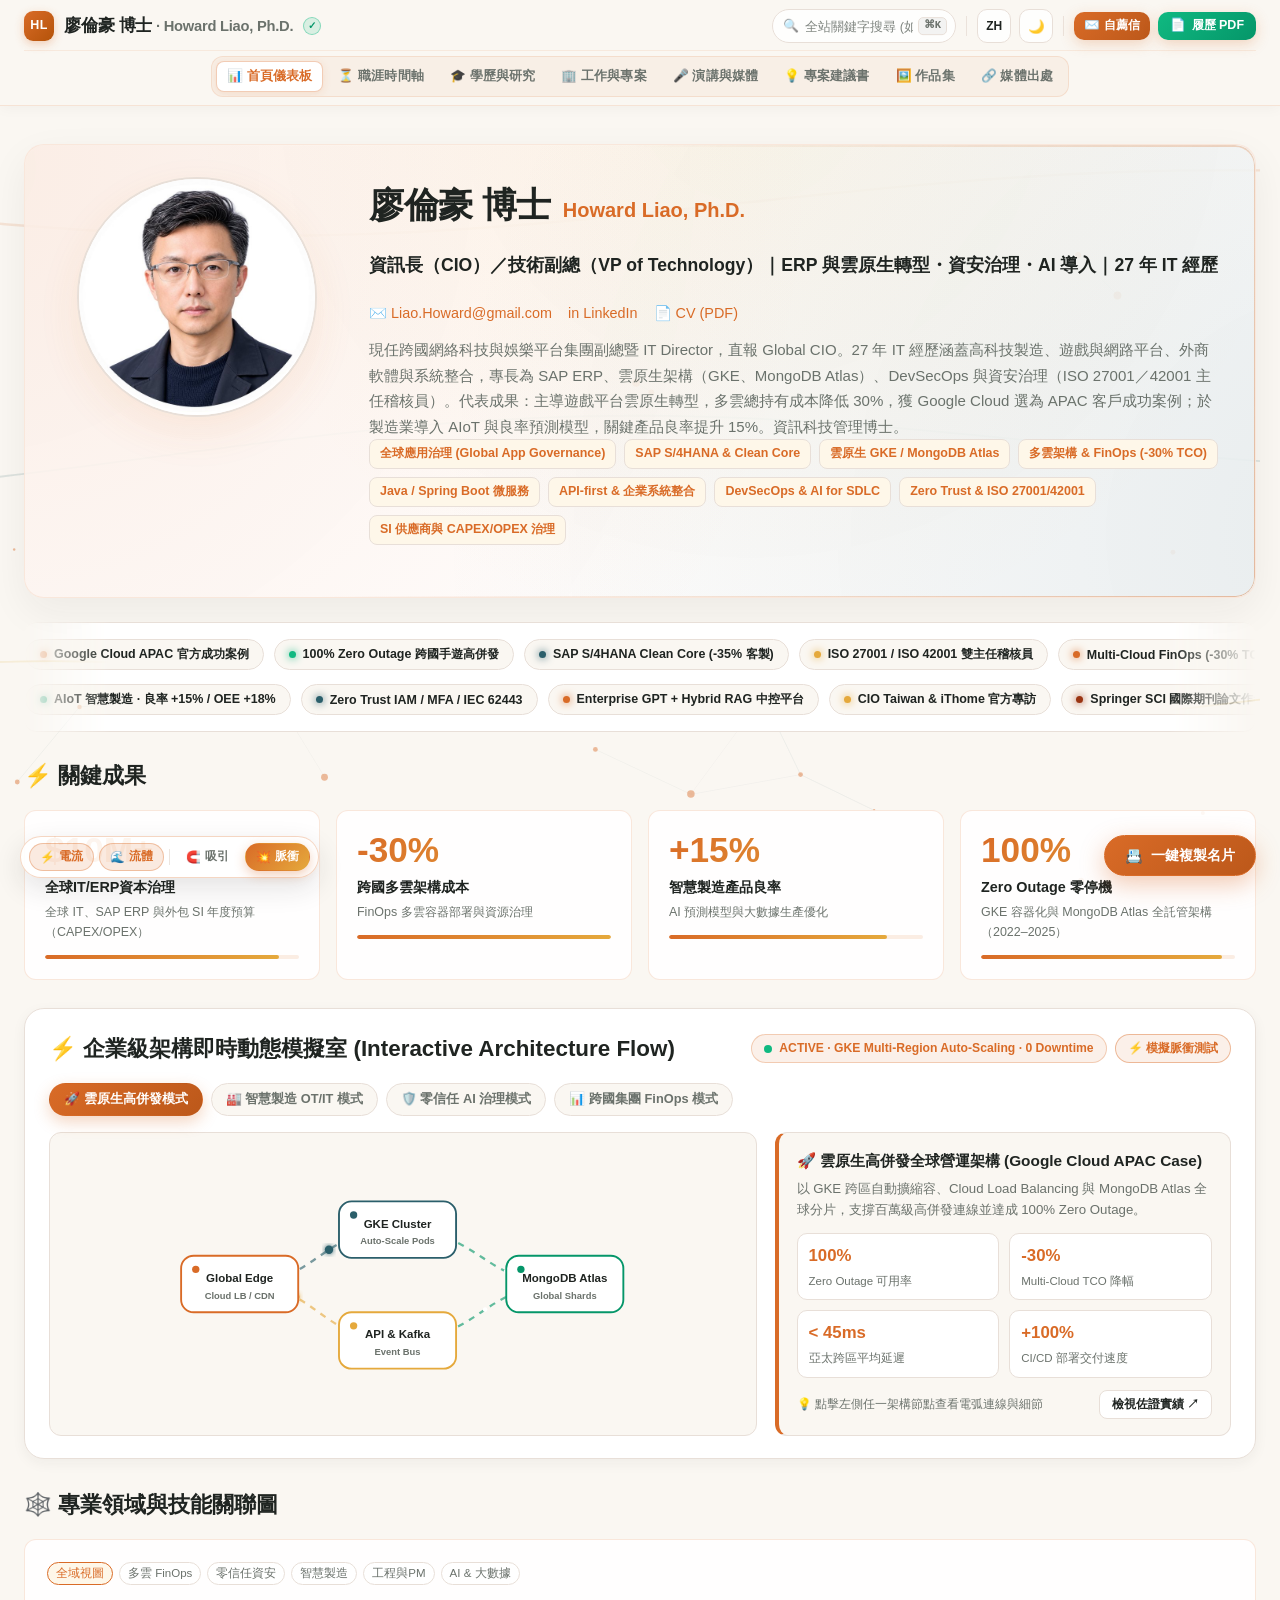
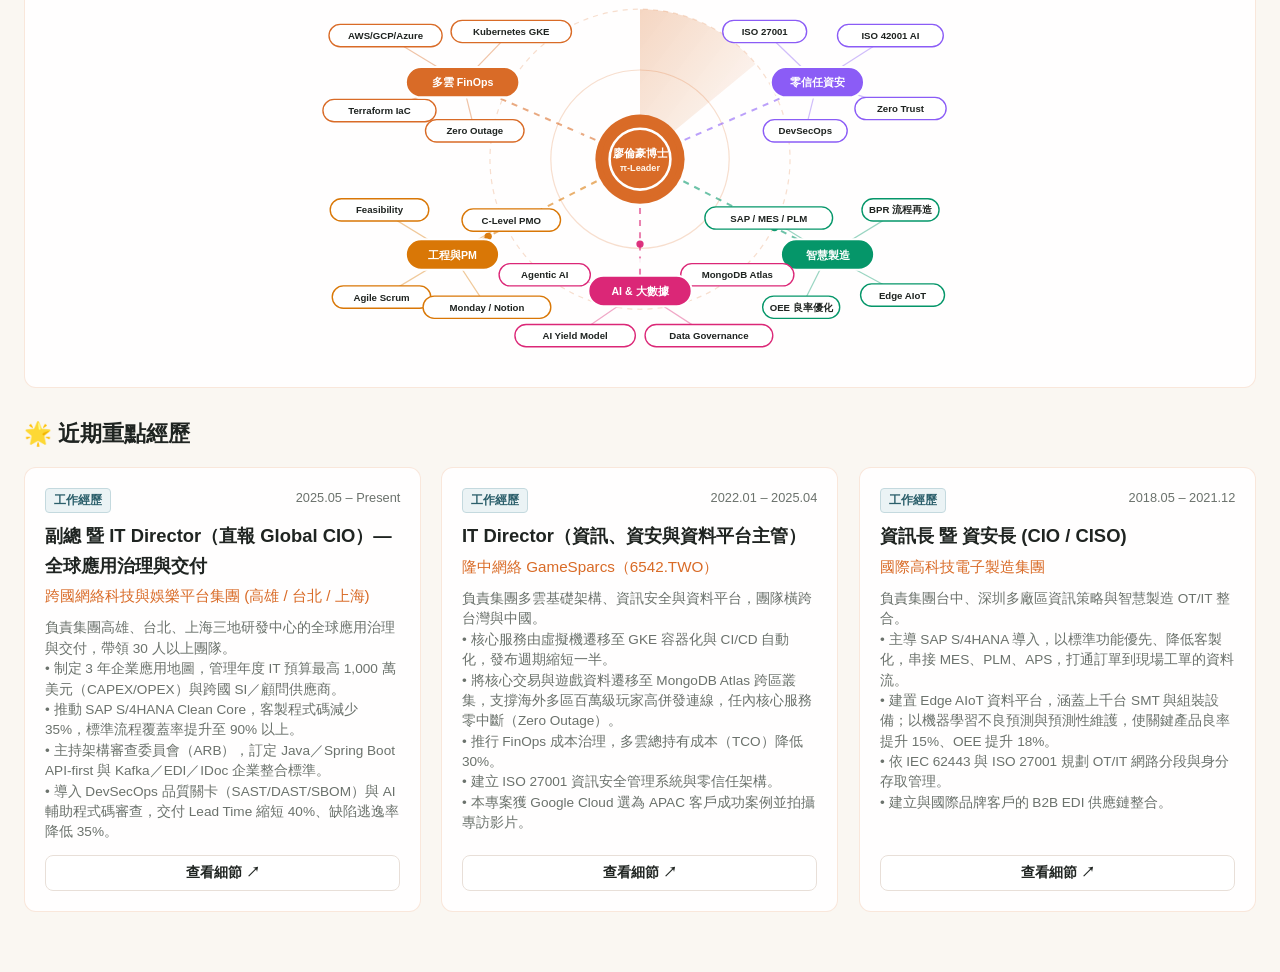
==== commit c97d9451: "feat(navbar): upgrade to two-tier zero-clipping executive navigation (V7)" ====
--- a/index.html
+++ b/index.html
@@ -2580,54 +2580,462 @@
   .reveal-item { opacity: 1 !important; transform: none !important; }
 }
 
+/* =========================================================================
+   EXECUTIVE TWO-TIER NAVIGATION ARCHITECTURE (V7 ZERO-CLIPPING POLISH)
+   ========================================================================= */
+.navbar {
+  padding: 0 !important;
+  background: rgba(250, 247, 242, 0.92);
+  backdrop-filter: blur(20px) saturate(160%);
+  -webkit-backdrop-filter: blur(20px) saturate(160%);
+  border-bottom: 1px solid rgba(217, 107, 39, 0.14);
+  box-shadow: 0 2px 14px rgba(31, 36, 33, 0.04);
+  transition: background 0.25s ease, box-shadow 0.25s ease, border-color 0.25s ease;
+}
+.navbar.is-scrolled {
+  background: rgba(250, 247, 242, 0.97);
+  box-shadow: 0 10px 30px rgba(31, 36, 33, 0.08);
+  border-bottom-color: rgba(217, 107, 39, 0.22);
+}
+body.dark-mode .navbar {
+  background: rgba(11, 17, 32, 0.88);
+  border-bottom-color: rgba(56, 189, 248, 0.16);
+  box-shadow: 0 2px 18px rgba(0, 0, 0, 0.28);
+}
+body.dark-mode .navbar.is-scrolled {
+  background: rgba(11, 17, 32, 0.96);
+  box-shadow: 0 12px 32px rgba(0, 0, 0, 0.48);
+  border-bottom-color: rgba(56, 189, 248, 0.26);
+}
+
+.navbar .container {
+  max-width: 1320px;
+  padding: 0 24px;
+}
+
+/* Desktop & Tablet (> 768px): Two-Tier Executive Layout */
+@media (min-width: 769px) {
+  .navbar .nav-content {
+    display: flex !important;
+    flex-direction: column !important;
+    align-items: stretch !important;
+    justify-content: center !important;
+    gap: 0 !important;
+    flex-wrap: nowrap !important;
+  }
+
+  .navbar .nav-top-row {
+    display: flex;
+    align-items: center;
+    justify-content: space-between;
+    gap: 16px;
+    padding: 9px 0 7px 0;
+    transition: padding 0.25s ease;
+  }
+  .navbar.is-scrolled .nav-top-row {
+    padding: 6px 0 5px 0;
+  }
+
+  /* Brand Identity */
+  .navbar .brand {
+    display: inline-flex !important;
+    align-items: center;
+    gap: 10px;
+    font-size: 1.04rem !important;
+    font-weight: 800;
+    letter-spacing: -0.015em;
+    flex: 0 0 auto;
+    order: 0 !important;
+  }
+  .navbar .brand-text-desktop {
+    display: inline !important;
+    white-space: nowrap;
+  }
+  .navbar .brand-text-mobile {
+    display: none !important;
+  }
+  .navbar .brand-text-en-ext {
+    display: inline !important;
+    color: var(--text-muted);
+    font-weight: 600;
+    font-size: 0.92rem;
+  }
+  .brand-monogram {
+    display: inline-flex;
+    align-items: center;
+    justify-content: center;
+    width: 30px;
+    height: 30px;
+    border-radius: 9px;
+    background: linear-gradient(135deg, #D96B27 0%, #B45309 100%);
+    color: #FFFFFF;
+    font-size: 0.78rem;
+    font-weight: 900;
+    letter-spacing: 0.04em;
+    box-shadow: 0 3px 10px rgba(217, 107, 39, 0.30);
+    flex-shrink: 0;
+  }
+  body.dark-mode .brand-monogram {
+    background: linear-gradient(135deg, #38BDF8 0%, #0284C7 100%);
+    box-shadow: 0 3px 12px rgba(56, 189, 248, 0.32);
+  }
+  .brand-verified-dot {
+    display: inline-flex;
+    align-items: center;
+    justify-content: center;
+    width: 18px;
+    height: 18px;
+    border-radius: 50%;
+    background: rgba(16, 185, 129, 0.14);
+    border: 1px solid rgba(16, 185, 129, 0.42);
+    color: #059669;
+    font-size: 0.65rem;
+    font-weight: 900;
+    flex-shrink: 0;
+  }
+  body.dark-mode .brand-verified-dot {
+    background: rgba(16, 185, 129, 0.18);
+    color: #34D399;
+    border-color: rgba(52, 211, 153, 0.45);
+  }
+
+  /* Right Utility & CTA Cluster */
+  .navbar .nav-actions {
+    display: flex !important;
+    align-items: center;
+    gap: 8px !important;
+    flex: 0 0 auto;
+    order: 0 !important;
+    margin-left: auto;
+  }
+  .nav-action-divider {
+    display: inline-block;
+    width: 1px;
+    height: 20px;
+    background: var(--border-color);
+    opacity: 0.85;
+    margin: 0 2px;
+    flex-shrink: 0;
+  }
+
+  /* Full-Ready Pill Search with ⌘K Shortcut Badge (Zero Nav Shifting) */
+  .navbar .search-box-header {
+    position: relative;
+    display: flex !important;
+    align-items: center;
+    max-width: none !important;
+  }
+  .navbar .search-box-header input {
+    width: 184px !important;
+    height: 34px !important;
+    padding: 0 42px 0 32px !important;
+    border-radius: 999px !important;
+    font-size: 0.8rem !important;
+    color: var(--text-main) !important;
+    background: rgba(255, 255, 255, 0.85) !important;
+    border: 1px solid var(--border-color) !important;
+    cursor: text !important;
+    transition: width 0.25s cubic-bezier(0.22, 1, 0.36, 1), border-color 0.2s ease, box-shadow 0.2s ease, background 0.2s ease;
+  }
+  body.dark-mode .navbar .search-box-header input {
+    background: rgba(15, 23, 42, 0.72) !important;
+  }
+  .navbar .search-box-header input::placeholder {
+    color: var(--text-muted) !important;
+    opacity: 0.85;
+  }
+  .navbar .search-box-header input:focus {
+    width: 240px !important;
+    border-color: var(--primary) !important;
+    background: var(--bg-input) !important;
+    box-shadow: 0 0 0 3px var(--primary-glow) !important;
+  }
+  .navbar .search-box-header .search-icon {
+    left: 11px !important;
+    font-size: 0.8rem !important;
+    opacity: 0.75;
+  }
+  .search-kbd {
+    position: absolute;
+    right: 9px;
+    top: 50%;
+    transform: translateY(-50%);
+    font-family: ui-monospace, SFMono-Regular, Menlo, monospace;
+    font-size: 0.66rem;
+    font-weight: 700;
+    color: var(--text-muted);
+    background: rgba(0, 0, 0, 0.045);
+    border: 1px solid var(--border-color);
+    border-radius: 5px;
+    padding: 1px 5px;
+    line-height: 1.3;
+    pointer-events: none;
+    transition: opacity 0.18s ease;
+  }
+  body.dark-mode .search-kbd {
+    background: rgba(255, 255, 255, 0.07);
+  }
+  .navbar .search-box-header input:focus + .search-kbd,
+  .navbar .search-box-header input:not(:placeholder-shown) + .search-kbd {
+    opacity: 0;
+  }
+
+  .navbar .btn-icon {
+    width: 34px !important;
+    height: 34px !important;
+    padding: 0 !important;
+    border-radius: 10px !important;
+    background: rgba(255, 255, 255, 0.78);
+    transition: var(--transition);
+  }
+  body.dark-mode .navbar .btn-icon {
+    background: rgba(15, 23, 42, 0.72);
+  }
+  .navbar .btn-icon:hover {
+    transform: translateY(-1px);
+    box-shadow: 0 4px 12px rgba(217, 107, 39, 0.14);
+  }
+  .navbar .nav-actions .btn-primary {
+    padding: 7px 13px !important;
+    font-size: 0.8rem !important;
+    border-radius: 10px !important;
+    white-space: nowrap;
+    line-height: 1.25;
+  }
+  .navbar .nav-actions .btn-primary:hover {
+    transform: translateY(-1px);
+  }
+  .navbar .btn-text-desktop { display: inline !important; }
+  .navbar .btn-text-mobile { display: none !important; }
+
+  /* Tier 2: Dedicated Centered Segmented Pill Navigation Dock (Zero Left-Clipping) */
+  .navbar .nav-tabs-bar {
+    display: flex;
+    justify-content: center;
+    align-items: center;
+    width: 100%;
+    padding: 5px 0 8px 0;
+    border-top: 1px solid rgba(217, 107, 39, 0.10);
+    transition: padding 0.25s ease;
+  }
+  .navbar.is-scrolled .nav-tabs-bar {
+    padding: 4px 0 6px 0;
+  }
+  body.dark-mode .navbar .nav-tabs-bar {
+    border-top-color: rgba(56, 189, 248, 0.12);
+  }
+
+  .navbar .nav-tabs {
+    position: relative;
+    display: flex !important;
+    flex: 0 1 auto !important;
+    width: fit-content !important;
+    max-width: 100% !important;
+    margin: 0 auto !important;
+    justify-content: flex-start !important; /* Prevents CSS flex left-edge clipping */
+    align-items: center;
+    gap: 4px !important;
+    padding: 4px !important;
+    border-radius: 12px;
+    background: rgba(217, 107, 39, 0.055);
+    border: 1px solid rgba(217, 107, 39, 0.14) !important;
+    overflow-x: auto !important;
+    overflow-y: hidden;
+    scrollbar-width: none !important;
+    -webkit-overflow-scrolling: touch;
+    list-style: none !important;
+    order: 0 !important;
+  }
+  body.dark-mode .navbar .nav-tabs {
+    background: rgba(15, 23, 42, 0.68);
+    border-color: rgba(56, 189, 248, 0.18) !important;
+  }
+  .navbar .nav-tabs::-webkit-scrollbar { display: none !important; }
+
+  .navbar .nav-tabs > li {
+    flex: 0 0 auto;
+    display: flex;
+  }
+
+  .navbar .nav-tab-btn {
+    position: relative;
+    z-index: 1;
+    padding: 6px 13px !important;
+    font-size: 0.82rem !important;
+    font-weight: 700 !important;
+    letter-spacing: 0.01em;
+    gap: 5px !important;
+    border-radius: 8px !important;
+    border: 1px solid transparent !important;
+    background: transparent !important;
+    color: var(--text-muted);
+    white-space: nowrap !important;
+    flex-shrink: 0 !important;
+    transition: color 0.2s ease, background 0.2s ease;
+  }
+  .navbar .nav-tab-btn:hover {
+    color: var(--primary);
+    background: rgba(217, 107, 39, 0.07) !important;
+  }
+  body.dark-mode .navbar .nav-tab-btn:hover {
+    color: #7DD3FC;
+    background: rgba(56, 189, 248, 0.09) !important;
+  }
+  .navbar .nav-tab-btn.active {
+    color: var(--primary) !important;
+    background: transparent !important;
+    border-color: transparent !important;
+  }
+  body.dark-mode .navbar .nav-tab-btn.active {
+    color: #38BDF8 !important;
+  }
+
+  /* Sliding Pill aligned exactly to Dock padding (4px) */
+  .nav-sliding-pill {
+    top: 4px;
+    bottom: 4px;
+    border-radius: 8px;
+    background: #FFFFFF;
+    border: 1px solid rgba(217, 107, 39, 0.34);
+    box-shadow: 0 2px 8px rgba(217, 107, 39, 0.14);
+  }
+  body.dark-mode .nav-sliding-pill {
+    background: rgba(56, 189, 248, 0.16);
+    border-color: rgba(56, 189, 248, 0.45);
+    box-shadow: 0 2px 12px rgba(56, 189, 248, 0.18);
+  }
+
+  /* Ensure page top padding & sticky subnav sit cleanly below two-tier header (~104px) */
+  .tab-page {
+    padding-top: 124px !important;
+  }
+  #page-proposal {
+    padding-top: 126px !important;
+  }
+  html {
+    scroll-padding-top: 118px;
+  }
+  [id^="prop-"], .hero-card {
+    scroll-margin-top: 118px;
+  }
+  .proposal-subnav {
+    top: 108px;
+  }
+}
+
+/* Laptop Refinement (1081px ~ 1320px) */
+@media (min-width: 1081px) and (max-width: 1320px) {
+  .navbar .nav-tab-btn {
+    padding: 6px 10px !important;
+    font-size: 0.79rem !important;
+  }
+}
+
+/* Tablet / Compact Laptop Refinement (769px ~ 1080px) */
+@media (min-width: 769px) and (max-width: 1080px) {
+  .navbar .container {
+    padding: 0 16px;
+  }
+  .navbar .brand-text-en-ext {
+    display: none !important;
+  }
+  .navbar .search-box-header input {
+    width: 145px !important;
+  }
+  .navbar .search-box-header input:focus {
+    width: 190px !important;
+  }
+  .navbar .nav-tab-btn {
+    padding: 6px 8px !important;
+    font-size: 0.76rem !important;
+  }
+}
+
+/* Mobile (<= 768px): Preserve Compact 54px Top Header + Bottom Nav */
+@media (max-width: 768px) {
+  .navbar .nav-top-row {
+    width: 100%;
+    height: 54px;
+    display: flex;
+    align-items: center;
+    justify-content: space-between;
+    gap: 8px;
+  }
+  .navbar .nav-tabs-bar {
+    display: none !important;
+  }
+  .brand-monogram {
+    width: 24px;
+    height: 24px;
+    border-radius: 7px;
+    font-size: 0.66rem;
+  }
+  .brand-verified-dot,
+  .nav-action-divider,
+  .search-kbd {
+    display: none !important;
+  }
+}
+
 </style>
 </head>
 <body>
   <!-- Interactive Ambient Constellation & Flowing Silk Canvas -->
   <canvas id="kinetic-bg-canvas" aria-hidden="true"></canvas>
 
-  <!-- Sticky Navbar -->
-  <header class="navbar">
+  <!-- Sticky Navbar (Two-Tier Executive Navigation Architecture) -->
+  <header class="navbar" id="site-navbar">
     <div id="scroll-progress-bar" aria-hidden="true"></div>
     <div class="container nav-content">
-      <div class="brand" onclick="window.location.reload();">
-        <span class="brand-text-desktop" style="white-space:nowrap;">廖倫豪 博士<span class="brand-text-en-ext"> · Howard Liao, Ph.D.</span></span>
-        <span class="brand-text-mobile">廖倫豪 博士</span>
+      <div class="nav-top-row">
+        <div class="brand" onclick="window.location.reload();">
+          <span class="brand-monogram" aria-hidden="true">HL</span>
+          <span class="brand-text-desktop" style="white-space:nowrap;">廖倫豪 博士<span class="brand-text-en-ext"> · Howard Liao, Ph.D.</span></span>
+          <span class="brand-text-mobile">廖倫豪 博士</span>
+          <span class="brand-verified-dot" title="雙重驗證檔案庫">✓</span>
+        </div>
+
+        <div class="nav-actions">
+          <div class="search-box-header">
+            <span class="search-icon">🔍</span>
+            <input type="text" id="header-search-input" placeholder="全站搜尋...">
+            <kbd class="search-kbd" aria-hidden="true">⌘K</kbd>
+          </div>
+
+          <span class="nav-action-divider" aria-hidden="true"></span>
+
+          <button class="btn-icon" id="lang-toggle-btn" title="切換語言 (ZH/EN/JP)">
+            <span id="lang-label" style="font-size:0.75rem; font-weight:800;">ZH</span>
+          </button>
+
+          <button class="btn-icon" id="theme-toggle-btn" title="深淺模式切換">
+            <span>🌙</span>
+          </button>
+
+          <span class="nav-action-divider" aria-hidden="true"></span>
+
+          <button class="btn-primary" id="btn-copy-cover-letter">
+            ✉️ 自薦信
+          </button>
+
+          <a class="btn-primary" id="btn-download-word-resume" href="Howard_Liao_PhD_CV.pdf" target="_blank" rel="noopener" style="background: linear-gradient(135deg, #10b981 0%, #059669 100%); font-weight:700; text-decoration:none;">
+            📄 <span class="btn-text-desktop">履歷 PDF</span><span class="btn-text-mobile">CV</span>
+          </a>
+        </div>
       </div>
 
-      <ul class="nav-tabs">
-        <li><button class="nav-tab-btn active" data-tab="dashboard">📊 首頁儀表板</button></li>
-        <li><button class="nav-tab-btn" data-tab="timeline">⏳ 職涯時間軸</button></li>
-        <li><button class="nav-tab-btn" data-tab="education">🎓 學歷與研究</button></li>
-        <li><button class="nav-tab-btn" data-tab="experience">🏢 工作與專案</button></li>
-        <li><button class="nav-tab-btn" data-tab="media">🎤 演講與媒體</button></li>
-        <li><button class="nav-tab-btn" data-tab="proposal">💡 專案建議書</button></li>
-        <li><button class="nav-tab-btn" data-tab="portfolio">🖼️ 作品集</button></li>
-        <li><button class="nav-tab-btn" data-tab="sources">🔗 媒體出處</button></li>
-      </ul>
-
-      <div class="nav-actions">
-        <div class="search-box-header">
-          <span class="search-icon">🔍</span>
-          <input type="text" id="header-search-input" placeholder="全站搜尋...">
-        </div>
-
-        <button class="btn-icon" id="lang-toggle-btn" title="切換語言 (ZH/EN/JP)">
-          <span id="lang-label" style="font-size:0.75rem; font-weight:800;">ZH</span>
-        </button>
-
-        <button class="btn-icon" id="theme-toggle-btn" title="深淺模式切換">
-          <span>🌙</span>
-        </button>
-
-        <button class="btn-primary" id="btn-copy-cover-letter">
-          ✉️ 自薦信
-        </button>
-
-        <a class="btn-primary" id="btn-download-word-resume" href="Howard_Liao_PhD_CV.pdf" target="_blank" rel="noopener" style="background: linear-gradient(135deg, #10b981 0%, #059669 100%); font-weight:700; text-decoration:none;">
-          📄 <span class="btn-text-desktop">履歷 PDF</span><span class="btn-text-mobile">CV</span>
-        </a>
-      </div>
+      <nav class="nav-tabs-bar" aria-label="主要導覽選單">
+        <ul class="nav-tabs">
+          <li><button class="nav-tab-btn active" data-tab="dashboard">📊 首頁儀表板</button></li>
+          <li><button class="nav-tab-btn" data-tab="timeline">⏳ 職涯時間軸</button></li>
+          <li><button class="nav-tab-btn" data-tab="education">🎓 學歷與研究</button></li>
+          <li><button class="nav-tab-btn" data-tab="experience">🏢 工作與專案</button></li>
+          <li><button class="nav-tab-btn" data-tab="media">🎤 演講與媒體</button></li>
+          <li><button class="nav-tab-btn" data-tab="proposal">💡 專案建議書</button></li>
+          <li><button class="nav-tab-btn" data-tab="portfolio">🖼️ 作品集</button></li>
+          <li><button class="nav-tab-btn" data-tab="sources">🔗 媒體出處</button></li>
+        </ul>
+      </nav>
     </div>
   </header>
 
@@ -10360,7 +10768,8 @@
 
     // 5. Fluid Sliding Pill on Desktop Navbar Tabs
     let slidingPill = null;
-    function updateNavSlidingPill() {
+    let pillInitialized = false;
+    function updateNavSlidingPill(instant = false) {
       const navList = document.querySelector('.navbar .nav-tabs');
       if (!navList) return;
       if (!slidingPill) {
@@ -10369,35 +10778,63 @@
         navList.insertBefore(slidingPill, navList.firstChild);
       }
       const activeBtn = navList.querySelector('.nav-tab-btn.active');
-      if (!activeBtn) {
+      if (!activeBtn || navList.offsetWidth === 0) {
         slidingPill.style.opacity = '0';
         return;
       }
       const listRect = navList.getBoundingClientRect();
       const btnRect = activeBtn.getBoundingClientRect();
-      const left = btnRect.left - listRect.left + navList.scrollLeft;
+      const left = btnRect.left - listRect.left + navList.scrollLeft - (navList.clientLeft || 0);
+      const snapNow = instant || !pillInitialized;
+      if (snapNow) slidingPill.style.transition = 'none';
       slidingPill.style.width = `${btnRect.width}px`;
       slidingPill.style.transform = `translateX(${left}px)`;
       slidingPill.style.opacity = '1';
+      if (snapNow) {
+        void slidingPill.offsetWidth;
+        slidingPill.style.transition = '';
+        pillInitialized = true;
+      }
+      if (navList.scrollWidth > navList.clientWidth + 2) {
+        activeBtn.scrollIntoView({ behavior: 'smooth', inline: 'nearest', block: 'nearest' });
+      }
     }
+    const navListEl = document.querySelector('.navbar .nav-tabs');
+    if (navListEl) {
+      navListEl.addEventListener('click', (e) => {
+        if (e.target.closest('.nav-tab-btn')) {
+          setTimeout(() => updateNavSlidingPill(false), 0);
+          setTimeout(() => updateNavSlidingPill(false), 60);
+        }
+      });
+      if (typeof MutationObserver !== 'undefined') {
+        const navClassObserver = new MutationObserver(() => updateNavSlidingPill(false));
+        navClassObserver.observe(navListEl, { subtree: true, attributes: true, attributeFilter: ['class'] });
+      }
+    }
+    if (document.fonts && document.fonts.ready) {
+      document.fonts.ready.then(() => updateNavSlidingPill(true));
+    }
+    window.addEventListener('load', () => updateNavSlidingPill(true));
 
     // Wrap switchTab so sliding pill & scroll reveal stay synced
     if (typeof window.switchTab === 'function') {
       const origSwitchTab = window.switchTab;
       window.switchTab = function(tabKey) {
         origSwitchTab(tabKey);
-        updateNavSlidingPill();
-        requestAnimationFrame(() => {
-          updateNavSlidingPill();
+        updateNavSlidingPill(false);
+        setTimeout(() => {
+          updateNavSlidingPill(false);
           window.refreshKineticObservers();
-        });
+        }, 40);
       };
     }
-    window.addEventListener('resize', () => requestAnimationFrame(updateNavSlidingPill), { passive: true });
-
-    // 6. Scroll Progress Ribbon + Floating Scroll-to-Top Orb
+    window.addEventListener('resize', () => updateNavSlidingPill(true), { passive: true });
+
+    // 6. Scroll Progress Ribbon + Floating Scroll-to-Top Orb + Navbar Elevation
     const progressBar = document.getElementById('scroll-progress-bar');
     const scrollOrb = document.getElementById('scroll-top-orb');
+    const siteNavbar = document.getElementById('site-navbar') || document.querySelector('.navbar');
     function onScroll() {
       const doc = document.documentElement;
       const scrollTop = window.scrollY || doc.scrollTop || 0;
@@ -10405,6 +10842,7 @@
       const pct = Math.min(100, Math.max(0, (scrollTop / scrollHeight) * 100));
       if (progressBar) progressBar.style.width = `${pct.toFixed(2)}%`;
       if (scrollOrb) scrollOrb.classList.toggle('visible', scrollTop > 320);
+      if (siteNavbar) siteNavbar.classList.toggle('is-scrolled', scrollTop > 36);
     }
     window.addEventListener('scroll', onScroll, { passive: true });
     if (scrollOrb) {
@@ -10494,8 +10932,9 @@
       window.selectArchMode('cloud');
     }
     window.triggerDashboardCounters();
+    updateNavSlidingPill(true);
     setTimeout(() => {
-      updateNavSlidingPill();
+      updateNavSlidingPill(true);
       window.refreshKineticObservers();
       onScroll();
     }, 80);
@@ -10503,7 +10942,10 @@
     // Re-sync pill after language switch
     const langBtn = document.getElementById('lang-toggle-btn');
     if (langBtn) {
-      langBtn.addEventListener('click', () => setTimeout(updateNavSlidingPill, 90));
+      langBtn.addEventListener('click', () => {
+        setTimeout(() => updateNavSlidingPill(true), 0);
+        setTimeout(() => updateNavSlidingPill(true), 90);
+      });
     }
   })();
   </script>
